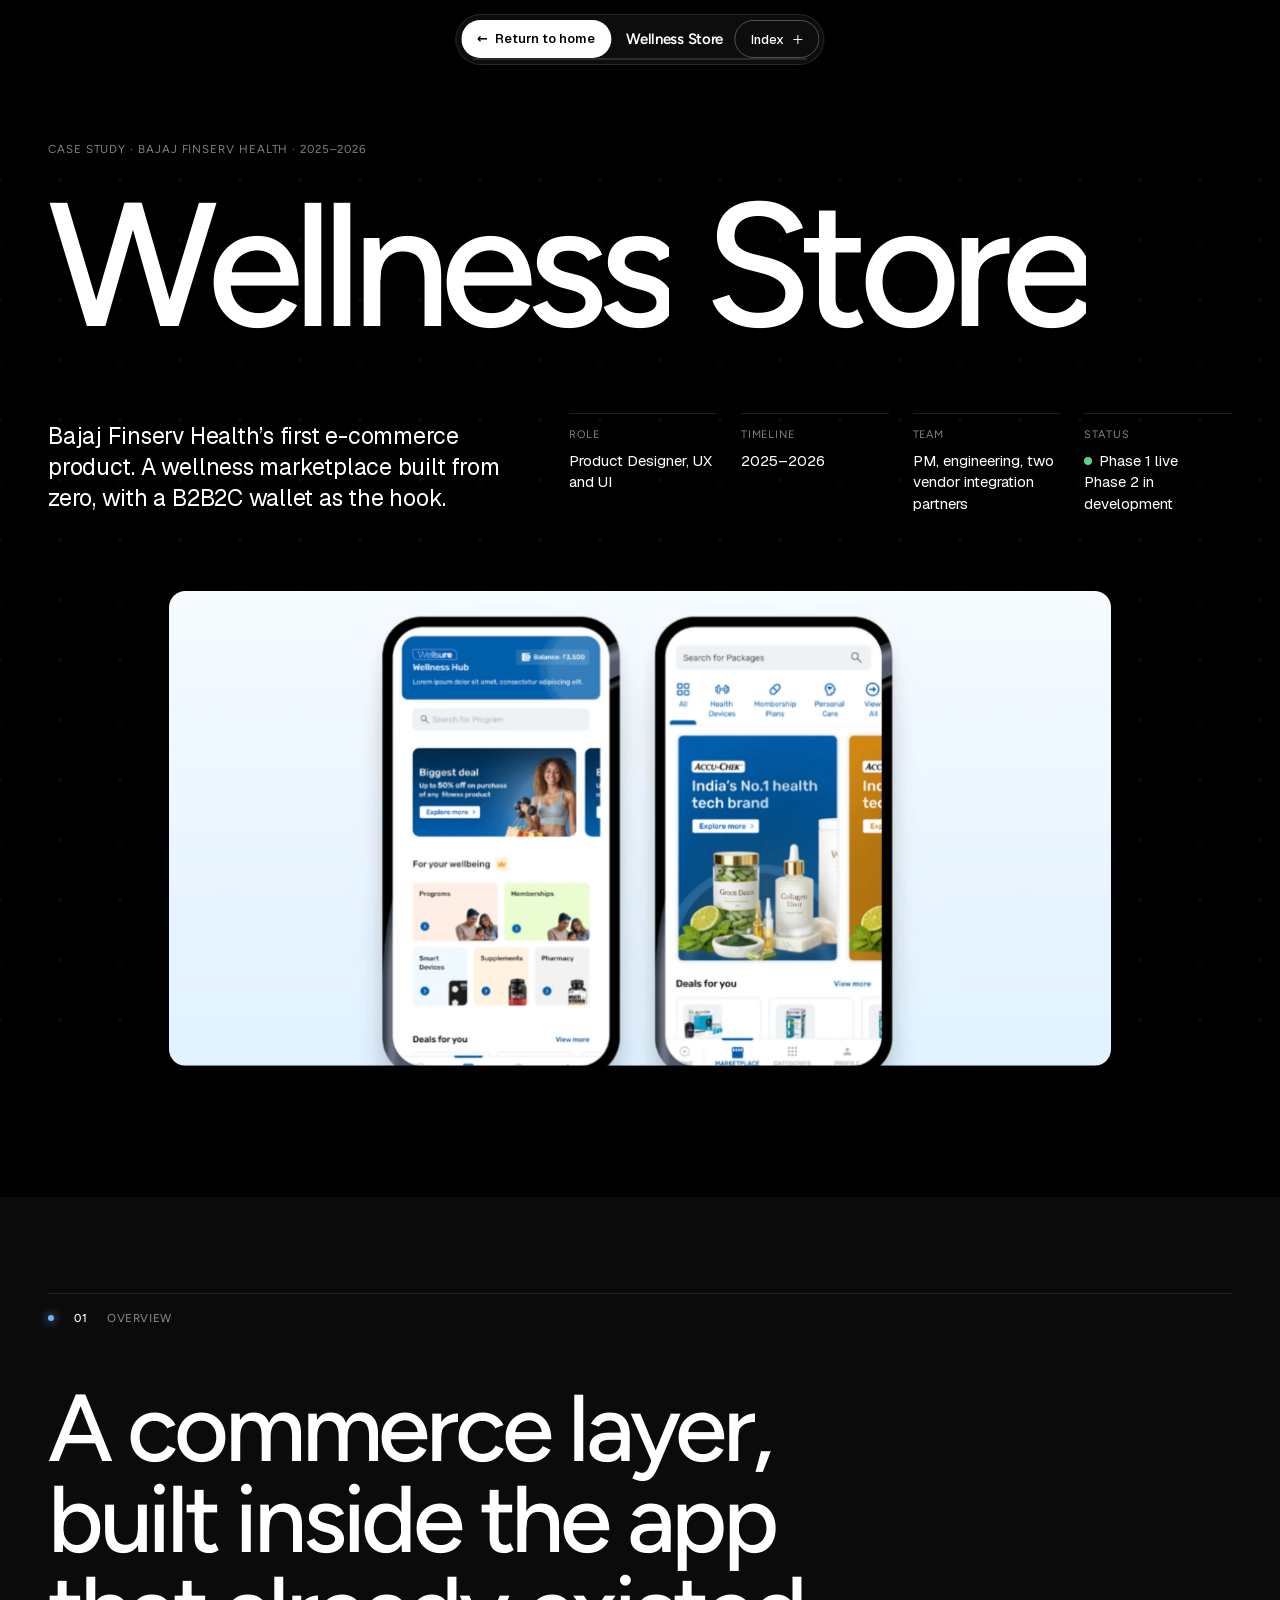
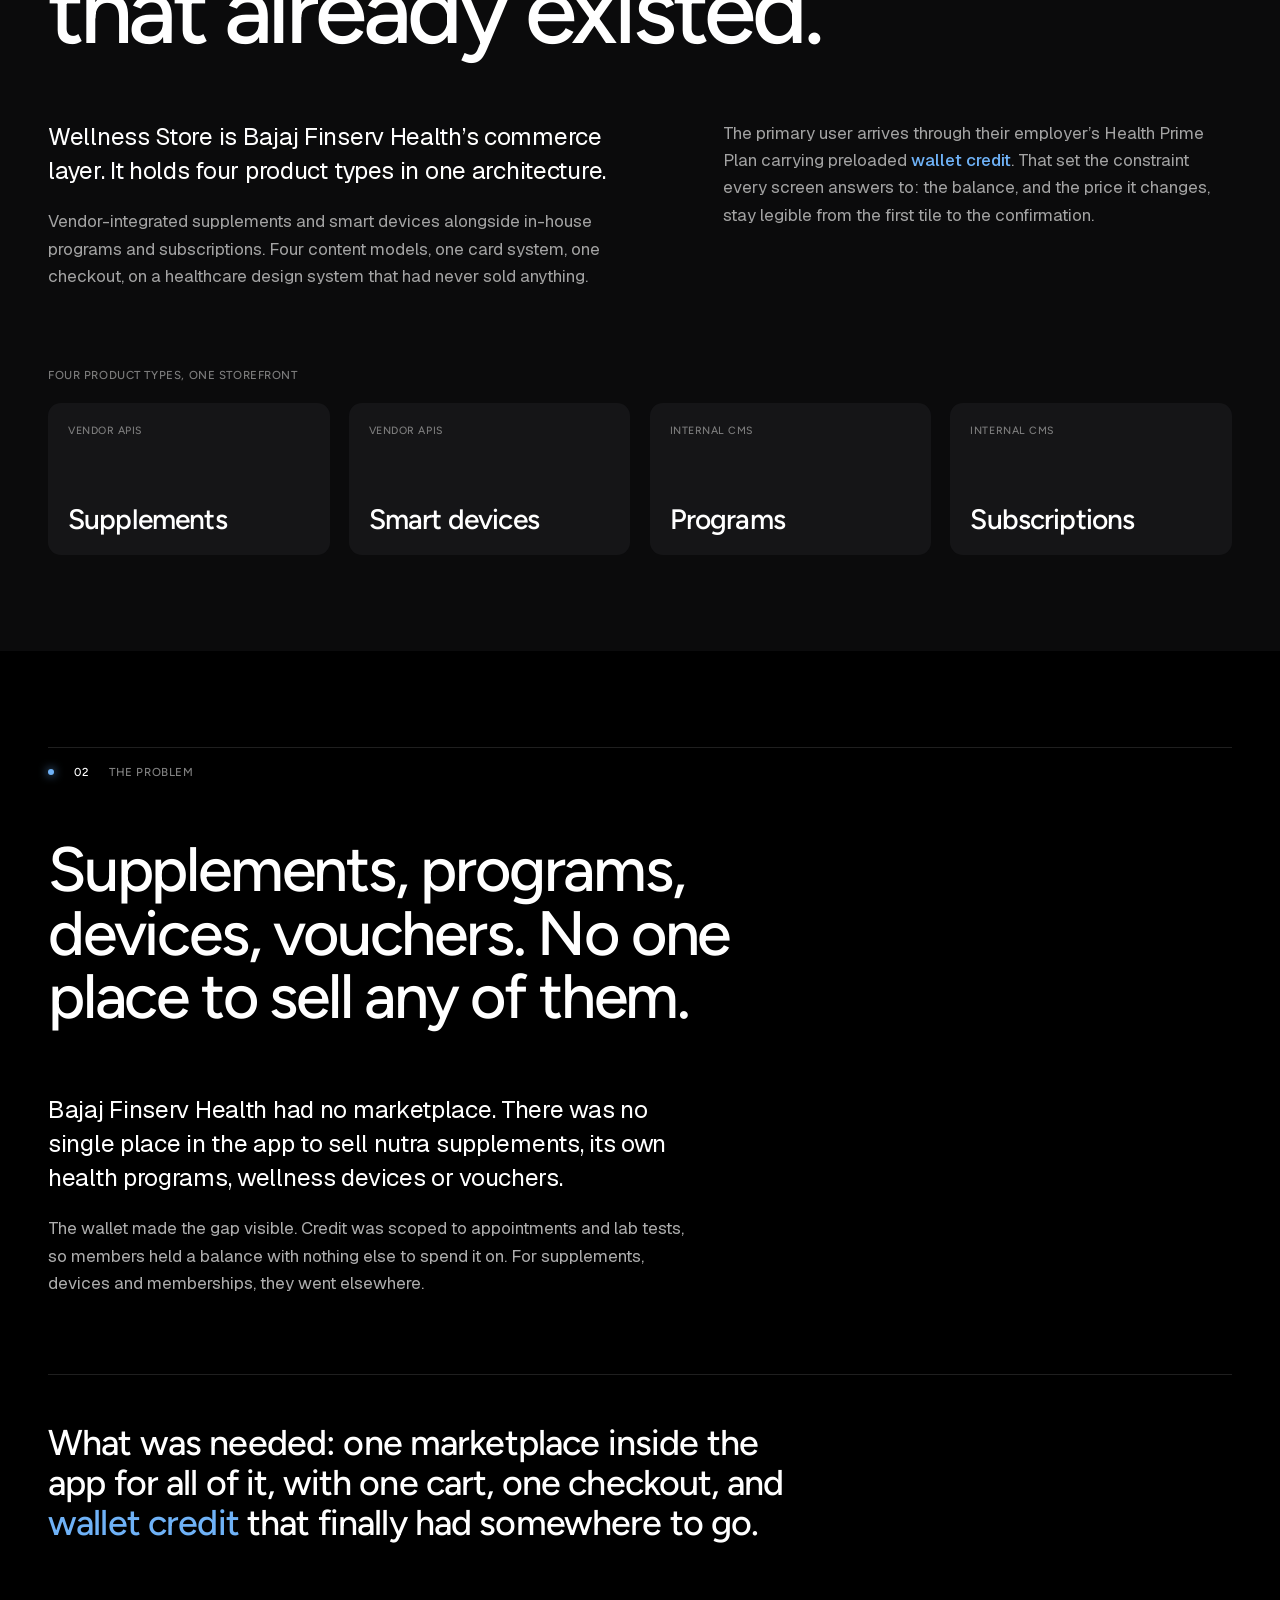
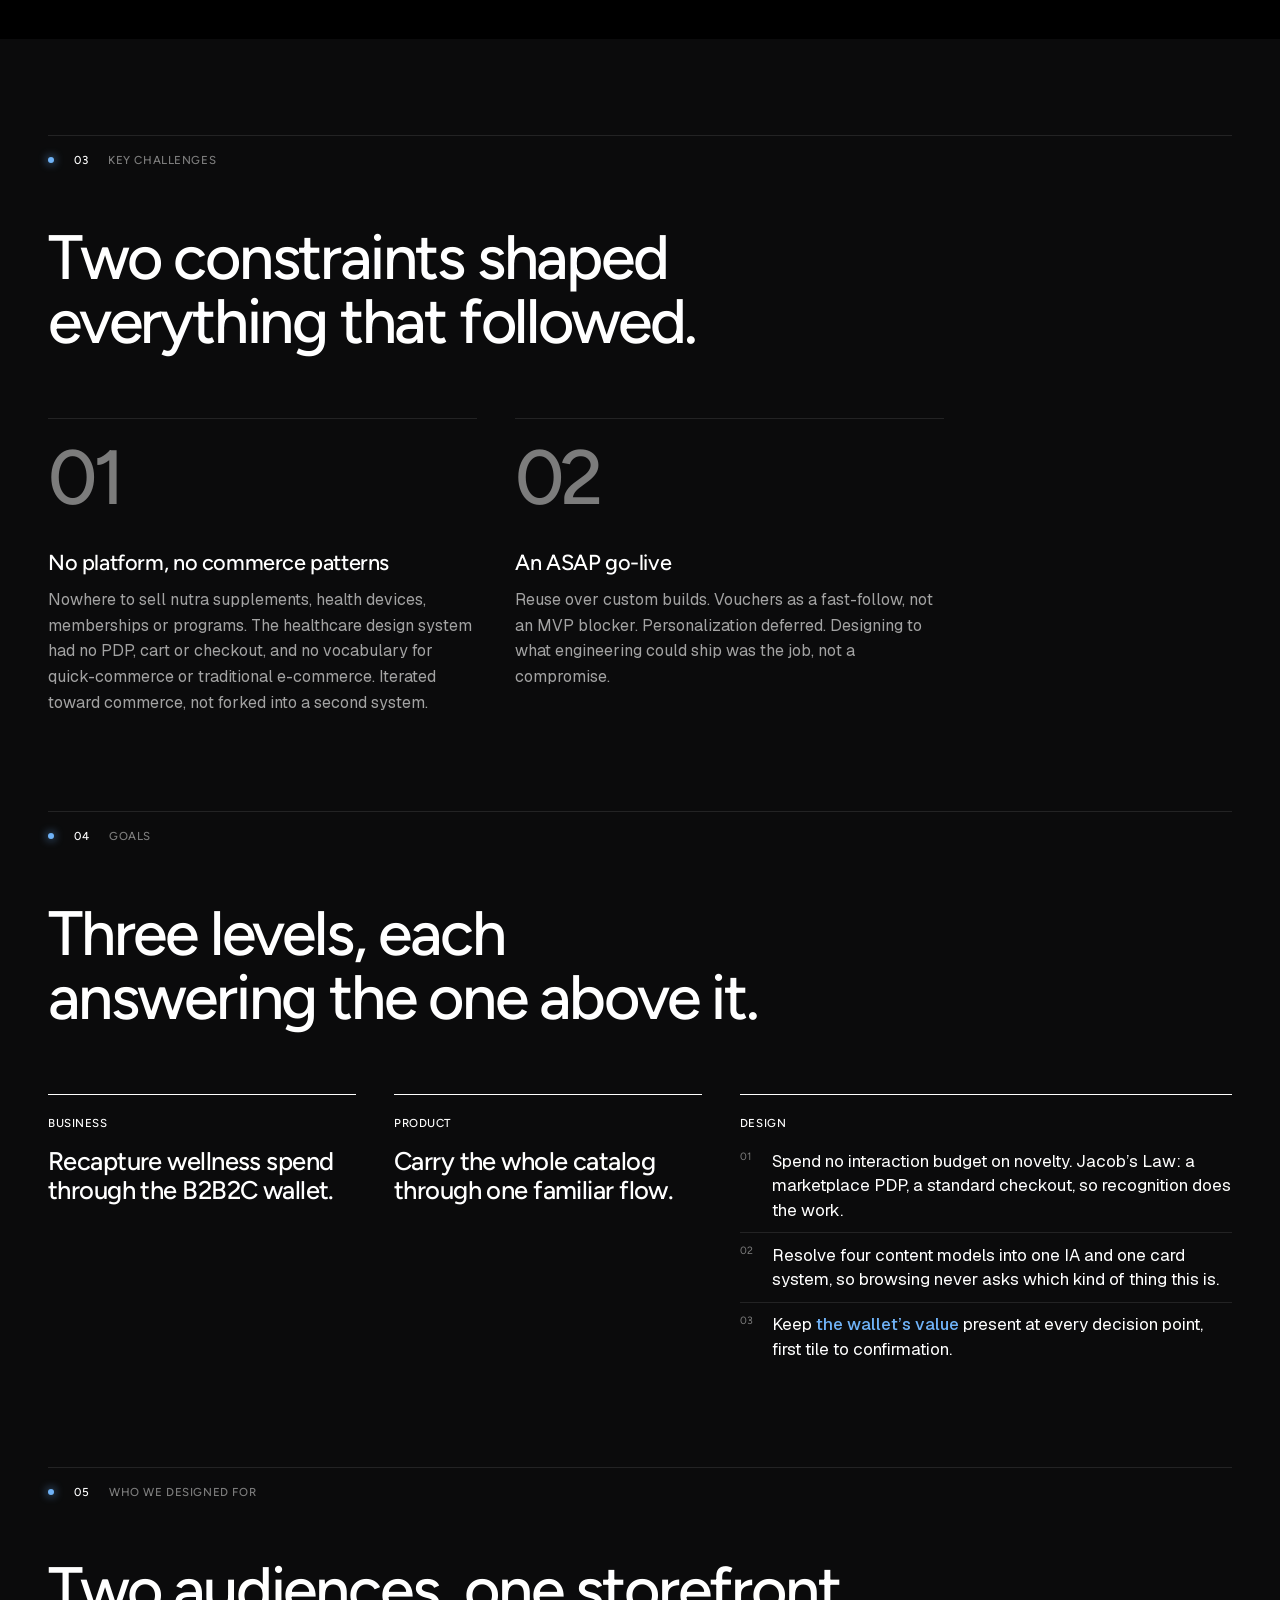
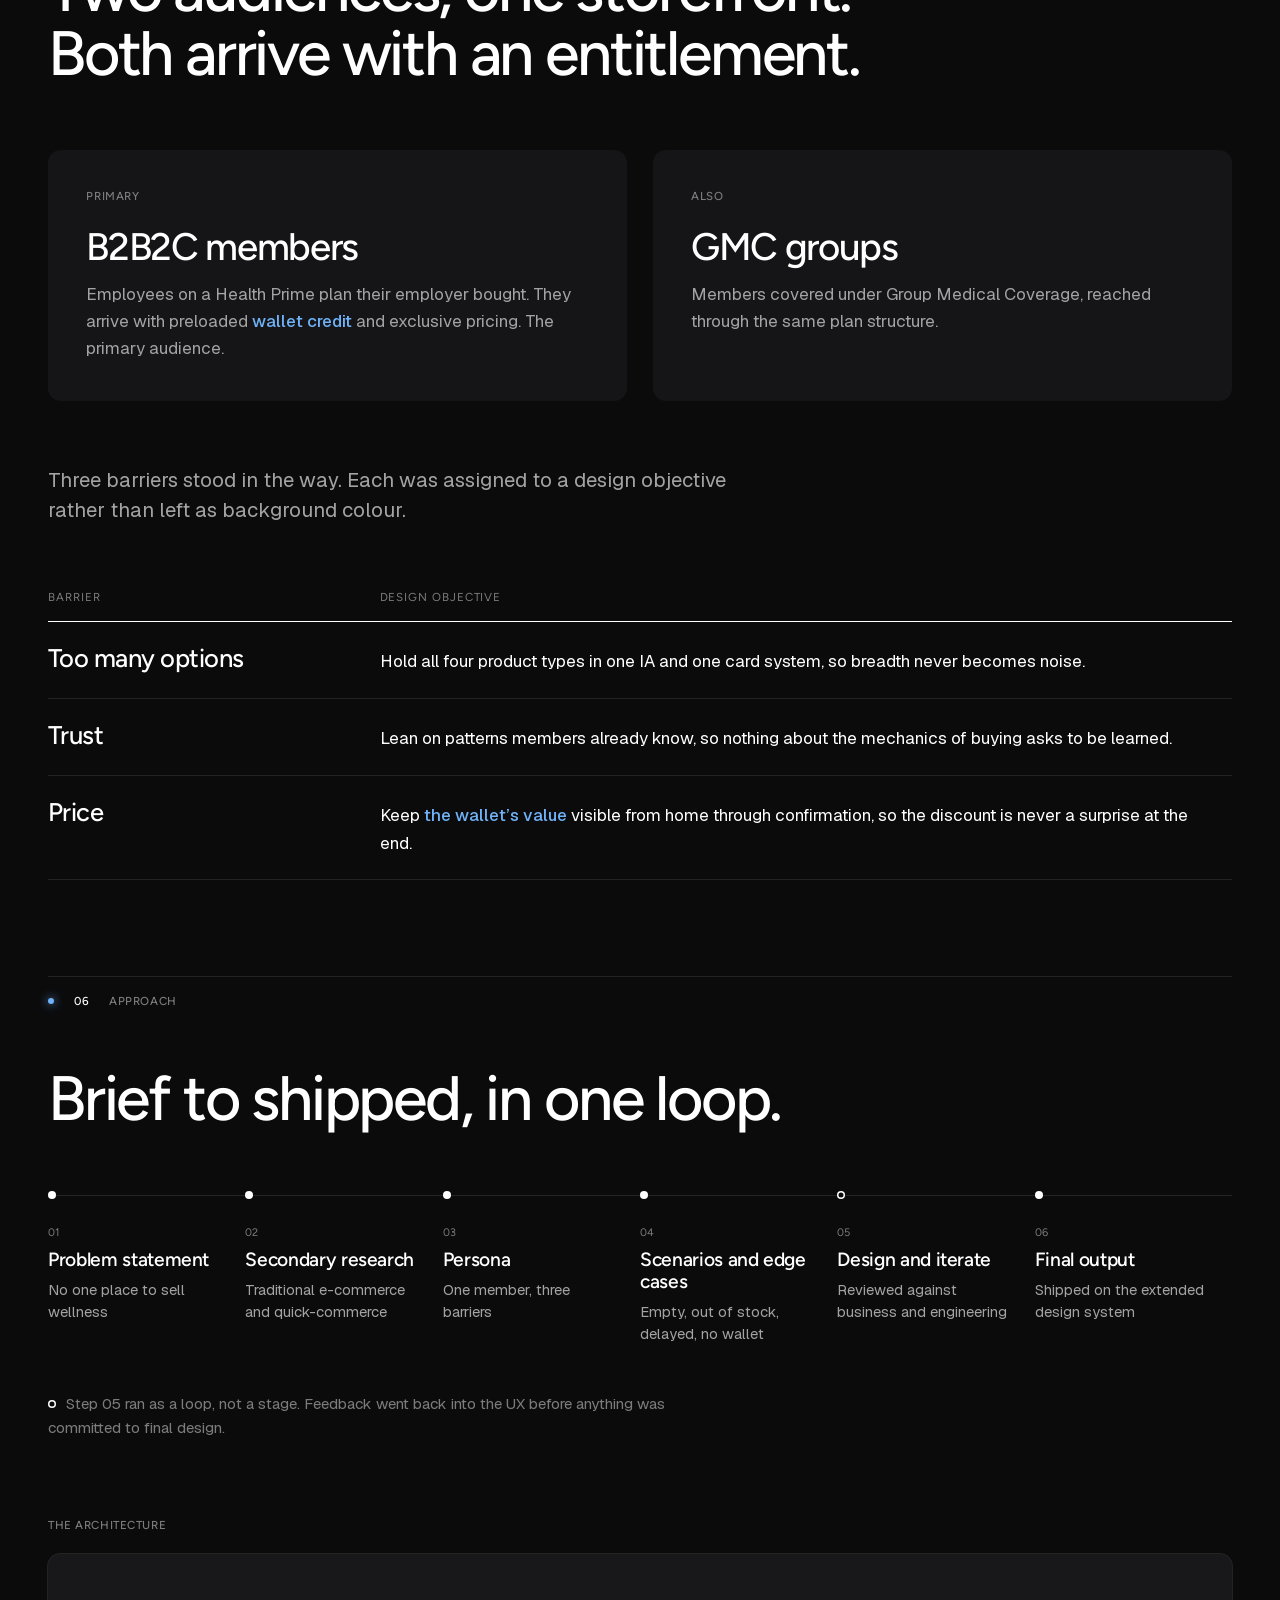
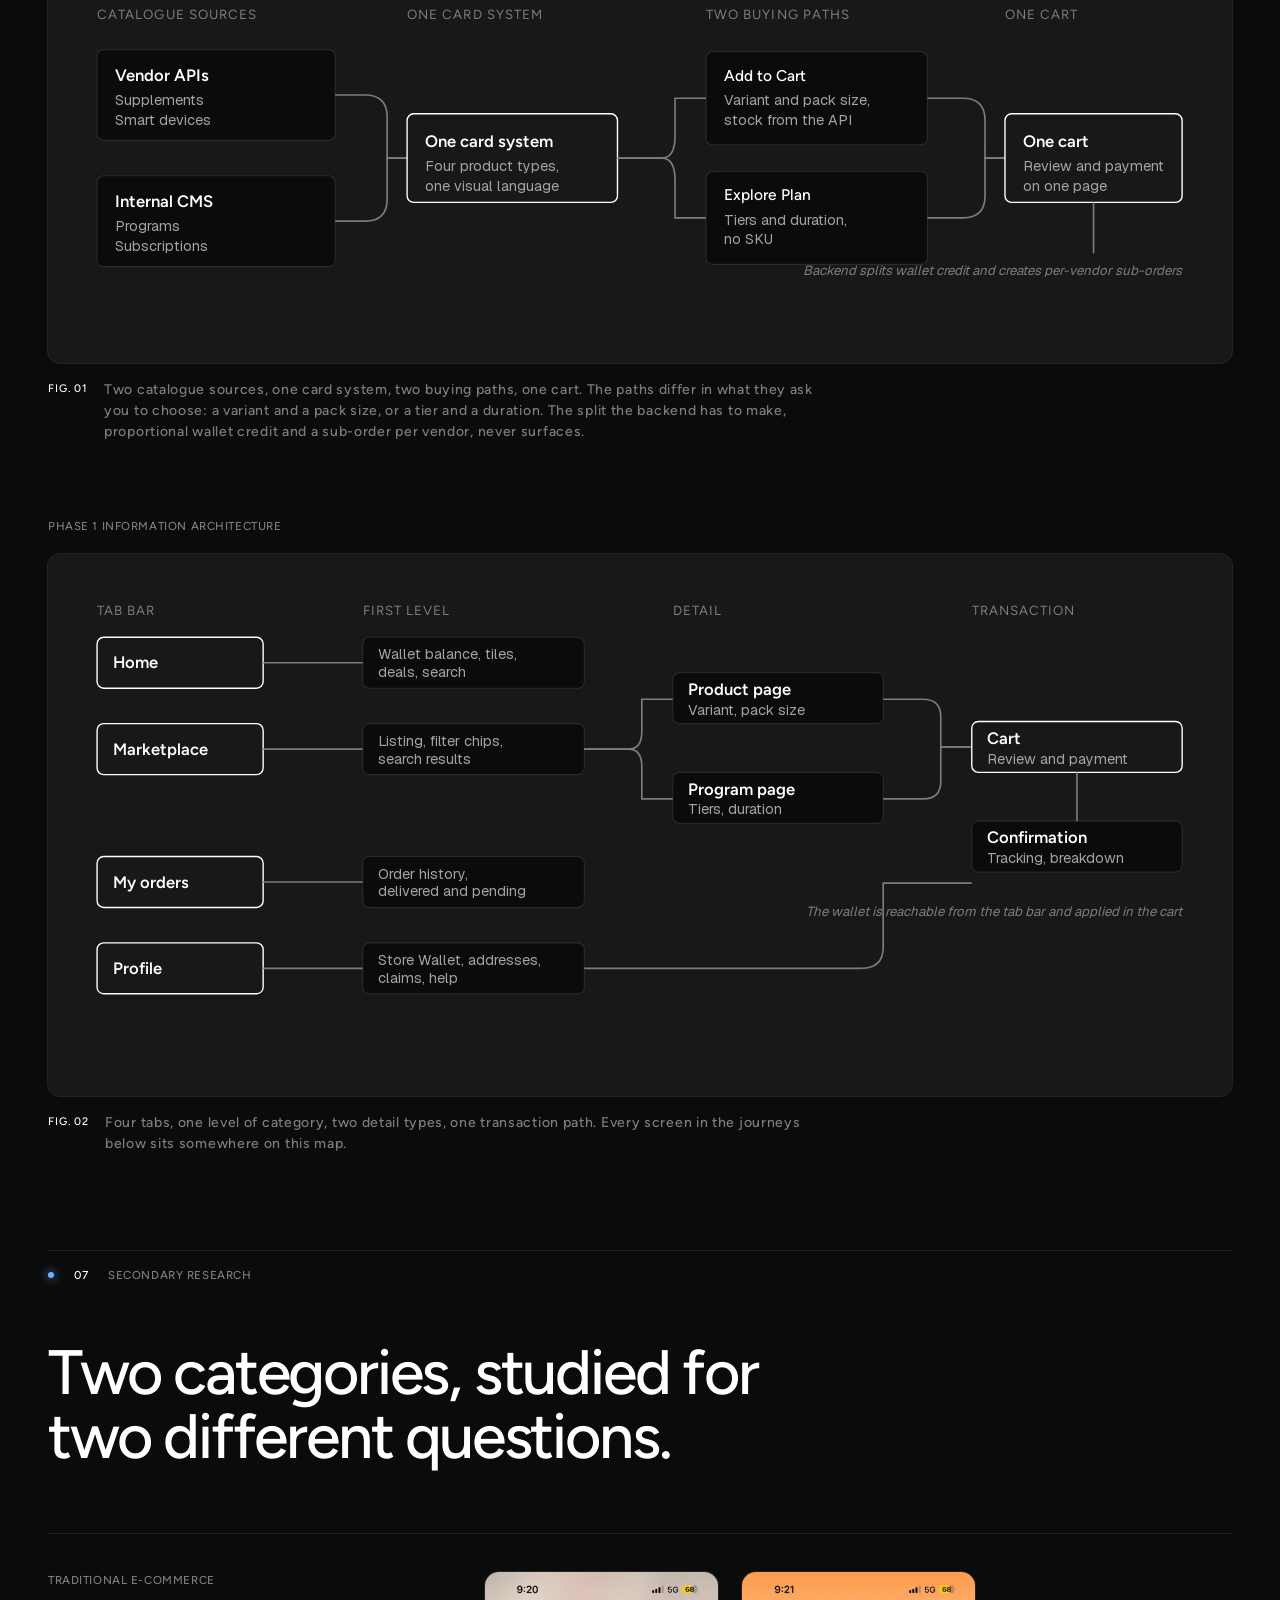
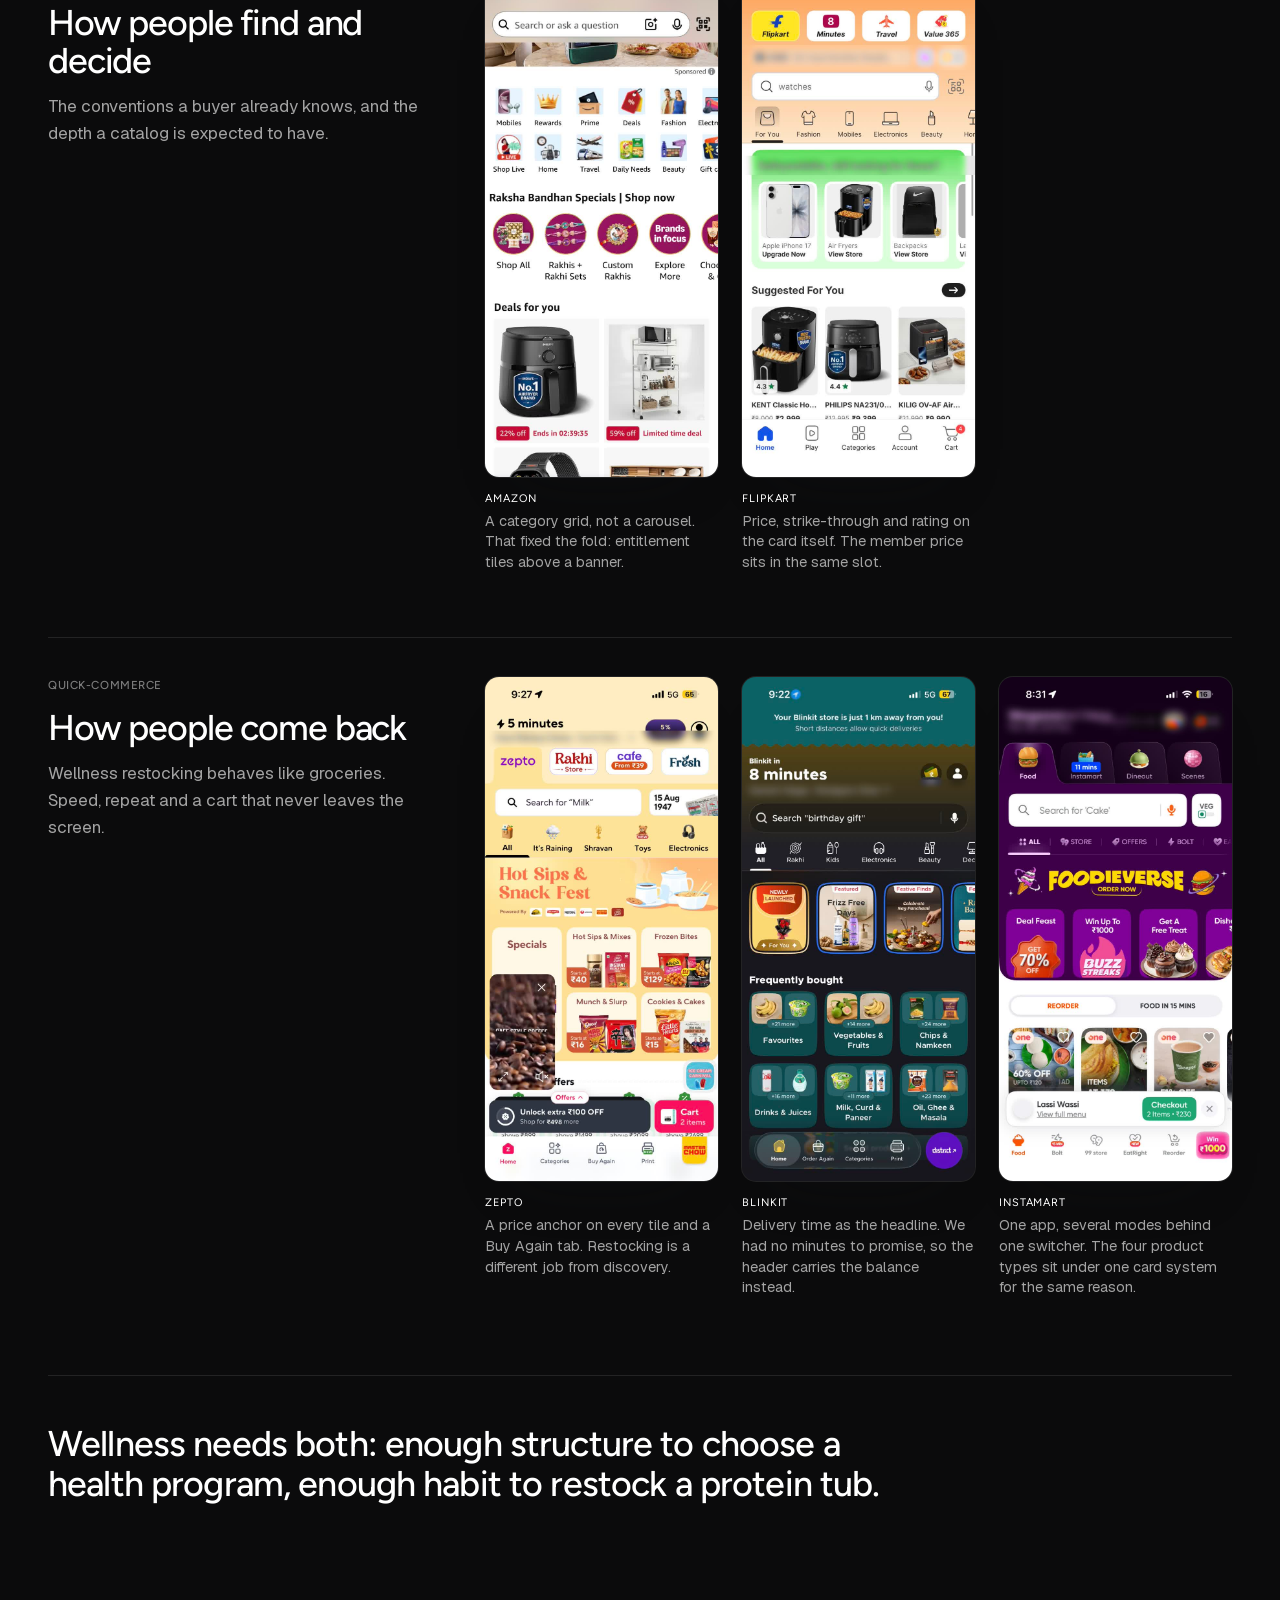
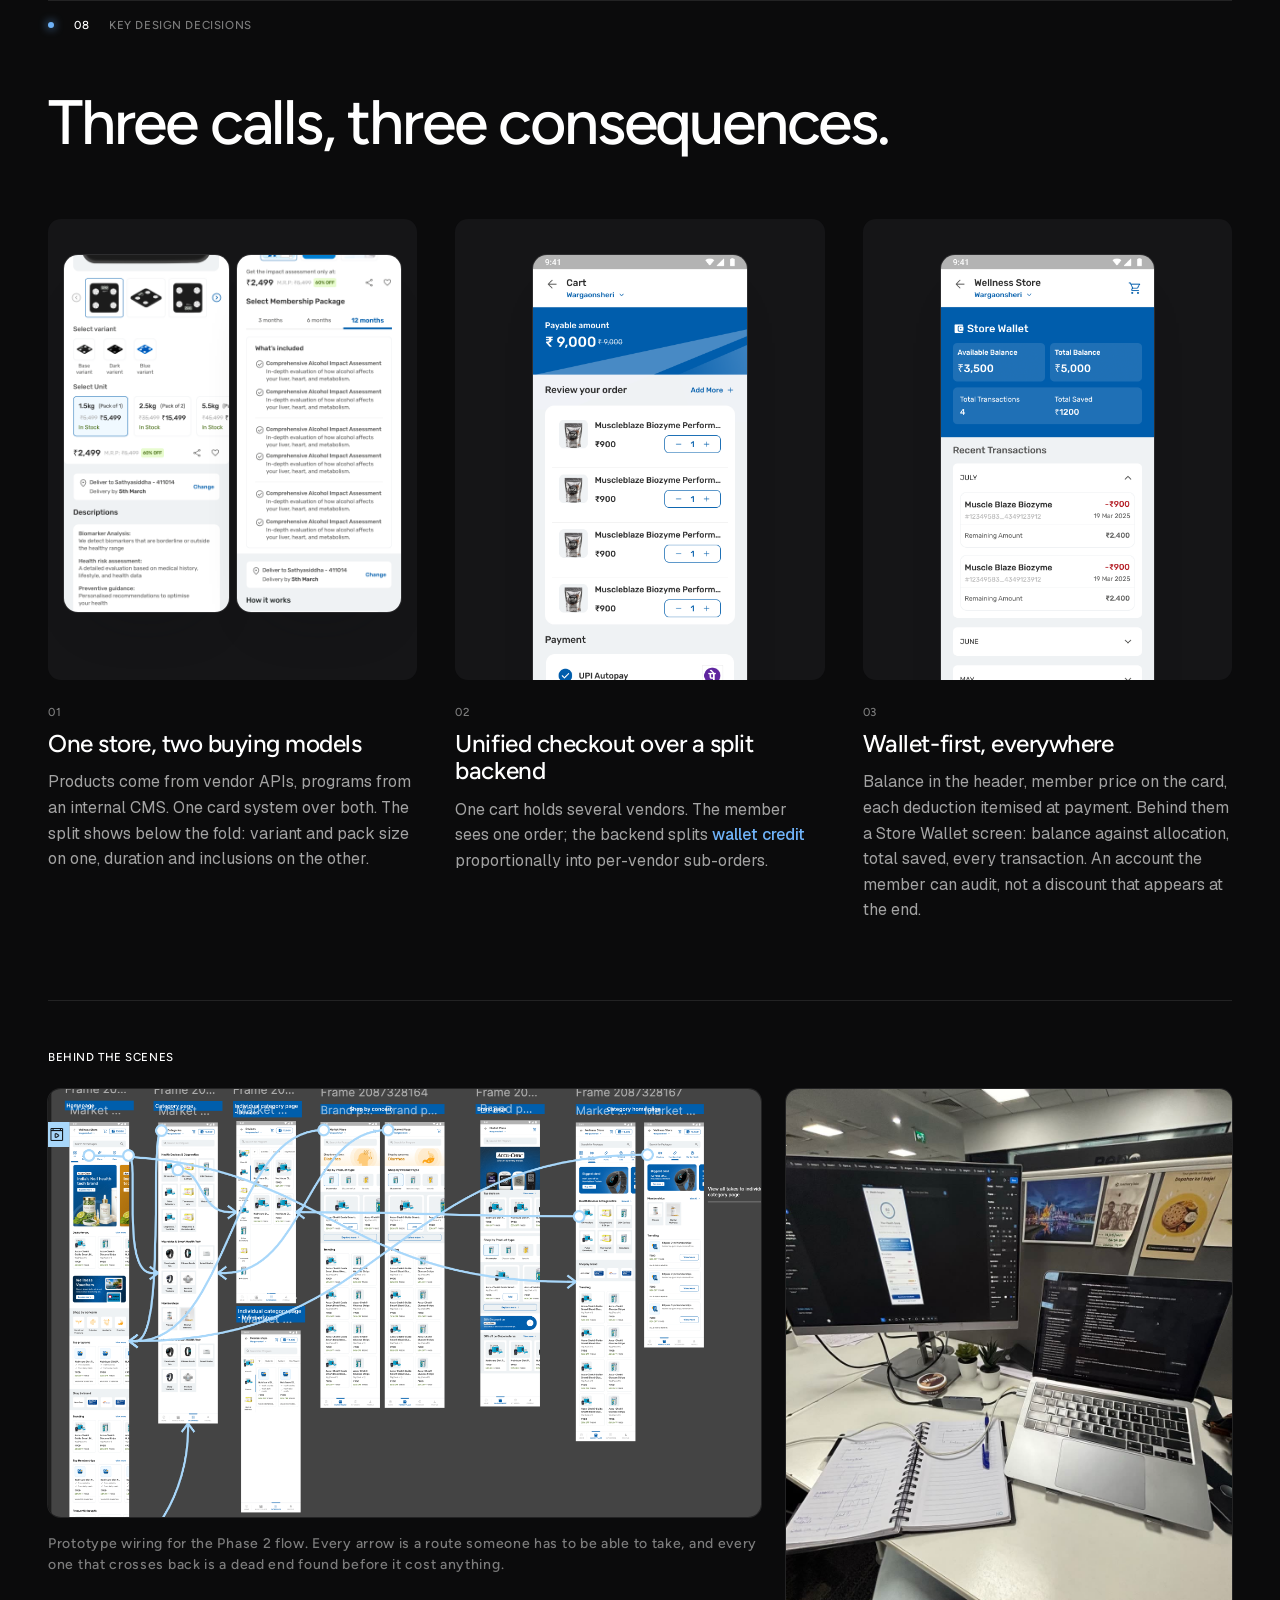
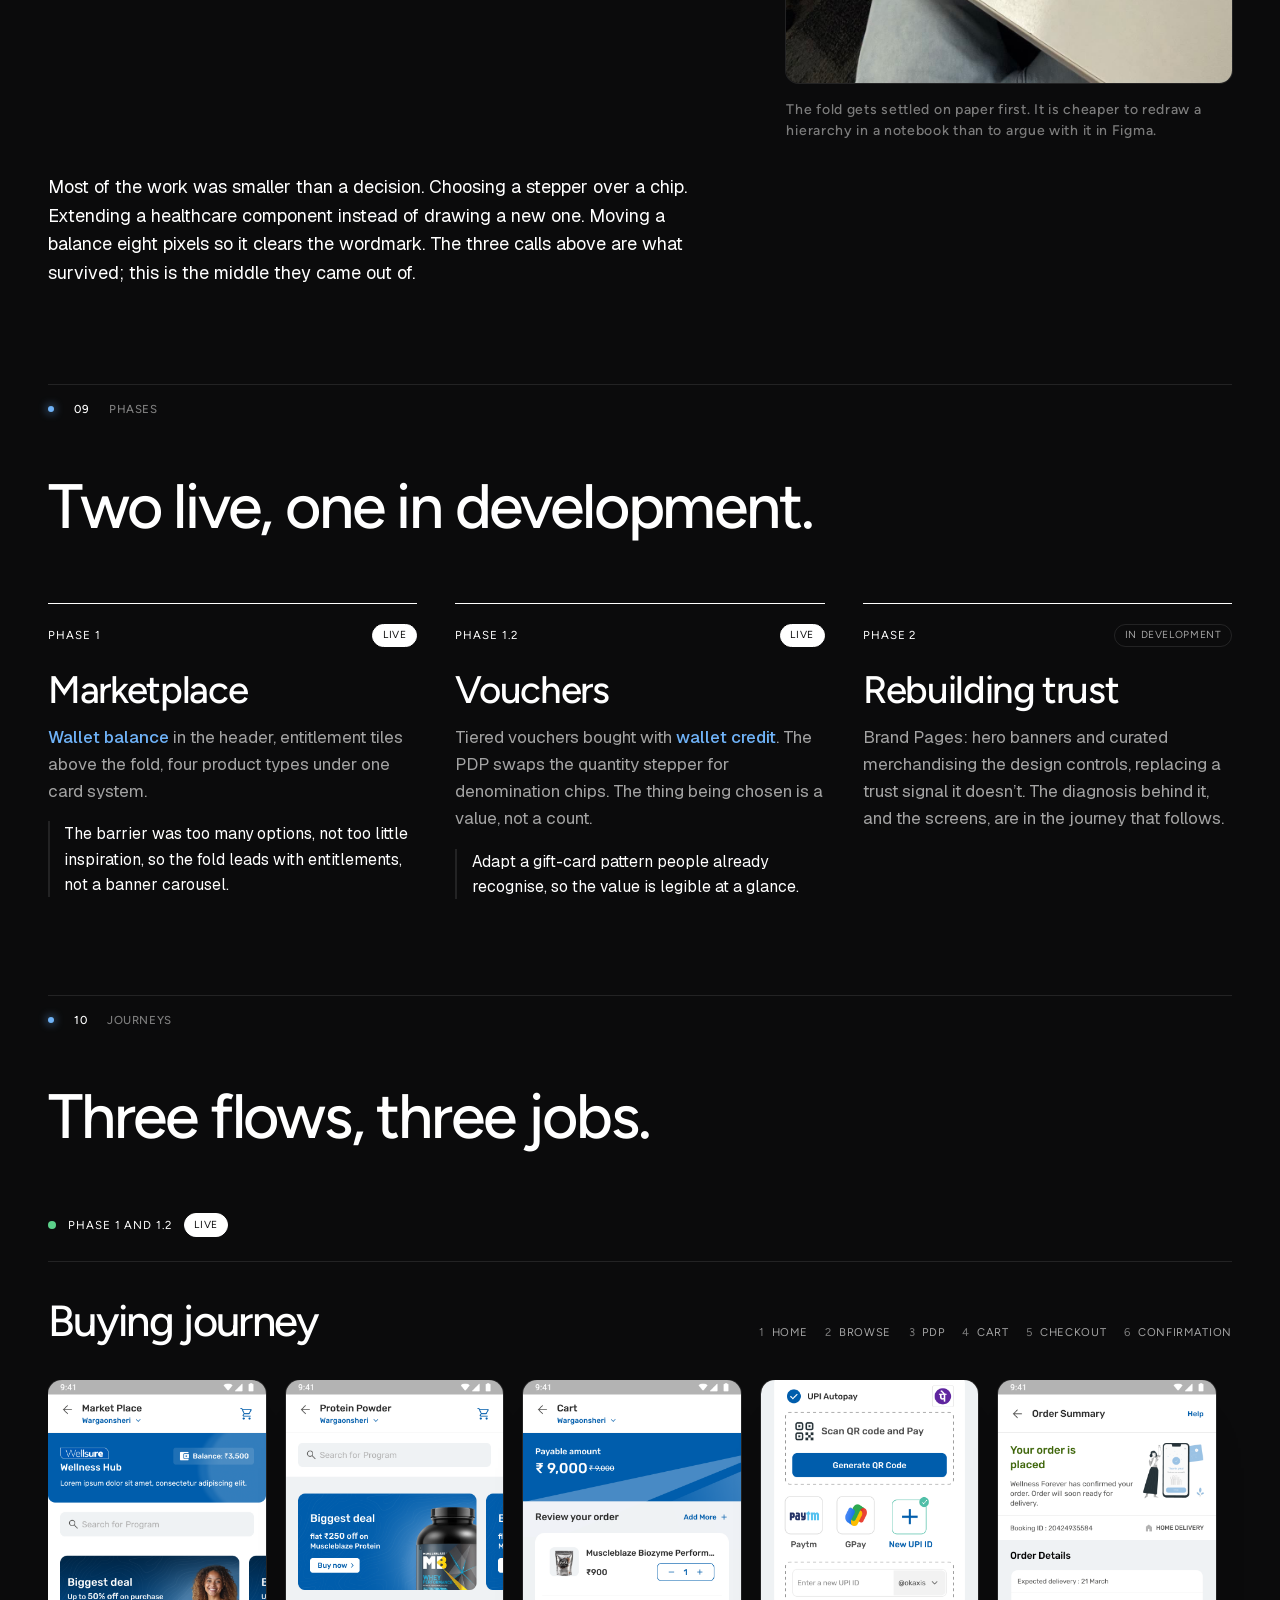
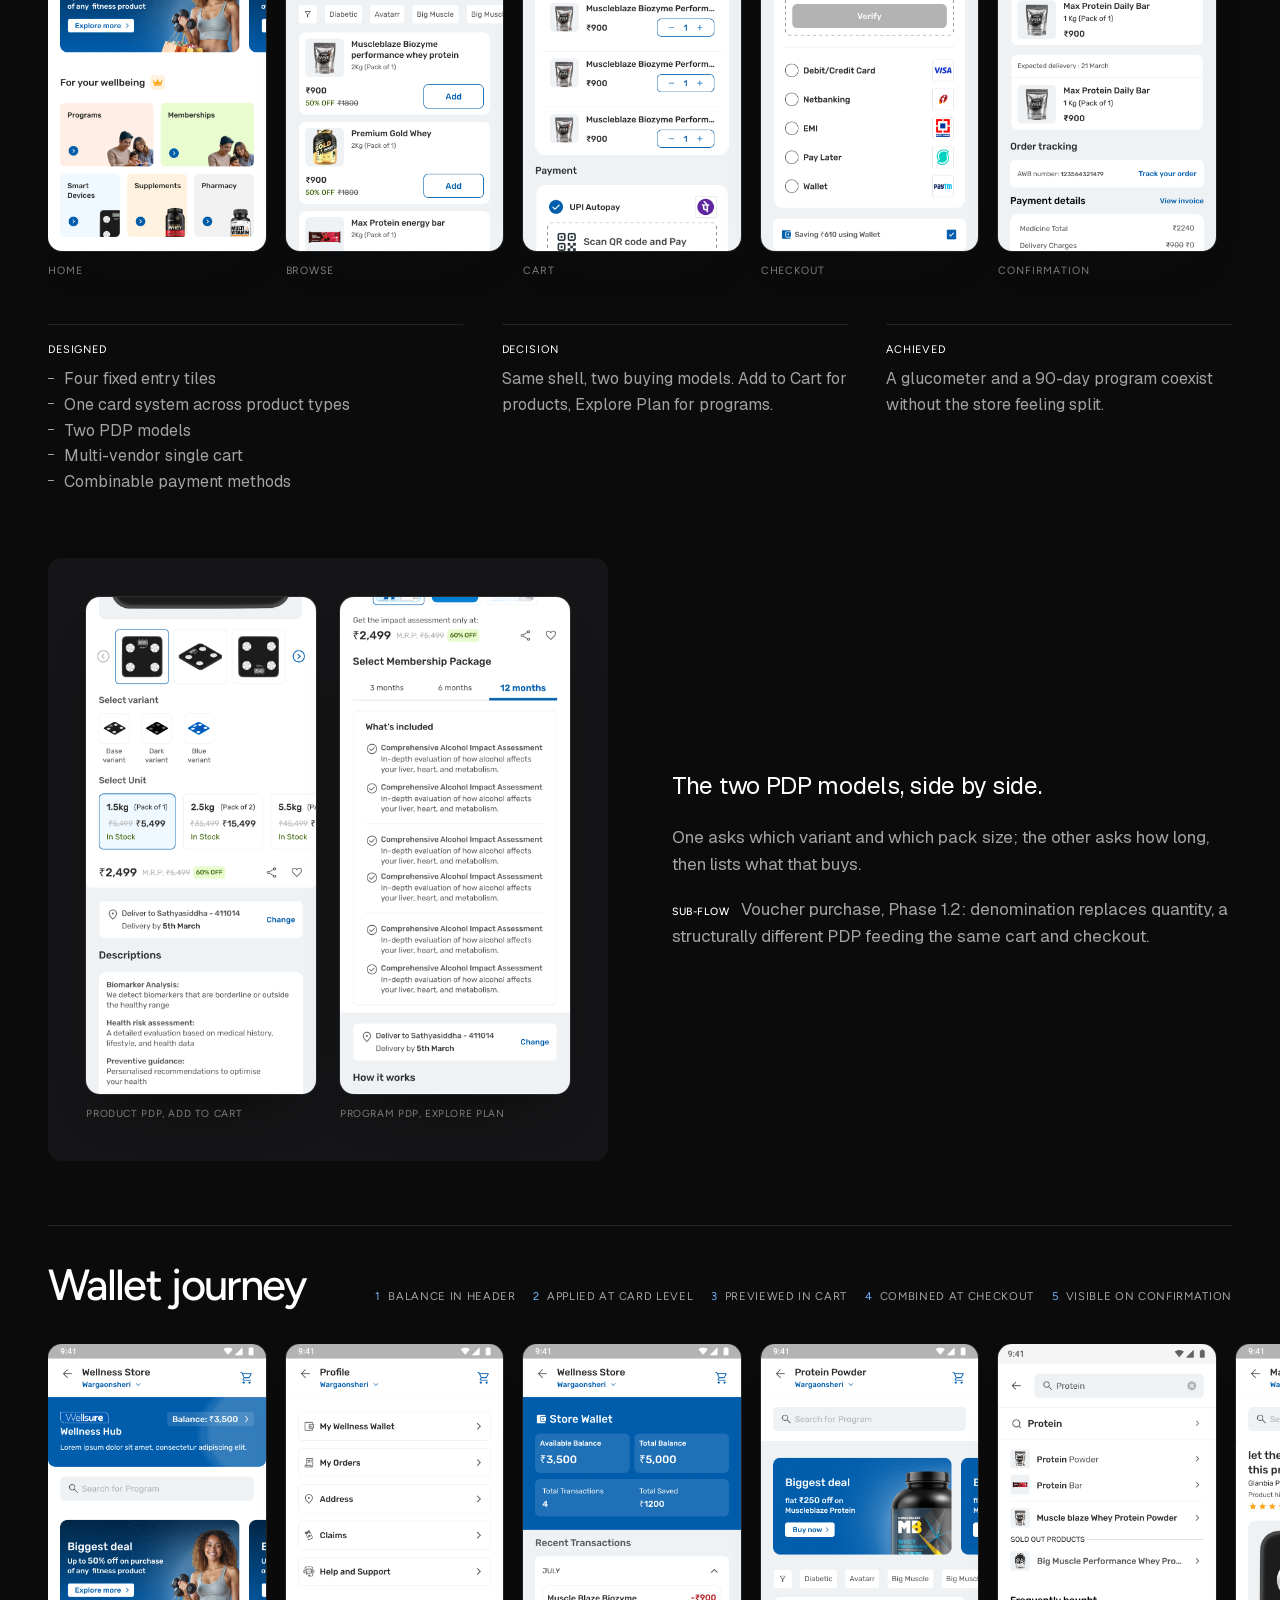
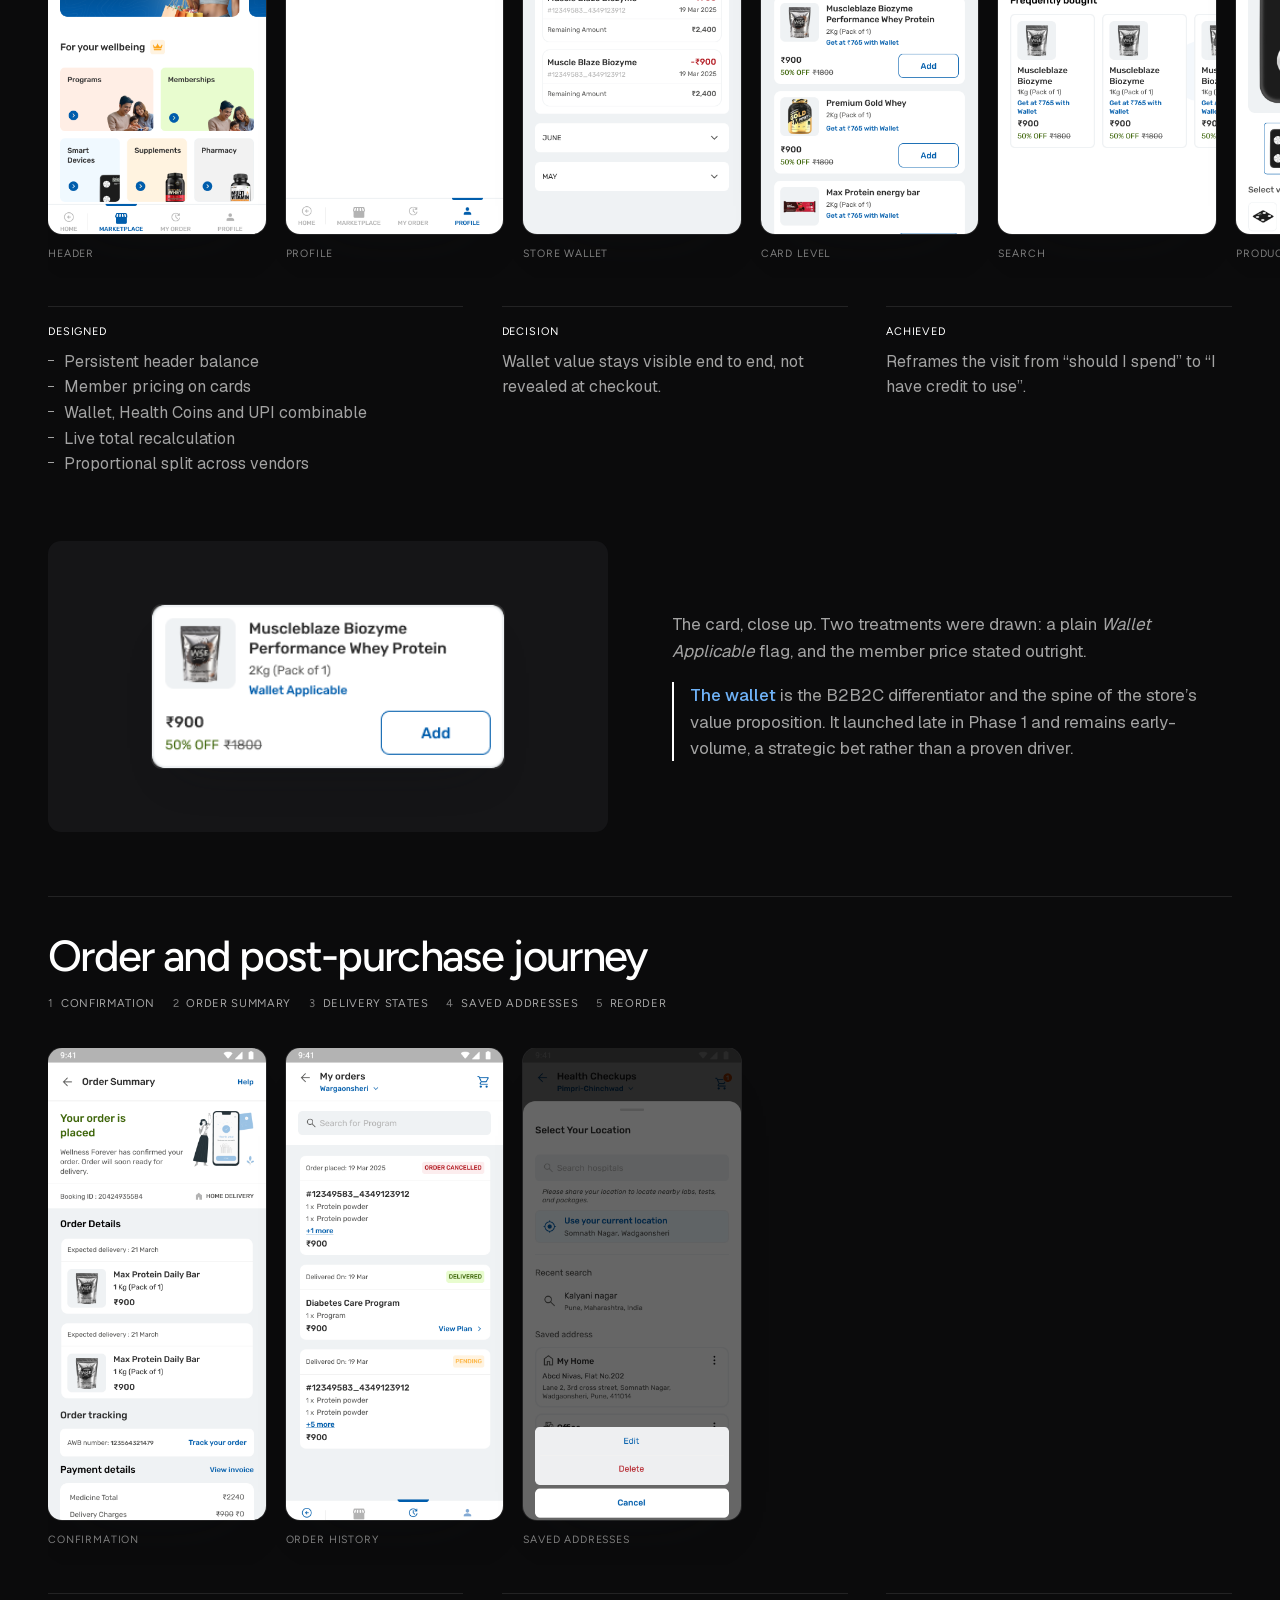
==== preview/index.html @ 04548fd0 "Preview: shared dark theme Same black system as the WorkPerks case study (theme.css, identical acros" ====
<!doctype html>
<html lang="en" data-theme="dark" data-project="wellness">
<head>
<meta charset="utf-8">
<meta name="robots" content="noindex">
<meta name="viewport" content="width=device-width, initial-scale=1">
<meta name="color-scheme" content="light">
<meta name="theme-color" content="#0B0E14">
<link rel="icon" href="data:image/svg+xml,%3Csvg xmlns='http://www.w3.org/2000/svg' viewBox='0 0 32 32'%3E%3Crect width='32' height='32' rx='7' fill='%230B0E14'/%3E%3Ccircle cx='16' cy='16' r='6' fill='%230A62C2'/%3E%3C/svg%3E">
<title>Wellness Store, Bajaj Finserv Health</title>
<meta name="description" content="Case study. Bajaj Finserv Health's first e-commerce product: a wellness marketplace built from zero, with a B2B2C wallet as the hook.">
<link rel="preload" href="public/fonts/figtree-var.woff2" as="font" type="font/woff2" crossorigin>
<link rel="preload" href="public/fonts/Geist-var-latin.woff2" as="font" type="font/woff2" crossorigin>
<link rel="preload" href="public/cover/wellness-store-hero.webp" as="image" fetchpriority="high">
<link rel="stylesheet" href="fonts.css">
<link rel="stylesheet" href="styles.css">
<link rel="stylesheet" href="theme.css">
</head>
<body>

<a class="skip" href="#overview">Skip to the case study</a>

<header class="topbar" data-tone="dark">
  <a class="tb-home" href="https://uxsiddha.github.io/home"><span aria-hidden="true">&larr;</span> Return to home</a>
  <a class="tb-mark" href="#top">Wellness Store</a>

  <nav class="rail" aria-label="Sections">
    <ol>
      <li><a href="#overview"><span class="r-num">01</span><span class="r-name">Overview</span></a></li>
      <li><a href="#problem"><span class="r-num">02</span><span class="r-name">The problem</span></a></li>
      <li><a href="#challenges"><span class="r-num">03</span><span class="r-name">Challenges</span></a></li>
      <li><a href="#goals"><span class="r-num">04</span><span class="r-name">Goals</span></a></li>
      <li><a href="#persona"><span class="r-num">05</span><span class="r-name">Audience</span></a></li>
      <li><a href="#approach"><span class="r-num">06</span><span class="r-name">Approach</span></a></li>
      <li><a href="#research"><span class="r-num">07</span><span class="r-name">Research</span></a></li>
      <li><a href="#decisions"><span class="r-num">08</span><span class="r-name">Decisions</span></a></li>
      <li><a href="#phases"><span class="r-num">09</span><span class="r-name">Phases</span></a></li>
      <li><a href="#journeys"><span class="r-num">10</span><span class="r-name">Journeys</span></a></li>
      <li><a href="#results"><span class="r-num">11</span><span class="r-name">Results</span></a></li>
      <li><a href="#phase2"><span class="r-num">12</span><span class="r-name">Phase 2</span></a></li>
      <li><a href="#learnings"><span class="r-num">13</span><span class="r-name">Key learnings</span></a></li>
      <li><a href="#next"><span class="r-num">14</span><span class="r-name">Next steps</span></a></li>
    </ol>
  </nav>
  <button class="tb-index" type="button" aria-expanded="false" aria-controls="index-panel">
    <span class="tb-num" aria-hidden="true"></span>
    <span class="tb-name">Index</span>
    <span class="tb-plus" aria-hidden="true"></span>
  </button>
  <span class="tb-progress" aria-hidden="true"><span></span></span>
</header>

<nav class="index-panel" id="index-panel" aria-label="Sections" hidden>
  <ol>
    <li><a href="#overview"><span>01</span>Overview</a></li>
    <li><a href="#problem"><span>02</span>The problem</a></li>
    <li><a href="#challenges"><span>03</span>Key challenges</a></li>
    <li><a href="#goals"><span>04</span>Goals</a></li>
    <li><a href="#persona"><span>05</span>Who we designed for</a></li>
    <li><a href="#approach"><span>06</span>Approach</a></li>
    <li><a href="#research"><span>07</span>Secondary research</a></li>
    <li><a href="#decisions"><span>08</span>Key design decisions</a></li>
    <li><a href="#phases"><span>09</span>Phases</a></li>
    <li><a href="#journeys"><span>10</span>Journeys</a></li>
    <li><a href="#results"><span>11</span>Results</a></li>
    <li><a href="#phase2"><span>12</span>Phase 2</a></li>
    <li><a href="#learnings"><span>13</span>Key learnings</a></li>
    <li><a href="#next"><span>14</span>Next steps</a></li>
  </ol>
</nav>



<!-- ================================================================ HERO -->
<section class="hero dark" id="top" aria-label="Introduction">
  <div class="wrap hero-head">
    <p class="kicker">Case study &middot; Bajaj Finserv Health &middot; 2025&ndash;2026</p>

    <h1 class="hero-title" aria-label="Wellness Store">
      <span class="word" aria-hidden="true"><span class="ch" style="--i:0">W</span><span class="ch" style="--i:1">e</span><span class="ch" style="--i:2">l</span><span class="ch" style="--i:3">l</span><span class="ch" style="--i:4">n</span><span class="ch" style="--i:5">e</span><span class="ch" style="--i:6">s</span><span class="ch" style="--i:7">s</span></span>
      <span class="word" aria-hidden="true"><span class="ch" style="--i:9">S</span><span class="ch" style="--i:10">t</span><span class="ch" style="--i:11">o</span><span class="ch" style="--i:12">r</span><span class="ch" style="--i:13">e</span></span>
    </h1>

    <div class="hero-foot">
      <p class="hero-line">Bajaj Finserv Health&rsquo;s first e-commerce product. A wellness marketplace built from zero, with a B2B2C wallet as the hook.</p>
      <dl class="meta">
        <div><dt>Role</dt><dd>Product Designer, UX and UI</dd></div>
        <div><dt>Timeline</dt><dd>2025&ndash;2026</dd></div>
        <div><dt>Team</dt><dd>PM, engineering, two vendor integration partners</dd></div>
        <div><dt>Status</dt><dd><span class="live-dot" aria-hidden="true"></span>Phase 1 live<br>Phase 2 in development</dd></div>
      </dl>
    </div>
  </div>

  <figure class="hero-visual">
    <div class="hv-scale">
      <img class="hv-card" src="public/cover/wellness-store-hero.webp" width="1908" height="962"
           alt="Two phone mockups: the Phase 1 home with its wallet balance and entitlement tiles, and the Phase 2 home with category tabs and a brand banner."
           fetchpriority="high" decoding="async">
    </div>
  </figure>
</section>


<main>

<!-- ============================================================ OVERVIEW -->
<section id="overview" data-title="Overview">
  <div class="wrap">
    <p class="sec-idx" data-reveal><span>01</span>Overview</p>
    <h2 class="sec-title xl" data-reveal>A commerce layer, built inside the app that already existed.</h2>

    <div class="split" data-reveal>
      <div class="prose">
        <p class="lead">
          Wellness Store is Bajaj Finserv Health&rsquo;s commerce layer. It holds four
          product types in one architecture.
        </p>
        <p>
          Vendor-integrated supplements and smart devices alongside in-house programs and
          subscriptions. Four content models, one card system, one checkout, on a
          healthcare design system that had never sold anything.
        </p>
      </div>
      <div class="prose">
        <p>
          The primary user arrives through their employer&rsquo;s Health Prime Plan carrying
          preloaded <span class="wallet">wallet credit</span>. That set the constraint every
          screen answers to: the balance, and the price it changes, stay legible from the
          first tile to the confirmation.
        </p>
      </div>
    </div>

    <div class="types" data-reveal>
      <p class="label">Four product types, one storefront</p>
      <ul>
        <li><span class="t-src">Vendor APIs</span><span class="t-name">Supplements</span></li>
        <li><span class="t-src">Vendor APIs</span><span class="t-name">Smart devices</span></li>
        <li><span class="t-src">Internal CMS</span><span class="t-name">Programs</span></li>
        <li><span class="t-src">Internal CMS</span><span class="t-name">Subscriptions</span></li>
      </ul>
    </div>
  </div>
</section>


<!-- ========================================================== THE PROBLEM -->
<section class="dark has-kgrid" id="problem" data-title="The problem">
  <canvas class="kgrid" aria-hidden="true"></canvas>
  <div class="wrap">
    <p class="sec-idx" data-reveal><span>02</span>The problem</p>
    <h2 class="sec-title" data-reveal>Supplements, programs, devices, vouchers. No one place to sell any of them.</h2>

    <div class="prose" data-reveal>
      <p class="lead">
        Bajaj Finserv Health had no marketplace. There was no single place in the app to
        sell nutra supplements, its own health programs, wellness devices or vouchers.
      </p>
      <p>
        The wallet made the gap visible. Credit was scoped to appointments and lab tests,
        so members held a balance with nothing else to spend it on. For supplements,
        devices and memberships, they went elsewhere.
      </p>
    </div>

    <div class="split closing" data-reveal>
      <p class="pull">What was needed: one marketplace inside the app for all of it, with one cart, one checkout, and <span class="wallet">wallet credit</span> that finally had somewhere to go.</p>
    </div>
  </div>
</section>


<!-- ====================================================== KEY CHALLENGES -->
<section id="challenges" data-title="Key challenges">
  <div class="wrap">
    <p class="sec-idx" data-reveal><span>03</span>Key challenges</p>
    <h2 class="sec-title" data-reveal>Two constraints shaped everything that followed.</h2>

    <ol class="blocks two" data-reveal>
      <li>
        <p class="b-num">01</p>
        <h3>No platform, no commerce patterns</h3>
        <p>Nowhere to sell nutra supplements, health devices, memberships or programs. The healthcare design system had no PDP, cart or checkout, and no vocabulary for quick-commerce or traditional e-commerce. Iterated toward commerce, not forked into a second system.</p>
      </li>
      <li>
        <p class="b-num">02</p>
        <h3>An ASAP go-live</h3>
        <p>Reuse over custom builds. Vouchers as a fast-follow, not an MVP blocker. Personalization deferred. Designing to what engineering could ship was the job, not a compromise.</p>
      </li>
    </ol>
  </div>
</section>


<!-- =============================================================== GOALS -->
<section id="goals" data-title="Goals">
  <div class="wrap">
    <p class="sec-idx" data-reveal><span>04</span>Goals</p>
    <h2 class="sec-title" data-reveal>Three levels, each answering the one above it.</h2>

    <ol class="levels" data-reveal>
      <li>
        <p class="label">Business</p>
        <p class="lv-text">Recapture wellness spend through the B2B2C wallet.</p>
      </li>
      <li>
        <p class="label">Product</p>
        <p class="lv-text">Carry the whole catalog through one familiar flow.</p>
      </li>
      <li>
        <p class="label">Design</p>
        <ol class="role-list">
          <li>Spend no interaction budget on novelty. Jacob&rsquo;s Law: a marketplace PDP, a standard checkout, so recognition does the work.</li>
          <li>Resolve four content models into one IA and one card system, so browsing never asks which kind of thing this is.</li>
          <li>Keep <span class="wallet">the wallet&rsquo;s value</span> present at every decision point, first tile to confirmation.</li>
        </ol>
      </li>
    </ol>
  </div>
</section>


<!-- ================================================= WHO WE DESIGNED FOR -->
<section id="persona" data-title="Who we designed for">
  <div class="wrap">
    <p class="sec-idx" data-reveal><span>05</span>Who we designed for</p>
    <h2 class="sec-title" data-reveal>Two audiences, one storefront. Both arrive with an entitlement.</h2>

    <div class="audience" data-reveal>
      <div class="aud">
        <p class="label">Primary</p>
        <h3>B2B2C members</h3>
        <p>Employees on a Health Prime plan their employer bought. They arrive with preloaded <span class="wallet">wallet credit</span> and exclusive pricing. The primary audience.</p>
      </div>
      <div class="aud">
        <p class="label">Also</p>
        <h3>GMC groups</h3>
        <p>Members covered under Group Medical Coverage, reached through the same plan structure.</p>
      </div>
    </div>

    <p class="sub" data-reveal>Three barriers stood in the way. Each was assigned to a design objective rather than left as background colour.</p>

    <div class="table-wrap" data-reveal>
      <table class="landscape barriers">
        <caption class="sr-only">Barriers mapped to design objectives</caption>
        <thead>
          <tr><th scope="col">Barrier</th><th scope="col">Design objective</th></tr>
        </thead>
        <tbody>
          <tr><th scope="row">Too many options</th><td data-label="Design objective">Hold all four product types in one IA and one card system, so breadth never becomes noise.</td></tr>
          <tr><th scope="row">Trust</th><td data-label="Design objective">Lean on patterns members already know, so nothing about the mechanics of buying asks to be learned.</td></tr>
          <tr><th scope="row">Price</th><td data-label="Design objective">Keep <span class="wallet">the wallet&rsquo;s value</span> visible from home through confirmation, so the discount is never a surprise at the end.</td></tr>
        </tbody>
      </table>
    </div>
  </div>
</section>


<!-- ============================================================ APPROACH -->
<section id="approach" data-title="Approach">
  <div class="wrap">
    <p class="sec-idx" data-reveal><span>06</span>Approach</p>
    <h2 class="sec-title" data-reveal>Brief to shipped, in one loop.</h2>

    <ol class="flow6" data-reveal>
      <li><span class="f6-n">01</span><span class="f6-name">Problem statement</span><span class="f6-note">No one place to sell wellness</span></li>
      <li><span class="f6-n">02</span><span class="f6-name">Secondary research</span><span class="f6-note">Traditional e-commerce and quick-commerce</span></li>
      <li><span class="f6-n">03</span><span class="f6-name">Persona</span><span class="f6-note">One member, three barriers</span></li>
      <li><span class="f6-n">04</span><span class="f6-name">Scenarios and edge cases</span><span class="f6-note">Empty, out of stock, delayed, no wallet</span></li>
      <li class="loop"><span class="f6-n">05</span><span class="f6-name">Design and iterate</span><span class="f6-note">Reviewed against business and engineering</span></li>
      <li><span class="f6-n">06</span><span class="f6-name">Final output</span><span class="f6-note">Shipped on the extended design system</span></li>
    </ol>
    <p class="aside" data-reveal><span class="loop-mark" aria-hidden="true"></span>Step 05 ran as a loop, not a stage. Feedback went back into the UX before anything was committed to final design.</p>

    <figure class="diagram" data-reveal>
      <p class="label">The architecture</p>
      <div class="diagram-scroll">
        <svg viewBox="0 0 1000 300" role="img" class="dia"
             aria-label="Information architecture: two catalogue sources feed one card system, which resolves into two buying paths. Add to Cart for vendor-API products sold by variant and pack size, Explore Plan for in-house programs sold by tier and duration. Both end in one cart that holds review and payment together. The backend splits wallet credit and creates a sub-order per vendor without surfacing either to the member.">
          <g aria-hidden="true">
            <text class="d-col" x="10" y="24">Catalogue sources</text>
            <text class="d-col" x="290" y="24">One card system</text>
            <text class="d-col" x="560" y="24">Two buying paths</text>
            <text class="d-col" x="830" y="24">One cart</text>

            <rect class="d-box" x="10" y="52" width="215" height="82" rx="6"></rect>
            <text class="d-t" x="26" y="80">Vendor APIs</text>
            <text class="d-s" x="26" y="102">Supplements</text>
            <text class="d-s" x="26" y="120">Smart devices</text>

            <rect class="d-box" x="10" y="166" width="215" height="82" rx="6"></rect>
            <text class="d-t" x="26" y="194">Internal CMS</text>
            <text class="d-s" x="26" y="216">Programs</text>
            <text class="d-s" x="26" y="234">Subscriptions</text>

            <path class="d-line" pathLength="1" d="M225,93 H252 Q272,93 272,113 V150 H290"></path>
            <path class="d-line" pathLength="1" d="M225,207 H252 Q272,207 272,187 V150 H290"></path>

            <rect class="d-box d-key" x="290" y="110" width="190" height="80" rx="6"></rect>
            <text class="d-t" x="306" y="140">One card system</text>
            <text class="d-s" x="306" y="162">Four product types,</text>
            <text class="d-s" x="306" y="180">one visual language</text>

            <path class="d-line" pathLength="1" d="M480,150 H520 Q532,150 532,130 V96 H560"></path>
            <path class="d-line" pathLength="1" d="M480,150 H520 Q532,150 532,170 V204 H560"></path>

            <rect class="d-box" x="560" y="54" width="200" height="84" rx="6"></rect>
            <text class="d-cta" x="576" y="80">Add to Cart</text>
            <text class="d-s" x="576" y="102">Variant and pack size,</text>
            <text class="d-s" x="576" y="120">stock from the API</text>

            <rect class="d-box" x="560" y="162" width="200" height="84" rx="6"></rect>
            <text class="d-cta" x="576" y="188">Explore Plan</text>
            <text class="d-s" x="576" y="210">Tiers and duration,</text>
            <text class="d-s" x="576" y="228">no SKU</text>

            <path class="d-line" pathLength="1" d="M760,96 H792 Q812,96 812,116 V150 H830"></path>
            <path class="d-line" pathLength="1" d="M760,204 H792 Q812,204 812,184 V150 H830"></path>

            <rect class="d-box d-key" x="830" y="110" width="160" height="80" rx="6"></rect>
            <text class="d-t" x="846" y="140">One cart</text>
            <text class="d-s" x="846" y="162">Review and payment</text>
            <text class="d-s" x="846" y="180">on one page</text>

            <path class="d-line d-dash" pathLength="1" d="M910,190 V236"></path>
            <text class="d-note" x="990" y="256" text-anchor="end">Backend splits wallet credit and creates per-vendor sub-orders</text>
          </g>
        </svg>
      </div>
      <figcaption class="cap"><span>Fig. 01</span>Two catalogue sources, one card system, two buying paths, one cart. The paths differ in what they ask you to choose: a variant and a pack size, or a tier and a duration. The split the backend has to make, proportional wallet credit and a sub-order per vendor, never surfaces.</figcaption>
    </figure>

    <figure class="diagram" data-reveal>
      <p class="label">Phase 1 information architecture</p>
      <div class="diagram-scroll">
        <svg viewBox="0 0 1000 420" role="img" class="dia ia"
             aria-label="Phase 1 information architecture. A four-tab bar carries Home, Marketplace, My orders and Profile. Home leads to category tiles, deals and a search field. Marketplace leads to a listing, which leads to either a product page or a program page; both lead to the cart, which leads to payment and then order confirmation. My orders leads to order history and tracking. Profile leads to the Store Wallet, saved addresses, claims and help.">
          <g aria-hidden="true">
            <text class="d-col" x="10" y="20">Tab bar</text>
            <text class="d-col" x="250" y="20">First level</text>
            <text class="d-col" x="530" y="20">Detail</text>
            <text class="d-col" x="800" y="20">Transaction</text>

            <rect class="d-box d-key" x="10" y="40" width="150" height="46" rx="6"></rect>
            <text class="d-t" x="24" y="68">Home</text>
            <rect class="d-box d-key" x="10" y="118" width="150" height="46" rx="6"></rect>
            <text class="d-t" x="24" y="146">Marketplace</text>
            <rect class="d-box d-key" x="10" y="238" width="150" height="46" rx="6"></rect>
            <text class="d-t" x="24" y="266">My orders</text>
            <rect class="d-box d-key" x="10" y="316" width="150" height="46" rx="6"></rect>
            <text class="d-t" x="24" y="344">Profile</text>

            <path class="d-line" pathLength="1" d="M160,63 H250"></path>
            <path class="d-line" pathLength="1" d="M160,141 H250"></path>
            <path class="d-line" pathLength="1" d="M160,261 H250"></path>
            <path class="d-line" pathLength="1" d="M160,339 H250"></path>

            <rect class="d-box" x="250" y="40" width="200" height="46" rx="6"></rect>
            <text class="d-s" x="264" y="60">Wallet balance, tiles,</text>
            <text class="d-s" x="264" y="76">deals, search</text>

            <rect class="d-box" x="250" y="118" width="200" height="46" rx="6"></rect>
            <text class="d-s" x="264" y="138">Listing, filter chips,</text>
            <text class="d-s" x="264" y="154">search results</text>

            <rect class="d-box" x="250" y="238" width="200" height="46" rx="6"></rect>
            <text class="d-s" x="264" y="258">Order history,</text>
            <text class="d-s" x="264" y="274">delivered and pending</text>

            <rect class="d-box" x="250" y="316" width="200" height="46" rx="6"></rect>
            <text class="d-s" x="264" y="336">Store Wallet, addresses,</text>
            <text class="d-s" x="264" y="352">claims, help</text>

            <path class="d-line" pathLength="1" d="M450,141 H490 Q502,141 502,125 V96 H530"></path>
            <path class="d-line" pathLength="1" d="M450,141 H490 Q502,141 502,157 V186 H530"></path>

            <rect class="d-box" x="530" y="72" width="190" height="46" rx="6"></rect>
            <text class="d-t" x="544" y="92">Product page</text>
            <text class="d-s" x="544" y="110">Variant, pack size</text>

            <rect class="d-box" x="530" y="162" width="190" height="46" rx="6"></rect>
            <text class="d-t" x="544" y="182">Program page</text>
            <text class="d-s" x="544" y="200">Tiers, duration</text>

            <path class="d-line" pathLength="1" d="M720,96 H756 Q772,96 772,112 V139 H800"></path>
            <path class="d-line" pathLength="1" d="M720,186 H756 Q772,186 772,170 V139 H800"></path>

            <rect class="d-box d-key" x="800" y="116" width="190" height="46" rx="6"></rect>
            <text class="d-t" x="814" y="136">Cart</text>
            <text class="d-s" x="814" y="154">Review and payment</text>

            <path class="d-line" pathLength="1" d="M895,162 V206"></path>
            <rect class="d-box" x="800" y="206" width="190" height="46" rx="6"></rect>
            <text class="d-t" x="814" y="226">Confirmation</text>
            <text class="d-s" x="814" y="244">Tracking, breakdown</text>

            <path class="d-line d-dash" pathLength="1" d="M450,339 H700 Q720,339 720,320 V262 H800"></path>
            <text class="d-note" x="990" y="292" text-anchor="end">The wallet is reachable from the tab bar and applied in the cart</text>
          </g>
        </svg>
      </div>
      <figcaption class="cap"><span>Fig. 02</span>Four tabs, one level of category, two detail types, one transaction path. Every screen in the journeys below sits somewhere on this map.</figcaption>
    </figure>
  </div>
</section>


<!-- ================================================== SECONDARY RESEARCH -->
<section id="research" data-title="Secondary research">
  <div class="wrap">
    <p class="sec-idx" data-reveal><span>07</span>Secondary research</p>
    <h2 class="sec-title" data-reveal>Two categories, studied for two different questions.</h2>

    <div class="ref" data-reveal>
      <div class="ref-head">
        <p class="label">Traditional e-commerce</p>
        <h3>How people find and decide</h3>
        <p>The conventions a buyer already knows, and the depth a catalog is expected to have.</p>
      </div>
      <div class="ref-shots">
        <figure><img src="public/research/amazon.jpg" alt="Amazon home: a search field with lens and voice input, a grid of category icons, a seasonal campaign row and a deals grid with discount and countdown labels." width="720" height="1561" loading="lazy" decoding="async"><figcaption><span class="ref-name">Amazon</span>A category grid, not a carousel. That fixed the fold: entitlement tiles above a banner.</figcaption></figure>
        <figure><img src="public/research/flipkart.jpg" alt="Flipkart home: service tabs across the top, a search field, a category tab row, a personalised continue-browsing shelf and a suggested-for-you grid with ratings and struck-through prices." width="720" height="1561" loading="lazy" decoding="async"><figcaption><span class="ref-name">Flipkart</span>Price, strike-through and rating on the card itself. The member price sits in the same slot.</figcaption></figure>
      </div>
    </div>

    <div class="ref" data-reveal>
      <div class="ref-head">
        <p class="label">Quick-commerce</p>
        <h3>How people come back</h3>
        <p>Wellness restocking behaves like groceries. Speed, repeat and a cart that never leaves the screen.</p>
      </div>
      <div class="ref-shots three">
        <figure><img src="public/research/zepto.jpg" alt="Zepto home: a delivery-time promise, store tabs, emoji category tabs, a campaign banner, category tiles each carrying a starting price, a persistent cart pill and a Buy Again tab." width="720" height="1561" loading="lazy" decoding="async"><figcaption><span class="ref-name">Zepto</span>A price anchor on every tile and a Buy Again tab. Restocking is a different job from discovery.</figcaption></figure>
        <figure><img src="public/research/blinkit.jpg" alt="Blinkit home: a store-proximity banner, a delivery time in minutes set as the largest thing on screen, a search field and a category tab row." width="720" height="1561" loading="lazy" decoding="async"><figcaption><span class="ref-name">Blinkit</span>Delivery time as the headline. We had no minutes to promise, so the header carries the balance instead.</figcaption></figure>
        <figure><img src="public/research/instamart.jpg" alt="Swiggy Instamart: a mode switcher across Food, Instamart, Dineout and Scenes, a search field, and filter chips for store, offers and speed." width="720" height="1561" loading="lazy" decoding="async"><figcaption><span class="ref-name">Instamart</span>One app, several modes behind one switcher. The four product types sit under one card system for the same reason.</figcaption></figure>
      </div>
    </div>

    <div class="split closing" data-reveal>
      <p class="pull">Wellness needs both: enough structure to choose a health program, enough habit to restock a protein tub.</p>
    </div>
  </div>
</section>


<!-- ================================================ KEY DESIGN DECISIONS -->
<section id="decisions" data-title="Key design decisions">
  <div class="wrap">
    <p class="sec-idx" data-reveal><span>08</span>Key design decisions</p>
    <h2 class="sec-title" data-reveal>Three calls, three consequences.</h2>

    <div class="decs" data-reveal>
      <article class="dec">
        <div class="dec-media pair">
          <img src="public/screens/pdp-product.png" alt="Product page: variant swatches above a unit selector giving each pack size its own price and stock state." width="720" height="1560" loading="lazy" decoding="async">
          <img src="public/screens/pdp-program.png" alt="Program page: a Select Membership Package tab row above a What&apos;s included checklist." width="720" height="1560" loading="lazy" decoding="async">
        </div>
        <p class="label">01</p>
        <h3>One store, two buying models</h3>
        <p>Products come from vendor APIs, programs from an internal CMS. One card system over both. The split shows below the fold: variant and pack size on one, duration and inclusions on the other.</p>
      </article>
      <article class="dec">
        <div class="dec-media">
          <img src="public/screens/journeys/cart.png" alt="Cart: one payable amount over vendor line items with quantity steppers." width="720" height="1560" loading="lazy" decoding="async">
        </div>
        <p class="label">02</p>
        <h3>Unified checkout over a split backend</h3>
        <p>One cart holds several vendors. The member sees one order; the backend splits <span class="wallet">wallet credit</span> proportionally into per-vendor sub-orders.</p>
      </article>
      <article class="dec">
        <div class="dec-media">
          <img src="public/screens/wallet-flow/3-store-wallet.png" alt="Store Wallet: available balance against total balance, total saved, and a dated transaction list." width="360" height="810" loading="lazy" decoding="async">
        </div>
        <p class="label">03</p>
        <h3>Wallet-first, everywhere</h3>
        <p>Balance in the header, member price on the card, each deduction itemised at payment. Behind them a Store Wallet screen: balance against allocation, total saved, every transaction. An account the member can audit, not a discount that appears at the end.</p>
      </article>
    </div>

    <div class="bts" data-reveal>
      <p class="label">Behind the scenes</p>
      <div class="bts-grid">
        <figure>
          <img src="public/bts/prototype-wiring.png" alt="A Figma prototype view of the Phase 2 flow: frames laid out in a row with connection arrows running between them, several crossing back on themselves." width="1350" height="810" loading="lazy" decoding="async">
          <figcaption class="cap">Prototype wiring for the Phase 2 flow. Every arrow is a route someone has to be able to take, and every one that crosses back is a dead end found before it cost anything.</figcaption>
        </figure>
        <figure>
          <img src="public/bts/desk.jpg" alt="A desk: a monitor running Figma, a laptop beside it, and an open notebook of hand-drawn wireframes with a pen across the page." width="1050" height="1400" loading="lazy" decoding="async">
          <figcaption class="cap">The fold gets settled on paper first. It is cheaper to redraw a hierarchy in a notebook than to argue with it in Figma.</figcaption>
        </figure>
      </div>
      <p class="note-line">Most of the work was smaller than a decision. Choosing a stepper over a chip. Extending a healthcare component instead of drawing a new one. Moving a balance eight pixels so it clears the wordmark. The three calls above are what survived; this is the middle they came out of.</p>
    </div>
  </div>
</section>


<!-- ============================================================== PHASES -->
<section id="phases" data-title="Phases">
  <div class="wrap">
    <p class="sec-idx" data-reveal><span>09</span>Phases</p>
    <h2 class="sec-title" data-reveal>Two live, one in development.</h2>

    <ol class="phases" data-reveal>
      <li>
        <p class="ph-head"><span class="ph-n">Phase 1</span><span class="chip is-live">Live</span></p>
        <h3>Marketplace</h3>
        <p><span class="wallet">Wallet balance</span> in the header, entitlement tiles above the fold, four product types under one card system.</p>
        <p class="ph-decision">The barrier was too many options, not too little inspiration, so the fold leads with entitlements, not a banner carousel.</p>
      </li>
      <li>
        <p class="ph-head"><span class="ph-n">Phase 1.2</span><span class="chip is-live">Live</span></p>
        <h3>Vouchers</h3>
        <p>Tiered vouchers bought with <span class="wallet">wallet credit</span>. The PDP swaps the quantity stepper for denomination chips. The thing being chosen is a value, not a count.</p>
        <p class="ph-decision">Adapt a gift-card pattern people already recognise, so the value is legible at a glance.</p>
      </li>
      <li>
        <p class="ph-head"><span class="ph-n">Phase 2</span><span class="chip">In development</span></p>
        <h3>Rebuilding trust</h3>
        <p>Brand Pages: hero banners and curated merchandising the design controls, replacing a trust signal it doesn&rsquo;t. The diagnosis behind it, and the screens, are in the journey that follows.</p>
      </li>
    </ol>
  </div>
</section>


<!-- ============================================================ JOURNEYS -->
<section class="has-kgrid" id="journeys" data-title="Journeys">
  <canvas class="kgrid" aria-hidden="true"></canvas>
  <div class="wrap">
    <p class="sec-idx" data-reveal><span>10</span>Journeys</p>
    <h2 class="sec-title" data-reveal>Three flows, three jobs.</h2>
    <p class="band" data-reveal><span class="live-dot" aria-hidden="true"></span>Phase 1 and 1.2 <span class="chip is-live">Live</span></p>

    <!-- Buying -->
    <article class="journey" data-reveal>
      <div class="j-top">
        <h3 class="j-name">Buying journey</h3>
        <ol class="spine"><li>Home</li><li>Browse</li><li>PDP</li><li>Cart</li><li>Checkout</li><li>Confirmation</li></ol>
      </div>
      <div class="strip" tabindex="0" aria-label="Buying journey screens, scrollable">
        <figure><img src="public/screens/journeys/home.png" alt="Home: wallet balance in the header above entitlement tiles." width="720" height="1560" loading="lazy" decoding="async"><figcaption>Home</figcaption></figure>
        <figure><img src="public/screens/journeys/listing.png" alt="Listing: filter chips above product cards." width="720" height="1560" loading="lazy" decoding="async"><figcaption>Browse</figcaption></figure>
        <figure><img src="public/screens/journeys/cart.png" alt="Cart: one payable amount over vendor line items." width="720" height="1560" loading="lazy" decoding="async"><figcaption>Cart</figcaption></figure>
        <figure><img src="public/screens/journeys/checkout.png" alt="Checkout: the combinable payment method list." width="720" height="1560" loading="lazy" decoding="async"><figcaption>Checkout</figcaption></figure>
        <figure><img src="public/screens/journeys/confirmation.png" alt="Confirmation: order placed, with tracking and a payment breakdown." width="720" height="1560" loading="lazy" decoding="async"><figcaption>Confirmation</figcaption></figure>
      </div>
      <dl class="fields">
        <div><dt>Designed</dt><dd><ul class="covered"><li>Four fixed entry tiles</li><li>One card system across product types</li><li>Two PDP models</li><li>Multi-vendor single cart</li><li>Combinable payment methods</li></ul></dd></div>
        <div><dt>Decision</dt><dd>Same shell, two buying models. Add to Cart for products, Explore Plan for programs.</dd></div>
        <div><dt>Achieved</dt><dd>A glucometer and a 90-day program coexist without the store feeling split.</dd></div>
      </dl>
      <div class="j-pair">
        <div class="j-pair-shots">
          <figure><img src="public/screens/pdp-product.png" alt="Product page: variant swatches above a unit selector giving each pack size its own price and stock state." width="720" height="1560" loading="lazy" decoding="async"><figcaption>Product PDP, Add to Cart</figcaption></figure>
          <figure><img src="public/screens/pdp-program.png" alt="Program page: a Select Membership Package tab row above a What&apos;s included checklist." width="720" height="1560" loading="lazy" decoding="async"><figcaption>Program PDP, Explore Plan</figcaption></figure>
        </div>
        <div class="prose">
          <p class="lead">The two PDP models, side by side.</p>
          <p>One asks which variant and which pack size; the other asks how long, then lists what that buys.</p>
          <p><span class="tag">Sub-flow</span> Voucher purchase, Phase 1.2: denomination replaces quantity, a structurally different PDP feeding the same cart and checkout.</p>
        </div>
      </div>
    </article>

    <!-- Wallet -->
    <article class="journey" data-reveal>
      <div class="j-top">
        <h3 class="j-name">Wallet journey</h3>
        <ol class="spine is-wallet"><li>Balance in header</li><li>Applied at card level</li><li>Previewed in cart</li><li>Combined at checkout</li><li>Visible on confirmation</li></ol>
      </div>
      <div class="strip" tabindex="0" aria-label="Wallet journey screens, scrollable">
        <figure><img src="public/screens/wallet-flow/1-home.png" alt="Home: balance in the header." width="360" height="810" loading="lazy" decoding="async"><figcaption>Header</figcaption></figure>
        <figure><img src="public/screens/wallet-flow/2-profile.png" alt="Profile: the My Wellness Wallet entry." width="360" height="810" loading="lazy" decoding="async"><figcaption>Profile</figcaption></figure>
        <figure><img src="public/screens/wallet-flow/3-store-wallet.png" alt="Store Wallet: balance against allocation, with a transaction list." width="360" height="810" loading="lazy" decoding="async"><figcaption>Store Wallet</figcaption></figure>
        <figure><img src="public/screens/wallet-flow/4-listing.png" alt="Listing: member pricing on the card." width="360" height="810" loading="lazy" decoding="async"><figcaption>Card level</figcaption></figure>
        <figure><img src="public/screens/wallet-flow/5-search.png" alt="Search: member pricing carried into frequently bought." width="360" height="810" loading="lazy" decoding="async"><figcaption>Search</figcaption></figure>
        <figure><img src="public/screens/wallet-flow/6-product.png" alt="Product page: member price beside the MRP." width="360" height="810" loading="lazy" decoding="async"><figcaption>Product page</figcaption></figure>
        <figure><img src="public/screens/wallet-flow/7-cart.png" alt="Cart: applied against the payable amount." width="360" height="810" loading="lazy" decoding="async"><figcaption>Cart</figcaption></figure>
      </div>
      <dl class="fields">
        <div><dt>Designed</dt><dd><ul class="covered"><li>Persistent header balance</li><li>Member pricing on cards</li><li>Wallet, Health Coins and UPI combinable</li><li>Live total recalculation</li><li>Proportional split across vendors</li></ul></dd></div>
        <div><dt>Decision</dt><dd>Wallet value stays visible end to end, not revealed at checkout.</dd></div>
        <div><dt>Achieved</dt><dd>Reframes the visit from &ldquo;should I spend&rdquo; to &ldquo;I have credit to use&rdquo;.</dd></div>
      </dl>
      <div class="j-card">
        <figure>
          <img src="public/screens/wallet-flow/card-detail.png" alt="A listing card carrying a Wallet Applicable label between the pack size and the price." width="320" height="148" loading="lazy" decoding="async">
        </figure>
        <div class="prose">
          <p>The card, close up. Two treatments were drawn: a plain <em>Wallet Applicable</em> flag, and the member price stated outright.</p>
          <p class="caveat"><span class="wallet">The wallet</span> is the B2B2C differentiator and the spine of the store&rsquo;s value proposition. It launched late in Phase 1 and remains early-volume, a strategic bet rather than a proven driver.</p>
        </div>
      </div>
    </article>

    <!-- Order -->
    <article class="journey" data-reveal>
      <div class="j-top">
        <h3 class="j-name">Order and post-purchase journey</h3>
        <ol class="spine"><li>Confirmation</li><li>Order summary</li><li>Delivery states</li><li>Saved addresses</li><li>Reorder</li></ol>
      </div>
      <div class="strip" tabindex="0" aria-label="Order and post-purchase journey screens, scrollable">
        <figure><img src="public/screens/journeys/confirmation.png" alt="Confirmation: order placed, tracking and a payment breakdown." width="720" height="1560" loading="lazy" decoding="async"><figcaption>Confirmation</figcaption></figure>
        <figure><img src="public/screens/journeys/orders.png" alt="My orders: history showing delivered, pending and cancelled states against unified order IDs." width="720" height="1560" loading="lazy" decoding="async"><figcaption>Order history</figcaption></figure>
        <figure><img src="public/screens/journeys/address.png" alt="Saved addresses with an edit and delete action sheet." width="720" height="1560" loading="lazy" decoding="async"><figcaption>Saved addresses</figcaption></figure>
      </div>
      <dl class="fields">
        <div><dt>Designed</dt><dd><ul class="covered"><li>Unified order ID over per-vendor sub-orders</li><li>Confirmed and delayed states</li><li>Saved address management</li><li>Order history</li></ul></dd></div>
        <div><dt>Decision</dt><dd>Designed the unhappy path, delayed and not just confirmed.</dd></div>
        <div><dt>Achieved</dt><dd>The vendor split stays invisible through the entire post-purchase experience.</dd></div>
      </dl>
    </article>
  </div>
</section>


<!-- ============================================================= RESULTS -->
<section class="dark" id="results" data-title="Results">
  <div class="wrap">
    <p class="sec-idx" data-reveal><span>11</span>Results</p>
    <h2 class="sec-title" data-reveal>What Phase 1 and 1.2 did, July 2025 to June 2026.</h2>

    <div class="stats three" data-reveal>
      <div class="stat">
        <p class="label">Revenue in year one</p>
        <p class="stat-num"><span class="tilde">~</span>&#8377;<span data-count="66">66</span><span class="unit">L</span></p>
        <p class="stat-cap">Phase 1 and 1.2.</p>
      </div>
      <div class="stat">
        <p class="label">Margin</p>
        <p class="stat-num"><span data-count="26">26</span><span class="unit">%</span></p>
        <p class="stat-cap">on ~&#8377;17L profit.</p>
      </div>
      <div class="stat">
        <p class="label">Orders</p>
        <p class="stat-num"><span class="tilde">~</span><span data-count="940">940</span></p>
        <p class="stat-cap">Spread across all four product types.</p>
      </div>
    </div>

    <figure class="chart-figure" data-reveal>
      <p class="label">Monthly revenue, &#8377; lakh</p>
      <div class="chart-scroll">
        <svg class="chart" viewBox="0 0 1200 470" role="img"
             aria-label="Line chart of monthly revenue for the Wellness Store, July 2025 to June 2026, in lakh rupees. It climbs from 0.4 in July 2025 to a peak of 11.6 in April 2026, then falls for three months to 4.2 in June 2026."
             preserveAspectRatio="xMidYMid meet">
          <g aria-hidden="true">
            <g class="grid">
              <line x1="70" y1="40"  x2="1150" y2="40"></line>
              <line x1="70" y1="120" x2="1150" y2="120"></line>
              <line x1="70" y1="200" x2="1150" y2="200"></line>
              <line x1="70" y1="280" x2="1150" y2="280"></line>
              <line x1="70" y1="360" x2="1150" y2="360" class="axis"></line>
            </g>
            <g class="tick y">
              <text x="58" y="22" class="unit">₹L</text>
              <text x="58" y="44">12</text>
              <text x="58" y="124">9</text>
              <text x="58" y="204">6</text>
              <text x="58" y="284">3</text>
              <text x="58" y="364">0</text>
            </g>
            <path class="area" d="M70,349.33 L168.18,301.33 L266.36,248 L364.55,253.33 L462.73,245.33 L560.91,269.33 L659.09,258.67 L757.27,192 L855.45,80 L953.64,50.67 L1051.82,109.33 L1150,248 L1150,360 L70,360 Z"></path>
            <path class="line" pathLength="1" d="M70,349.33 L168.18,301.33 L266.36,248 L364.55,253.33 L462.73,245.33 L560.91,269.33 L659.09,258.67 L757.27,192 L855.45,80 L953.64,50.67 L1051.82,109.33 L1150,248"></path>
            <g class="dots">
              <circle cx="70" cy="349.33" r="4"></circle>
              <circle cx="168.18" cy="301.33" r="4"></circle>
              <circle cx="266.36" cy="248" r="4"></circle>
              <circle cx="364.55" cy="253.33" r="4"></circle>
              <circle cx="462.73" cy="245.33" r="4"></circle>
              <circle cx="560.91" cy="269.33" r="4"></circle>
              <circle cx="659.09" cy="258.67" r="4"></circle>
              <circle cx="757.27" cy="192" r="4"></circle>
              <circle cx="855.45" cy="80" r="4"></circle>
              <circle cx="1051.82" cy="109.33" r="4"></circle>
              <circle cx="1150" cy="248" r="4"></circle>
            </g>
            <g class="peak">
              <line x1="953.64" y1="50.67" x2="953.64" y2="360"></line>
              <circle cx="953.64" cy="50.67" r="7.5"></circle>
              <text x="953.64" y="26">11.6</text>
            </g>
            <g class="tick x">
              <text x="70">Jul</text>
              <text x="168.18">Aug</text>
              <text x="266.36">Sep</text>
              <text x="364.55">Oct</text>
              <text x="462.73">Nov</text>
              <text x="560.91">Dec</text>
              <text x="659.09">Jan</text>
              <text x="757.27">Feb</text>
              <text x="855.45">Mar</text>
              <text x="953.64">Apr</text>
              <text x="1051.82">May</text>
              <text x="1150">Jun</text>
            </g>
            <g class="band">
              <line x1="70" y1="422" x2="855.45" y2="422"></line>
              <text x="70" y="443">Phase 1 live, catalog and vendors scaling</text>
              <line x1="953.64" y1="422" x2="1150" y2="422"></line>
              <text x="1150" y="443" text-anchor="end">Softening &#8594; Phase 2</text>
            </g>
          </g>
        </svg>
      </div>
      <figcaption class="cap"><span>Fig. 03</span>The store opened at roughly ₹44,000 in its first month and climbed slowly through autumn, flattening around ₹4L while the catalog and vendor integrations scaled. It accelerated sharply from February, more than doubling in two months to a peak of about ₹11.6L in April 2026, then softened for three consecutive months, falling back to ₹4.2L by June. That fall is what Phase 2 was designed to answer. July 2026 is a partial month and is not plotted.</figcaption>

      <div class="sr-only">
        <table>
        <caption>Wellness Store monthly revenue, in lakh rupees (₹L)</caption>
        <thead><tr><th scope="col">Month</th><th scope="col">Revenue (₹L)</th></tr></thead>
        <tbody>
          <tr><th scope="row">July 2025</th><td>0.4</td></tr>
          <tr><th scope="row">August 2025</th><td>2.2</td></tr>
          <tr><th scope="row">September 2025</th><td>4.2</td></tr>
          <tr><th scope="row">October 2025</th><td>4.0</td></tr>
          <tr><th scope="row">November 2025</th><td>4.3</td></tr>
          <tr><th scope="row">December 2025</th><td>3.4</td></tr>
          <tr><th scope="row">January 2026</th><td>3.8</td></tr>
          <tr><th scope="row">February 2026</th><td>6.3</td></tr>
          <tr><th scope="row">March 2026</th><td>10.5</td></tr>
          <tr><th scope="row">April 2026 (peak)</th><td>11.6</td></tr>
          <tr><th scope="row">May 2026</th><td>9.4</td></tr>
          <tr><th scope="row">June 2026</th><td>4.2</td></tr>
        </tbody>
        </table>
      </div>
    </figure>

    <div class="table-wrap" data-reveal>
      <table class="landscape figures">
        <caption class="sr-only">Year one, Phase 1 and 1.2</caption>
        <tbody>
          <tr><th scope="row">Revenue</th><td class="fig">~₹66L</td><td>Year one, Phase 1 and 1.2.</td></tr>
          <tr><th scope="row">Profit</th><td class="fig">~₹17L</td><td>A 26% margin.</td></tr>
          <tr><th scope="row">Orders</th><td class="fig">~940</td><td>Spread across all four product types, the one-IA objective holding in practice, not only in Figma.</td></tr>
          <tr><th scope="row">Growth</th><td class="fig">~₹44K &rarr; ~₹11.6L</td><td>Month one to the April 2026 monthly peak.</td></tr>
          <tr><th scope="row">Top lines</th><td class="fig">~₹37L / ~₹19L</td><td>A fitness membership tie-up, then Diabetes Care. Programs and memberships were the strongest earners.</td></tr>
          <tr><th scope="row">Current pace</th><td class="fig">~34% ahead</td><td>Early July tracking ahead on GMV. A partial month, so it is not plotted on the curve.</td></tr>
        </tbody>
      </table>
    </div>

    <div class="split closing" data-reveal>
      <div class="prose">
        <p class="label">On attribution</p>
        <p class="lead">Revenue reflects catalog, pricing and marketing alongside design. Design supported this outcome; it did not solely cause it.</p>
      </div>
      <div class="prose">
        <p>The wallet remains the strategic bet, still early-volume, with today&rsquo;s performance overwhelmingly direct sales.</p>
        <p>These say the store works as a business. They do not isolate design. No design objective was instrumented, which is what the last section asks for.</p>
      </div>
    </div>
  </div>
</section>


<!-- ============================================================= PHASE 2 -->
<section id="phase2" data-title="Phase 2">
  <div class="wrap">
    <p class="sec-idx" data-reveal><span>12</span>Phase 2</p>
    <h2 class="sec-title" data-reveal>When the input cannot be fixed, change what carries the trust.</h2>
    <p class="band" data-reveal>Trust and discovery journey <span class="chip">In development</span></p>

    <div class="split" data-reveal>
      <div class="prose">
        <p class="label">Why</p>
        <p class="lead">Revenue peaked in April, then softened for three straight months.</p>
      </div>
      <div class="prose">
        <p>The likeliest cause was specific: inconsistent, low-quality vendor photography eroding trust at the point of decision. The catalog arrived through vendor tie-ups, so the imagery was never the design team&rsquo;s to control, and chasing vendors for better images was neither fast nor reliable.</p>
      </div>
    </div>

    <article class="journey" data-reveal>
      <div class="j-top">
        <h3 class="j-name">Trust and discovery</h3>
        <ol class="spine"><li>Home</li><li>Category</li><li>Sub-category</li><li>Shop by concern</li></ol>
      </div>
      <div class="strip" tabindex="0" aria-label="Trust and discovery journey screens, scrollable">
        <figure><img src="public/screens/phase2/home.png" alt="Phase 2 home: category tabs across the top, a brand banner, and a deals row beneath." width="360" height="810" loading="lazy" decoding="async"><figcaption>Home</figcaption></figure>
        <figure><img src="public/screens/phase2/category.png" alt="Categories: Health Devices and Diagnostics as a tile grid of BP monitors, glucometers, CGM devices and test kits, with Wearables and Smart Health Tech below." width="360" height="810" loading="lazy" decoding="async"><figcaption>Category</figcaption></figure>
        <figure><img src="public/screens/phase2/devices.png" alt="Devices category: a left-hand category rail beside a filtered product grid." width="360" height="810" loading="lazy" decoding="async"><figcaption>Sub-category</figcaption></figure>
        <figure><img src="public/screens/phase2/concern.png" alt="Shop by concern: a Diabetes header over Shop by Product type filters, product cards and a trending row." width="360" height="810" loading="lazy" decoding="async"><figcaption>Shop by concern</figcaption></figure>
      </div>
    </article>

    <div class="sticky-split brand" data-reveal>
      <div class="ss-text">
        <p class="label">Brand page, in full</p>
        <p class="pull">The end of the journey and the whole point of it.</p>
        <div class="prose">
          <p>The banner, the product lineup and the discount bands are merchandising design controls, sitting where an unreliable vendor photograph used to carry the decision.</p>
          <p>It doubles as a browse surface: shop by product type, top deals, curated rows. One page answering both trust and discovery.</p>
        </div>
        <dl class="dda">
          <div><dt>Designed</dt><dd>Brand-owned hero banners, shop by concern, shop by product type, curated brand collections, and category and sub-category pages.</dd></div>
          <div><dt>Intent</dt><dd>Brand identity carries the trust an unreliable photo cannot; the same pages double as browse surfaces.</dd></div>
        </dl>
        <p class="caveat">Brand Pages add an IA layer, a real trade-off, in exchange for a fix that does not wait on vendors. The org prioritised it into development. It has not shipped, so there is nothing here to claim.</p>
      </div>
      <figure class="brand-page">
        <img src="public/screens/phase2/brand-full.png" alt="Brand page in full: an Accu-Chek hero banner with the product lineup, a Top deals row, Shop by Product type filters for glucometer, glucose strips and lancets, product cards with an Add action, an Explore more link, a 55% discount band and a 50% off row, above the bottom tab bar." width="360" height="1724" loading="lazy" decoding="async">
      </figure>
    </div>
  </div>
</section>


<!-- ======================================================= KEY LEARNINGS -->
<section id="learnings" data-title="Key learnings">
  <div class="wrap">
    <p class="sec-idx" data-reveal><span>13</span>Key learnings</p>
    <h2 class="sec-title" data-reveal>Three learnings, in my own words.</h2>

    <ol class="learnings">
      <li data-reveal>
        <p class="l-num">01</p>
        <h3>Deconstruct the design system before extending it</h3>
        <p>I had to take the DLS apart component by component to see what could carry commerce and what had to be rebuilt. Extending a system I had not pulled apart first would have been guesswork, and the guesses would have shipped.</p>
      </li>
      <li data-reveal>
        <p class="l-num">02</p>
        <h3>Annotate, and hand over the assets with it</h3>
        <p>Annotating every screen and shipping an asset file alongside it did more for delivery than any handover meeting. It made the work easier for me and for the dev team, and it took most of the back and forth out of the build.</p>
      </li>
      <li data-reveal>
        <p class="l-num">03</p>
        <h3>Iterate toward what people already know</h3>
        <p>User feedback kept pointing at familiarity rather than novelty. Each round told me where people expected something they had seen before, and the flow got simpler every time I listened to that.</p>
      </li>
    </ol>
  </div>
</section>


<!-- ========================================================== NEXT STEPS -->
<section id="next" data-title="Next steps">
  <div class="wrap">
    <p class="sec-idx" data-reveal><span>14</span>Next steps</p>
    <h2 class="sec-title" data-reveal>What would settle it.</h2>

    <ol class="measures wide" data-reveal>
      <li>Ship Phase 2 and measure whether the trust fix reverses the softening. That is the direct test of the diagnosis, and the only thing that will settle it.</li>
      <li>Grow wallet adoption, the clearest lever for the loyalty goal the store was built for, and still the early-volume part of the business.</li>
      <li>Instrument the design objectives, so future changes are validated rather than reasoned about.</li>
      <li>Extend into AI-driven personalization, building on the rule-based personalization already live.</li>
    </ol>
  </div>
</section>

</main>


<footer class="end dark">
  <div class="wrap">
    <nav class="more" aria-labelledby="more-h">
      <div class="more-head">
        <h2 class="more-label" id="more-h">More case studies</h2>
        <a class="home-link" href="https://uxsiddha.github.io/home"><span aria-hidden="true">&larr;</span> Return to home</a>
      </div>
      <div class="more-grid">
        <a class="more-card" href="https://uxsiddha.github.io/generative-emr-case-study/preview/">
          <span class="more-img"><img src="public/more/generative-emr.webp" width="960" height="621" alt="" loading="lazy" decoding="async"></span>
          <span class="more-meta">01 &middot; Bajaj Finserv Health &middot; 2025&ndash;2026</span>
          <span class="more-title">Generative EMR <span aria-hidden="true">&rarr;</span></span>
          <span class="more-sum">Doctors speak, and the form writes itself.</span>
        </a>
        <a class="more-card" href="https://uxsiddha.github.io/workperks-chatbot-case-study/preview/">
          <span class="more-img"><img src="public/more/workperks-chatbot.webp" width="960" height="621" alt="" loading="lazy" decoding="async"></span>
          <span class="more-meta">03 &middot; Personal build &middot; Aug&ndash;Sep 2026</span>
          <span class="more-title">WorkPerks Chatbot <span aria-hidden="true">&rarr;</span></span>
          <span class="more-sum">Thirteen tools over a benefits catalogue, specified and built end to end.</span>
        </a>
      </div>
    </nav>

    <p class="end-mark" aria-hidden="true">Wellness Store</p>
    <div class="end-row">
      <p>Bajaj Finserv Health &middot; 2025&ndash;2026 &middot; Phase 1 live</p>
      <p class="end-note">The <span class="wallet">blue</span> on this page marks one thing only: the wallet&rsquo;s value.</p>
      <a class="to-top" href="#top">Back to top &uarr;</a>
    </div>
    <div class="sign">
      <a class="sign-me" href="https://uxsiddha.github.io/home">
        <img class="sign-avatar" src="public/more/me.webp" width="160" height="160" alt="">
        <span><b>Sathyasiddha Pattanaik</b><small>Product Designer</small></span>
      </a>
      <p class="sign-links"><a href="https://uxsiddha.github.io/home">Portfolio</a><a href="mailto:sathyasiddhaux@gmail.com">Email</a><a href="https://www.linkedin.com/in/sathyasiddha-pattanaik/" target="_blank" rel="noopener noreferrer">LinkedIn</a></p>
      <p class="sign-copy">&copy; 2026 Sathyasiddha Pattanaik. All rights reserved.</p>
    </div>
  </div>
</footer>

<script src="script.js" defer></script>
<script src="kinetic-grid.js" defer></script>
</body>
</html>
---- preview/fonts.css ----
/* Self-hosted faces, shared with the Generative EMR case study.
   Bricolage Grotesque is one variable file, declared with a weight range. */
@font-face {
  font-family: 'Bricolage Grotesque';
  font-style: normal;
  font-weight: 200 800;
  font-display: swap;
  src: url('public/fonts/BricolageGrotesque-600-latin-ext.woff2') format('woff2');
  unicode-range: U+0100-02BA, U+02BD-02C5, U+02C7-02CC, U+02CE-02D7, U+02DD-02FF, U+0304, U+0308, U+0329, U+1D00-1DBF, U+1E00-1E9F, U+1EF2-1EFF, U+2020, U+20A0-20AB, U+20AD-20C0, U+2113, U+2C60-2C7F, U+A720-A7FF;
}
@font-face {
  font-family: 'Bricolage Grotesque';
  font-style: normal;
  font-weight: 200 800;
  font-display: swap;
  src: url('public/fonts/BricolageGrotesque-600-latin.woff2') format('woff2');
  unicode-range: U+0000-00FF, U+0131, U+0152-0153, U+02BB-02BC, U+02C6, U+02DA, U+02DC, U+0304, U+0308, U+0329, U+2000-206F, U+20AC, U+2122, U+2191, U+2193, U+2212, U+2215, U+FEFF, U+FFFD;
}
@font-face {
  font-family: 'Geist';
  font-style: normal;
  font-weight: 100 900;
  font-display: swap;
  src: url('public/fonts/Geist-var-latin.woff2') format('woff2');
  unicode-range: U+0000-00FF, U+0131, U+0152-0153, U+02BB-02BC, U+02C6, U+02DA, U+02DC, U+0304, U+0308, U+0329, U+2000-206F, U+20AC, U+2122, U+2191, U+2193, U+2212, U+2215, U+FEFF, U+FFFD;
}
@font-face {
  font-family: 'Geist Mono';
  font-style: normal;
  font-weight: 100 900;
  font-display: swap;
  src: url('public/fonts/GeistMono-var-latin.woff2') format('woff2');
  unicode-range: U+0000-00FF, U+0131, U+0152-0153, U+02BB-02BC, U+02C6, U+02DA, U+02DC, U+0304, U+0308, U+0329, U+2000-206F, U+20AC, U+2122, U+2191, U+2193, U+2212, U+2215, U+FEFF, U+FFFD;
}

/* Figtree (display and labels in the shared dark theme), SIL Open Font Licence */
@font-face {
  font-family: "Figtree";
  src: url("public/fonts/figtree-var.woff2") format("woff2");
  font-weight: 300 900; font-style: normal; font-display: swap;
}
---- preview/styles.css ----
/* =========================================================================
   Wellness Store, case study. Editorial redesign, 2026-09-11.
   The previous system is archived in _archive/2026-09-11-wellness-pre-redesign/.

   Built on the same system as the Generative EMR case study: paper for reading,
   night for the large visual moments, one accent. Here the accent is the
   product's own blue, and it marks one thing only: the wallet's value.
   ========================================================================= */

:root {
  color-scheme: light;

  --paper:    #F3F2EE;
  --paper-2:  #E8E6E0;
  --white:    #FFFFFF;
  --ink:      #101114;
  --ink-2:    #4A4B50;
  --ink-3:    #7F8086;
  --rule:     rgba(16, 17, 20, 0.13);

  --night:    #0B0E14;
  --n-ink:    #F3F2EE;
  --n-ink-2:  rgba(243, 242, 238, 0.70);
  --n-ink-3:  rgba(243, 242, 238, 0.46);
  --n-rule:   rgba(243, 242, 238, 0.15);

  --accent:        #0051A2;
  --accent-soft:   rgba(0, 81, 162, 0.07);
  --accent-edge:   rgba(0, 81, 162, 0.26);
  --accent-night:  #6FB2F7;

  --live: #5BD08A;

  --display: "Bricolage Grotesque", "Instrument Sans", ui-sans-serif, system-ui, sans-serif;
  --sans:    "Geist", "Instrument Sans", ui-sans-serif, system-ui, -apple-system, "Segoe UI", sans-serif;
  --mono:    "Geist Mono", "IBM Plex Mono", ui-monospace, SFMono-Regular, Menlo, monospace;

  --wrap:     1360px;
  --bleed:    1680px;
  --gutter:   clamp(1rem, 4vw, 3rem);
  --prose:    40rem;
  --section:  clamp(4rem, 7.5vw, 7rem);      /* was clamp(5.5rem, 11vw, 10.5rem): 317px between sections read as empty */
  --stack:    clamp(2.5rem, 5vw, 4.5rem);
  --stack-lg: clamp(3rem, 6vw, 5rem);        /* was clamp(3.5rem, 8vw, 7rem) */
  --topbar:   3.75rem;
  --rail:     0px;      /* the side rail's reserved margin; set from 1180px */
  --radius:   clamp(8px, 1vw, 14px);
  --ease:     cubic-bezier(0.2, 0.7, 0.1, 1);

  /* ground roles; .dark swaps them */
  --fg:   var(--ink);
  --fg-2: var(--ink-2);
  --fg-3: var(--ink-3);
  --line: var(--rule);
}

.dark {
  --fg:   var(--n-ink);
  --fg-2: var(--n-ink-2);
  --fg-3: var(--n-ink-3);
  --line: var(--n-rule);
  background: var(--night);
  color: var(--fg-2);
}


/* ------------------------------------------------------------------ base */

*, *::before, *::after { box-sizing: border-box; }

html {
  -webkit-text-size-adjust: 100%;
  overflow-x: clip;
  scroll-padding-top: calc(var(--topbar) + 1rem);
}

@media (prefers-reduced-motion: no-preference) {
  html { scroll-behavior: smooth; }
}

body {
  margin: 0;
  background: var(--paper);
  color: var(--ink-2);
  font-family: var(--sans);
  font-size: 1.0625rem;
  line-height: 1.6;
  font-synthesis-weight: none;
  -webkit-font-smoothing: antialiased;
  -moz-osx-font-smoothing: grayscale;
}

h1, h2, h3, p, dl, dd, ol, ul, figure, blockquote { margin: 0; }
ol, ul { padding: 0; list-style: none; }
img { display: block; max-width: 100%; height: auto; }
[hidden] { display: none !important; }

::selection { background: var(--accent); color: var(--white); }

:focus-visible {
  outline: 2px solid currentColor;
  outline-offset: 3px;
  border-radius: 2px;
}

.sr-only {
  position: absolute;
  width: 1px; height: 1px;
  padding: 0; margin: -1px;
  overflow: hidden;
  clip-path: inset(50%);
  white-space: nowrap;
  border: 0;
}

.skip {
  position: absolute;
  left: -9999px;
  top: 0;
  z-index: 100;
  background: var(--ink);
  color: var(--paper);
  padding: 0.75rem 1rem;
  font-family: var(--mono);
  font-size: 0.8125rem;
  text-decoration: none;
}
.skip:focus { left: 0.5rem; top: 0.5rem; }

/* ---------------------------------------------------------------- layout */

.wrap {
  max-width: var(--wrap);
  margin-inline: auto;
  padding-inline: var(--gutter);
  /* clear the side rail by only as much as the centred margin cannot */
  padding-left: max(var(--gutter), calc(var(--rail) + var(--gutter) - max(0px, (100vw - var(--wrap)) / 2)));
}

.bleed,
.hero-visual {
  max-width: var(--bleed);
  margin-inline: auto;
  padding-inline: var(--gutter);
  padding-left: max(var(--gutter), calc(var(--rail) + var(--gutter) - max(0px, (100vw - var(--bleed)) / 2)));
}

main > section { padding-block: var(--section); }

/* two reading sections in a row share one gap, split by the index rule */
main > section:not(.dark) + section:not(.dark) { padding-top: 0; }

/* ------------------------------------------------------------ typography */

.kicker,
.label,
.sec-idx {
  font-family: var(--mono);
  font-size: 0.72rem;
  font-weight: 400;
  letter-spacing: 0.08em;
  line-height: 1.4;
  text-transform: uppercase;
  color: var(--fg-3);
}

.sec-idx {
  display: flex;
  align-items: baseline;
  gap: 1.25rem;
  padding-top: 1rem;
  border-top: 1px solid var(--line);
}
.sec-idx span { color: var(--fg); }

.sec-title {
  margin-top: clamp(2rem, 4.5vw, 4rem);
  max-width: 15.5em;
  font-family: var(--display);
  font-size: clamp(2.1rem, 4.9vw, 4.6rem);
  font-weight: 560;
  line-height: 1.02;
  letter-spacing: -0.035em;
  color: var(--fg);
  text-wrap: balance;
}

.sec-title.xl {
  max-width: 12em;
  font-size: clamp(2.6rem, 7.4vw, 7rem);
  line-height: 0.96;
  letter-spacing: -0.045em;
}

.sub {
  margin-top: clamp(1rem, 2vw, 1.5rem);
  max-width: 34em;
  font-size: clamp(1.125rem, 1.6vw, 1.375rem);
  line-height: 1.45;
  color: var(--fg-2);
  text-wrap: pretty;
}

.prose { max-width: var(--prose); }
.prose p { color: var(--fg-2); text-wrap: pretty; }
.prose p + p { margin-top: 1em; }

.lead {
  font-size: clamp(1.25rem, 1.9vw, 1.6rem);
  line-height: 1.38;
  letter-spacing: -0.012em;
}
.prose .lead { color: var(--fg); }
.prose .lead + p { margin-top: 1.25em; }

.pull {
  font-family: var(--display);
  font-size: clamp(1.6rem, 2.8vw, 2.5rem);
  font-weight: 500;
  line-height: 1.12;
  letter-spacing: -0.024em;
  color: var(--fg);
  text-wrap: balance;
}

.aside {
  margin-top: clamp(2rem, 4vw, 3rem);
  max-width: var(--prose);
  font-size: 0.95rem;
  color: var(--fg-3);
}

.wallet { color: var(--accent); font-weight: 500; }
.dark .wallet { color: var(--accent-night); }

/* spacing after a section title */
.wrap > .prose,
.wrap > .label,
.split,
.blocks,
.steps,
.table-wrap { margin-top: var(--stack); }

.split {
  display: grid;
  grid-template-columns: minmax(0, 1.15fr) minmax(0, 1fr);
  gap: clamp(2.5rem, 7vw, 7rem);
  align-items: start;
}

.split.closing {
  margin-top: var(--stack-lg);
  padding-top: clamp(2rem, 4vw, 3rem);
  border-top: 1px solid var(--line);
}

.note { margin-top: var(--stack); }
.note p { font-size: 1.125rem; color: var(--fg); }

/* ---------------------------------------------------------------- topbar */

.topbar {
  position: fixed;
  inset: 0 0 auto 0;
  z-index: 50;
  height: var(--topbar);
  display: flex;
  align-items: center;
  justify-content: space-between;
  gap: 1rem;
  padding-inline: var(--gutter);
  color: var(--ink);
  transition: color 0.35s ease;
}

.topbar::before {
  content: "";
  position: absolute;
  inset: 0;
  z-index: -1;
  background: rgba(243, 242, 238, 0.82);
  -webkit-backdrop-filter: saturate(1.4) blur(14px);
  backdrop-filter: saturate(1.4) blur(14px);
  transition: opacity 0.35s ease, background-color 0.35s ease;
}

.topbar[data-tone="dark"] { color: var(--n-ink); }
.topbar[data-tone="dark"]::before { background: rgba(11, 14, 20, 0.72); }
.topbar.at-top::before { opacity: 0; }

.tb-mark {
  font-family: var(--display);
  font-size: 1rem;
  font-weight: 600;
  letter-spacing: -0.02em;
  color: inherit;
  text-decoration: none;
}

.tb-index {
  display: inline-flex;
  align-items: center;
  gap: 0.6rem;
  min-height: 2.25rem;
  padding: 0.45rem 0.9rem;
  border: 1px solid currentColor;
  border-color: color-mix(in srgb, currentColor 28%, transparent);
  border-radius: 999px;
  background: transparent;
  color: inherit;
  font-family: var(--mono);
  font-size: 0.7rem;
  letter-spacing: 0.08em;
  text-transform: uppercase;
  cursor: pointer;
  transition: border-color 0.2s ease;
}
.tb-index:hover { border-color: currentColor; }
.tb-num { opacity: 0.55; }
.tb-num:empty { display: none; }

.tb-plus {
  position: relative;
  width: 9px;
  height: 9px;
}
.tb-plus::before,
.tb-plus::after {
  content: "";
  position: absolute;
  left: 0; top: 4px;
  width: 9px; height: 1px;
  background: currentColor;
  transition: transform 0.3s var(--ease);
}
.tb-plus::after { transform: rotate(90deg); }
.tb-index[aria-expanded="true"] .tb-plus::before { transform: rotate(45deg); }
.tb-index[aria-expanded="true"] .tb-plus::after  { transform: rotate(-45deg); }

.tb-progress {
  position: absolute;
  left: 0; right: 0; bottom: 0;
  height: 1px;
  background: color-mix(in srgb, currentColor 12%, transparent);
}
.tb-progress span {
  display: block;
  height: 100%;
  background: currentColor;
  transform-origin: 0 50%;
  transform: scaleX(var(--p, 0));
}

.index-panel {
  position: fixed;
  z-index: 49;
  top: calc(var(--topbar) + 0.5rem);
  right: var(--gutter);
  width: min(22rem, calc(100vw - 2 * var(--gutter)));
  max-height: calc(100vh - var(--topbar) - 2rem);
  overflow: auto;
  padding: 0.5rem;
  border: 1px solid var(--rule);
  border-radius: 14px;
  background: var(--paper);
  box-shadow: 0 30px 60px -24px rgba(11, 14, 20, 0.4);
}

.index-panel a {
  display: flex;
  gap: 1rem;
  padding: 0.6rem 0.75rem;
  border-radius: 8px;
  color: var(--ink);
  font-size: 0.95rem;
  line-height: 1.35;
  text-decoration: none;
}
.index-panel a span {
  font-family: var(--mono);
  font-size: 0.7rem;
  color: var(--ink-3);
  padding-top: 0.2em;
}
.index-panel a:hover,
.index-panel a[aria-current="true"] { background: var(--paper-2); }

@media (prefers-reduced-motion: no-preference) {
  .index-panel:not([hidden]) { animation: panel-in 0.35s var(--ease); }
}
@keyframes panel-in {
  from { opacity: 0; transform: translateY(-6px) scale(0.98); }
  to   { opacity: 1; transform: none; }
}

/* ------------------------------------------------------------------ hero */

.hero {
  padding-top: calc(var(--topbar) + clamp(2.5rem, 9vh, 6.5rem));
  padding-bottom: clamp(3rem, 7vw, 6rem);
  overflow: hidden;
}

.hero-title {
  display: flex;
  flex-wrap: wrap;
  column-gap: 0.2em;
  margin-top: clamp(1.25rem, 3vw, 2rem);
  font-family: var(--display);
  /* sized to the content column: the set line measures ~6.25em */
  font-size: min(11rem, calc((min(100vw, var(--wrap)) - 2 * var(--gutter) - var(--rail)) / 6.4));
  font-weight: 640;
  line-height: 0.86;
  letter-spacing: -0.055em;
  color: var(--fg);
}

.hero-title .word {
  display: inline-flex;
  overflow: hidden;
  padding-bottom: 0.05em;
}

.hero-title .ch { display: inline-block; }

.hero-foot {
  display: grid;
  grid-template-columns: minmax(0, 1fr) minmax(0, 1.45fr);
  gap: clamp(2rem, 5vw, 5rem);
  align-items: end;
  margin-top: clamp(2rem, 5vw, 4rem);
}

.hero-line {
  max-width: 22em;
  font-size: clamp(1.2rem, 1.8vw, 1.5rem);
  line-height: 1.35;
  letter-spacing: -0.01em;
  color: var(--fg);
  text-wrap: balance;
}

.meta {
  display: grid;
  grid-template-columns: repeat(4, minmax(0, 1fr));
  gap: 1.5rem;
}
.meta > div {
  padding-top: 0.75rem;
  border-top: 1px solid var(--line);
}
.meta dt {
  font-family: var(--mono);
  font-size: 0.68rem;
  letter-spacing: 0.08em;
  text-transform: uppercase;
  color: var(--fg-3);
}
.meta dd {
  margin: 0.4rem 0 0;
  font-size: 0.95rem;
  line-height: 1.4;
  color: var(--fg);
}

.live-dot {
  display: inline-block;
  width: 0.5rem;
  height: 0.5rem;
  margin-right: 0.45rem;
  border-radius: 50%;
  background: var(--live);
  vertical-align: 0.08em;
}

.hero-visual { margin-top: clamp(2.5rem, 6vw, 5rem); }
.hv-scale {
  transform-origin: 50% 0;
  transform: scale(var(--hv, 1));
}
.hero-visual img { width: 100%; }

/* entrance: title letters rise, the rest settles after them */
@media (prefers-reduced-motion: no-preference) {
  .hero-title .ch {
    animation: ch-rise 1.1s var(--ease) both;
    animation-delay: calc(var(--i) * 38ms + 120ms);
  }
  .hero .kicker { animation: fade-up 0.9s var(--ease) 0.05s both; }
  .hero-foot    { animation: fade-up 1s var(--ease) 0.6s both; }
  .hero-visual  { animation: fade-up 1.2s var(--ease) 0.8s both; }
  .live-dot     { animation: live 2.4s ease-out infinite; }
}

@keyframes ch-rise {
  from { transform: translateY(105%); }
  to   { transform: none; }
}
@keyframes fade-up {
  from { opacity: 0; transform: translateY(24px); }
  to   { opacity: 1; transform: none; }
}
@keyframes live {
  0%   { box-shadow: 0 0 0 0 rgba(91, 208, 138, 0.55); }
  70%  { box-shadow: 0 0 0 8px rgba(91, 208, 138, 0); }
  100% { box-shadow: 0 0 0 0 rgba(91, 208, 138, 0); }
}

/* --------------------------------------------------------------- figures */

.bleed.shot { margin-top: var(--stack-lg); }

.shot img {
  width: 100%;
  border-radius: var(--radius);
  box-shadow: 0 0 0 1px var(--line), 0 40px 80px -44px rgba(16, 17, 20, 0.38);
}
.dark .shot img {
  box-shadow: 0 0 0 1px var(--n-rule), 0 40px 90px -40px rgba(0, 0, 0, 0.85);
}

.cap {
  display: flex;
  gap: 1rem;
  margin-top: 1rem;
  font-size: 0.875rem;
  line-height: 1.5;
  color: var(--fg-3);
}
.cap span {
  flex: none;
  padding-top: 0.2em;
  font-family: var(--mono);
  font-size: 0.68rem;
  letter-spacing: 0.08em;
  text-transform: uppercase;
  color: var(--fg);
}
.bleed > .cap { max-width: none; padding-inline: 0; }

/* -------------------------------------------------------------- 02 stats */

.wrap > .label + .stats { margin-top: 1.5rem; }

.stats {
  display: grid;
  gap: clamp(2rem, 4vw, 3.5rem);
}
.stats.three { grid-template-columns: repeat(3, minmax(0, 1fr)); }
.stats.two {
  grid-template-columns: repeat(2, minmax(0, 1fr));
  margin-top: var(--stack-lg);
}

.stat {
  padding-top: 1.25rem;
  border-top: 1px solid var(--line);
}

.stat-num {
  font-family: var(--display);
  font-size: clamp(4rem, 8.6vw, 8.5rem);
  font-weight: 500;
  line-height: 0.9;
  letter-spacing: -0.055em;
  color: var(--fg);
  white-space: nowrap;
  font-variant-numeric: tabular-nums;
}
.stats.two .stat-num { font-size: clamp(3.4rem, 7.4vw, 7.5rem); }
.stats.two .label { margin-bottom: 1.25rem; }

.stat-num .unit {
  margin-left: 0.14em;
  font-size: 0.3em;
  letter-spacing: -0.01em;
  color: var(--fg-2);
}
.stat-num .tilde {
  display: inline-block;
  margin-top: 0.3em;
  margin-right: 0.18em;
  vertical-align: top;
  font-family: var(--mono);
  font-size: 0.2em;
  letter-spacing: 0.04em;
  line-height: 1;
  text-transform: uppercase;
  color: var(--fg-3);
}

.stat-cap {
  margin-top: 1rem;
  max-width: 19em;
  font-size: 1.0625rem;
  color: var(--fg-2);
}

.delta {
  margin-top: 0.6rem;
  font-family: var(--mono);
  font-size: 0.8rem;
  color: var(--fg);
}

/* -------------------------------------------------------- 04 challenges */

.blocks {
  display: grid;
  grid-template-columns: repeat(3, minmax(0, 1fr));
  gap: clamp(1.5rem, 3vw, 2.5rem);
}
.blocks li {
  padding-top: 1.5rem;
  border-top: 1px solid var(--line);
}
.b-num {
  font-family: var(--display);
  font-size: clamp(3.25rem, 6vw, 5.5rem);
  font-weight: 500;
  line-height: 0.9;
  letter-spacing: -0.05em;
  color: var(--fg-3);
}
.blocks h3 {
  margin-top: clamp(1.5rem, 3vw, 2.5rem);
  font-family: var(--display);
  font-size: clamp(1.3rem, 1.7vw, 1.6rem);
  font-weight: 560;
  line-height: 1.15;
  letter-spacing: -0.018em;
  color: var(--fg);
}
.blocks.two { grid-template-columns: repeat(2, minmax(0, 1fr)); max-width: 56rem; }
.blocks h3 + p {
  margin-top: 0.75rem;
  font-size: 1rem;
  color: var(--fg-2);
}

/* -------------------------------------------------------- 06 landscape */

.landscape {
  width: 100%;
  border-collapse: collapse;
  text-align: left;
}
.landscape th,
.landscape td {
  padding: 1.4rem 1.5rem 1.4rem 0;
  border-bottom: 1px solid var(--line);
  vertical-align: baseline;
  font-weight: 400;
}
.landscape thead th {
  padding-block: 0 0.9rem;
  border-bottom-color: var(--fg);
  font-family: var(--mono);
  font-size: 0.72rem;
  letter-spacing: 0.08em;
  text-transform: uppercase;
  color: var(--fg-3);
}
.landscape tbody th {
  width: 30%;
  font-family: var(--display);
  font-size: clamp(1.25rem, 2vw, 1.75rem);
  font-weight: 500;
  letter-spacing: -0.02em;
  line-height: 1.15;
  color: var(--fg);
}
.landscape td { color: var(--fg-2); }
.landscape td:last-child { color: var(--fg); }

/* ---------------------------------------------------- 12 final product */

.sticky-split {
  display: grid;
  grid-template-columns: minmax(0, 0.9fr) minmax(0, 1.1fr);
  gap: clamp(2.5rem, 6vw, 6rem);
  margin-top: clamp(2rem, 4.5vw, 4rem);
}
.ss-text {
  position: sticky;
  top: calc(var(--topbar) + 2.5rem);
  align-self: start;
}
.ss-text .sec-title { margin-top: 0; }

.dda { margin-top: var(--stack); }
.dda > div {
  padding-block: 1.1rem;
  border-top: 1px solid var(--line);
}
.dda dt {
  font-family: var(--mono);
  font-size: 0.68rem;
  letter-spacing: 0.08em;
  text-transform: uppercase;
  color: var(--fg);
}
.dda dd {
  margin: 0.4rem 0 0;
  font-size: 1rem;
  color: var(--fg-2);
}

/* ----------------------------------------------------- 13 where it stands */

.measures { margin-top: 1rem; counter-reset: m; }
.measures li {
  display: grid;
  grid-template-columns: 2.5rem minmax(0, 1fr);
  padding-block: 1.1rem;
  border-top: 1px solid var(--line);
  font-size: 1.125rem;
  line-height: 1.4;
  color: var(--fg);
}
.measures li:last-child { border-bottom: 1px solid var(--line); }
.measures li::before {
  counter-increment: m;
  content: "0" counter(m);
  padding-top: 0.25em;
  font-family: var(--mono);
  font-size: 0.7rem;
  color: var(--fg-3);
}

/* ------------------------------------------------------- 14 learnings */

.learnings { margin-top: var(--stack); }
.learnings li {
  display: grid;
  grid-template-columns: 6rem minmax(0, 1fr) minmax(0, 1fr);
  gap: clamp(1rem, 3vw, 2.5rem);
  align-items: baseline;
  padding-block: clamp(1.75rem, 3.5vw, 3rem);
  border-top: 1px solid var(--line);
}
.learnings li:last-child { border-bottom: 1px solid var(--line); }
.l-num {
  font-family: var(--mono);
  font-size: 0.72rem;
  color: var(--fg-3);
}
.learnings h3 {
  font-family: var(--display);
  font-size: clamp(1.5rem, 2.8vw, 2.5rem);
  font-weight: 540;
  line-height: 1.08;
  letter-spacing: -0.028em;
  color: var(--fg);
  text-wrap: balance;
}
.learnings h3 + p { max-width: 32em; color: var(--fg-2); }

/* ------------------------------------------------------------------ end */

.end {
  padding-block: clamp(5rem, 10vw, 9rem) clamp(2rem, 4vw, 3rem);
  overflow: hidden;
}
.end-mark {
  font-family: var(--display);
  font-size: min(11rem, calc((min(100vw, var(--wrap)) - 2 * var(--gutter) - var(--rail)) / 6.4));
  font-weight: 640;
  line-height: 0.86;
  letter-spacing: -0.055em;
  color: var(--fg);
}
.end-row {
  display: grid;
  grid-template-columns: minmax(0, 1fr) minmax(0, 1.4fr) auto;
  gap: 2rem;
  align-items: baseline;
  margin-top: clamp(3rem, 6vw, 5rem);
  padding-top: 1.25rem;
  border-top: 1px solid var(--line);
  font-size: 0.9rem;
  color: var(--fg-3);
}
.to-top {
  font-family: var(--mono);
  font-size: 0.72rem;
  letter-spacing: 0.08em;
  text-transform: uppercase;
  color: var(--fg);
  text-decoration: none;
}
.to-top:hover { text-decoration: underline; text-underline-offset: 4px; }

/* ------------------------------------------------------------ my role */

.role-grid {
  display: grid;
  grid-template-columns: minmax(0, 1fr) minmax(0, 1.5fr) minmax(0, 0.8fr) minmax(0, 1fr);
  gap: clamp(1.5rem, 3vw, 2.5rem);
  margin-top: var(--stack);
}
.role-card {
  padding-top: 1.25rem;
  border-top: 1px solid var(--fg);
}
.role-card .label { color: var(--fg); }
.role-text {
  margin-top: 1rem;
  font-size: 1.0625rem;
  line-height: 1.5;
  color: var(--fg-2);
}
.role-list { margin-top: 0.5rem; counter-reset: r; }
/* block, not grid: an inline span inside the item would become its own cell */
.role-list li {
  position: relative;
  padding-block: 0.6rem;
  padding-left: 2rem;
  border-bottom: 1px solid var(--line);
  font-size: 1.0625rem;
  line-height: 1.45;
  color: var(--fg);
}
.role-list li:last-child { border-bottom: 0; }
.role-list li::before {
  counter-increment: r;
  content: "0" counter(r);
  position: absolute;
  left: 0;
  top: 0.95em;
  font-family: var(--mono);
  font-size: 0.66rem;
  color: var(--fg-3);
}
.team {
  display: flex;
  align-items: baseline;
  gap: 0.6rem;
  margin-top: 0.75rem;
  color: var(--fg-2);
}
.team .tn {
  font-family: var(--display);
  font-size: clamp(2.75rem, 4.5vw, 4rem);
  font-weight: 500;
  line-height: 0.9;
  letter-spacing: -0.05em;
  color: var(--fg);
}

/* ---------------------------------------------------------------------------
   Side rail. The section index, fixed in a left margin the layout reserves
   for it (--rail), so it can never touch the content. Numerals plus names,
   the way the Wellness Store rail reads. Difference blending keeps it legible
   on both grounds without tracking which one it is over. It appears once the
   hero has scrolled away; below 1180px the top bar's index takes over.
   --------------------------------------------------------------------------- */

.rail { display: none; }

@media (min-width: 1180px) {
  :root { --rail: 11.5rem; }

  .rail {
    display: block;
    position: fixed;
    z-index: 40;
    top: 50%;
    left: var(--gutter);
    width: calc(var(--rail) - var(--gutter) - 0.5rem);
    color: #FFFFFF;
    mix-blend-mode: difference;
    opacity: 0;
    visibility: hidden;
    transform: translate(-0.5rem, -50%);
    transition: opacity 0.45s ease, transform 0.45s var(--ease), visibility 0.45s;
  }
  .rail.on {
    opacity: 1;
    visibility: visible;
    transform: translate(0, -50%);
  }

  .rail a {
    display: flex;
    align-items: baseline;
    gap: 0.7rem;
    padding-block: 0.3rem;
    color: inherit;
    text-decoration: none;
    opacity: 0.45;
    transition: opacity 0.2s ease;
  }
  .rail a:hover,
  .rail a:focus-visible,
  .rail a[aria-current="true"] { opacity: 1; }

  .r-num {
    flex: none;
    font-family: var(--mono);
    font-size: 0.64rem;
    letter-spacing: 0.06em;
    font-variant-numeric: tabular-nums;
  }
  .r-name {
    font-size: 0.78rem;
    line-height: 1.25;
  }
  .rail a::after {
    content: "";
    flex: none;
    align-self: center;
    width: 0;
    height: 1px;
    background: currentColor;
    transition: width 0.35s var(--ease);
  }
  .rail a[aria-current="true"]::after { width: 0.9rem; }

  /* the rail is the index at this width */
  .tb-index { display: none; }
}

@media (min-width: 1180px) and (max-height: 640px) {
  .rail a { padding-block: 0.15rem; }
}

/* ---------------------------------------------------------------------------
   Scroll reveals. Applied only when the script has run and motion is allowed
   (it sets .js-motion on the root). The script keeps two fallbacks, a scroll
   sweep and a timeout, so a reveal can never strand content invisible.
   --------------------------------------------------------------------------- */

.js-motion [data-reveal] {
  opacity: 0;
  transform: translateY(28px);
  transition: opacity 0.9s var(--ease), transform 1.1s var(--ease);
}
.js-motion [data-reveal].shown { opacity: 1; transform: none; }


/* diagram connectors trace once on entry; the chart line draws on */
.js-motion [data-reveal] .dia .d-line {
  stroke-dasharray: 1;
  stroke-dashoffset: 1;
}
.js-motion [data-reveal].shown .dia .d-line {
  animation: trace 0.9s cubic-bezier(0.4, 0.8, 0.35, 1) 0.35s forwards;
}
.js-motion [data-reveal] .chart .line {
  stroke-dasharray: 1;
  stroke-dashoffset: 1;
}
.js-motion [data-reveal].shown .chart .line {
  animation: trace 1.6s cubic-bezier(0.33, 0.9, 0.35, 1) 0.2s forwards;
}
.js-motion [data-reveal] .chart .dots,
.js-motion [data-reveal] .chart .peak { opacity: 0; }
.js-motion [data-reveal].shown .chart .dots,
.js-motion [data-reveal].shown .chart .peak {
  animation: fade 0.5s ease-out 1.4s forwards;
}
@keyframes trace { to { stroke-dashoffset: 0; } }
@keyframes fade  { to { opacity: 1; } }


/* =========================================================================
   Wellness Store components. Built from the shared tokens; nothing here
   introduces a colour or a scale of its own.
   ========================================================================= */

.split.closing > :only-child { grid-column: 1 / -1; max-width: 30em; }

.chip {
  display: inline-block;
  padding: 0.22rem 0.6rem;
  border: 1px solid var(--line);
  border-radius: 999px;
  font-family: var(--mono);
  font-size: 0.64rem;
  letter-spacing: 0.06em;
  text-transform: uppercase;
  line-height: 1.4;
  color: var(--fg-2);
  vertical-align: 0.15em;
}
.chip.is-live {
  border-color: var(--fg);
  background: var(--fg);
  color: var(--paper);
}
.dark .chip.is-live { color: var(--night); }

.tag {
  margin-right: 0.5rem;
  font-family: var(--mono);
  font-size: 0.66rem;
  letter-spacing: 0.08em;
  text-transform: uppercase;
  color: var(--fg);
}

.caveat {
  margin-top: 1.25rem;
  padding-left: 1rem;
  border-left: 2px solid var(--fg);
  font-size: 1.0625rem;
  line-height: 1.55;
  color: var(--fg);
}

.band {
  display: flex;
  align-items: center;
  gap: 0.75rem;
  margin-top: var(--stack);
  font-family: var(--mono);
  font-size: 0.72rem;
  letter-spacing: 0.08em;
  text-transform: uppercase;
  color: var(--fg);
}
.band .live-dot { margin-right: 0; }

/* ------------------------------------------------------------ overview */

.types { margin-top: var(--stack-lg); }
.types ul {
  display: grid;
  grid-template-columns: repeat(4, minmax(0, 1fr));
  gap: clamp(0.75rem, 1.5vw, 1.25rem);
  margin-top: 1.25rem;
}
.types li {
  display: flex;
  flex-direction: column;
  justify-content: space-between;
  gap: 2.5rem;
  min-height: 9.5rem;
  padding: 1.25rem;
  border-radius: var(--radius);
  background: var(--paper-2);
}
.t-src {
  font-family: var(--mono);
  font-size: 0.66rem;
  letter-spacing: 0.08em;
  text-transform: uppercase;
  color: var(--fg-3);
}
.t-name {
  font-family: var(--display);
  font-size: clamp(1.4rem, 2.2vw, 2rem);
  font-weight: 540;
  line-height: 1.05;
  letter-spacing: -0.03em;
  color: var(--fg);
}

/* -------------------------------------------------------------- goals */

.levels {
  display: grid;
  grid-template-columns: minmax(0, 1fr) minmax(0, 1fr) minmax(0, 1.6fr);
  gap: clamp(1.5rem, 3vw, 2.5rem);
  margin-top: var(--stack);
}
.levels > li {
  padding-top: 1.25rem;
  border-top: 1px solid var(--fg);
}
.levels .label { color: var(--fg); }
.lv-text {
  margin-top: 1rem;
  font-family: var(--display);
  font-size: clamp(1.35rem, 2vw, 1.75rem);
  font-weight: 500;
  line-height: 1.15;
  letter-spacing: -0.022em;
  color: var(--fg);
}

/* ----------------------------------------------------------- audience */

.audience {
  display: grid;
  grid-template-columns: repeat(2, minmax(0, 1fr));
  gap: clamp(1rem, 2vw, 1.75rem);
  margin-top: var(--stack);
}
.aud {
  padding: clamp(1.5rem, 3vw, 2.5rem);
  border-radius: var(--radius);
  background: var(--paper-2);
}
.aud h3 {
  margin-top: 1.5rem;
  font-family: var(--display);
  font-size: clamp(1.75rem, 3vw, 2.6rem);
  font-weight: 540;
  line-height: 1.02;
  letter-spacing: -0.035em;
  color: var(--fg);
}
.aud h3 + p { margin-top: 0.85rem; max-width: 30em; color: var(--fg-2); }

.wrap > .sub { margin-top: var(--stack); }
.landscape.barriers tbody th { width: 28%; }
.landscape.barriers td { color: var(--fg); }

/* ----------------------------------------------------------- approach */

.flow6 {
  display: grid;
  grid-template-columns: repeat(6, minmax(0, 1fr));
  margin-top: var(--stack);
  border-top: 1px solid var(--line);
}
.flow6 li {
  position: relative;
  display: flex;
  flex-direction: column;
  gap: 0.5rem;
  padding: 1.75rem 1.25rem 0 0;
}
.flow6 li::before {
  content: "";
  position: absolute;
  top: -4.5px;
  left: 0;
  width: 8px;
  height: 8px;
  border-radius: 50%;
  background: var(--fg);
}
.flow6 li.loop::before {
  background: var(--paper);
  box-shadow: inset 0 0 0 1.5px var(--fg);
}
.f6-n {
  font-family: var(--mono);
  font-size: 0.68rem;
  color: var(--fg-3);
}
.f6-name {
  font-family: var(--display);
  font-size: clamp(1.1rem, 1.5vw, 1.35rem);
  font-weight: 540;
  line-height: 1.15;
  letter-spacing: -0.018em;
  color: var(--fg);
}
.f6-note { font-size: 0.92rem; line-height: 1.45; color: var(--fg-2); }

.loop-mark {
  display: inline-block;
  width: 8px;
  height: 8px;
  margin-right: 0.6rem;
  border-radius: 50%;
  box-shadow: inset 0 0 0 1.5px var(--fg);
  vertical-align: 0.05em;
}

/* diagrams: hand-positioned SVG, styled entirely from here */
.diagram { margin-top: var(--stack-lg); }
.diagram > .label { margin-bottom: 1.25rem; }
.diagram-scroll {
  overflow-x: auto;
  -webkit-overflow-scrolling: touch;
  padding: clamp(1rem, 3vw, 2.5rem);
  border-radius: var(--radius);
  background: var(--white);
  box-shadow: 0 0 0 1px var(--line);
}
.dia {
  display: block;
  width: 100%;
  min-width: 720px;
  height: auto;
}
.dia .d-box { fill: var(--paper); stroke: var(--rule); stroke-width: 1; }
.dia .d-key { fill: var(--white); stroke: var(--ink); stroke-width: 1.25; }
.dia .d-col {
  font-family: var(--mono);
  font-size: 12px;
  letter-spacing: 0.08em;
  text-transform: uppercase;
  fill: var(--ink-3);
}
.dia .d-t {
  font-family: var(--display);
  font-size: 15px;
  font-weight: 600;
  fill: var(--ink);
}
.dia .d-s { font-family: var(--sans); font-size: 13px; fill: var(--ink-2); }
.dia .d-cta {
  font-family: var(--mono);
  font-size: 14px;
  font-weight: 500;
  fill: var(--ink);
}
.dia .d-note {
  font-family: var(--sans);
  font-size: 12px;
  font-style: italic;
  fill: var(--ink-3);
}
.dia .d-line { fill: none; stroke: var(--ink-3); stroke-width: 1.5; }
.dia .d-dash { stroke-dasharray: 3 4; }
.diagram .cap { max-width: 48rem; }

/* ----------------------------------------------------------- research */

.ref {
  display: grid;
  grid-template-columns: minmax(0, 0.8fr) minmax(0, 1.6fr);
  gap: clamp(2rem, 5vw, 5rem);
  margin-top: var(--stack);
  padding-top: clamp(1.5rem, 3vw, 2.5rem);
  border-top: 1px solid var(--line);
}
.ref-head h3 {
  margin-top: 1rem;
  font-family: var(--display);
  font-size: clamp(1.6rem, 2.8vw, 2.4rem);
  font-weight: 540;
  line-height: 1.05;
  letter-spacing: -0.032em;
  color: var(--fg);
}
.ref-head h3 + p { margin-top: 0.85rem; max-width: 24em; color: var(--fg-2); }
.ref-shots {
  display: grid;
  grid-template-columns: repeat(3, minmax(0, 1fr));
  gap: clamp(0.75rem, 2vw, 1.5rem);
  align-items: start;
}
.ref-shots img,
.strip img,
.dec-media img,
.j-pair-shots img,
.brand-page img {
  width: 100%;
  border-radius: 14px;
  background: var(--white);
  box-shadow: 0 0 0 1px var(--line), 0 30px 60px -38px rgba(16, 17, 20, 0.45);
}
.ref-shots figcaption {
  margin-top: 0.85rem;
  font-size: 0.9rem;
  line-height: 1.45;
  color: var(--fg-2);
}
.ref-name {
  display: block;
  margin-bottom: 0.25rem;
  font-family: var(--mono);
  font-size: 0.68rem;
  letter-spacing: 0.08em;
  text-transform: uppercase;
  color: var(--fg);
}

/* ---------------------------------------------------------- decisions */

.decs {
  display: grid;
  grid-template-columns: repeat(3, minmax(0, 1fr));
  gap: clamp(1.5rem, 3vw, 2.5rem);
  margin-top: var(--stack);
}
.dec-media {
  display: flex;
  justify-content: center;
  gap: 0.75rem;
  aspect-ratio: 4 / 5;
  margin-bottom: 1.5rem;
  padding: clamp(1.25rem, 3vw, 2.25rem) clamp(1.25rem, 3vw, 2.25rem) 0;
  overflow: hidden;
  border-radius: var(--radius);
  background: var(--paper-2);
}
.dec-media img { width: 72%; height: auto; align-self: flex-start; }
.dec-media.pair img { width: 48%; }
.dec h3 {
  margin-top: 0.6rem;
  font-family: var(--display);
  font-size: clamp(1.3rem, 1.9vw, 1.65rem);
  font-weight: 540;
  line-height: 1.12;
  letter-spacing: -0.02em;
  color: var(--fg);
}
.dec h3 + p { margin-top: 0.75rem; font-size: 1rem; color: var(--fg-2); }

.bts {
  margin-top: var(--stack-lg);
  padding-top: clamp(2rem, 4vw, 3rem);
  border-top: 1px solid var(--line);
}
.bts > .label { color: var(--fg); }
.bts-grid {
  display: grid;
  grid-template-columns: minmax(0, 1.6fr) minmax(0, 1fr);
  gap: clamp(1rem, 2vw, 1.75rem);
  align-items: start;
  margin-top: 1.5rem;
}
.bts-grid img {
  width: 100%;
  border-radius: var(--radius);
  box-shadow: 0 0 0 1px var(--line);
}
.note-line {
  margin-top: 2rem;
  max-width: var(--prose);
  font-size: 1.125rem;
  color: var(--fg);
}

/* -------------------------------------------------------------- phases */

.phases {
  display: grid;
  grid-template-columns: repeat(3, minmax(0, 1fr));
  gap: clamp(1.5rem, 3vw, 2.5rem);
  margin-top: var(--stack);
}
.phases > li {
  padding-top: 1.25rem;
  border-top: 1px solid var(--fg);
}
.ph-head {
  display: flex;
  align-items: center;
  justify-content: space-between;
  gap: 1rem;
}
.ph-n {
  font-family: var(--mono);
  font-size: 0.72rem;
  letter-spacing: 0.08em;
  text-transform: uppercase;
  color: var(--fg);
}
.phases h3 {
  margin-top: 1.5rem;
  font-family: var(--display);
  font-size: clamp(1.75rem, 3vw, 2.6rem);
  font-weight: 540;
  line-height: 1.02;
  letter-spacing: -0.035em;
  color: var(--fg);
}
.phases h3 + p { margin-top: 0.85rem; color: var(--fg-2); }
.ph-decision {
  margin-top: 1rem;
  padding-left: 0.9rem;
  border-left: 2px solid var(--line);
  font-size: 0.98rem;
  color: var(--fg);
}

/* ------------------------------------------------------------ journeys */

.journey {
  margin-top: var(--stack);
  padding-top: clamp(1.5rem, 3vw, 2.5rem);
  border-top: 1px solid var(--line);
}
.band + .journey { margin-top: 1.5rem; }
.j-top {
  display: flex;
  flex-wrap: wrap;
  align-items: baseline;
  justify-content: space-between;
  gap: 1rem 2rem;
}
.j-name {
  font-family: var(--display);
  font-size: clamp(1.75rem, 3.4vw, 3rem);
  font-weight: 540;
  line-height: 1;
  letter-spacing: -0.038em;
  color: var(--fg);
}
.spine {
  display: flex;
  flex-wrap: wrap;
  gap: 0.35rem 1.1rem;
  counter-reset: sp;
  font-family: var(--mono);
  font-size: 0.7rem;
  letter-spacing: 0.06em;
  text-transform: uppercase;
  color: var(--fg-2);
}
.spine li::before {
  counter-increment: sp;
  content: counter(sp);
  margin-right: 0.45rem;
  color: var(--fg-3);
}
.spine.is-wallet li::before { color: var(--accent); }

.strip {
  display: grid;
  grid-auto-flow: column;
  grid-auto-columns: clamp(9.5rem, 17vw, 14.5rem);
  gap: clamp(0.75rem, 1.6vw, 1.25rem);
  margin-top: clamp(1.5rem, 3vw, 2.25rem);
  padding-bottom: 1rem;
  overflow-x: auto;
  overscroll-behavior-x: contain;
  scroll-snap-type: x mandatory;
  scrollbar-width: thin;
}
.strip figure { scroll-snap-align: start; }
.strip figcaption {
  margin-top: 0.75rem;
  font-family: var(--mono);
  font-size: 0.66rem;
  letter-spacing: 0.08em;
  text-transform: uppercase;
  color: var(--fg-3);
}

.fields {
  display: grid;
  grid-template-columns: minmax(0, 1.2fr) minmax(0, 1fr) minmax(0, 1fr);
  gap: clamp(1.25rem, 3vw, 2.5rem);
  margin-top: 1.75rem;
}
.fields > div {
  padding-top: 1rem;
  border-top: 1px solid var(--line);
}
.fields dt,
.dda dt {
  font-family: var(--mono);
  font-size: 0.68rem;
  letter-spacing: 0.08em;
  text-transform: uppercase;
  color: var(--fg);
}
.fields dd { margin: 0.5rem 0 0; font-size: 1rem; color: var(--fg-2); }
.covered li { position: relative; padding-left: 1rem; }
.covered li::before {
  content: "";
  position: absolute;
  top: 0.7em;
  left: 0;
  width: 0.4rem;
  height: 1px;
  background: currentColor;
}

.j-pair,
.j-card {
  display: grid;
  grid-template-columns: minmax(0, 1fr) minmax(0, 1fr);
  gap: clamp(2rem, 5vw, 5rem);
  align-items: center;
  margin-top: var(--stack);
}
.j-pair-shots {
  display: grid;
  grid-template-columns: 1fr 1fr;
  gap: clamp(0.75rem, 2vw, 1.5rem);
  padding: clamp(1.25rem, 3vw, 2.5rem);
  border-radius: var(--radius);
  background: var(--paper-2);
}
.j-pair-shots figcaption {
  margin-top: 0.75rem;
  font-family: var(--mono);
  font-size: 0.64rem;
  letter-spacing: 0.06em;
  text-transform: uppercase;
  color: var(--fg-3);
}
.j-card figure {
  display: grid;
  place-items: center;
  padding: clamp(2rem, 5vw, 4rem);
  border-radius: var(--radius);
  background: var(--paper-2);
}
.j-card img {
  width: min(100%, 22rem);
  border-radius: 10px;
  box-shadow: 0 0 0 1px var(--line), 0 24px 48px -28px rgba(16, 17, 20, 0.4);
}

/* ------------------------------------------------------------- results */

.stats.three { margin-top: var(--stack); }
.stats .label { margin-bottom: 1.25rem; }
#results .stat-num { font-size: clamp(3.5rem, 7.6vw, 7.5rem); }

.chart-figure { margin-top: var(--stack-lg); }
.chart-figure > .label { margin-bottom: 1.25rem; }
.chart-scroll {
  overflow-x: auto;
  -webkit-overflow-scrolling: touch;
}
.chart {
  display: block;
  width: 100%;
  min-width: 660px;
  height: auto;
}
.chart .grid line { stroke: var(--n-rule); stroke-width: 1; }
.chart .grid line.axis { stroke: var(--n-ink-3); }
.chart .tick text {
  font-family: var(--mono);
  font-size: 15px;
  fill: var(--n-ink-3);
}
.chart .tick.y text { text-anchor: end; }
.chart .tick.y .unit { font-size: 13px; }
.chart .tick.x text { text-anchor: middle; }
.chart .tick.x text:first-child { text-anchor: start; }
.chart .tick.x text:last-child { text-anchor: end; }
.chart .tick.x { transform: translateY(388px); }
.chart .area { fill: rgba(243, 242, 238, 0.06); }
.chart .line {
  fill: none;
  stroke: var(--n-ink);
  stroke-width: 2.5;
  stroke-linejoin: round;
  stroke-linecap: round;
}
.chart .dots circle { fill: var(--night); stroke: var(--n-ink); stroke-width: 2; }
.chart .peak circle { fill: var(--n-ink); stroke: var(--night); stroke-width: 3; }
.chart .peak line {
  stroke: var(--n-ink);
  stroke-width: 1;
  stroke-dasharray: 2 4;
  opacity: 0.5;
}
.chart .peak text {
  font-family: var(--mono);
  font-size: 17px;
  font-weight: 500;
  fill: var(--n-ink);
  text-anchor: middle;
}
.chart .band line { stroke: var(--n-ink-3); stroke-width: 2; }
.chart .band text {
  font-family: var(--mono);
  font-size: 13px;
  fill: var(--n-ink-3);
}
.chart-figure .cap { max-width: 52rem; }

.landscape.figures tbody th { width: 18%; }
.landscape.figures td.fig {
  width: 24%;
  font-family: var(--display);
  font-size: clamp(1.25rem, 2vw, 1.6rem);
  font-weight: 500;
  letter-spacing: -0.02em;
  color: var(--fg);
  white-space: nowrap;
}
.landscape.figures td:last-child { color: var(--fg-2); }
#results .table-wrap { margin-top: var(--stack-lg); }
#results .split.closing .lead { color: var(--fg); }

/* ------------------------------------------------------------- phase 2 */

.sticky-split.brand {
  grid-template-columns: minmax(0, 1.1fr) minmax(0, 0.9fr);
  margin-top: var(--stack-lg);
}
.brand .ss-text .pull { margin-top: 1rem; }
.brand .ss-text .prose { margin-top: 1.5rem; }
.brand-page {
  justify-self: center;
  width: min(100%, 24rem);
}

.measures.wide { max-width: 52rem; margin-top: var(--stack); }

/* -------------------------------------------------------------- responsive */

@media (min-width: 1181px) {
  .strip { margin-right: calc(-1 * var(--gutter)); padding-right: var(--gutter); }
}

@media (max-width: 1100px) {
  .role-grid { grid-template-columns: repeat(2, minmax(0, 1fr)); }
  .flow6 { grid-template-columns: repeat(3, minmax(0, 1fr)); row-gap: 2rem; }
  .levels { grid-template-columns: 1fr 1fr; }
  .levels > li:last-child { grid-column: 1 / -1; }
}

@media (max-width: 1080px) {
  .hero-foot { grid-template-columns: 1fr; align-items: start; }
}

@media (max-width: 900px) {
  .split,
  .sticky-split,
  .sticky-split.brand,
  .ref,
  .j-pair,
  .j-card { grid-template-columns: 1fr; }
  .split { gap: 2.5rem; }
  .ss-text { position: static; }
  .brand-page { margin-top: 2.5rem; }
  .decs,
  .phases { grid-template-columns: 1fr; }
  .dec-media { aspect-ratio: auto; max-height: 30rem; }
  .fields { grid-template-columns: 1fr; gap: 0; }
  .fields > div { padding-block: 1rem; }
  .types ul { grid-template-columns: 1fr 1fr; }
  .bts-grid { grid-template-columns: 1fr; }
}

@media (max-width: 860px) {
  .stats.three,
  .blocks,
  .blocks.two { grid-template-columns: 1fr; }
  .blocks h3 { margin-top: 1rem; }
  .learnings li { grid-template-columns: 1fr; gap: 0.75rem; }
  .audience { grid-template-columns: 1fr; }
}

@media (max-width: 760px) {
  .landscape thead {
    position: absolute;
    width: 1px;
    height: 1px;
    overflow: hidden;
    clip-path: inset(50%);
  }
  .landscape,
  .landscape tbody { display: block; }
  .landscape tr {
    display: grid;
    grid-template-columns: 1fr;
    gap: 0.4rem;
    padding-block: 1.25rem;
    border-bottom: 1px solid var(--line);
  }
  .landscape tbody tr:first-child { border-top: 1px solid var(--fg); }
  .landscape th,
  .landscape td { width: auto !important; padding: 0; border: 0; }
  .landscape td { font-size: 0.98rem; }
  .landscape.figures td.fig { white-space: normal; }

  .flow6 { grid-template-columns: 1fr; border-top: 0; border-left: 1px solid var(--line); row-gap: 0; }
  .flow6 li { padding: 0 0 1.75rem 1.5rem; }
  .flow6 li:last-child { padding-bottom: 0; }
  .flow6 li::before { top: 0.3rem; left: -4.5px; }

  .end-row { grid-template-columns: 1fr; gap: 1rem; }
}

@media (max-width: 700px) {
  .hero-title,
  .end-mark { font-size: clamp(3.4rem, 18vw, 6rem); }
  .meta { grid-template-columns: 1fr 1fr; row-gap: 1.25rem; }
  .levels { grid-template-columns: 1fr; }
  .ref-shots { grid-template-columns: repeat(2, minmax(0, 1fr)); }
  .strip { grid-auto-columns: 42%; }
  .brand-page { width: 72%; }
}

@media (max-width: 560px) {
  .role-grid { grid-template-columns: 1fr; }
  .types ul { grid-template-columns: 1fr 1fr; }
  .types li { min-height: 7rem; gap: 1.5rem; }
}

/* the cover is a light card on the night ground */
.hv-card { border-radius: clamp(10px, 1.4vw, 20px); }

/* ------------------------------------------------------------ phone pass */

/* the bar never wraps: the name holds, the section label gives way */
.tb-mark { flex-shrink: 0; white-space: nowrap; padding-block: 0.5rem; }
.tb-index { min-width: 0; }
.tb-name { min-width: 0; overflow: hidden; white-space: nowrap; text-overflow: ellipsis; }

/* thumb-sized targets, on every width: tablets are touch too */
.tb-index { min-height: 44px; }
.to-top { display: inline-block; padding-block: 0.8rem; margin-block: -0.8rem; }

@media (max-width: 640px) {
  /* mono labels stay legible at arm's length */
  .kicker, .label, .sec-idx, .tb-index, .index-panel a span,
  .meta dt, .role dt, .dda dt, .cap span, .chip, .tag, .band, .t-src,
  .f6-n, .ref-name, .ph-n, .spine, .strip figcaption, .j-pair-shots figcaption,
  .measures li::before, .l-num, .to-top, .role-list li::before { font-size: 0.8rem; }
}

@media (max-width: 560px) {
  /* four types as a list: a one-word name like "Subscriptions" outgrows a half-width tile */
  .types ul { grid-template-columns: minmax(0, 1fr); gap: 0.5rem; }
  .types li {
    min-height: 0;
    flex-direction: row-reverse;
    align-items: baseline;
    gap: 1rem;
    padding: 1.1rem 1.25rem;
  }

  /* the whole year fits the width, so the peak is never off-screen */
  .chart-scroll { overflow: visible; }
  .chart { min-width: 0; overflow: visible; }
  .chart .tick text { font-size: 34px; }
  .chart .tick.y .unit { font-size: 28px; }
  .chart .peak text { font-size: 40px; }
  .chart .line { stroke-width: 6; }
  .chart .grid line { stroke-width: 2.5; }
  .chart .dots circle { r: 9px; stroke-width: 5; }
  .chart .peak circle { r: 15px; stroke-width: 6; }
  .chart .band { display: none; }
  .chart .tick.x text:first-child,
  .chart .tick.x text:last-child { text-anchor: middle; }
}

/* =========================================================================
   Navigation, as a floating overlay.

   This page takes the section index off the left margin and puts it in the
   top bar, which becomes a glass pill centred at the top. Everything here is
   an OVERRIDE of the shared block above, which stays byte-identical so the
   Wellness Store and Generative EMR pages keep the side rail they have.
   ========================================================================= */

.topbar {
  inset: 0.85rem auto auto 50%;
  transform: translateX(-50%);
  width: min(max-content, calc(100vw - 1.5rem));
  min-width: 0;
  height: auto;
  gap: 0.6rem;
  padding: 0.35rem 0.35rem 0.35rem 1.05rem;
  border-radius: 999px;
}

/* the pill's own glass, on at the top of the page as well */
.topbar::before {
  border-radius: inherit;
  background: rgba(243, 242, 238, 0.58);
  -webkit-backdrop-filter: saturate(1.7) blur(20px);
  backdrop-filter: saturate(1.7) blur(20px);
  box-shadow:
    inset 0 0 0 1px rgba(16, 17, 20, 0.10),
    0 16px 40px -30px rgba(11, 14, 20, 0.45);
}
/* lifted off the night ground rather than matched to it, or the pill reads as
   a hole in the page instead of a surface over it */
.topbar[data-tone="dark"]::before {
  background: rgba(26, 32, 42, 0.62);
  box-shadow:
    inset 0 0 0 1px rgba(243, 242, 238, 0.16),
    0 16px 40px -30px rgba(0, 0, 0, 0.6);
}
.topbar.at-top::before { opacity: 1; }

.tb-mark { font-size: 0.9375rem; white-space: nowrap; }

/* the progress hairline follows the pill's shape rather than the viewport */
.tb-progress {
  left: 1.05rem;
  right: 1.05rem;
  bottom: 0.28rem;
  height: 2px;
  border-radius: 2px;
  overflow: hidden;
}

/* ---- the section index, now a row inside the pill ---- */

/* script.js adds .on to the rail once the hero is mostly out of view. That was
   the cue for the old side rail to slide in from the left margin, and it
   carries transform: translate(0, -50%). In the pill the rail is an ordinary
   flex item, so that transform yanked the whole row up by half its height the
   moment you scrolled past the hero — the nav looked correct at the top of the
   page and broken everywhere else. .rail.on is specificity 0,2,0, so the plain
   .rail override below could never win; this has to match it. */
.rail.on {
  position: static;
  transform: none;
  opacity: 1;
  visibility: visible;
  mix-blend-mode: normal;
}

.rail {
  display: none;              /* the Index button carries it on narrow screens */
  position: static;
  width: auto;
  color: inherit;
  mix-blend-mode: normal;
  opacity: 1;
  visibility: visible;
  transform: none;
  transition: none;
}

@media (min-width: 1180px) {
  :root { --rail: 0px; }      /* the left margin the old rail reserved comes back */

  .rail { display: flex; align-items: center; min-width: 0; }
  /* the shared rail is a vertical list, so its own list metrics come off */
  .rail ol {
    display: flex;
    align-items: center;
    gap: 0.1rem;
    margin: 0;
    padding: 0;
    list-style: none;
    /* a long index scrolls inside the pill rather than widening the page */
    overflow-x: auto;
    scrollbar-width: none;
  }
  .rail ol::-webkit-scrollbar { display: none; }
  .rail li { flex: none; }
  .rail li { margin: 0; padding: 0; flex: none; }

  /* A number is always shown; the name unfurls for the section you are in,
     and for whichever one you point at. Ten names at once would not fit a
     pill, and ten bare numbers would be a riddle. */
  .rail a {
    display: inline-flex;
    align-items: center;
    gap: 0.4rem;
    padding: 0.42rem 0.6rem;
    border-radius: 999px;
    opacity: 0.5;
    text-decoration: none;
    transition: opacity 0.2s ease, background-color 0.2s ease;
  }
  .rail a::after { display: none; }
  .rail a:hover, .rail a:focus-visible { opacity: 1; }
  .rail a[aria-current="true"] {
    opacity: 1;
    background: color-mix(in srgb, currentColor 12%, transparent);
  }

  .r-num { font-size: 0.66rem; opacity: 0.85; }
  .r-name {
    max-width: 0;
    overflow: hidden;
    white-space: nowrap;
    opacity: 0;
    font-size: 0.76rem;
    letter-spacing: -0.005em;
    transition: max-width 0.4s var(--ease), opacity 0.25s ease;
  }
  .rail a[aria-current="true"] .r-name,
  .rail a:hover .r-name,
  .rail a:focus-visible .r-name { max-width: 9rem; opacity: 1; }

  /* the row is the index at this width */
  .tb-index { display: none; }
}

/* the shared block hands the rail over at 1180px; this page does it at 1180 */
@media (min-width: 1180px) and (max-width: 1179.98px) {
  .tb-index { display: none; }
}

/* ---- the index panel, as the overlay it now visually belongs to ---- */

.index-panel {
  top: calc(var(--topbar) + 0.9rem);
  left: 50%;
  right: auto;
  transform: translateX(-50%);
  width: min(24rem, calc(100vw - 1.5rem));
  padding: 0.45rem;
  border: 0;
  border-radius: 20px;
  background: rgba(11, 14, 20, 0.6);
  -webkit-backdrop-filter: saturate(1.7) blur(24px);
  backdrop-filter: saturate(1.7) blur(24px);
  box-shadow:
    inset 0 0 0 1px rgba(243, 242, 238, 0.14),
    0 30px 60px -24px rgba(0, 0, 0, 0.75);
}
.index-panel a { color: var(--n-ink); border-radius: 12px; }
.index-panel a span { color: var(--n-ink-3); }
.index-panel a:hover,
.index-panel a[aria-current="true"] { background: rgba(243, 242, 238, 0.1); }

@media (prefers-reduced-motion: no-preference) {
  .index-panel:not([hidden]) { animation: panel-in 0.3s var(--ease); }
}
@keyframes panel-in {
  from { opacity: 0; transform: translate(-50%, -6px) scale(0.98); }
  to   { opacity: 1; transform: translateX(-50%); }
}

@media (prefers-reduced-motion: reduce) {
  .rail a, .r-name { transition: none; }
}

/* the pill is a fixed object now, so the hero starts below it */
.hero { padding-top: calc(var(--topbar) + clamp(3rem, 9vh, 7rem)); }

/* ------------------------------------------------ more, and the sign-off
   Shared by every case study: the other case studies, the way back to the
   portfolio, and a sign-off that matches the portfolio's own footer. */

.more { margin-bottom: clamp(4rem, 8vw, 7rem); }
.more-head {
  display: flex;
  flex-wrap: wrap;
  align-items: baseline;
  justify-content: space-between;
  gap: 0.75rem 2rem;
  padding-bottom: 1.25rem;
  border-bottom: 1px solid var(--line);
}
.more-label {
  font-family: var(--display);
  font-size: clamp(1.6rem, 3.2vw, 2.4rem);
  font-weight: 600;
  letter-spacing: -0.035em;
  line-height: 1;
  color: var(--fg);
}
.home-link, .sign-links a {
  font-family: var(--mono);
  font-size: 0.72rem;
  letter-spacing: 0.08em;
  text-transform: uppercase;
  color: var(--fg);
  text-decoration: none;
}
.home-link:hover, .sign-links a:hover { text-decoration: underline; text-underline-offset: 4px; }
.more-grid {
  display: grid;
  grid-template-columns: repeat(2, minmax(0, 1fr));
  gap: clamp(1.25rem, 3vw, 2.5rem);
  margin-top: clamp(1.5rem, 3vw, 2.25rem);
}
.more-card { display: grid; gap: 0.5rem; color: inherit; text-decoration: none; }
.more-img {
  display: block;
  overflow: hidden;
  margin-bottom: 0.6rem;
  border-radius: var(--radius);
  box-shadow: 0 0 0 1px var(--line);
}
.more-img img { display: block; width: 100%; height: auto; transition: transform 0.7s var(--ease); }
.more-card:hover .more-img img { transform: scale(1.03); }
.more-meta { font-family: var(--mono); font-size: 0.7rem; letter-spacing: 0.06em; text-transform: uppercase; color: var(--fg-3); }
.more-title {
  font-family: var(--display);
  font-size: clamp(1.4rem, 2.4vw, 1.9rem);
  font-weight: 600;
  letter-spacing: -0.03em;
  line-height: 1.05;
  color: var(--fg);
}
.more-title span { display: inline-block; transition: transform 0.3s var(--ease); }
.more-card:hover .more-title span { transform: translateX(4px); }
.more-sum { max-width: 30em; font-size: 0.95rem; color: var(--fg-2); }

.sign {
  display: grid;
  grid-template-columns: auto 1fr auto;
  gap: 1rem 2rem;
  align-items: center;
  margin-top: clamp(2rem, 4vw, 3rem);
  padding-top: 1.25rem;
  border-top: 1px solid var(--line);
}
.sign-me { display: inline-flex; align-items: center; gap: 0.85rem; color: inherit; text-decoration: none; }
.sign-avatar { width: 2.75rem; height: 2.75rem; border-radius: 50%; object-fit: cover; box-shadow: 0 0 0 1px var(--line); }
.sign-me b { display: block; font-weight: 560; font-size: 0.98rem; color: var(--fg); }
.sign-me small { display: block; margin-top: 0.1rem; font-size: 0.82rem; color: var(--fg-3); }
.sign-links { display: flex; flex-wrap: wrap; gap: 0.5rem 1.5rem; justify-self: center; }
.sign-copy { font-size: 0.8rem; color: var(--fg-3); }

@media (max-width: 760px) {
  .more-grid { grid-template-columns: 1fr; }
  .sign { grid-template-columns: 1fr; }
  .sign-links { justify-self: start; }
  .home-link, .sign-links a { display: inline-block; padding-block: 0.6rem; margin-block: -0.6rem; }
}

/* ------------------------------------ return to home, and every section named
   The way back to the portfolio is the one solid object in the top pill, and
   the footer's link matches it. The row names every section rather than
   numbering them; when the names outgrow the pill the row scrolls, fading at
   its edges, and the script keeps the current section in view. */
.tb-home,
.home-link {
  flex: none;
  display: inline-flex;
  align-items: center;
  gap: 0.45rem;
  padding: 0.55rem 1rem;
  border-radius: 999px;
  background: var(--ink);
  color: var(--paper);
  font-family: var(--sans);
  font-size: 0.8125rem;
  font-weight: 560;
  letter-spacing: 0;
  text-transform: none;
  text-decoration: none;
  white-space: nowrap;
  transition: transform 0.2s var(--ease), opacity 0.2s ease;
}
.topbar[data-tone="dark"] .tb-home,
.dark .home-link,
.end.dark .home-link { background: var(--paper); color: var(--ink); }
.tb-home:hover, .home-link:hover { text-decoration: none; transform: translateX(-2px); }
.tb-home span, .home-link span { transition: transform 0.2s var(--ease); }
.topbar { padding-left: 0.35rem; }

.rail .r-num { display: none; }
.rail .r-name { max-width: none !important; opacity: 1 !important; }
.rail ol {
  position: relative;
  scroll-behavior: smooth;
  -webkit-mask-image: linear-gradient(90deg, transparent, #000 1.25rem, #000 calc(100% - 1.25rem), transparent);
  mask-image: linear-gradient(90deg, transparent, #000 1.25rem, #000 calc(100% - 1.25rem), transparent);
  padding-inline: 0.5rem !important;
}
@media (prefers-reduced-motion: reduce) { .rail ol { scroll-behavior: auto; } }

/* phones: the way home and the index are what fit */
@media (max-width: 560px) {
  .topbar .tb-mark { display: none; }
  .tb-home { padding: 0.5rem 0.85rem; }
}
.home-link { margin-block: 0 !important; }
/* min(max-content, ...) is not valid CSS, so the pill never capped; cap it properly */
.topbar { width: max-content; max-width: calc(100vw - 1.5rem); }
.topbar .tb-mark { flex: none; }
.topbar .rail .r-num { display: none !important; }

/* ------------------------------------------- the compact pill, everywhere
   Every section named in one strip was too much: crowded, and cut off at the
   edges. The pill is now three things on every screen: the way home, the
   case study's name, and the section you are in, which opens the full index
   of sections as the glass panel below it. */
.topbar .rail { display: none !important; }
.topbar .tb-index { display: inline-flex !important; }
.topbar { gap: 0.6rem; padding: 0.35rem; }
.topbar .tb-mark { padding-inline: 0.35rem 0.1rem; }
.tb-home,
.tb-index { min-height: 2.35rem; padding: 0.45rem 1rem; }
.tb-index {
  gap: 0.55rem;
  font-family: var(--sans);
  font-size: 0.8125rem;
  font-weight: 500;
  letter-spacing: 0;
  text-transform: none;
}
.tb-num { font-family: var(--mono); font-size: 0.7rem; letter-spacing: 0.04em; }

/* ============================================================
   The hover grid from the Framer splash, behind the before and
   after sections only. Drawn by kinetic-grid.js; the canvas sits
   under the section's content and never takes pointer input.
   ============================================================ */
.has-kgrid { position: relative; isolation: isolate; }
/* every section: a screen-tall canvas that sticks while its section scrolls
   past (kinetic-grid.js adds the wrapper). overflow: clip, not hidden, so the
   wrapper does not become the sticky element's scroll container. */
.kgrid-wrap {
  position: absolute;
  inset: 0;
  z-index: -1;
  overflow: clip;
  pointer-events: none;
}
.kgrid {
  position: sticky;
  top: 0;
  display: block;
  width: 100%;
  height: 100vh;
  max-height: 100%;
  pointer-events: none;
  opacity: 0.6;
}

/* ------------------------------------------ screen sizing (2026-09-30)
   Full-width screens and the hero ran the whole 1344px bleed and up to 880px
   tall. They now share one 1120px frame (about 1024px of image at 1440 wide),
   width-based so lazy images keep their size before they load. */
.bleed.shot,
.hero-visual { max-width: min(var(--bleed), 1120px); }
.bleed.shot img,
.hero-visual img { display: block; width: 100%; height: auto; margin-inline: auto; }
/* the paired product pages in Decisions were 155px, next to a 232px cart */
.dec-media.pair { gap: 0.5rem; padding-inline: clamp(0.75rem, 1.5vw, 1rem); }
.dec-media.pair img { width: calc(50% - 0.25rem); }
/* the long brand page, and journey strips on phones (they scroll sideways) */
.brand-page { width: min(100%, 20rem); }
@media (max-width: 640px) { .strip { grid-auto-columns: 12rem; } }
---- preview/theme.css ----
/* =========================================================================
   theme.css: the portfolio's shared dark system, 2026-10-11.
   One file, byte-identical in every case-study folder, loaded after the
   page's own styles.css. It does not restyle components one by one: it
   remaps the tokens the pages already share (paper, ink, night, rule) onto
   the black edition first built for the WorkPerks case study, then sets a
   few shared standards (type, labels, numbers, focus, navigation).

   Each page names itself on <html data-theme="dark" data-project="…">.
   The project block below is the only place a page's colour is decided:

     wellness  product blue, Bajaj Finserv Health's own; marks wallet value
     emr       indigo, the EMR app's own; marks what the machine wrote
     workperks orange, the WorkPerks app's own (its story page carries the
               same palette in story.css; the deep dive uses this file)

   Real product chrome (the EMR prescription replica) keeps its own light
   colours, the way the WorkPerks phone keeps its warm ones.
   ========================================================================= */

/* ------------------------------------------------------------ foundation */
:root[data-theme="dark"] {
  color-scheme: dark;

  /* reading ground: charcoal; feature ground (.dark): true black */
  --paper:   #0B0B0C;
  --paper-2: #151517;
  --white:   #18181B;            /* raised surfaces: cards, diagram plates */
  --ink:     #FFFFFF;
  --ink-2:   #A3A3A3;
  --ink-3:   #7C7C7C;
  --rule:    rgba(255, 255, 255, 0.10);

  --night:   #000000;
  --n-ink:   #FFFFFF;
  --n-ink-2: rgba(255, 255, 255, 0.68);
  --n-ink-3: rgba(255, 255, 255, 0.50);
  --n-rule:  rgba(255, 255, 255, 0.12);

  --display: "Figtree", "Geist", ui-sans-serif, system-ui, sans-serif;
  --label:   "Figtree", "Geist", ui-sans-serif, system-ui, sans-serif;
  /* the pages set metadata in --mono; the house label is Figtree capitals */
  --mono:    "Figtree", "Geist", ui-sans-serif, system-ui, sans-serif;
  --radius:  clamp(8px, 1vw, 14px);
  --ease:    cubic-bezier(0.22, 1, 0.36, 1);
}

/* ------------------------------------------------------- project accents
   --tint is the accent as read on black; --tint-ink the deep original, kept
   for light product chrome. Every shared rule below uses --tint. */
:root[data-project="wellness"] {
  --tint:      #6FB2F7;
  --tint-soft: rgba(111, 178, 247, 0.10);
  --tint-edge: rgba(111, 178, 247, 0.34);
  --tint-ink:  #0051A2;
  --accent:       var(--tint);
  --accent-soft:  var(--tint-soft);
  --accent-edge:  var(--tint-edge);
  --accent-night: var(--tint);
}
:root[data-project="emr"] {
  --tint:      #A6B0F8;
  --tint-soft: rgba(166, 176, 248, 0.10);
  --tint-edge: rgba(166, 176, 248, 0.34);
  --tint-ink:  #3D4DB0;
  --machine:       var(--tint);
  --machine-soft:  var(--tint-soft);
  --machine-edge:  var(--tint-edge);
  --machine-night: var(--tint);
}
:root[data-project="workperks"] {
  --tint:      #FF8A3D;
  --tint-soft: rgba(255, 138, 61, 0.10);
  --tint-edge: rgba(255, 138, 61, 0.34);
  --tint-ink:  #CC6500;
  --accent:       var(--tint);
  --accent-soft:  var(--tint-soft);
  --accent-edge:  var(--tint-edge);
  --accent-night: var(--tint);
}
/* the EMR replica is the real app: its light ground and deep indigo stay */
:root[data-theme="dark"] .emr {
  --paper: #F3F2EE; --paper-2: #E8E6E0; --white: #FFFFFF;
  --ink: #101114; --ink-2: #4A4B50; --ink-3: #7F8086; --rule: rgba(16, 17, 20, 0.13);
  --fg: var(--ink); --fg-2: var(--ink-2); --fg-3: var(--ink-3); --line: var(--rule);
  --machine: var(--tint-ink); --machine-soft: rgba(61, 77, 176, 0.07); --machine-edge: rgba(61, 77, 176, 0.28);
  --mono: "Geist Mono", "IBM Plex Mono", ui-monospace, SFMono-Regular, Menlo, monospace;
  color-scheme: light;
}

/* ------------------------------------------------------------------ base */
:root[data-theme="dark"] body { background: var(--paper); color: var(--ink-2); }
:root[data-theme="dark"] ::selection { background: var(--tint); color: #000; }
:root[data-theme="dark"] :focus-visible { outline-color: var(--tint); }

/* ------------------------------------------------------------------ type
   Figtree carries every headline at a medium weight with tight tracking;
   Geist stays the reading face. */
:root[data-theme="dark"] .hero-title { font-weight: 600; letter-spacing: -0.06em; }
:root[data-theme="dark"] :is(h1, h2, h3, .pull, .sec-title) { font-weight: 500; }

/* labels and metadata: Figtree capitals rather than mono, the house label */
:root[data-theme="dark"] :is(.sec-idx, .label, .cap, .tag, .more-label, .more-meta, .t-src, .tb-num) {
  font-family: var(--label);
  font-weight: 500;
  letter-spacing: 0.05em;
}
/* the section number carries the project's colour, as on WorkPerks */
:root[data-theme="dark"] .sec-idx { border-top-color: var(--line); }
:root[data-theme="dark"] .sec-idx > :first-child:not(span) { color: var(--fg); }
:root[data-theme="dark"] .sec-idx::before {
  content: '';
  flex: none;
  align-self: center;
  width: 6px; height: 6px;
  border-radius: 50%;
  background: var(--tint);
  box-shadow: 0 0 10px var(--tint);
}

/* big numbers: light weight, the unit in the project colour */
:root[data-theme="dark"] .stat-num { font-weight: 400; letter-spacing: -0.06em; }
:root[data-theme="dark"] .stat-num .unit { color: var(--tint); }

/* ------------------------------------------------------------ navigation
   The compact glass pill stays; it is dark over every ground now. */
:root[data-theme="dark"] .topbar,
:root[data-theme="dark"] .topbar[data-tone="dark"] { color: var(--ink); }
:root[data-theme="dark"] .topbar::before,
:root[data-theme="dark"] .topbar[data-tone="dark"]::before {
  background: rgba(20, 20, 22, 0.66);
  box-shadow: inset 0 0 0 1px rgba(255, 255, 255, 0.12), 0 16px 40px -24px rgba(0, 0, 0, 0.8);
}
:root[data-theme="dark"] :is(.tb-home, .home-link),
:root[data-theme="dark"] .topbar[data-tone="dark"] .tb-home,
:root[data-theme="dark"] :is(.dark, .end.dark) .home-link { background: #FFFFFF; color: #000; }
:root[data-theme="dark"] .tb-progress > span:not(:has(svg)) { background: var(--tint); }
:root[data-theme="dark"] .tb-progress .tb-arc { stroke: var(--tint); }
:root[data-theme="dark"] .index-panel a[aria-current="true"] { background: var(--tint-soft); color: var(--ink); box-shadow: inset 2px 0 0 var(--tint); }
:root[data-theme="dark"] .index-panel a:hover { color: var(--tint); }

/* ---------------------------------------------------------------- surfaces
   Raised plates read as one step up from the ground, never as white. */
:root[data-theme="dark"] :is(.diagram-scroll, .chart-figure) { box-shadow: 0 0 0 1px var(--line); }
:root[data-theme="dark"] :is(.j-pair-shots, .brand-page) img { box-shadow: 0 0 0 1px var(--line), 0 30px 60px -38px rgba(0, 0, 0, 0.9); }

/* ------------------------------------------------------------ links, more */
:root[data-theme="dark"] .more-card:hover .more-title { color: var(--tint); }
:root[data-theme="dark"] .sign-links a:hover { color: var(--tint); }
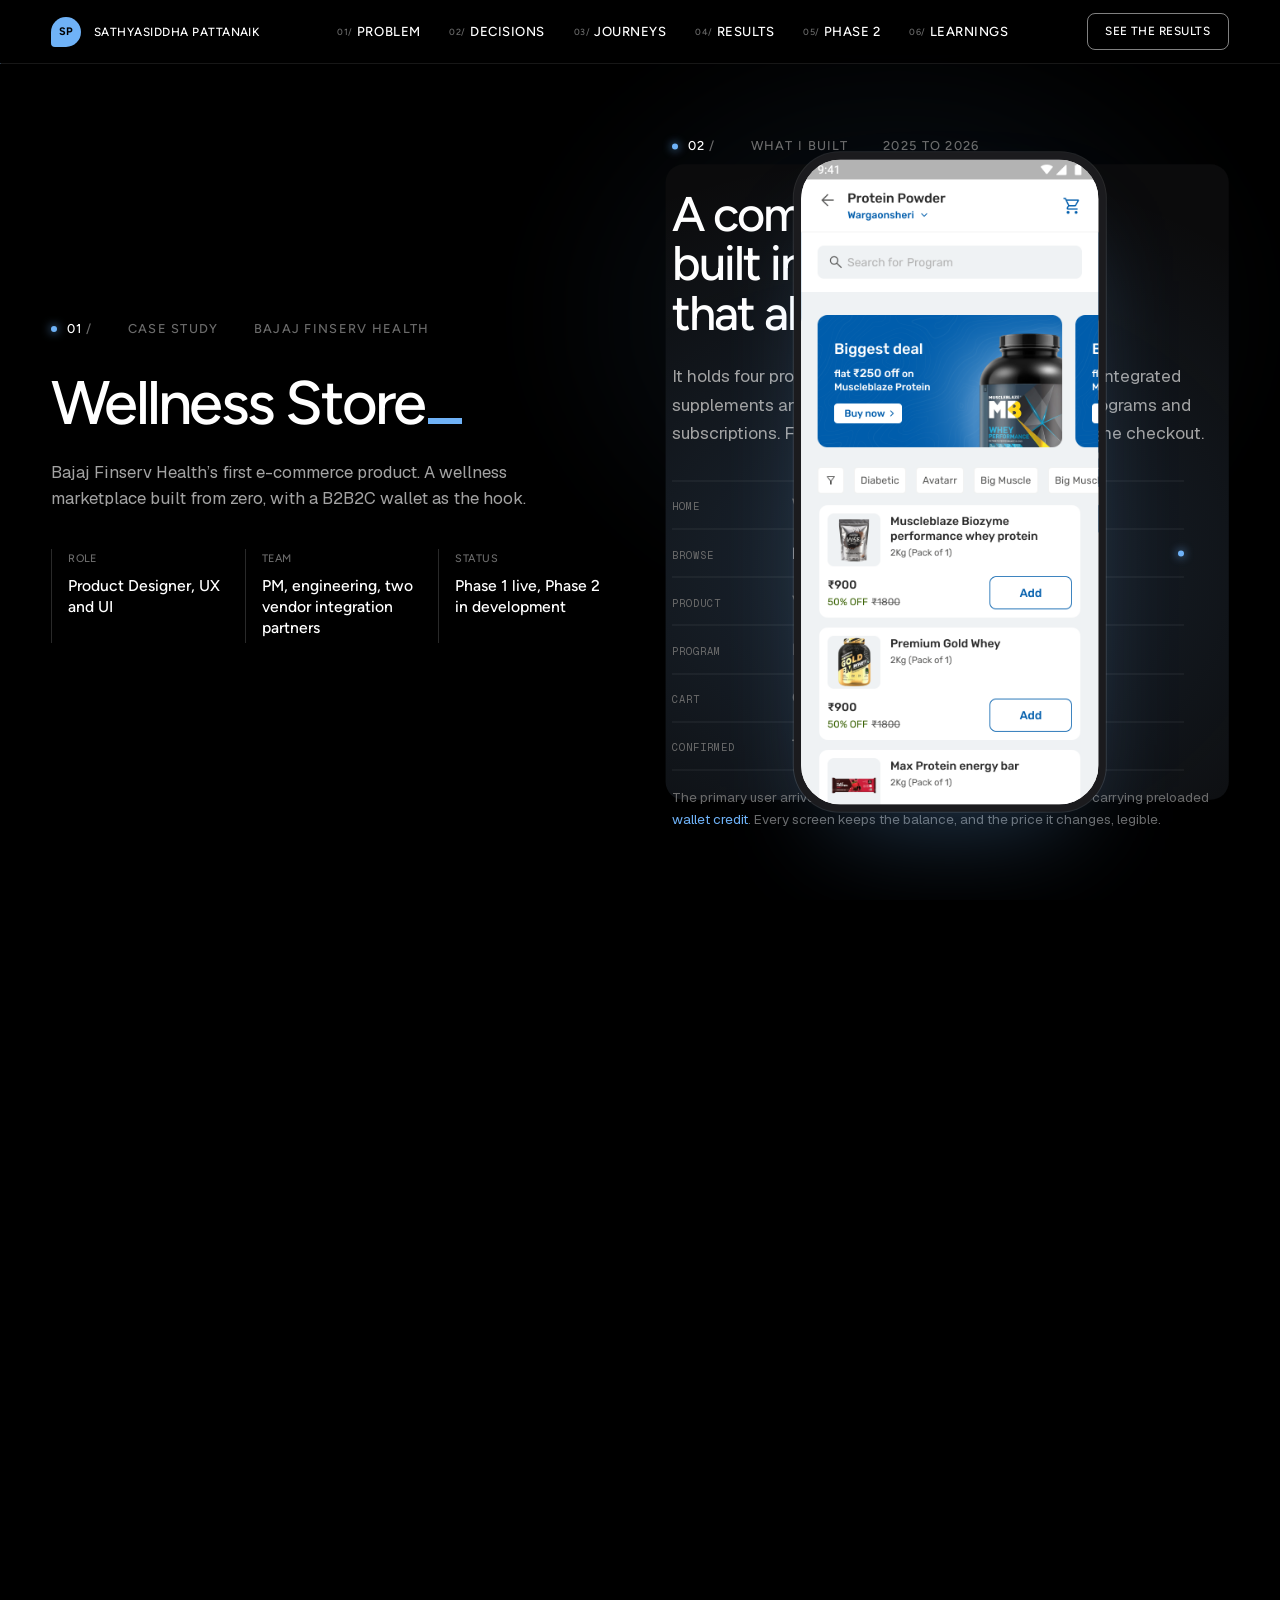
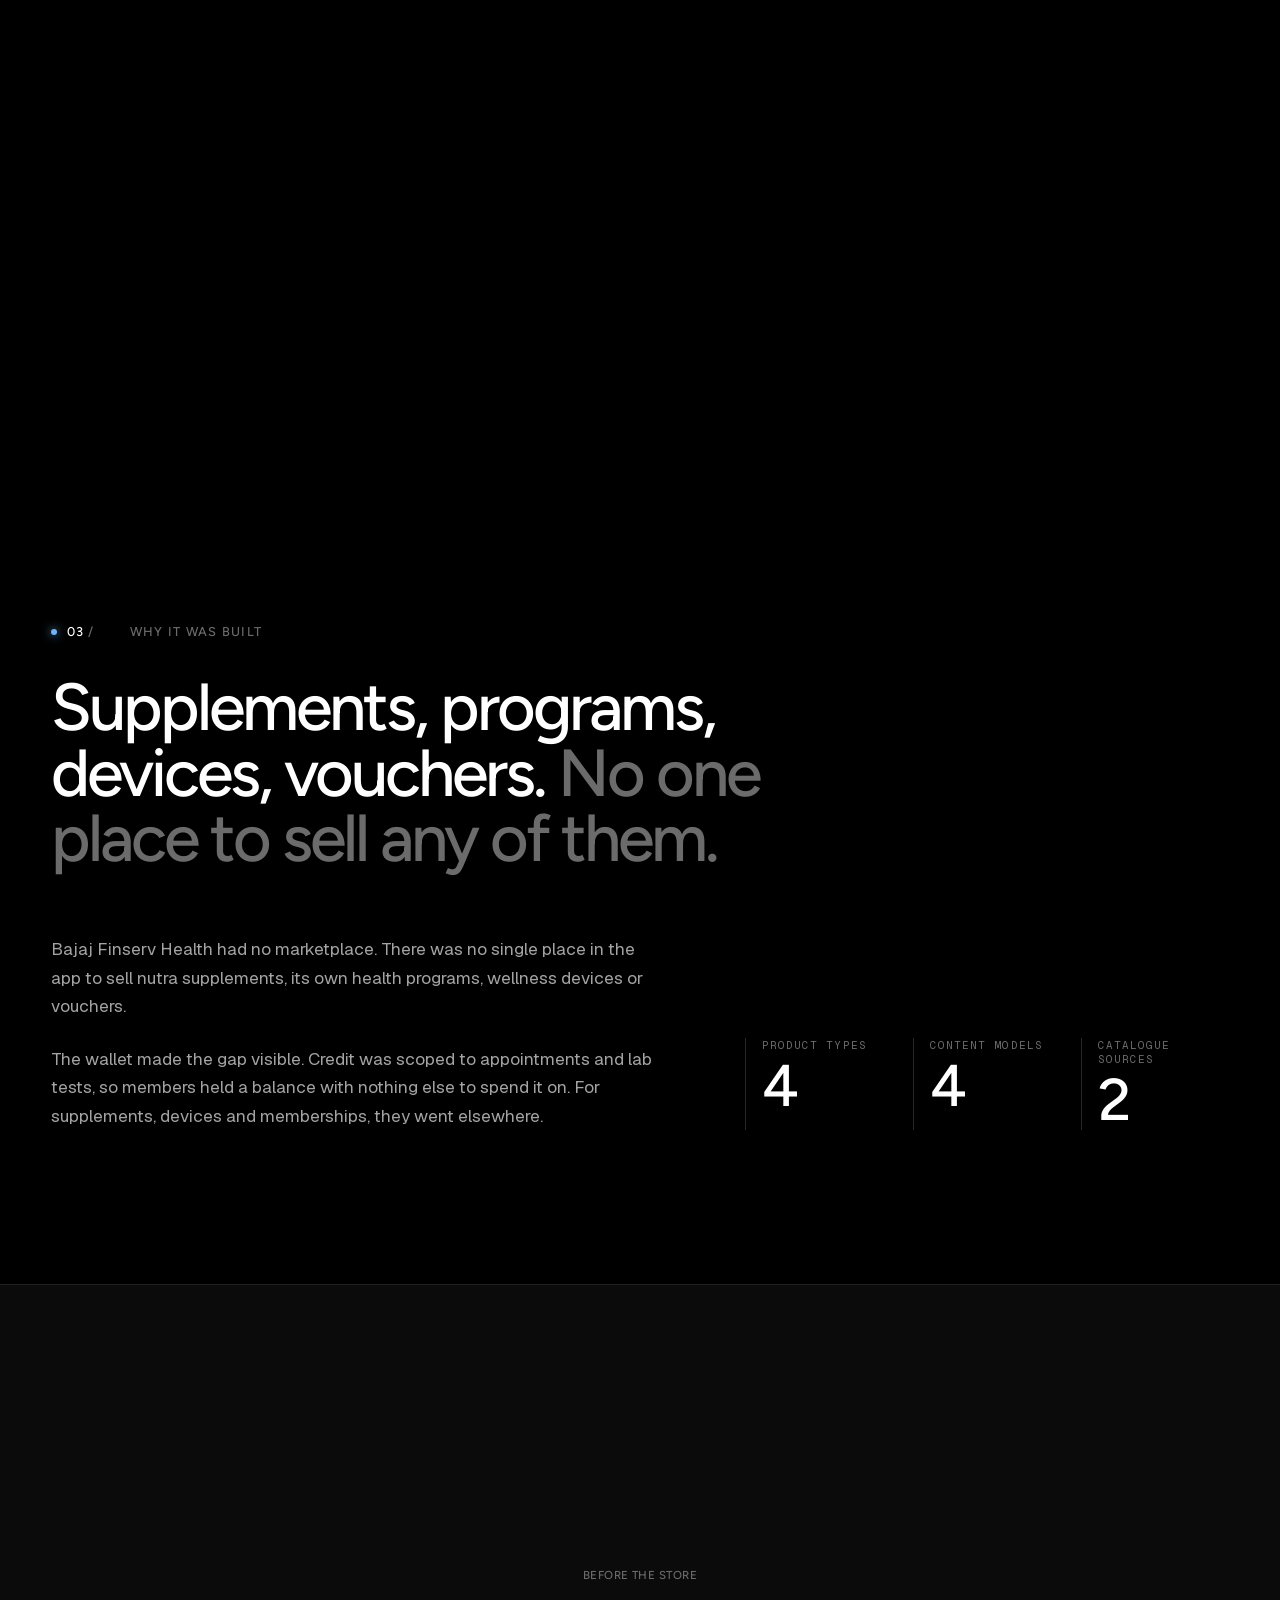
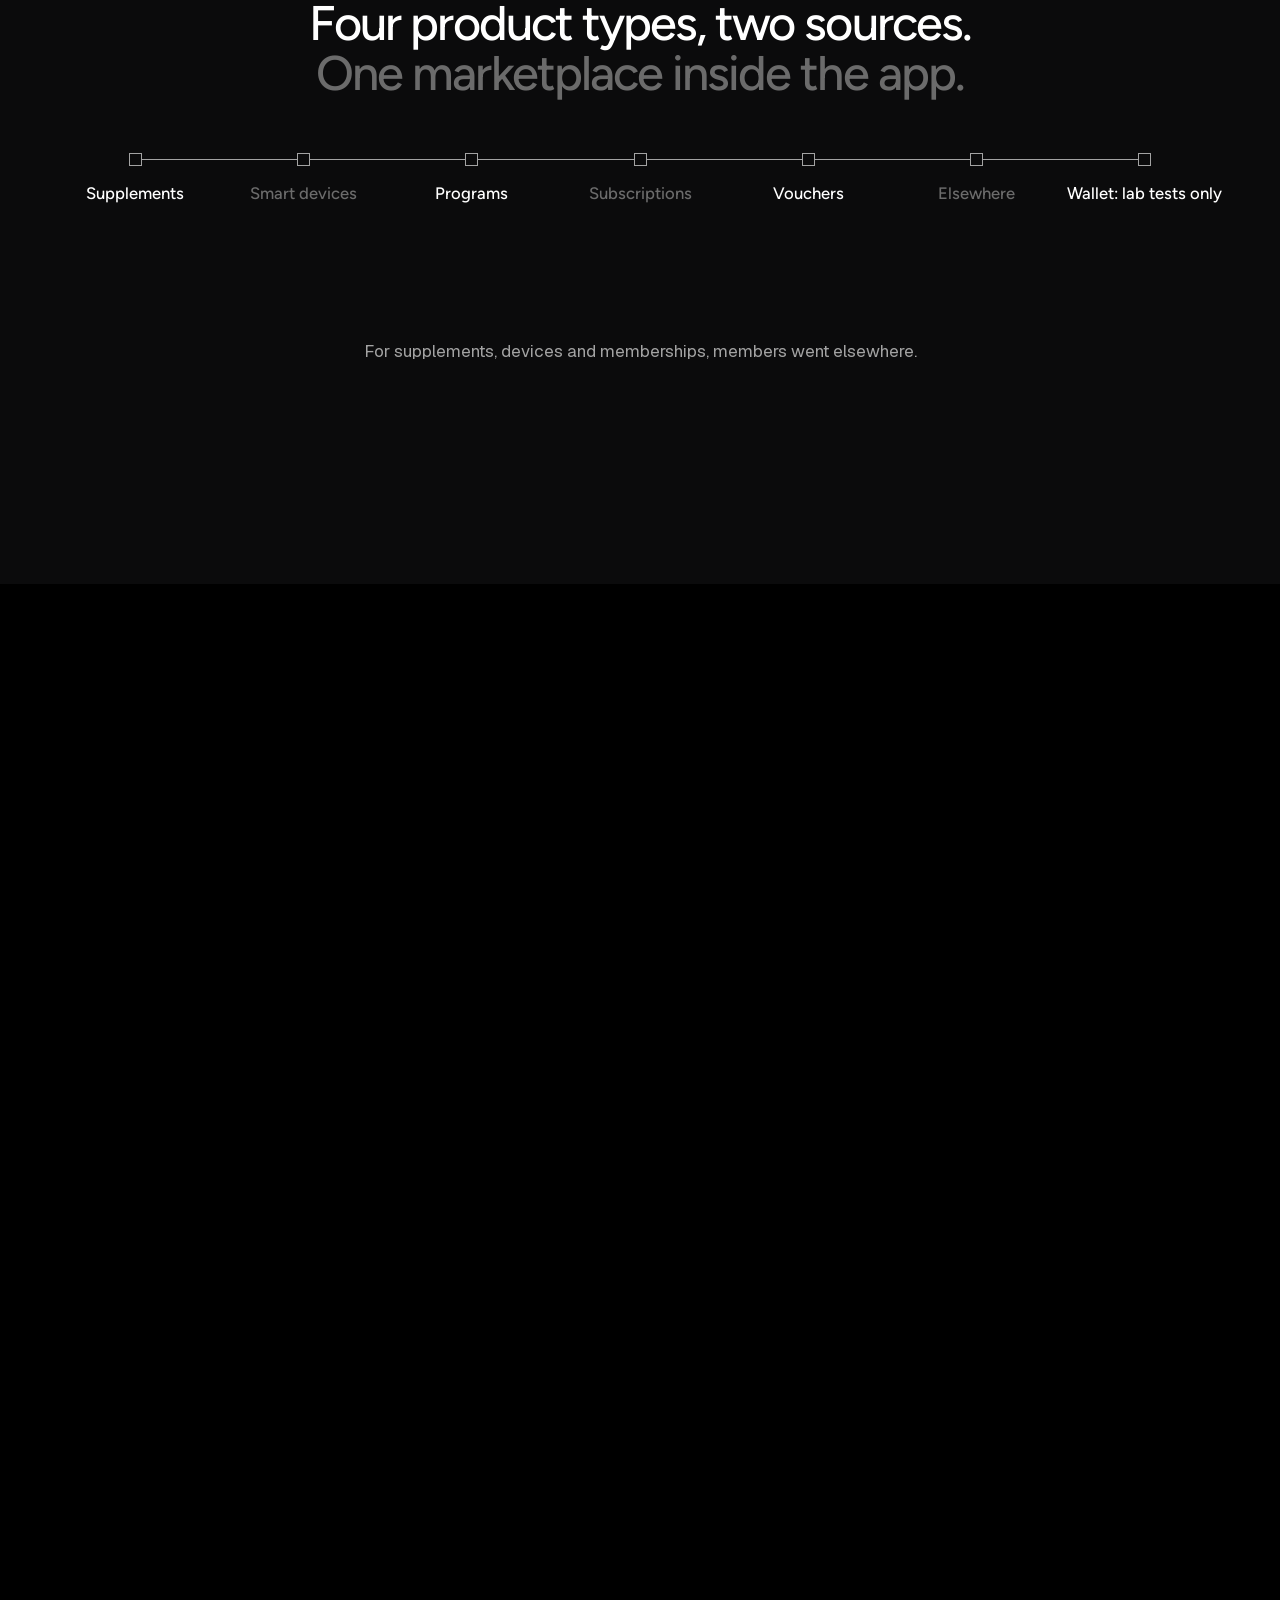
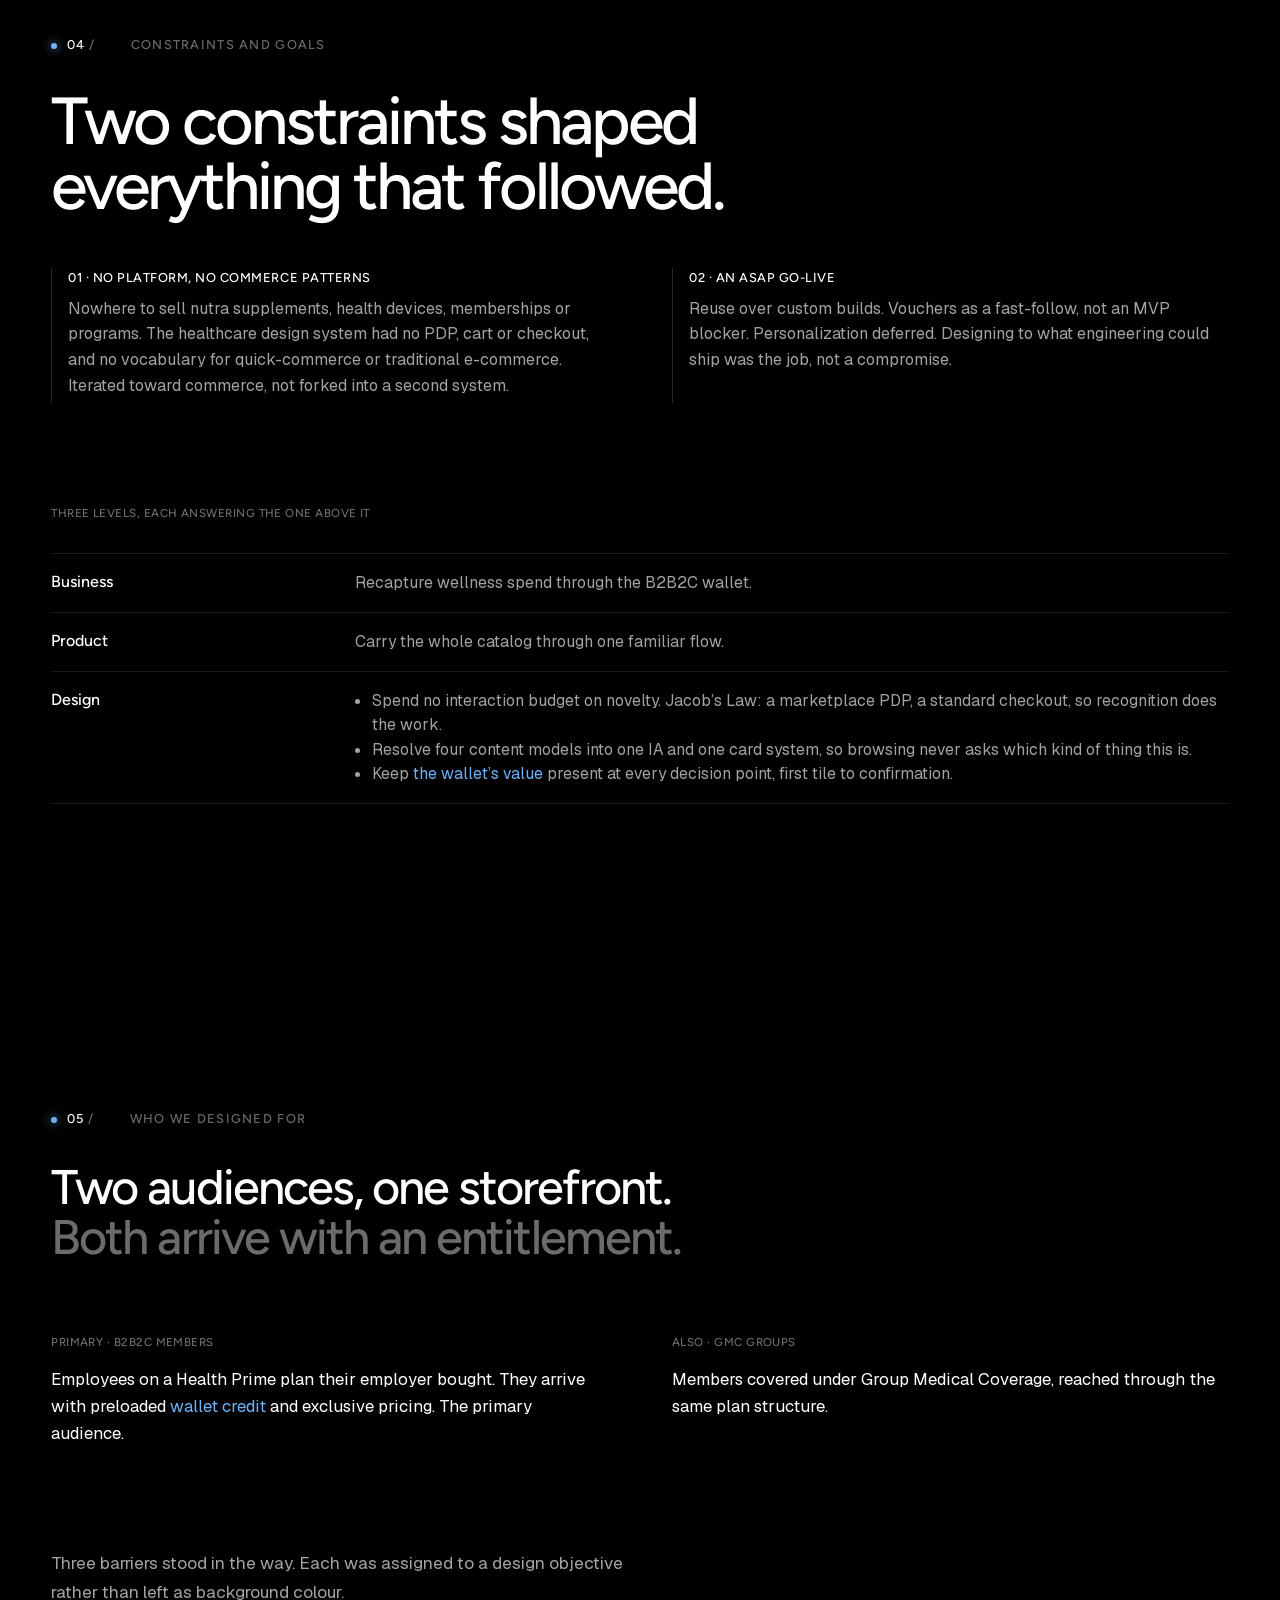
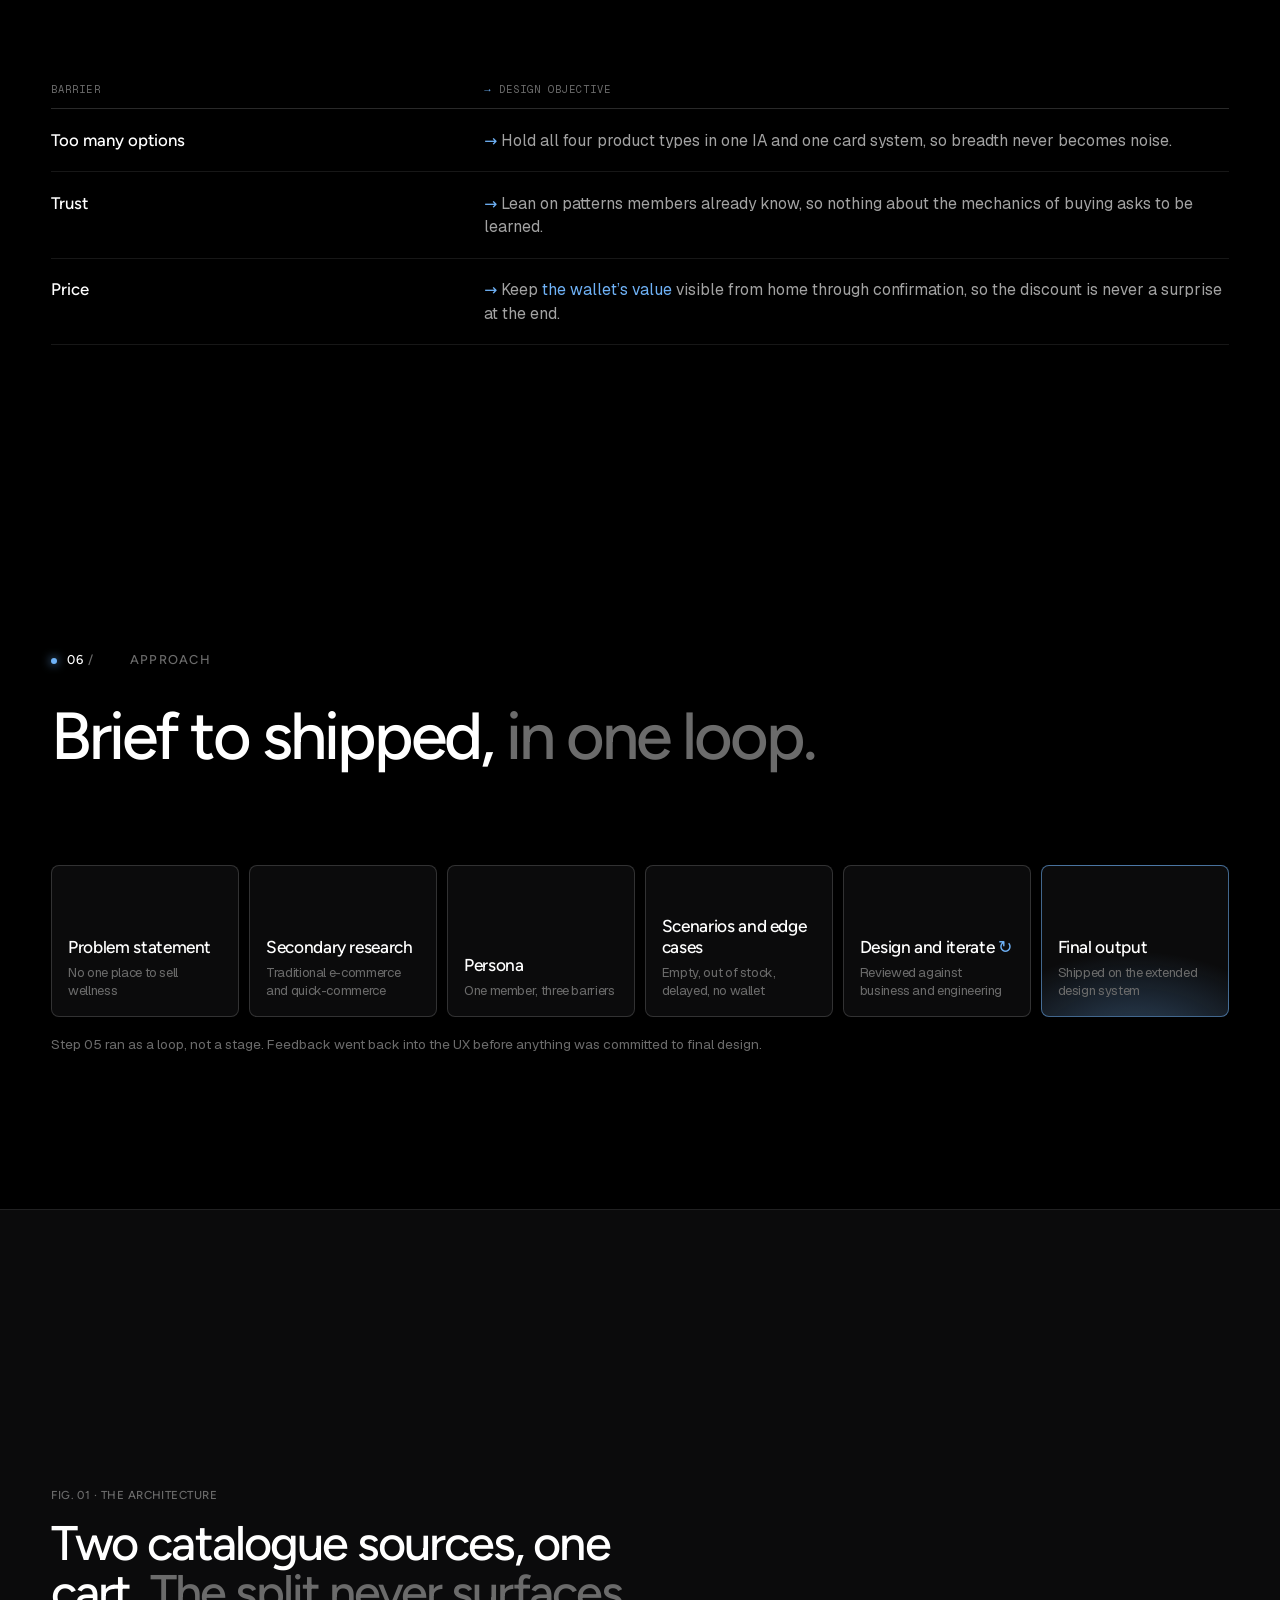
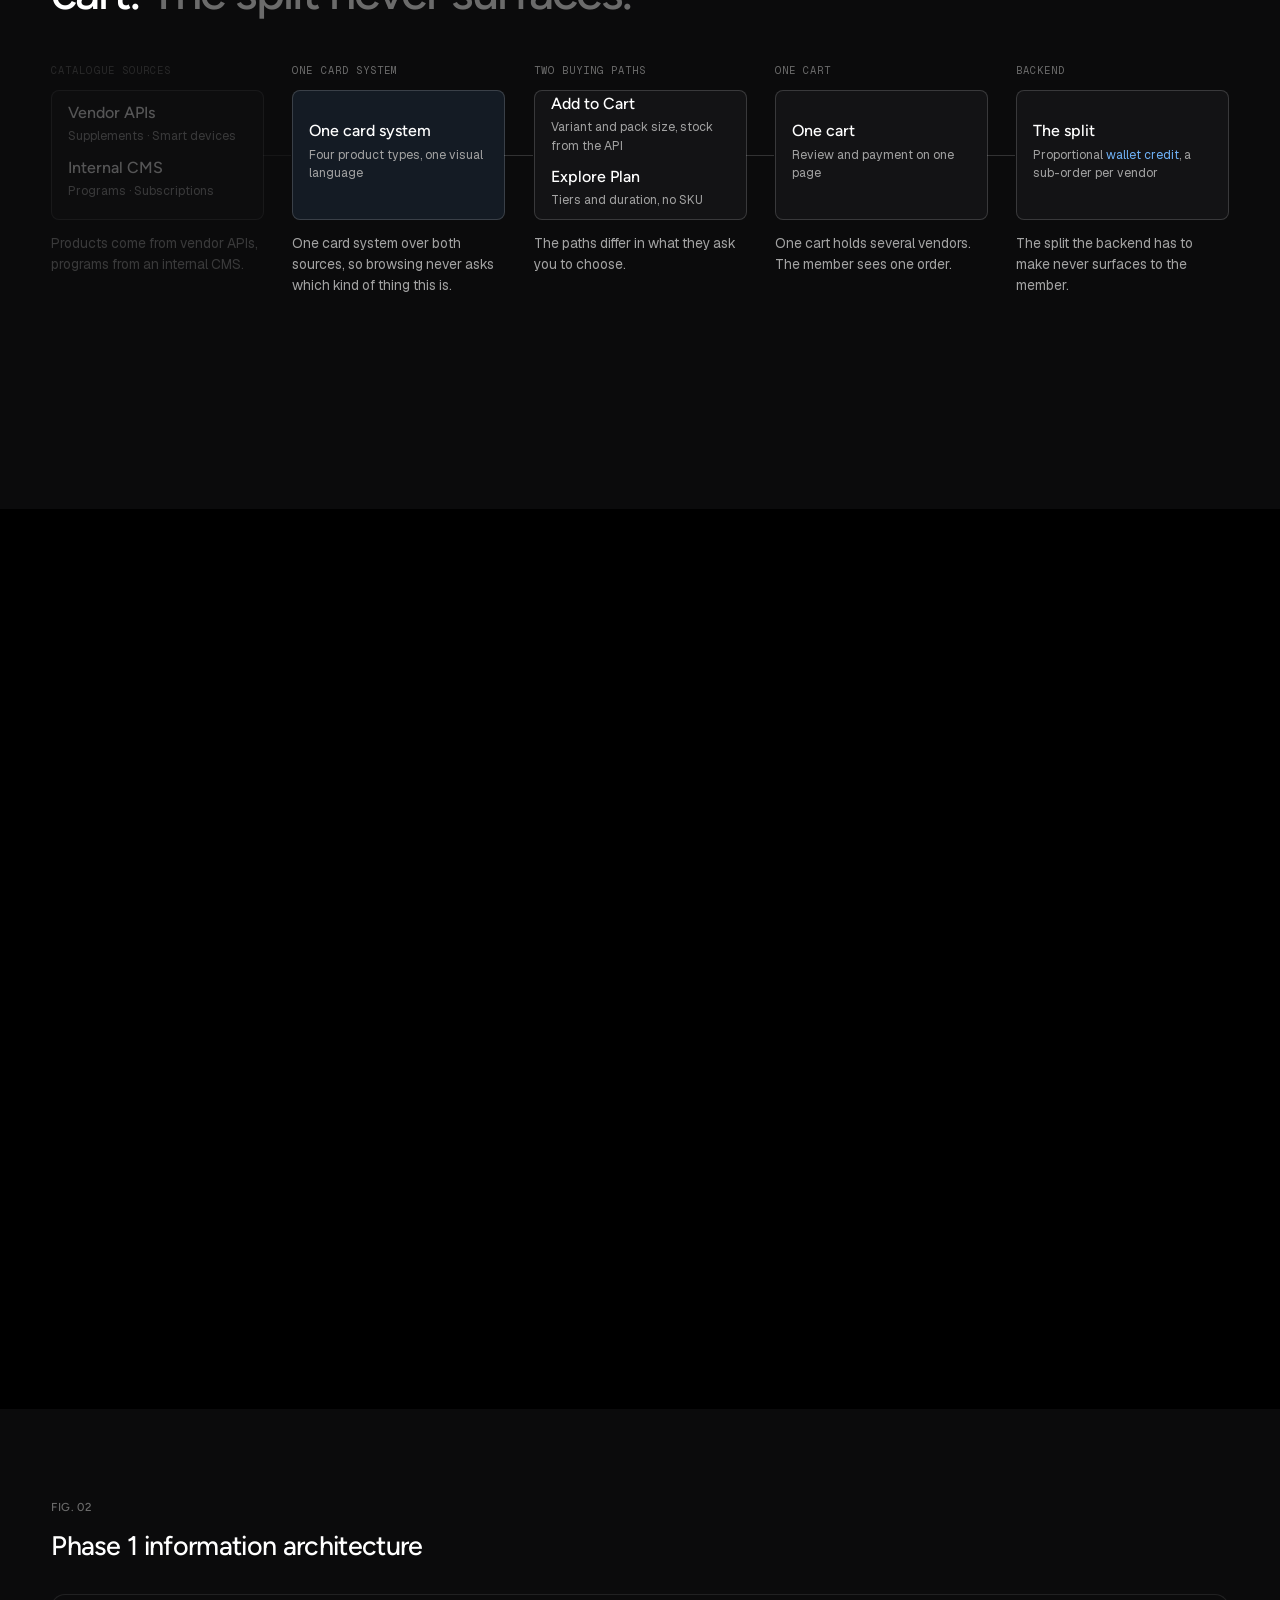
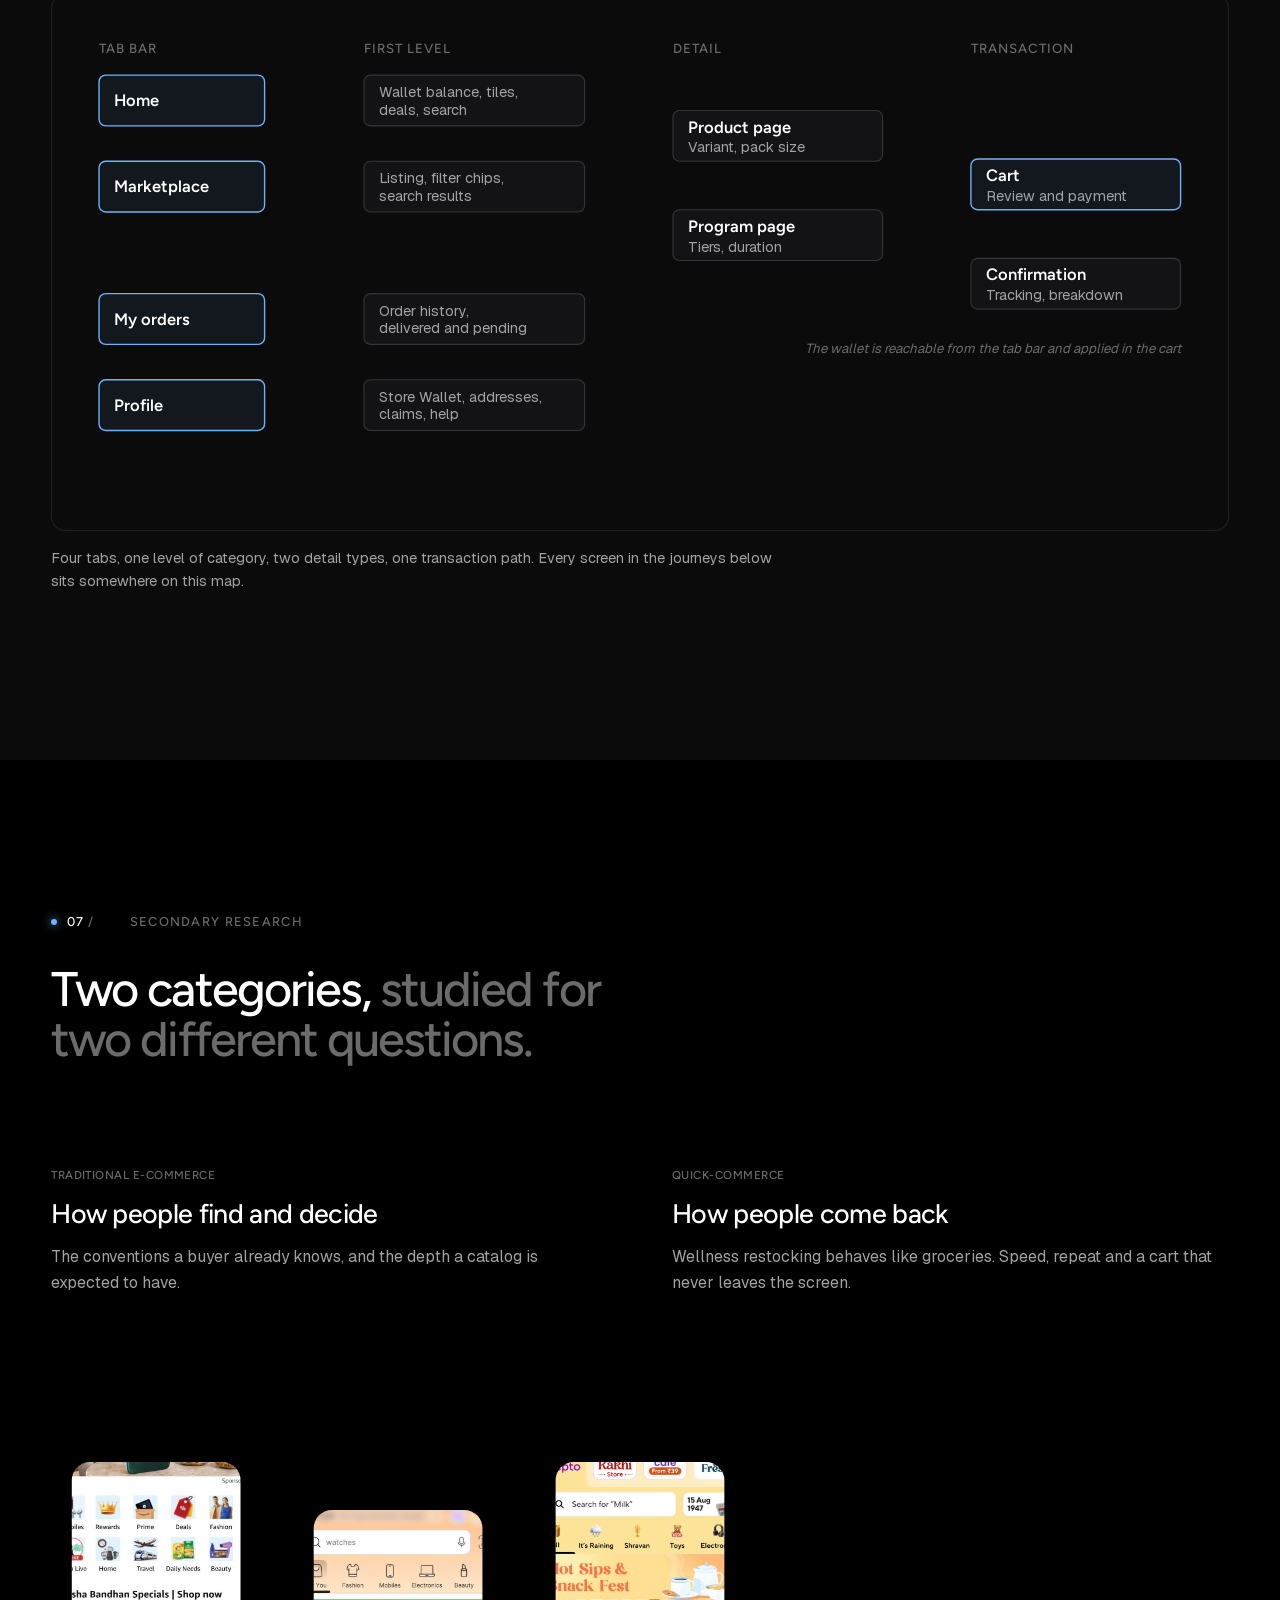
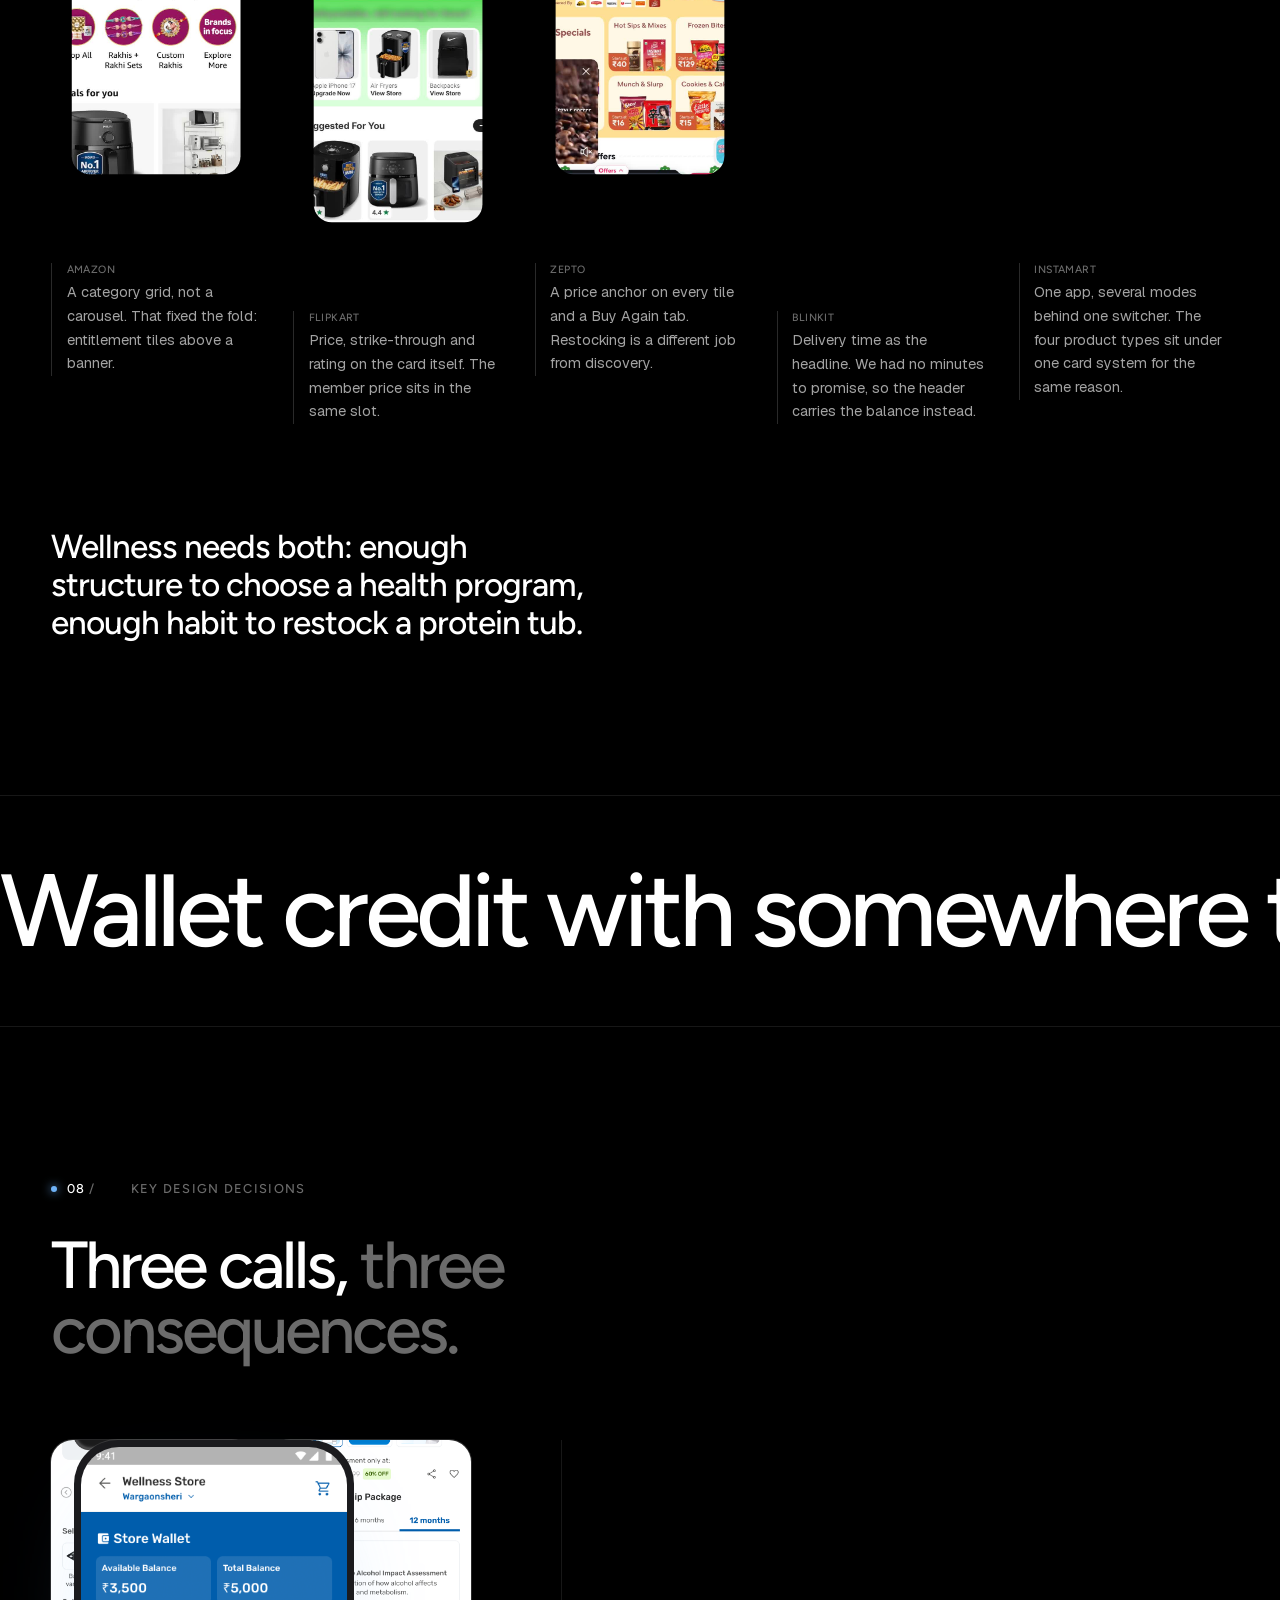
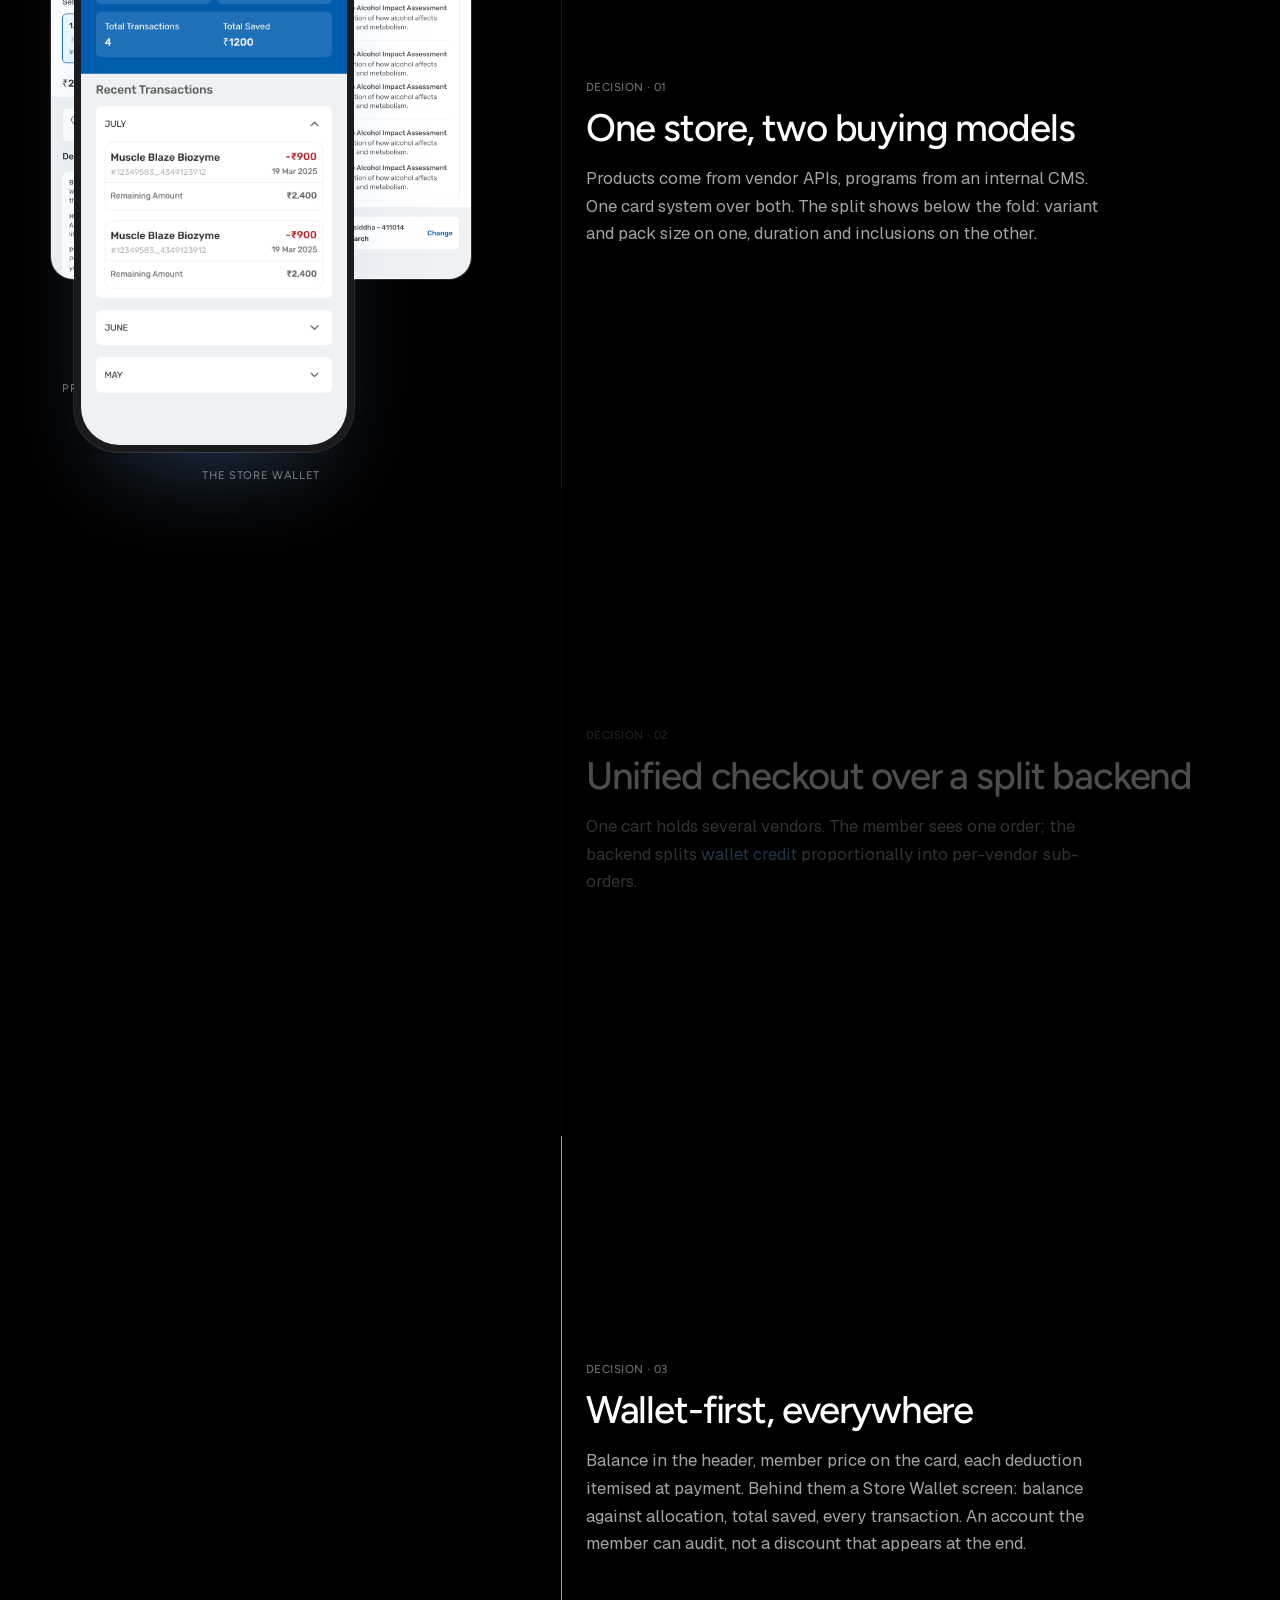
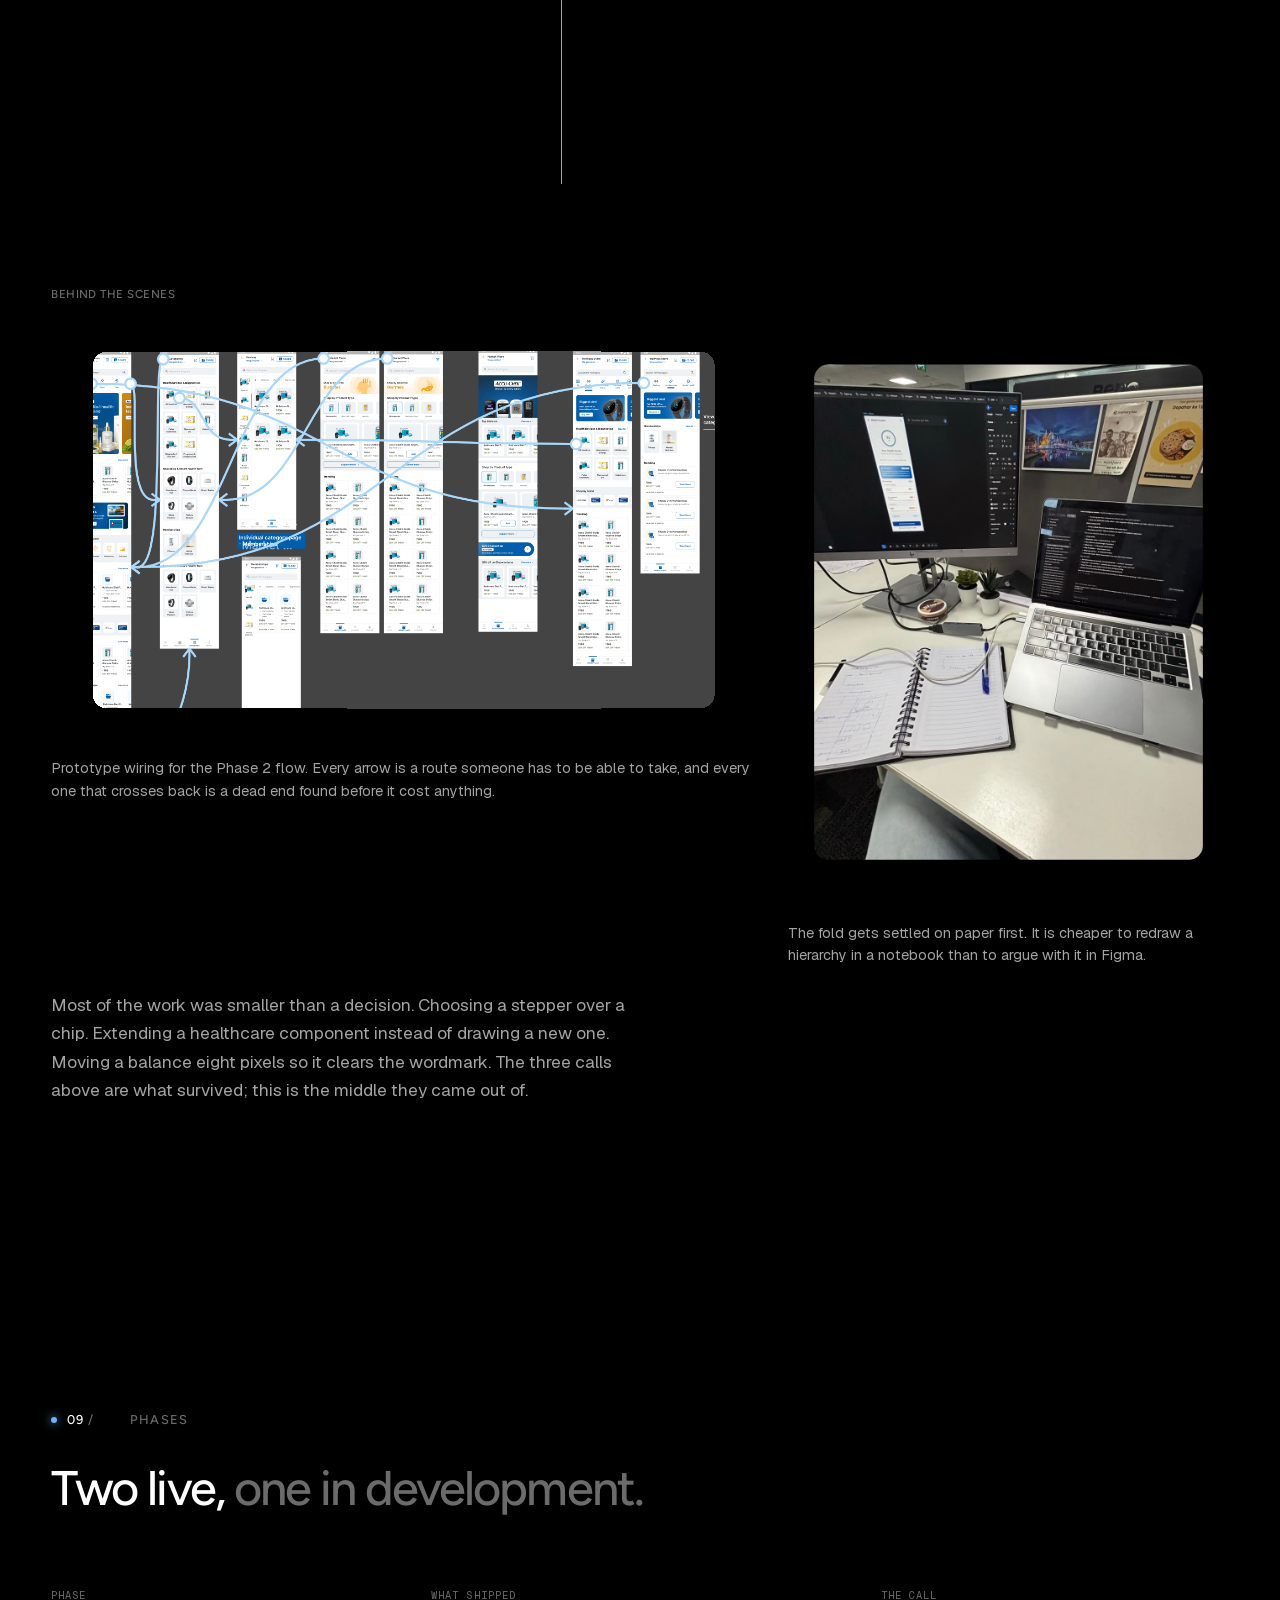
==== commit a3b43c54: "Preview: rebuilt in the chatbot case study format Same system as the WorkPerks chatbot page (kit.css" ====
--- a/preview/index.html
+++ b/preview/index.html
@@ -1,342 +1,211 @@
 <!doctype html>
-<html lang="en" data-theme="dark" data-project="wellness">
+<html lang="en">
 <head>
 <meta charset="utf-8">
 <meta name="robots" content="noindex">
 <meta name="viewport" content="width=device-width, initial-scale=1">
-<meta name="color-scheme" content="light">
-<meta name="theme-color" content="#0B0E14">
-<link rel="icon" href="data:image/svg+xml,%3Csvg xmlns='http://www.w3.org/2000/svg' viewBox='0 0 32 32'%3E%3Crect width='32' height='32' rx='7' fill='%230B0E14'/%3E%3Ccircle cx='16' cy='16' r='6' fill='%230A62C2'/%3E%3C/svg%3E">
-<title>Wellness Store, Bajaj Finserv Health</title>
-<meta name="description" content="Case study. Bajaj Finserv Health's first e-commerce product: a wellness marketplace built from zero, with a B2B2C wallet as the hook.">
+<meta name="color-scheme" content="dark">
+<meta name="theme-color" content="#000000">
+<link rel="icon" href="data:image/svg+xml,%3Csvg xmlns='http://www.w3.org/2000/svg' viewBox='0 0 32 32'%3E%3Crect width='32' height='32' rx='4' fill='%23000'/%3E%3Ccircle cx='16' cy='16' r='6' fill='%236FB2F7'/%3E%3C/svg%3E">
+<title>Wellness Store, a product design case study</title>
+<meta name="description" content="Bajaj Finserv Health's first e-commerce product. A wellness marketplace built from zero, with a B2B2C wallet as the hook.">
 <link rel="preload" href="public/fonts/figtree-var.woff2" as="font" type="font/woff2" crossorigin>
 <link rel="preload" href="public/fonts/Geist-var-latin.woff2" as="font" type="font/woff2" crossorigin>
-<link rel="preload" href="public/cover/wellness-store-hero.webp" as="image" fetchpriority="high">
 <link rel="stylesheet" href="fonts.css">
-<link rel="stylesheet" href="styles.css">
-<link rel="stylesheet" href="theme.css">
+<link rel="stylesheet" href="kit.css">
+<link rel="stylesheet" href="page.css">
+<script>document.documentElement.classList.add('js');</script>
 </head>
 <body>
-
-<a class="skip" href="#overview">Skip to the case study</a>
-
-<header class="topbar" data-tone="dark">
-  <a class="tb-home" href="https://uxsiddha.github.io/home"><span aria-hidden="true">&larr;</span> Return to home</a>
-  <a class="tb-mark" href="#top">Wellness Store</a>
-
-  <nav class="rail" aria-label="Sections">
-    <ol>
-      <li><a href="#overview"><span class="r-num">01</span><span class="r-name">Overview</span></a></li>
-      <li><a href="#problem"><span class="r-num">02</span><span class="r-name">The problem</span></a></li>
-      <li><a href="#challenges"><span class="r-num">03</span><span class="r-name">Challenges</span></a></li>
-      <li><a href="#goals"><span class="r-num">04</span><span class="r-name">Goals</span></a></li>
-      <li><a href="#persona"><span class="r-num">05</span><span class="r-name">Audience</span></a></li>
-      <li><a href="#approach"><span class="r-num">06</span><span class="r-name">Approach</span></a></li>
-      <li><a href="#research"><span class="r-num">07</span><span class="r-name">Research</span></a></li>
-      <li><a href="#decisions"><span class="r-num">08</span><span class="r-name">Decisions</span></a></li>
-      <li><a href="#phases"><span class="r-num">09</span><span class="r-name">Phases</span></a></li>
-      <li><a href="#journeys"><span class="r-num">10</span><span class="r-name">Journeys</span></a></li>
-      <li><a href="#results"><span class="r-num">11</span><span class="r-name">Results</span></a></li>
-      <li><a href="#phase2"><span class="r-num">12</span><span class="r-name">Phase 2</span></a></li>
-      <li><a href="#learnings"><span class="r-num">13</span><span class="r-name">Key learnings</span></a></li>
-      <li><a href="#next"><span class="r-num">14</span><span class="r-name">Next steps</span></a></li>
-    </ol>
+<a class="skip" href="#built">Skip to the case study</a>
+
+<header class="bar" aria-label="Case study">
+  <a class="bar-id" href="https://uxsiddha.github.io/home"><b>SP</b><span>Sathyasiddha Pattanaik</span></a>
+  <nav class="bar-nav" aria-label="Chapters">
+    <a class="slink" href="#problem"><sup>01/</sup>Problem</a><a class="slink" href="#decisions"><sup>02/</sup>Decisions</a><a class="slink" href="#journeys"><sup>03/</sup>Journeys</a><a class="slink" href="#results"><sup>04/</sup>Results</a><a class="slink" href="#phase2"><sup>05/</sup>Phase 2</a><a class="slink" href="#learnings"><sup>06/</sup>Learnings</a>
   </nav>
-  <button class="tb-index" type="button" aria-expanded="false" aria-controls="index-panel">
-    <span class="tb-num" aria-hidden="true"></span>
-    <span class="tb-name">Index</span>
-    <span class="tb-plus" aria-hidden="true"></span>
-  </button>
-  <span class="tb-progress" aria-hidden="true"><span></span></span>
+  <a class="btn btn-solid" href="#results">See the results</a>
+  <span class="bar-progress" aria-hidden="true"><i></i></span>
 </header>
 
-<nav class="index-panel" id="index-panel" aria-label="Sections" hidden>
-  <ol>
-    <li><a href="#overview"><span>01</span>Overview</a></li>
-    <li><a href="#problem"><span>02</span>The problem</a></li>
-    <li><a href="#challenges"><span>03</span>Key challenges</a></li>
-    <li><a href="#goals"><span>04</span>Goals</a></li>
-    <li><a href="#persona"><span>05</span>Who we designed for</a></li>
-    <li><a href="#approach"><span>06</span>Approach</a></li>
-    <li><a href="#research"><span>07</span>Secondary research</a></li>
-    <li><a href="#decisions"><span>08</span>Key design decisions</a></li>
-    <li><a href="#phases"><span>09</span>Phases</a></li>
-    <li><a href="#journeys"><span>10</span>Journeys</a></li>
-    <li><a href="#results"><span>11</span>Results</a></li>
-    <li><a href="#phase2"><span>12</span>Phase 2</a></li>
-    <li><a href="#learnings"><span>13</span>Key learnings</a></li>
-    <li><a href="#next"><span>14</span>Next steps</a></li>
-  </ol>
-</nav>
-
-
-
-<!-- ================================================================ HERO -->
-<section class="hero dark" id="top" aria-label="Introduction">
-  <div class="wrap hero-head">
-    <p class="kicker">Case study &middot; Bajaj Finserv Health &middot; 2025&ndash;2026</p>
-
-    <h1 class="hero-title" aria-label="Wellness Store">
-      <span class="word" aria-hidden="true"><span class="ch" style="--i:0">W</span><span class="ch" style="--i:1">e</span><span class="ch" style="--i:2">l</span><span class="ch" style="--i:3">l</span><span class="ch" style="--i:4">n</span><span class="ch" style="--i:5">e</span><span class="ch" style="--i:6">s</span><span class="ch" style="--i:7">s</span></span>
-      <span class="word" aria-hidden="true"><span class="ch" style="--i:9">S</span><span class="ch" style="--i:10">t</span><span class="ch" style="--i:11">o</span><span class="ch" style="--i:12">r</span><span class="ch" style="--i:13">e</span></span>
-    </h1>
-
-    <div class="hero-foot">
-      <p class="hero-line">Bajaj Finserv Health&rsquo;s first e-commerce product. A wellness marketplace built from zero, with a B2B2C wallet as the hook.</p>
-      <dl class="meta">
-        <div><dt>Role</dt><dd>Product Designer, UX and UI</dd></div>
-        <div><dt>Timeline</dt><dd>2025&ndash;2026</dd></div>
-        <div><dt>Team</dt><dd>PM, engineering, two vendor integration partners</dd></div>
-        <div><dt>Status</dt><dd><span class="live-dot" aria-hidden="true"></span>Phase 1 live<br>Phase 2 in development</dd></div>
+<main id="main">
+
+<!-- ================================================= 01 HERO -> 02 WHAT I BUILT
+     One pinned stage, one phone. The headline gives way to the store as the
+     phone crosses the stage; the screens step through the buying journey. -->
+<section class="act-a pin" id="top" data-pin data-span="0.7" aria-labelledby="hero-h">
+  <div class="pin-stage">
+    <div class="a-surface" aria-hidden="true"></div>
+    <div class="wrap a-grid">
+      <div class="a-hero">
+        <div class="mark"><span>01</span><span>Case study</span><span>Bajaj Finserv Health</span></div>
+        <h1 id="hero-h" class="h-hero">Wellness Store<span class="cur" aria-hidden="true"></span></h1>
+        <p class="lede">Bajaj Finserv Health&rsquo;s first e-commerce product. A wellness marketplace built from zero, with a B2B2C wallet as the hook.</p>
+        <dl class="cols">
+          <div><dt>Role</dt><dd>Product Designer, UX and UI</dd></div>
+          <div><dt>Team</dt><dd>PM, engineering, two vendor integration partners</dd></div>
+          <div><dt>Status</dt><dd>Phase 1 live, Phase 2 in development</dd></div>
+        </dl>
+      </div>
+      <div class="a-phone">
+        <figure class="device" id="hero-device">
+          <div class="swap">
+            <img class="is-on" src="public/screens/journeys/home.png" width="720" height="1560" alt="Home: wallet balance in the header above entitlement tiles." fetchpriority="high" decoding="async">
+            <img src="public/screens/journeys/listing.png" width="720" height="1560" alt="Listing: filter chips above product cards." loading="lazy" decoding="async">
+            <img src="public/screens/pdp-product.png" width="720" height="1560" alt="Product page: variant swatches above a unit selector giving each pack size its own price and stock state." loading="lazy" decoding="async">
+            <img src="public/screens/pdp-program.png" width="720" height="1560" alt="Program page: a Select Membership Package tab row above a What&apos;s included checklist." loading="lazy" decoding="async">
+            <img src="public/screens/journeys/cart.png" width="720" height="1560" alt="Cart: one payable amount over vendor line items with quantity steppers." loading="lazy" decoding="async">
+            <img src="public/screens/journeys/confirmation.png" width="720" height="1560" alt="Confirmation: order placed, with tracking and a payment breakdown." loading="lazy" decoding="async">
+          </div>
+        </figure>
+      </div>
+      <div class="a-built" id="built">
+        <div class="mark"><span>02</span><span>What I built</span><span>2025 to 2026</span></div>
+        <h2 class="h-sec" id="built-h" tabindex="-1">A commerce layer, built inside the app that already existed.</h2>
+        <p class="body">It holds four product types in one architecture: vendor-integrated supplements and smart devices alongside in-house programs and subscriptions. Four content models, one card system, one checkout.</p>
+        <ol class="asks is-auto" id="built-asks" aria-label="The Phase 1 screens the phone is showing">
+          <li><span>Home</span>Wallet balance above entitlement tiles</li>
+          <li><span>Browse</span>Filter chips above product cards</li>
+          <li><span>Product</span>Variant and pack size</li>
+          <li><span>Program</span>Membership package and what&rsquo;s included</li>
+          <li><span>Cart</span>One payable amount over vendor lines</li>
+          <li><span>Confirmed</span>Tracking and a payment breakdown</li>
+        </ol>
+        <p class="fine">The primary user arrives through their employer&rsquo;s Health Prime Plan carrying preloaded <span class="wallet">wallet credit</span>. Every screen keeps the balance, and the price it changes, legible.</p>
+      </div>
+    </div>
+  </div>
+</section>
+
+<!-- ================================================= 03 WHY IT WAS BUILT -->
+<section class="sec problem" id="problem" aria-labelledby="problem-h">
+  <div class="wrap">
+    <div class="mark"><span>03</span><span>Why it was built</span></div>
+    <h2 id="problem-h" class="h-statement rv">Supplements, programs, devices, vouchers. <em>No one place to sell any of them.</em></h2>
+    <div class="pb-row">
+      <div>
+        <p class="body">Bajaj Finserv Health had no marketplace. There was no single place in the app to sell nutra supplements, its own health programs, wellness devices or vouchers.</p>
+        <p class="body">The wallet made the gap visible. Credit was scoped to appointments and lab tests, so members held a balance with nothing else to spend it on. For supplements, devices and memberships, they went elsewhere.</p>
+      </div>
+      <dl class="figs">
+        <div><dt>Product types</dt><dd><span data-count="4">4</span></dd></div>
+        <div><dt>Content models</dt><dd><span data-count="4">4</span></dd></div>
+        <div><dt>Catalogue sources</dt><dd><span data-count="2">2</span></dd></div>
       </dl>
     </div>
   </div>
-
-  <figure class="hero-visual">
-    <div class="hv-scale">
-      <img class="hv-card" src="public/cover/wellness-store-hero.webp" width="1908" height="962"
-           alt="Two phone mockups: the Phase 1 home with its wallet balance and entitlement tiles, and the Phase 2 home with category tabs and a brand banner."
-           fetchpriority="high" decoding="async">
-    </div>
-  </figure>
-</section>
-
-
-<main>
-
-<!-- ============================================================ OVERVIEW -->
-<section id="overview" data-title="Overview">
-  <div class="wrap">
-    <p class="sec-idx" data-reveal><span>01</span>Overview</p>
-    <h2 class="sec-title xl" data-reveal>A commerce layer, built inside the app that already existed.</h2>
-
-    <div class="split" data-reveal>
-      <div class="prose">
-        <p class="lead">
-          Wellness Store is Bajaj Finserv Health&rsquo;s commerce layer. It holds four
-          product types in one architecture.
-        </p>
-        <p>
-          Vendor-integrated supplements and smart devices alongside in-house programs and
-          subscriptions. Four content models, one card system, one checkout, on a
-          healthcare design system that had never sold anything.
-        </p>
-      </div>
-      <div class="prose">
-        <p>
-          The primary user arrives through their employer&rsquo;s Health Prime Plan carrying
-          preloaded <span class="wallet">wallet credit</span>. That set the constraint every
-          screen answers to: the balance, and the price it changes, stay legible from the
-          first tile to the confirmation.
-        </p>
-      </div>
-    </div>
-
-    <div class="types" data-reveal>
-      <p class="label">Four product types, one storefront</p>
-      <ul>
-        <li><span class="t-src">Vendor APIs</span><span class="t-name">Supplements</span></li>
-        <li><span class="t-src">Vendor APIs</span><span class="t-name">Smart devices</span></li>
-        <li><span class="t-src">Internal CMS</span><span class="t-name">Programs</span></li>
-        <li><span class="t-src">Internal CMS</span><span class="t-name">Subscriptions</span></li>
-      </ul>
-    </div>
-  </div>
-</section>
-
-
-<!-- ========================================================== THE PROBLEM -->
-<section class="dark has-kgrid" id="problem" data-title="The problem">
-  <canvas class="kgrid" aria-hidden="true"></canvas>
-  <div class="wrap">
-    <p class="sec-idx" data-reveal><span>02</span>The problem</p>
-    <h2 class="sec-title" data-reveal>Supplements, programs, devices, vouchers. No one place to sell any of them.</h2>
-
-    <div class="prose" data-reveal>
-      <p class="lead">
-        Bajaj Finserv Health had no marketplace. There was no single place in the app to
-        sell nutra supplements, its own health programs, wellness devices or vouchers.
-      </p>
-      <p>
-        The wallet made the gap visible. Credit was scoped to appointments and lab tests,
-        so members held a balance with nothing else to spend it on. For supplements,
-        devices and memberships, they went elsewhere.
-      </p>
-    </div>
-
-    <div class="split closing" data-reveal>
-      <p class="pull">What was needed: one marketplace inside the app for all of it, with one cart, one checkout, and <span class="wallet">wallet credit</span> that finally had somewhere to go.</p>
-    </div>
-  </div>
-</section>
-
-
-<!-- ====================================================== KEY CHALLENGES -->
-<section id="challenges" data-title="Key challenges">
-  <div class="wrap">
-    <p class="sec-idx" data-reveal><span>03</span>Key challenges</p>
-    <h2 class="sec-title" data-reveal>Two constraints shaped everything that followed.</h2>
-
-    <ol class="blocks two" data-reveal>
-      <li>
-        <p class="b-num">01</p>
-        <h3>No platform, no commerce patterns</h3>
-        <p>Nowhere to sell nutra supplements, health devices, memberships or programs. The healthcare design system had no PDP, cart or checkout, and no vocabulary for quick-commerce or traditional e-commerce. Iterated toward commerce, not forked into a second system.</p>
-      </li>
-      <li>
-        <p class="b-num">02</p>
-        <h3>An ASAP go-live</h3>
-        <p>Reuse over custom builds. Vouchers as a fast-follow, not an MVP blocker. Personalization deferred. Designing to what engineering could ship was the job, not a compromise.</p>
-      </li>
-    </ol>
-  </div>
-</section>
-
-
-<!-- =============================================================== GOALS -->
-<section id="goals" data-title="Goals">
-  <div class="wrap">
-    <p class="sec-idx" data-reveal><span>04</span>Goals</p>
-    <h2 class="sec-title" data-reveal>Three levels, each answering the one above it.</h2>
-
-    <ol class="levels" data-reveal>
-      <li>
-        <p class="label">Business</p>
-        <p class="lv-text">Recapture wellness spend through the B2B2C wallet.</p>
-      </li>
-      <li>
-        <p class="label">Product</p>
-        <p class="lv-text">Carry the whole catalog through one familiar flow.</p>
-      </li>
-      <li>
-        <p class="label">Design</p>
-        <ol class="role-list">
+</section>
+
+<!-- four product types, scattered, collapse into one storefront -->
+<section class="act-c pin" id="collapse" data-pin data-span="0.75" aria-labelledby="collapse-h">
+  <div class="pin-stage">
+    <div class="wrap c-wrap">
+      <div class="c-head">
+        <p class="kicker"><span class="c-l0">Before the store</span><span class="c-l1">What was needed</span></p>
+        <h2 id="collapse-h" class="h-sec">Four product types, two sources. <em>One marketplace inside the app.</em></h2>
+      </div>
+      <div class="c-flow">
+        <p class="c-old">Supplements &middot; Smart devices &middot; Programs &middot; Subscriptions &middot; Vouchers &middot; Wallet for appointments and lab tests only</p>
+        <ol class="c-steps" aria-label="The catalogue, before and after">
+          <li class="swap"><i></i><span class="a">Supplements</span><span class="b">One IA</span></li>
+          <li class="drop"><i></i><span>Smart devices</span></li>
+          <li class="swap"><i></i><span class="a">Programs</span><span class="b">One card system</span></li>
+          <li class="drop"><i></i><span>Subscriptions</span></li>
+          <li class="swap"><i></i><span class="a">Vouchers</span><span class="b">One cart</span></li>
+          <li class="drop"><i></i><span>Elsewhere</span></li>
+          <li class="swap"><i></i><span class="a">Wallet: lab tests only</span><span class="b">Wallet credit</span></li>
+        </ol>
+        <div class="c-cart" aria-hidden="true"><span>One cart</span><span>One checkout</span><span class="wallet">Wallet credit applied</span></div>
+      </div>
+      <p class="c-note"><span class="c-n0">For supplements, devices and memberships, members went elsewhere.</span><span class="c-n1">One cart, one checkout, and wallet credit that finally had somewhere to go.</span></p>
+    </div>
+  </div>
+</section>
+
+<!-- ================================================= 04 CONSTRAINTS AND GOALS -->
+<section class="sec" id="goals" aria-labelledby="goals-h">
+  <div class="wrap">
+    <div class="mark"><span>04</span><span>Constraints and goals</span></div>
+    <h2 id="goals-h" class="h-statement rv">Two constraints shaped everything that followed.</h2>
+    <dl class="cols facts two-up">
+      <div><dt>01 &middot; No platform, no commerce patterns</dt><dd>Nowhere to sell nutra supplements, health devices, memberships or programs. The healthcare design system had no PDP, cart or checkout, and no vocabulary for quick-commerce or traditional e-commerce. Iterated toward commerce, not forked into a second system.</dd></div>
+      <div><dt>02 &middot; An ASAP go-live</dt><dd>Reuse over custom builds. Vouchers as a fast-follow, not an MVP blocker. Personalization deferred. Designing to what engineering could ship was the job, not a compromise.</dd></div>
+    </dl>
+    <div class="sec-gap">
+      <p class="kicker">Three levels, each answering the one above it</p>
+      <dl class="rows">
+        <div><dt>Business</dt><dd>Recapture wellness spend through the B2B2C wallet.</dd></div>
+        <div><dt>Product</dt><dd>Carry the whole catalog through one familiar flow.</dd></div>
+        <div><dt>Design</dt><dd><ul>
           <li>Spend no interaction budget on novelty. Jacob&rsquo;s Law: a marketplace PDP, a standard checkout, so recognition does the work.</li>
           <li>Resolve four content models into one IA and one card system, so browsing never asks which kind of thing this is.</li>
           <li>Keep <span class="wallet">the wallet&rsquo;s value</span> present at every decision point, first tile to confirmation.</li>
-        </ol>
-      </li>
+        </ul></dd></div>
+      </dl>
+    </div>
+  </div>
+</section>
+
+<!-- ================================================= 05 WHO WE DESIGNED FOR -->
+<section class="sec" id="persona" aria-labelledby="persona-h">
+  <div class="wrap">
+    <div class="mark"><span>05</span><span>Who we designed for</span></div>
+    <h2 id="persona-h" class="h-sec rv">Two audiences, one storefront. <em>Both arrive with an entitlement.</em></h2>
+    <div class="who">
+      <div><p class="kicker">Primary &middot; B2B2C members</p><p>Employees on a Health Prime plan their employer bought. They arrive with preloaded <span class="wallet">wallet credit</span> and exclusive pricing. The primary audience.</p></div>
+      <div><p class="kicker">Also &middot; GMC groups</p><p>Members covered under Group Medical Coverage, reached through the same plan structure.</p></div>
+    </div>
+    <p class="body sec-gap">Three barriers stood in the way. Each was assigned to a design objective rather than left as background colour.</p>
+    <ol class="disc two">
+      <li class="disc-h" aria-hidden="true"><span>Barrier</span><span>Design objective</span></li>
+      <li><span>Too many options</span><span>Hold all four product types in one IA and one card system, so breadth never becomes noise.</span></li>
+      <li><span>Trust</span><span>Lean on patterns members already know, so nothing about the mechanics of buying asks to be learned.</span></li>
+      <li><span>Price</span><span>Keep <span class="wallet">the wallet&rsquo;s value</span> visible from home through confirmation, so the discount is never a surprise at the end.</span></li>
     </ol>
   </div>
 </section>
 
-
-<!-- ================================================= WHO WE DESIGNED FOR -->
-<section id="persona" data-title="Who we designed for">
-  <div class="wrap">
-    <p class="sec-idx" data-reveal><span>05</span>Who we designed for</p>
-    <h2 class="sec-title" data-reveal>Two audiences, one storefront. Both arrive with an entitlement.</h2>
-
-    <div class="audience" data-reveal>
-      <div class="aud">
-        <p class="label">Primary</p>
-        <h3>B2B2C members</h3>
-        <p>Employees on a Health Prime plan their employer bought. They arrive with preloaded <span class="wallet">wallet credit</span> and exclusive pricing. The primary audience.</p>
-      </div>
-      <div class="aud">
-        <p class="label">Also</p>
-        <h3>GMC groups</h3>
-        <p>Members covered under Group Medical Coverage, reached through the same plan structure.</p>
-      </div>
-    </div>
-
-    <p class="sub" data-reveal>Three barriers stood in the way. Each was assigned to a design objective rather than left as background colour.</p>
-
-    <div class="table-wrap" data-reveal>
-      <table class="landscape barriers">
-        <caption class="sr-only">Barriers mapped to design objectives</caption>
-        <thead>
-          <tr><th scope="col">Barrier</th><th scope="col">Design objective</th></tr>
-        </thead>
-        <tbody>
-          <tr><th scope="row">Too many options</th><td data-label="Design objective">Hold all four product types in one IA and one card system, so breadth never becomes noise.</td></tr>
-          <tr><th scope="row">Trust</th><td data-label="Design objective">Lean on patterns members already know, so nothing about the mechanics of buying asks to be learned.</td></tr>
-          <tr><th scope="row">Price</th><td data-label="Design objective">Keep <span class="wallet">the wallet&rsquo;s value</span> visible from home through confirmation, so the discount is never a surprise at the end.</td></tr>
-        </tbody>
-      </table>
-    </div>
-  </div>
-</section>
-
-
-<!-- ============================================================ APPROACH -->
-<section id="approach" data-title="Approach">
-  <div class="wrap">
-    <p class="sec-idx" data-reveal><span>06</span>Approach</p>
-    <h2 class="sec-title" data-reveal>Brief to shipped, in one loop.</h2>
-
-    <ol class="flow6" data-reveal>
-      <li><span class="f6-n">01</span><span class="f6-name">Problem statement</span><span class="f6-note">No one place to sell wellness</span></li>
-      <li><span class="f6-n">02</span><span class="f6-name">Secondary research</span><span class="f6-note">Traditional e-commerce and quick-commerce</span></li>
-      <li><span class="f6-n">03</span><span class="f6-name">Persona</span><span class="f6-note">One member, three barriers</span></li>
-      <li><span class="f6-n">04</span><span class="f6-name">Scenarios and edge cases</span><span class="f6-note">Empty, out of stock, delayed, no wallet</span></li>
-      <li class="loop"><span class="f6-n">05</span><span class="f6-name">Design and iterate</span><span class="f6-note">Reviewed against business and engineering</span></li>
-      <li><span class="f6-n">06</span><span class="f6-name">Final output</span><span class="f6-note">Shipped on the extended design system</span></li>
+<!-- ================================================= 06 APPROACH -->
+<section class="sec building" id="approach" aria-labelledby="approach-h">
+  <div class="wrap">
+    <div class="mark"><span>06</span><span>Approach</span></div>
+    <h2 id="approach-h" class="h-statement rv">Brief to shipped, <em>in one loop.</em></h2>
+    <ol class="loop loop-notes" aria-label="The approach">
+      <li><b>Problem statement</b><small>No one place to sell wellness</small></li>
+      <li><b>Secondary research</b><small>Traditional e-commerce and quick-commerce</small></li>
+      <li><b>Persona</b><small>One member, three barriers</small></li>
+      <li><b>Scenarios and edge cases</b><small>Empty, out of stock, delayed, no wallet</small></li>
+      <li class="is-loop"><b>Design and iterate</b><small>Reviewed against business and engineering</small></li>
+      <li><b>Final output</b><small>Shipped on the extended design system</small></li>
     </ol>
-    <p class="aside" data-reveal><span class="loop-mark" aria-hidden="true"></span>Step 05 ran as a loop, not a stage. Feedback went back into the UX before anything was committed to final design.</p>
-
-    <figure class="diagram" data-reveal>
-      <p class="label">The architecture</p>
-      <div class="diagram-scroll">
-        <svg viewBox="0 0 1000 300" role="img" class="dia"
-             aria-label="Information architecture: two catalogue sources feed one card system, which resolves into two buying paths. Add to Cart for vendor-API products sold by variant and pack size, Explore Plan for in-house programs sold by tier and duration. Both end in one cart that holds review and payment together. The backend splits wallet credit and creates a sub-order per vendor without surfacing either to the member.">
-          <g aria-hidden="true">
-            <text class="d-col" x="10" y="24">Catalogue sources</text>
-            <text class="d-col" x="290" y="24">One card system</text>
-            <text class="d-col" x="560" y="24">Two buying paths</text>
-            <text class="d-col" x="830" y="24">One cart</text>
-
-            <rect class="d-box" x="10" y="52" width="215" height="82" rx="6"></rect>
-            <text class="d-t" x="26" y="80">Vendor APIs</text>
-            <text class="d-s" x="26" y="102">Supplements</text>
-            <text class="d-s" x="26" y="120">Smart devices</text>
-
-            <rect class="d-box" x="10" y="166" width="215" height="82" rx="6"></rect>
-            <text class="d-t" x="26" y="194">Internal CMS</text>
-            <text class="d-s" x="26" y="216">Programs</text>
-            <text class="d-s" x="26" y="234">Subscriptions</text>
-
-            <path class="d-line" pathLength="1" d="M225,93 H252 Q272,93 272,113 V150 H290"></path>
-            <path class="d-line" pathLength="1" d="M225,207 H252 Q272,207 272,187 V150 H290"></path>
-
-            <rect class="d-box d-key" x="290" y="110" width="190" height="80" rx="6"></rect>
-            <text class="d-t" x="306" y="140">One card system</text>
-            <text class="d-s" x="306" y="162">Four product types,</text>
-            <text class="d-s" x="306" y="180">one visual language</text>
-
-            <path class="d-line" pathLength="1" d="M480,150 H520 Q532,150 532,130 V96 H560"></path>
-            <path class="d-line" pathLength="1" d="M480,150 H520 Q532,150 532,170 V204 H560"></path>
-
-            <rect class="d-box" x="560" y="54" width="200" height="84" rx="6"></rect>
-            <text class="d-cta" x="576" y="80">Add to Cart</text>
-            <text class="d-s" x="576" y="102">Variant and pack size,</text>
-            <text class="d-s" x="576" y="120">stock from the API</text>
-
-            <rect class="d-box" x="560" y="162" width="200" height="84" rx="6"></rect>
-            <text class="d-cta" x="576" y="188">Explore Plan</text>
-            <text class="d-s" x="576" y="210">Tiers and duration,</text>
-            <text class="d-s" x="576" y="228">no SKU</text>
-
-            <path class="d-line" pathLength="1" d="M760,96 H792 Q812,96 812,116 V150 H830"></path>
-            <path class="d-line" pathLength="1" d="M760,204 H792 Q812,204 812,184 V150 H830"></path>
-
-            <rect class="d-box d-key" x="830" y="110" width="160" height="80" rx="6"></rect>
-            <text class="d-t" x="846" y="140">One cart</text>
-            <text class="d-s" x="846" y="162">Review and payment</text>
-            <text class="d-s" x="846" y="180">on one page</text>
-
-            <path class="d-line d-dash" pathLength="1" d="M910,190 V236"></path>
-            <text class="d-note" x="990" y="256" text-anchor="end">Backend splits wallet credit and creates per-vendor sub-orders</text>
-          </g>
-        </svg>
-      </div>
-      <figcaption class="cap"><span>Fig. 01</span>Two catalogue sources, one card system, two buying paths, one cart. The paths differ in what they ask you to choose: a variant and a pack size, or a tier and a duration. The split the backend has to make, proportional wallet credit and a sub-order per vendor, never surfaces.</figcaption>
-    </figure>
-
-    <figure class="diagram" data-reveal>
-      <p class="label">Phase 1 information architecture</p>
-      <div class="diagram-scroll">
-        <svg viewBox="0 0 1000 420" role="img" class="dia ia"
+    <p class="fine">Step 05 ran as a loop, not a stage. Feedback went back into the UX before anything was committed to final design.</p>
+  </div>
+</section>
+
+<!-- the architecture, lit layer by layer -->
+<section class="act-e pin" id="architecture" data-pin data-span="0.75" aria-labelledby="arch-h">
+  <div class="pin-stage">
+    <div class="wrap e-wrap">
+      <div class="e-head">
+        <p class="kicker">Fig. 01 &middot; The architecture</p>
+        <h2 id="arch-h" class="h-sec">Two catalogue sources, one cart. <em>The split never surfaces.</em></h2>
+      </div>
+      <ol class="sys" id="sys" aria-label="The architecture, from catalogue to cart">
+        <li><span class="sys-k">Catalogue sources</span><div class="sys-node"><b>Vendor APIs</b><small>Supplements &middot; Smart devices</small><b>Internal CMS</b><small>Programs &middot; Subscriptions</small></div><p class="sys-p">Products come from vendor APIs, programs from an internal CMS.</p></li>
+        <li><span class="sys-k">One card system</span><div class="sys-node is-ai"><b>One card system</b><small>Four product types, one visual language</small></div><p class="sys-p">One card system over both sources, so browsing never asks which kind of thing this is.</p></li>
+        <li><span class="sys-k">Two buying paths</span><div class="sys-node"><b>Add to Cart</b><small>Variant and pack size, stock from the API</small><b>Explore Plan</b><small>Tiers and duration, no SKU</small></div><p class="sys-p">The paths differ in what they ask you to choose.</p></li>
+        <li><span class="sys-k">One cart</span><div class="sys-node"><b>One cart</b><small>Review and payment on one page</small></div><p class="sys-p">One cart holds several vendors. The member sees one order.</p></li>
+        <li><span class="sys-k">Backend</span><div class="sys-node"><b>The split</b><small>Proportional <span class="wallet">wallet credit</span>, a sub-order per vendor</small></div><p class="sys-p">The split the backend has to make never surfaces to the member.</p></li>
+      </ol>
+    </div>
+  </div>
+</section>
+
+<section class="sec sys-more" aria-labelledby="ia-h">
+  <div class="wrap">
+    <p class="kicker">Fig. 02</p>
+    <h3 id="ia-h" class="h-sub">Phase 1 information architecture</h3>
+    <div class="plate" data-trace tabindex="0" aria-label="Information architecture diagram, scrolls sideways on small screens"><svg viewBox="0 0 1000 420" role="img" class="dia ia"
              aria-label="Phase 1 information architecture. A four-tab bar carries Home, Marketplace, My orders and Profile. Home leads to category tiles, deals and a search field. Marketplace leads to a listing, which leads to either a product page or a program page; both lead to the cart, which leads to payment and then order confirmation. My orders leads to order history and tracking. Profile leads to the Store Wallet, saved addresses, claims and help.">
           <g aria-hidden="true">
             <text class="d-col" x="10" y="20">Tab bar</text>
@@ -400,216 +269,136 @@
             <path class="d-line d-dash" pathLength="1" d="M450,339 H700 Q720,339 720,320 V262 H800"></path>
             <text class="d-note" x="990" y="292" text-anchor="end">The wallet is reachable from the tab bar and applied in the cart</text>
           </g>
-        </svg>
-      </div>
-      <figcaption class="cap"><span>Fig. 02</span>Four tabs, one level of category, two detail types, one transaction path. Every screen in the journeys below sits somewhere on this map.</figcaption>
-    </figure>
-  </div>
-</section>
-
-
-<!-- ================================================== SECONDARY RESEARCH -->
-<section id="research" data-title="Secondary research">
-  <div class="wrap">
-    <p class="sec-idx" data-reveal><span>07</span>Secondary research</p>
-    <h2 class="sec-title" data-reveal>Two categories, studied for two different questions.</h2>
-
-    <div class="ref" data-reveal>
-      <div class="ref-head">
-        <p class="label">Traditional e-commerce</p>
-        <h3>How people find and decide</h3>
-        <p>The conventions a buyer already knows, and the depth a catalog is expected to have.</p>
-      </div>
-      <div class="ref-shots">
-        <figure><img src="public/research/amazon.jpg" alt="Amazon home: a search field with lens and voice input, a grid of category icons, a seasonal campaign row and a deals grid with discount and countdown labels." width="720" height="1561" loading="lazy" decoding="async"><figcaption><span class="ref-name">Amazon</span>A category grid, not a carousel. That fixed the fold: entitlement tiles above a banner.</figcaption></figure>
-        <figure><img src="public/research/flipkart.jpg" alt="Flipkart home: service tabs across the top, a search field, a category tab row, a personalised continue-browsing shelf and a suggested-for-you grid with ratings and struck-through prices." width="720" height="1561" loading="lazy" decoding="async"><figcaption><span class="ref-name">Flipkart</span>Price, strike-through and rating on the card itself. The member price sits in the same slot.</figcaption></figure>
-      </div>
-    </div>
-
-    <div class="ref" data-reveal>
-      <div class="ref-head">
-        <p class="label">Quick-commerce</p>
-        <h3>How people come back</h3>
-        <p>Wellness restocking behaves like groceries. Speed, repeat and a cart that never leaves the screen.</p>
-      </div>
-      <div class="ref-shots three">
-        <figure><img src="public/research/zepto.jpg" alt="Zepto home: a delivery-time promise, store tabs, emoji category tabs, a campaign banner, category tiles each carrying a starting price, a persistent cart pill and a Buy Again tab." width="720" height="1561" loading="lazy" decoding="async"><figcaption><span class="ref-name">Zepto</span>A price anchor on every tile and a Buy Again tab. Restocking is a different job from discovery.</figcaption></figure>
-        <figure><img src="public/research/blinkit.jpg" alt="Blinkit home: a store-proximity banner, a delivery time in minutes set as the largest thing on screen, a search field and a category tab row." width="720" height="1561" loading="lazy" decoding="async"><figcaption><span class="ref-name">Blinkit</span>Delivery time as the headline. We had no minutes to promise, so the header carries the balance instead.</figcaption></figure>
-        <figure><img src="public/research/instamart.jpg" alt="Swiggy Instamart: a mode switcher across Food, Instamart, Dineout and Scenes, a search field, and filter chips for store, offers and speed." width="720" height="1561" loading="lazy" decoding="async"><figcaption><span class="ref-name">Instamart</span>One app, several modes behind one switcher. The four product types sit under one card system for the same reason.</figcaption></figure>
-      </div>
-    </div>
-
-    <div class="split closing" data-reveal>
-      <p class="pull">Wellness needs both: enough structure to choose a health program, enough habit to restock a protein tub.</p>
-    </div>
-  </div>
-</section>
-
-
-<!-- ================================================ KEY DESIGN DECISIONS -->
-<section id="decisions" data-title="Key design decisions">
-  <div class="wrap">
-    <p class="sec-idx" data-reveal><span>08</span>Key design decisions</p>
-    <h2 class="sec-title" data-reveal>Three calls, three consequences.</h2>
-
-    <div class="decs" data-reveal>
-      <article class="dec">
-        <div class="dec-media pair">
-          <img src="public/screens/pdp-product.png" alt="Product page: variant swatches above a unit selector giving each pack size its own price and stock state." width="720" height="1560" loading="lazy" decoding="async">
-          <img src="public/screens/pdp-program.png" alt="Program page: a Select Membership Package tab row above a What&apos;s included checklist." width="720" height="1560" loading="lazy" decoding="async">
-        </div>
-        <p class="label">01</p>
-        <h3>One store, two buying models</h3>
-        <p>Products come from vendor APIs, programs from an internal CMS. One card system over both. The split shows below the fold: variant and pack size on one, duration and inclusions on the other.</p>
-      </article>
-      <article class="dec">
-        <div class="dec-media">
-          <img src="public/screens/journeys/cart.png" alt="Cart: one payable amount over vendor line items with quantity steppers." width="720" height="1560" loading="lazy" decoding="async">
-        </div>
-        <p class="label">02</p>
-        <h3>Unified checkout over a split backend</h3>
-        <p>One cart holds several vendors. The member sees one order; the backend splits <span class="wallet">wallet credit</span> proportionally into per-vendor sub-orders.</p>
-      </article>
-      <article class="dec">
-        <div class="dec-media">
-          <img src="public/screens/wallet-flow/3-store-wallet.png" alt="Store Wallet: available balance against total balance, total saved, and a dated transaction list." width="360" height="810" loading="lazy" decoding="async">
-        </div>
-        <p class="label">03</p>
-        <h3>Wallet-first, everywhere</h3>
-        <p>Balance in the header, member price on the card, each deduction itemised at payment. Behind them a Store Wallet screen: balance against allocation, total saved, every transaction. An account the member can audit, not a discount that appears at the end.</p>
-      </article>
-    </div>
-
-    <div class="bts" data-reveal>
-      <p class="label">Behind the scenes</p>
-      <div class="bts-grid">
-        <figure>
-          <img src="public/bts/prototype-wiring.png" alt="A Figma prototype view of the Phase 2 flow: frames laid out in a row with connection arrows running between them, several crossing back on themselves." width="1350" height="810" loading="lazy" decoding="async">
-          <figcaption class="cap">Prototype wiring for the Phase 2 flow. Every arrow is a route someone has to be able to take, and every one that crosses back is a dead end found before it cost anything.</figcaption>
-        </figure>
-        <figure>
-          <img src="public/bts/desk.jpg" alt="A desk: a monitor running Figma, a laptop beside it, and an open notebook of hand-drawn wireframes with a pen across the page." width="1050" height="1400" loading="lazy" decoding="async">
-          <figcaption class="cap">The fold gets settled on paper first. It is cheaper to redraw a hierarchy in a notebook than to argue with it in Figma.</figcaption>
-        </figure>
-      </div>
-      <p class="note-line">Most of the work was smaller than a decision. Choosing a stepper over a chip. Extending a healthcare component instead of drawing a new one. Moving a balance eight pixels so it clears the wordmark. The three calls above are what survived; this is the middle they came out of.</p>
-    </div>
-  </div>
-</section>
-
-
-<!-- ============================================================== PHASES -->
-<section id="phases" data-title="Phases">
-  <div class="wrap">
-    <p class="sec-idx" data-reveal><span>09</span>Phases</p>
-    <h2 class="sec-title" data-reveal>Two live, one in development.</h2>
-
-    <ol class="phases" data-reveal>
-      <li>
-        <p class="ph-head"><span class="ph-n">Phase 1</span><span class="chip is-live">Live</span></p>
-        <h3>Marketplace</h3>
-        <p><span class="wallet">Wallet balance</span> in the header, entitlement tiles above the fold, four product types under one card system.</p>
-        <p class="ph-decision">The barrier was too many options, not too little inspiration, so the fold leads with entitlements, not a banner carousel.</p>
-      </li>
-      <li>
-        <p class="ph-head"><span class="ph-n">Phase 1.2</span><span class="chip is-live">Live</span></p>
-        <h3>Vouchers</h3>
-        <p>Tiered vouchers bought with <span class="wallet">wallet credit</span>. The PDP swaps the quantity stepper for denomination chips. The thing being chosen is a value, not a count.</p>
-        <p class="ph-decision">Adapt a gift-card pattern people already recognise, so the value is legible at a glance.</p>
-      </li>
-      <li>
-        <p class="ph-head"><span class="ph-n">Phase 2</span><span class="chip">In development</span></p>
-        <h3>Rebuilding trust</h3>
-        <p>Brand Pages: hero banners and curated merchandising the design controls, replacing a trust signal it doesn&rsquo;t. The diagnosis behind it, and the screens, are in the journey that follows.</p>
-      </li>
+        </svg></div>
+    <p class="cap">Four tabs, one level of category, two detail types, one transaction path. Every screen in the journeys below sits somewhere on this map.</p>
+  </div>
+</section>
+
+<!-- ================================================= 07 SECONDARY RESEARCH -->
+<section class="sec" id="research" aria-labelledby="research-h">
+  <div class="wrap">
+    <div class="mark"><span>07</span><span>Secondary research</span></div>
+    <h2 id="research-h" class="h-sec rv">Two categories, <em>studied for two different questions.</em></h2>
+    <div class="split2 sec-gap">
+      <div><p class="kicker">Traditional e-commerce</p><h3 class="h-sub">How people find and decide</h3><p class="body-sm">The conventions a buyer already knows, and the depth a catalog is expected to have.</p></div>
+      <div><p class="kicker">Quick-commerce</p><h3 class="h-sub">How people come back</h3><p class="body-sm">Wellness restocking behaves like groceries. Speed, repeat and a cart that never leaves the screen.</p></div>
+    </div>
+  </div>
+  <div class="screens screens-5">
+    <figure class="scr"><img src="public/research/amazon.jpg" width="720" height="1561" alt="Amazon home: a search field with lens and voice input, a grid of category icons, a seasonal campaign row and a deals grid with discount and countdown labels." loading="lazy" decoding="async"><figcaption><span>Amazon</span>A category grid, not a carousel. That fixed the fold: entitlement tiles above a banner.</figcaption></figure>
+    <figure class="scr"><img src="public/research/flipkart.jpg" width="720" height="1561" alt="Flipkart home: service tabs across the top, a search field, a category tab row, a personalised continue-browsing shelf and a suggested-for-you grid with ratings and struck-through prices." loading="lazy" decoding="async"><figcaption><span>Flipkart</span>Price, strike-through and rating on the card itself. The member price sits in the same slot.</figcaption></figure>
+    <figure class="scr"><img src="public/research/zepto.jpg" width="720" height="1561" alt="Zepto home: a delivery-time promise, store tabs, emoji category tabs, a campaign banner, category tiles each carrying a starting price, a persistent cart pill and a Buy Again tab." loading="lazy" decoding="async"><figcaption><span>Zepto</span>A price anchor on every tile and a Buy Again tab. Restocking is a different job from discovery.</figcaption></figure>
+    <figure class="scr"><img src="public/research/blinkit.jpg" width="720" height="1561" alt="Blinkit home: a store-proximity banner, a delivery time in minutes set as the largest thing on screen, a search field and a category tab row." loading="lazy" decoding="async"><figcaption><span>Blinkit</span>Delivery time as the headline. We had no minutes to promise, so the header carries the balance instead.</figcaption></figure>
+    <figure class="scr"><img src="public/research/instamart.jpg" width="720" height="1561" alt="Swiggy Instamart: a mode switcher across Food, Instamart, Dineout and Scenes, a search field, and filter chips for store, offers and speed." loading="lazy" decoding="async"><figcaption><span>Instamart</span>One app, several modes behind one switcher. The four product types sit under one card system for the same reason.</figcaption></figure>
+  </div>
+  <div class="wrap sec-gap">
+    <p class="pull">Wellness needs both: enough structure to choose a health program, enough habit to restock a protein tub.</p>
+  </div>
+</section>
+
+<div class="band" aria-hidden="true"><div class="band-track"><span>Wallet credit with somewhere to go</span><i></i><span>Wallet credit with somewhere to go</span><i></i><span>Wallet credit with somewhere to go</span><i></i><span>Wallet credit with somewhere to go</span><i></i></div></div>
+
+<!-- ================================================= 08 KEY DESIGN DECISIONS: the sticky story -->
+<section class="sec" id="decisions" aria-labelledby="dec-h">
+  <div class="wrap">
+    <div class="mark"><span>08</span><span>Key design decisions</span></div>
+    <h2 id="dec-h" class="h-statement rv">Three calls, <em>three consequences.</em></h2>
+  </div>
+  <div class="wrap story" id="dec-story">
+    <div class="story-side">
+      <div class="story-media">
+        <figure class="pair"><img src="public/screens/pdp-product.png" width="720" height="1560" alt="Product page: variant swatches above a unit selector giving each pack size its own price and stock state." loading="lazy" decoding="async"><img src="public/screens/pdp-program.png" width="720" height="1560" alt="Program page: a Select Membership Package tab row above a What&apos;s included checklist." loading="lazy" decoding="async"><figcaption>Product PDP and program PDP</figcaption></figure>
+        <figure><div class="device"><img src="public/screens/journeys/cart.png" width="720" height="1560" alt="Cart: one payable amount over vendor line items with quantity steppers." loading="lazy" decoding="async"></div><figcaption>One cart, several vendors</figcaption></figure>
+        <figure><div class="device"><img src="public/screens/wallet-flow/3-store-wallet.png" width="360" height="810" alt="Store Wallet: available balance against total balance, total saved, and a dated transaction list." loading="lazy" decoding="async"></div><figcaption>The Store Wallet</figcaption></figure>
+      </div>
+    </div>
+    <ol class="story-steps">
+      <li><p class="st-k">Decision &middot; 01</p><h3>One store, two buying models</h3><p>Products come from vendor APIs, programs from an internal CMS. One card system over both. The split shows below the fold: variant and pack size on one, duration and inclusions on the other.</p></li>
+      <li><p class="st-k">Decision &middot; 02</p><h3>Unified checkout over a split backend</h3><p>One cart holds several vendors. The member sees one order; the backend splits <span class="wallet">wallet credit</span> proportionally into per-vendor sub-orders.</p></li>
+      <li><p class="st-k">Decision &middot; 03</p><h3>Wallet-first, everywhere</h3><p>Balance in the header, member price on the card, each deduction itemised at payment. Behind them a Store Wallet screen: balance against allocation, total saved, every transaction. An account the member can audit, not a discount that appears at the end.</p></li>
     </ol>
   </div>
-</section>
-
-
-<!-- ============================================================ JOURNEYS -->
-<section class="has-kgrid" id="journeys" data-title="Journeys">
-  <canvas class="kgrid" aria-hidden="true"></canvas>
-  <div class="wrap">
-    <p class="sec-idx" data-reveal><span>10</span>Journeys</p>
-    <h2 class="sec-title" data-reveal>Three flows, three jobs.</h2>
-    <p class="band" data-reveal><span class="live-dot" aria-hidden="true"></span>Phase 1 and 1.2 <span class="chip is-live">Live</span></p>
-
-    <!-- Buying -->
-    <article class="journey" data-reveal>
-      <div class="j-top">
-        <h3 class="j-name">Buying journey</h3>
-        <ol class="spine"><li>Home</li><li>Browse</li><li>PDP</li><li>Cart</li><li>Checkout</li><li>Confirmation</li></ol>
-      </div>
+  <div class="wrap sec-gap">
+    <p class="kicker">Behind the scenes</p>
+    <div class="bts">
+      <figure class="open"><img src="public/bts/prototype-wiring.png" width="1350" height="810" alt="A Figma prototype view of the Phase 2 flow: frames laid out in a row with connection arrows running between them, several crossing back on themselves." loading="lazy" decoding="async"><figcaption class="cap">Prototype wiring for the Phase 2 flow. Every arrow is a route someone has to be able to take, and every one that crosses back is a dead end found before it cost anything.</figcaption></figure>
+      <figure class="open"><img src="public/bts/desk.jpg" width="1050" height="1400" alt="A desk: a monitor running Figma, a laptop beside it, and an open notebook of hand-drawn wireframes with a pen across the page." loading="lazy" decoding="async"><figcaption class="cap">The fold gets settled on paper first. It is cheaper to redraw a hierarchy in a notebook than to argue with it in Figma.</figcaption></figure>
+    </div>
+    <p class="body">Most of the work was smaller than a decision. Choosing a stepper over a chip. Extending a healthcare component instead of drawing a new one. Moving a balance eight pixels so it clears the wordmark. The three calls above are what survived; this is the middle they came out of.</p>
+  </div>
+</section>
+
+<!-- ================================================= 09 PHASES -->
+<section class="sec" id="phases" aria-labelledby="phases-h">
+  <div class="wrap">
+    <div class="mark"><span>09</span><span>Phases</span></div>
+    <h2 id="phases-h" class="h-sec rv">Two live, <em>one in development.</em></h2>
+    <ol class="disc phases">
+      <li class="disc-h" aria-hidden="true"><span>Phase</span><span>What shipped</span><span>The call</span></li>
+      <li><span><b>Phase 1</b> Marketplace <i class="chip is-live">Live</i></span><span><span class="wallet">Wallet balance</span> in the header, entitlement tiles above the fold, four product types under one card system.</span><span>The barrier was too many options, not too little inspiration, so the fold leads with entitlements, not a banner carousel.</span></li>
+      <li><span><b>Phase 1.2</b> Vouchers <i class="chip is-live">Live</i></span><span>Tiered vouchers bought with <span class="wallet">wallet credit</span>. The PDP swaps the quantity stepper for denomination chips. The thing being chosen is a value, not a count.</span><span>Adapt a gift-card pattern people already recognise, so the value is legible at a glance.</span></li>
+      <li><span><b>Phase 2</b> Rebuilding trust <i class="chip">In development</i></span><span>Brand Pages: hero banners and curated merchandising the design controls, replacing a trust signal it doesn&rsquo;t.</span><span>The diagnosis behind it, and the screens, are in Phase 2 below.</span></li>
+    </ol>
+  </div>
+</section>
+
+<!-- ================================================= 10 JOURNEYS -->
+<section class="sec journeys" id="journeys" aria-labelledby="jr-h">
+  <div class="wrap">
+    <div class="mark"><span>10</span><span>Journeys</span><span>Phase 1 and 1.2, live</span></div>
+    <h2 id="jr-h" class="h-statement rv">Three flows, <em>three jobs.</em></h2>
+
+    <article class="journey">
+      <div class="j-top"><h3 class="h-sub">Buying journey</h3><ol class="loop spine" aria-label="Buying journey steps"><li>Home</li><li>Browse</li><li>PDP</li><li>Cart</li><li>Checkout</li><li>Confirmation</li></ol></div>
       <div class="strip" tabindex="0" aria-label="Buying journey screens, scrollable">
-        <figure><img src="public/screens/journeys/home.png" alt="Home: wallet balance in the header above entitlement tiles." width="720" height="1560" loading="lazy" decoding="async"><figcaption>Home</figcaption></figure>
-        <figure><img src="public/screens/journeys/listing.png" alt="Listing: filter chips above product cards." width="720" height="1560" loading="lazy" decoding="async"><figcaption>Browse</figcaption></figure>
-        <figure><img src="public/screens/journeys/cart.png" alt="Cart: one payable amount over vendor line items." width="720" height="1560" loading="lazy" decoding="async"><figcaption>Cart</figcaption></figure>
-        <figure><img src="public/screens/journeys/checkout.png" alt="Checkout: the combinable payment method list." width="720" height="1560" loading="lazy" decoding="async"><figcaption>Checkout</figcaption></figure>
-        <figure><img src="public/screens/journeys/confirmation.png" alt="Confirmation: order placed, with tracking and a payment breakdown." width="720" height="1560" loading="lazy" decoding="async"><figcaption>Confirmation</figcaption></figure>
-      </div>
-      <dl class="fields">
-        <div><dt>Designed</dt><dd><ul class="covered"><li>Four fixed entry tiles</li><li>One card system across product types</li><li>Two PDP models</li><li>Multi-vendor single cart</li><li>Combinable payment methods</li></ul></dd></div>
+        <figure><img src="public/screens/journeys/home.png" width="720" height="1560" alt="Home: wallet balance in the header above entitlement tiles." loading="lazy" decoding="async"><figcaption>Home</figcaption></figure>
+        <figure><img src="public/screens/journeys/listing.png" width="720" height="1560" alt="Listing: filter chips above product cards." loading="lazy" decoding="async"><figcaption>Browse</figcaption></figure>
+        <figure><img src="public/screens/journeys/cart.png" width="720" height="1560" alt="Cart: one payable amount over vendor line items." loading="lazy" decoding="async"><figcaption>Cart</figcaption></figure>
+        <figure><img src="public/screens/journeys/checkout.png" width="720" height="1560" alt="Checkout: the combinable payment method list." loading="lazy" decoding="async"><figcaption>Checkout</figcaption></figure>
+        <figure><img src="public/screens/journeys/confirmation.png" width="720" height="1560" alt="Confirmation: order placed, with tracking and a payment breakdown." loading="lazy" decoding="async"><figcaption>Confirmation</figcaption></figure>
+      </div>
+      <dl class="rows">
+        <div><dt>Designed</dt><dd>Four fixed entry tiles. One card system across product types. Two PDP models. Multi-vendor single cart. Combinable payment methods.</dd></div>
         <div><dt>Decision</dt><dd>Same shell, two buying models. Add to Cart for products, Explore Plan for programs.</dd></div>
         <div><dt>Achieved</dt><dd>A glucometer and a 90-day program coexist without the store feeling split.</dd></div>
       </dl>
-      <div class="j-pair">
-        <div class="j-pair-shots">
-          <figure><img src="public/screens/pdp-product.png" alt="Product page: variant swatches above a unit selector giving each pack size its own price and stock state." width="720" height="1560" loading="lazy" decoding="async"><figcaption>Product PDP, Add to Cart</figcaption></figure>
-          <figure><img src="public/screens/pdp-program.png" alt="Program page: a Select Membership Package tab row above a What&apos;s included checklist." width="720" height="1560" loading="lazy" decoding="async"><figcaption>Program PDP, Explore Plan</figcaption></figure>
-        </div>
-        <div class="prose">
-          <p class="lead">The two PDP models, side by side.</p>
-          <p>One asks which variant and which pack size; the other asks how long, then lists what that buys.</p>
-          <p><span class="tag">Sub-flow</span> Voucher purchase, Phase 1.2: denomination replaces quantity, a structurally different PDP feeding the same cart and checkout.</p>
-        </div>
+      <div class="split2 j-pair">
+        <div class="pair2"><figure><img src="public/screens/pdp-product.png" width="720" height="1560" alt="Product page: variant swatches above a unit selector giving each pack size its own price and stock state." loading="lazy" decoding="async"><figcaption class="cap">Product PDP, Add to Cart</figcaption></figure><figure><img src="public/screens/pdp-program.png" width="720" height="1560" alt="Program page: a Select Membership Package tab row above a What&apos;s included checklist." loading="lazy" decoding="async"><figcaption class="cap">Program PDP, Explore Plan</figcaption></figure></div>
+        <div><p class="pull">The two PDP models, side by side.</p><p class="body">One asks which variant and which pack size; the other asks how long, then lists what that buys.</p><p class="body-sm"><i class="chip">Sub-flow</i> Voucher purchase, Phase 1.2: denomination replaces quantity, a structurally different PDP feeding the same cart and checkout.</p></div>
       </div>
     </article>
 
-    <!-- Wallet -->
-    <article class="journey" data-reveal>
-      <div class="j-top">
-        <h3 class="j-name">Wallet journey</h3>
-        <ol class="spine is-wallet"><li>Balance in header</li><li>Applied at card level</li><li>Previewed in cart</li><li>Combined at checkout</li><li>Visible on confirmation</li></ol>
-      </div>
-      <div class="strip" tabindex="0" aria-label="Wallet journey screens, scrollable">
-        <figure><img src="public/screens/wallet-flow/1-home.png" alt="Home: balance in the header." width="360" height="810" loading="lazy" decoding="async"><figcaption>Header</figcaption></figure>
-        <figure><img src="public/screens/wallet-flow/2-profile.png" alt="Profile: the My Wellness Wallet entry." width="360" height="810" loading="lazy" decoding="async"><figcaption>Profile</figcaption></figure>
-        <figure><img src="public/screens/wallet-flow/3-store-wallet.png" alt="Store Wallet: balance against allocation, with a transaction list." width="360" height="810" loading="lazy" decoding="async"><figcaption>Store Wallet</figcaption></figure>
-        <figure><img src="public/screens/wallet-flow/4-listing.png" alt="Listing: member pricing on the card." width="360" height="810" loading="lazy" decoding="async"><figcaption>Card level</figcaption></figure>
-        <figure><img src="public/screens/wallet-flow/5-search.png" alt="Search: member pricing carried into frequently bought." width="360" height="810" loading="lazy" decoding="async"><figcaption>Search</figcaption></figure>
-        <figure><img src="public/screens/wallet-flow/6-product.png" alt="Product page: member price beside the MRP." width="360" height="810" loading="lazy" decoding="async"><figcaption>Product page</figcaption></figure>
-        <figure><img src="public/screens/wallet-flow/7-cart.png" alt="Cart: applied against the payable amount." width="360" height="810" loading="lazy" decoding="async"><figcaption>Cart</figcaption></figure>
-      </div>
-      <dl class="fields">
-        <div><dt>Designed</dt><dd><ul class="covered"><li>Persistent header balance</li><li>Member pricing on cards</li><li>Wallet, Health Coins and UPI combinable</li><li>Live total recalculation</li><li>Proportional split across vendors</li></ul></dd></div>
+    <article class="journey">
+      <div class="j-top"><h3 class="h-sub">Wallet journey</h3><ol class="loop spine is-wallet" aria-label="Wallet journey steps"><li>Balance in header</li><li>Applied at card level</li><li>Previewed in cart</li><li>Combined at checkout</li><li>Visible on confirmation</li></ol></div>
+      <div class="strip strip-7" tabindex="0" aria-label="Wallet journey screens, scrollable">
+        <figure><img src="public/screens/wallet-flow/1-home.png" width="360" height="810" alt="Home: balance in the header." loading="lazy" decoding="async"><figcaption>Header</figcaption></figure>
+        <figure><img src="public/screens/wallet-flow/2-profile.png" width="360" height="810" alt="Profile: the My Wellness Wallet entry." loading="lazy" decoding="async"><figcaption>Profile</figcaption></figure>
+        <figure><img src="public/screens/wallet-flow/3-store-wallet.png" width="360" height="810" alt="Store Wallet: balance against allocation, with a transaction list." loading="lazy" decoding="async"><figcaption>Store Wallet</figcaption></figure>
+        <figure><img src="public/screens/wallet-flow/4-listing.png" width="360" height="810" alt="Listing: member pricing on the card." loading="lazy" decoding="async"><figcaption>Card level</figcaption></figure>
+        <figure><img src="public/screens/wallet-flow/5-search.png" width="360" height="810" alt="Search: member pricing carried into frequently bought." loading="lazy" decoding="async"><figcaption>Search</figcaption></figure>
+        <figure><img src="public/screens/wallet-flow/6-product.png" width="360" height="810" alt="Product page: member price beside the MRP." loading="lazy" decoding="async"><figcaption>Product page</figcaption></figure>
+        <figure><img src="public/screens/wallet-flow/7-cart.png" width="360" height="810" alt="Cart: applied against the payable amount." loading="lazy" decoding="async"><figcaption>Cart</figcaption></figure>
+      </div>
+      <dl class="rows">
+        <div><dt>Designed</dt><dd>Persistent header balance. Member pricing on cards. Wallet, Health Coins and UPI combinable. Live total recalculation. Proportional split across vendors.</dd></div>
         <div><dt>Decision</dt><dd>Wallet value stays visible end to end, not revealed at checkout.</dd></div>
         <div><dt>Achieved</dt><dd>Reframes the visit from &ldquo;should I spend&rdquo; to &ldquo;I have credit to use&rdquo;.</dd></div>
       </dl>
-      <div class="j-card">
-        <figure>
-          <img src="public/screens/wallet-flow/card-detail.png" alt="A listing card carrying a Wallet Applicable label between the pack size and the price." width="320" height="148" loading="lazy" decoding="async">
-        </figure>
-        <div class="prose">
-          <p>The card, close up. Two treatments were drawn: a plain <em>Wallet Applicable</em> flag, and the member price stated outright.</p>
-          <p class="caveat"><span class="wallet">The wallet</span> is the B2B2C differentiator and the spine of the store&rsquo;s value proposition. It launched late in Phase 1 and remains early-volume, a strategic bet rather than a proven driver.</p>
-        </div>
+      <div class="split2 j-card">
+        <figure class="card-close"><img src="public/screens/wallet-flow/card-detail.png" width="320" height="148" alt="A listing card carrying a Wallet Applicable label between the pack size and the price." loading="lazy" decoding="async"></figure>
+        <div><p class="body">The card, close up. Two treatments were drawn: a plain <em>Wallet Applicable</em> flag, and the member price stated outright.</p><p class="caveat"><span class="wallet">The wallet</span> is the B2B2C differentiator and the spine of the store&rsquo;s value proposition. It launched late in Phase 1 and remains early-volume, a strategic bet rather than a proven driver.</p></div>
       </div>
     </article>
 
-    <!-- Order -->
-    <article class="journey" data-reveal>
-      <div class="j-top">
-        <h3 class="j-name">Order and post-purchase journey</h3>
-        <ol class="spine"><li>Confirmation</li><li>Order summary</li><li>Delivery states</li><li>Saved addresses</li><li>Reorder</li></ol>
-      </div>
-      <div class="strip" tabindex="0" aria-label="Order and post-purchase journey screens, scrollable">
-        <figure><img src="public/screens/journeys/confirmation.png" alt="Confirmation: order placed, tracking and a payment breakdown." width="720" height="1560" loading="lazy" decoding="async"><figcaption>Confirmation</figcaption></figure>
-        <figure><img src="public/screens/journeys/orders.png" alt="My orders: history showing delivered, pending and cancelled states against unified order IDs." width="720" height="1560" loading="lazy" decoding="async"><figcaption>Order history</figcaption></figure>
-        <figure><img src="public/screens/journeys/address.png" alt="Saved addresses with an edit and delete action sheet." width="720" height="1560" loading="lazy" decoding="async"><figcaption>Saved addresses</figcaption></figure>
-      </div>
-      <dl class="fields">
-        <div><dt>Designed</dt><dd><ul class="covered"><li>Unified order ID over per-vendor sub-orders</li><li>Confirmed and delayed states</li><li>Saved address management</li><li>Order history</li></ul></dd></div>
+    <article class="journey">
+      <div class="j-top"><h3 class="h-sub">Order and post-purchase journey</h3><ol class="loop spine" aria-label="Order journey steps"><li>Confirmation</li><li>Order summary</li><li>Delivery states</li><li>Saved addresses</li><li>Reorder</li></ol></div>
+      <div class="strip strip-3" tabindex="0" aria-label="Order and post-purchase journey screens, scrollable">
+        <figure><img src="public/screens/journeys/confirmation.png" width="720" height="1560" alt="Confirmation: order placed, tracking and a payment breakdown." loading="lazy" decoding="async"><figcaption>Confirmation</figcaption></figure>
+        <figure><img src="public/screens/journeys/orders.png" width="720" height="1560" alt="My orders: history showing delivered, pending and cancelled states against unified order IDs." loading="lazy" decoding="async"><figcaption>Order history</figcaption></figure>
+        <figure><img src="public/screens/journeys/address.png" width="720" height="1560" alt="Saved addresses with an edit and delete action sheet." loading="lazy" decoding="async"><figcaption>Saved addresses</figcaption></figure>
+      </div>
+      <dl class="rows">
+        <div><dt>Designed</dt><dd>Unified order ID over per-vendor sub-orders. Confirmed and delayed states. Saved address management. Order history.</dd></div>
         <div><dt>Decision</dt><dd>Designed the unhappy path, delayed and not just confirmed.</dd></div>
         <div><dt>Achieved</dt><dd>The vendor split stays invisible through the entire post-purchase experience.</dd></div>
       </dl>
@@ -617,35 +406,19 @@
   </div>
 </section>
 
-
-<!-- ============================================================= RESULTS -->
-<section class="dark" id="results" data-title="Results">
-  <div class="wrap">
-    <p class="sec-idx" data-reveal><span>11</span>Results</p>
-    <h2 class="sec-title" data-reveal>What Phase 1 and 1.2 did, July 2025 to June 2026.</h2>
-
-    <div class="stats three" data-reveal>
-      <div class="stat">
-        <p class="label">Revenue in year one</p>
-        <p class="stat-num"><span class="tilde">~</span>&#8377;<span data-count="66">66</span><span class="unit">L</span></p>
-        <p class="stat-cap">Phase 1 and 1.2.</p>
-      </div>
-      <div class="stat">
-        <p class="label">Margin</p>
-        <p class="stat-num"><span data-count="26">26</span><span class="unit">%</span></p>
-        <p class="stat-cap">on ~&#8377;17L profit.</p>
-      </div>
-      <div class="stat">
-        <p class="label">Orders</p>
-        <p class="stat-num"><span class="tilde">~</span><span data-count="940">940</span></p>
-        <p class="stat-cap">Spread across all four product types.</p>
-      </div>
-    </div>
-
-    <figure class="chart-figure" data-reveal>
-      <p class="label">Monthly revenue, &#8377; lakh</p>
-      <div class="chart-scroll">
-        <svg class="chart" viewBox="0 0 1200 470" role="img"
+<!-- ================================================= 11 RESULTS -->
+<section class="sec testing" id="results" aria-labelledby="res-h">
+  <div class="wrap">
+    <div class="mark"><span>11</span><span>Results</span><span>July 2025 to June 2026</span></div>
+    <h2 id="res-h" class="h-statement rv">What Phase 1 and 1.2 did, <em>July 2025 to June 2026.</em></h2>
+    <div class="metrics">
+      <div class="m-row"><p class="m-num"><small class="pre">~&#8377;</small><span data-count="66">66</span><small>L</small></p><div class="m-txt"><p class="m-k">Revenue in year one</p><p>Phase 1 and 1.2.</p></div></div>
+      <div class="m-row"><p class="m-num"><span data-count="26">26</span><small>%</small></p><div class="m-txt"><p class="m-k">Margin</p><p>On ~&#8377;17L profit.</p></div></div>
+      <div class="m-row"><p class="m-num"><small class="pre">~</small><span data-count="940">940</span></p><div class="m-txt"><p class="m-k">Orders</p><p>Spread across all four product types, the one-IA objective holding in practice, not only in Figma.</p></div></div>
+    </div>
+    <figure class="chart-figure sec-gap">
+      <p class="kicker">Fig. 03 &middot; Monthly revenue, &#8377; lakh</p>
+      <div class="plate chart-scroll" data-trace><svg class="chart" viewBox="0 0 1200 470" role="img"
              aria-label="Line chart of monthly revenue for the Wellness Store, July 2025 to June 2026, in lakh rupees. It climbs from 0.4 in July 2025 to a peak of 11.6 in April 2026, then falls for three months to 4.2 in June 2026."
              preserveAspectRatio="xMidYMid meet">
           <g aria-hidden="true">
@@ -705,198 +478,114 @@
               <text x="1150" y="443" text-anchor="end">Softening &#8594; Phase 2</text>
             </g>
           </g>
-        </svg>
-      </div>
-      <figcaption class="cap"><span>Fig. 03</span>The store opened at roughly ₹44,000 in its first month and climbed slowly through autumn, flattening around ₹4L while the catalog and vendor integrations scaled. It accelerated sharply from February, more than doubling in two months to a peak of about ₹11.6L in April 2026, then softened for three consecutive months, falling back to ₹4.2L by June. That fall is what Phase 2 was designed to answer. July 2026 is a partial month and is not plotted.</figcaption>
-
-      <div class="sr-only">
-        <table>
-        <caption>Wellness Store monthly revenue, in lakh rupees (₹L)</caption>
-        <thead><tr><th scope="col">Month</th><th scope="col">Revenue (₹L)</th></tr></thead>
-        <tbody>
-          <tr><th scope="row">July 2025</th><td>0.4</td></tr>
-          <tr><th scope="row">August 2025</th><td>2.2</td></tr>
-          <tr><th scope="row">September 2025</th><td>4.2</td></tr>
-          <tr><th scope="row">October 2025</th><td>4.0</td></tr>
-          <tr><th scope="row">November 2025</th><td>4.3</td></tr>
-          <tr><th scope="row">December 2025</th><td>3.4</td></tr>
-          <tr><th scope="row">January 2026</th><td>3.8</td></tr>
-          <tr><th scope="row">February 2026</th><td>6.3</td></tr>
-          <tr><th scope="row">March 2026</th><td>10.5</td></tr>
-          <tr><th scope="row">April 2026 (peak)</th><td>11.6</td></tr>
-          <tr><th scope="row">May 2026</th><td>9.4</td></tr>
-          <tr><th scope="row">June 2026</th><td>4.2</td></tr>
-        </tbody>
-        </table>
-      </div>
+        </svg></div>
+      <figcaption class="cap">The store opened at roughly &#8377;44,000 in its first month and climbed slowly through autumn, flattening around &#8377;4L while the catalog and vendor integrations scaled. It accelerated sharply from February, more than doubling in two months to a peak of about &#8377;11.6L in April 2026, then softened for three consecutive months, falling back to &#8377;4.2L by June. That fall is what Phase 2 was designed to answer. July 2026 is a partial month and is not plotted.</figcaption>
+      <div class="visually-hidden"><table><caption>Wellness Store monthly revenue, in lakh rupees (&#8377;L)</caption><thead><tr><th scope="col">Month</th><th scope="col">Revenue (&#8377;L)</th></tr></thead><tbody>
+        <tr><th scope="row">July 2025</th><td>0.4</td></tr><tr><th scope="row">August 2025</th><td>2.2</td></tr><tr><th scope="row">September 2025</th><td>4.2</td></tr><tr><th scope="row">October 2025</th><td>4.0</td></tr><tr><th scope="row">November 2025</th><td>4.3</td></tr><tr><th scope="row">December 2025</th><td>3.4</td></tr><tr><th scope="row">January 2026</th><td>3.8</td></tr><tr><th scope="row">February 2026</th><td>6.3</td></tr><tr><th scope="row">March 2026</th><td>10.5</td></tr><tr><th scope="row">April 2026 (peak)</th><td>11.6</td></tr><tr><th scope="row">May 2026</th><td>9.4</td></tr><tr><th scope="row">June 2026</th><td>4.2</td></tr>
+      </tbody></table></div>
     </figure>
-
-    <div class="table-wrap" data-reveal>
-      <table class="landscape figures">
-        <caption class="sr-only">Year one, Phase 1 and 1.2</caption>
-        <tbody>
-          <tr><th scope="row">Revenue</th><td class="fig">~₹66L</td><td>Year one, Phase 1 and 1.2.</td></tr>
-          <tr><th scope="row">Profit</th><td class="fig">~₹17L</td><td>A 26% margin.</td></tr>
-          <tr><th scope="row">Orders</th><td class="fig">~940</td><td>Spread across all four product types, the one-IA objective holding in practice, not only in Figma.</td></tr>
-          <tr><th scope="row">Growth</th><td class="fig">~₹44K &rarr; ~₹11.6L</td><td>Month one to the April 2026 monthly peak.</td></tr>
-          <tr><th scope="row">Top lines</th><td class="fig">~₹37L / ~₹19L</td><td>A fitness membership tie-up, then Diabetes Care. Programs and memberships were the strongest earners.</td></tr>
-          <tr><th scope="row">Current pace</th><td class="fig">~34% ahead</td><td>Early July tracking ahead on GMV. A partial month, so it is not plotted on the curve.</td></tr>
-        </tbody>
-      </table>
-    </div>
-
-    <div class="split closing" data-reveal>
-      <div class="prose">
-        <p class="label">On attribution</p>
-        <p class="lead">Revenue reflects catalog, pricing and marketing alongside design. Design supported this outcome; it did not solely cause it.</p>
-      </div>
-      <div class="prose">
-        <p>The wallet remains the strategic bet, still early-volume, with today&rsquo;s performance overwhelmingly direct sales.</p>
-        <p>These say the store works as a business. They do not isolate design. No design objective was instrumented, which is what the last section asks for.</p>
-      </div>
-    </div>
-  </div>
-</section>
-
-
-<!-- ============================================================= PHASE 2 -->
-<section id="phase2" data-title="Phase 2">
-  <div class="wrap">
-    <p class="sec-idx" data-reveal><span>12</span>Phase 2</p>
-    <h2 class="sec-title" data-reveal>When the input cannot be fixed, change what carries the trust.</h2>
-    <p class="band" data-reveal>Trust and discovery journey <span class="chip">In development</span></p>
-
-    <div class="split" data-reveal>
-      <div class="prose">
-        <p class="label">Why</p>
-        <p class="lead">Revenue peaked in April, then softened for three straight months.</p>
-      </div>
-      <div class="prose">
-        <p>The likeliest cause was specific: inconsistent, low-quality vendor photography eroding trust at the point of decision. The catalog arrived through vendor tie-ups, so the imagery was never the design team&rsquo;s to control, and chasing vendors for better images was neither fast nor reliable.</p>
-      </div>
-    </div>
-
-    <article class="journey" data-reveal>
-      <div class="j-top">
-        <h3 class="j-name">Trust and discovery</h3>
-        <ol class="spine"><li>Home</li><li>Category</li><li>Sub-category</li><li>Shop by concern</li></ol>
-      </div>
-      <div class="strip" tabindex="0" aria-label="Trust and discovery journey screens, scrollable">
-        <figure><img src="public/screens/phase2/home.png" alt="Phase 2 home: category tabs across the top, a brand banner, and a deals row beneath." width="360" height="810" loading="lazy" decoding="async"><figcaption>Home</figcaption></figure>
-        <figure><img src="public/screens/phase2/category.png" alt="Categories: Health Devices and Diagnostics as a tile grid of BP monitors, glucometers, CGM devices and test kits, with Wearables and Smart Health Tech below." width="360" height="810" loading="lazy" decoding="async"><figcaption>Category</figcaption></figure>
-        <figure><img src="public/screens/phase2/devices.png" alt="Devices category: a left-hand category rail beside a filtered product grid." width="360" height="810" loading="lazy" decoding="async"><figcaption>Sub-category</figcaption></figure>
-        <figure><img src="public/screens/phase2/concern.png" alt="Shop by concern: a Diabetes header over Shop by Product type filters, product cards and a trending row." width="360" height="810" loading="lazy" decoding="async"><figcaption>Shop by concern</figcaption></figure>
+    <dl class="rows sec-gap figures">
+      <div><dt>Revenue <b>~&#8377;66L</b></dt><dd>Year one, Phase 1 and 1.2.</dd></div>
+      <div><dt>Profit <b>~&#8377;17L</b></dt><dd>A 26% margin.</dd></div>
+      <div><dt>Orders <b>~940</b></dt><dd>Spread across all four product types, the one-IA objective holding in practice, not only in Figma.</dd></div>
+      <div><dt>Growth <b>~&#8377;44K &rarr; ~&#8377;11.6L</b></dt><dd>Month one to the April 2026 monthly peak.</dd></div>
+      <div><dt>Top lines <b>~&#8377;37L / ~&#8377;19L</b></dt><dd>A fitness membership tie-up, then Diabetes Care. Programs and memberships were the strongest earners.</dd></div>
+      <div><dt>Current pace <b>~34% ahead</b></dt><dd>Early July tracking ahead on GMV. A partial month, so it is not plotted on the curve.</dd></div>
+    </dl>
+    <div class="split2 sec-gap">
+      <div><p class="kicker">On attribution</p><p class="pull">Revenue reflects catalog, pricing and marketing alongside design. Design supported this outcome; it did not solely cause it.</p></div>
+      <div><p class="body">The wallet remains the strategic bet, still early-volume, with today&rsquo;s performance overwhelmingly direct sales.</p><p class="body">These say the store works as a business. They do not isolate design. No design objective was instrumented, which is what the last section asks for.</p></div>
+    </div>
+  </div>
+</section>
+
+<!-- ================================================= 12 PHASE 2 -->
+<section class="sec" id="phase2" aria-labelledby="p2-h">
+  <div class="wrap">
+    <div class="mark"><span>12</span><span>Phase 2</span><span>In development</span></div>
+    <h2 id="p2-h" class="h-statement rv">When the input cannot be fixed, <em>change what carries the trust.</em></h2>
+    <div class="split2 sec-gap">
+      <div><p class="kicker">Why</p><p class="pull">Revenue peaked in April, then softened for three straight months.</p></div>
+      <p class="body">The likeliest cause was specific: inconsistent, low-quality vendor photography eroding trust at the point of decision. The catalog arrived through vendor tie-ups, so the imagery was never the design team&rsquo;s to control, and chasing vendors for better images was neither fast nor reliable.</p>
+    </div>
+    <article class="journey">
+      <div class="j-top"><h3 class="h-sub">Trust and discovery <i class="chip">In development</i></h3><ol class="loop spine" aria-label="Trust and discovery steps"><li>Home</li><li>Category</li><li>Sub-category</li><li>Shop by concern</li></ol></div>
+      <div class="strip strip-4" tabindex="0" aria-label="Trust and discovery journey screens, scrollable">
+        <figure><img src="public/screens/phase2/home.png" width="360" height="810" alt="Phase 2 home: category tabs across the top, a brand banner, and a deals row beneath." loading="lazy" decoding="async"><figcaption>Home</figcaption></figure>
+        <figure><img src="public/screens/phase2/category.png" width="360" height="810" alt="Categories: Health Devices and Diagnostics as a tile grid of BP monitors, glucometers, CGM devices and test kits, with Wearables and Smart Health Tech below." loading="lazy" decoding="async"><figcaption>Category</figcaption></figure>
+        <figure><img src="public/screens/phase2/devices.png" width="360" height="810" alt="Devices category: a left-hand category rail beside a filtered product grid." loading="lazy" decoding="async"><figcaption>Sub-category</figcaption></figure>
+        <figure><img src="public/screens/phase2/concern.png" width="360" height="810" alt="Shop by concern: a Diabetes header over Shop by Product type filters, product cards and a trending row." loading="lazy" decoding="async"><figcaption>Shop by concern</figcaption></figure>
       </div>
     </article>
-
-    <div class="sticky-split brand" data-reveal>
-      <div class="ss-text">
-        <p class="label">Brand page, in full</p>
+    <div class="brand sec-gap">
+      <div class="brand-text">
+        <p class="kicker">Brand page, in full</p>
         <p class="pull">The end of the journey and the whole point of it.</p>
-        <div class="prose">
-          <p>The banner, the product lineup and the discount bands are merchandising design controls, sitting where an unreliable vendor photograph used to carry the decision.</p>
-          <p>It doubles as a browse surface: shop by product type, top deals, curated rows. One page answering both trust and discovery.</p>
-        </div>
-        <dl class="dda">
+        <p class="body">The banner, the product lineup and the discount bands are merchandising design controls, sitting where an unreliable vendor photograph used to carry the decision.</p>
+        <p class="body">It doubles as a browse surface: shop by product type, top deals, curated rows. One page answering both trust and discovery.</p>
+        <dl class="rows">
           <div><dt>Designed</dt><dd>Brand-owned hero banners, shop by concern, shop by product type, curated brand collections, and category and sub-category pages.</dd></div>
           <div><dt>Intent</dt><dd>Brand identity carries the trust an unreliable photo cannot; the same pages double as browse surfaces.</dd></div>
         </dl>
         <p class="caveat">Brand Pages add an IA layer, a real trade-off, in exchange for a fix that does not wait on vendors. The org prioritised it into development. It has not shipped, so there is nothing here to claim.</p>
       </div>
-      <figure class="brand-page">
-        <img src="public/screens/phase2/brand-full.png" alt="Brand page in full: an Accu-Chek hero banner with the product lineup, a Top deals row, Shop by Product type filters for glucometer, glucose strips and lancets, product cards with an Add action, an Explore more link, a 55% discount band and a 50% off row, above the bottom tab bar." width="360" height="1724" loading="lazy" decoding="async">
-      </figure>
-    </div>
-  </div>
-</section>
-
-
-<!-- ======================================================= KEY LEARNINGS -->
-<section id="learnings" data-title="Key learnings">
-  <div class="wrap">
-    <p class="sec-idx" data-reveal><span>13</span>Key learnings</p>
-    <h2 class="sec-title" data-reveal>Three learnings, in my own words.</h2>
-
-    <ol class="learnings">
-      <li data-reveal>
-        <p class="l-num">01</p>
-        <h3>Deconstruct the design system before extending it</h3>
-        <p>I had to take the DLS apart component by component to see what could carry commerce and what had to be rebuilt. Extending a system I had not pulled apart first would have been guesswork, and the guesses would have shipped.</p>
-      </li>
-      <li data-reveal>
-        <p class="l-num">02</p>
-        <h3>Annotate, and hand over the assets with it</h3>
-        <p>Annotating every screen and shipping an asset file alongside it did more for delivery than any handover meeting. It made the work easier for me and for the dev team, and it took most of the back and forth out of the build.</p>
-      </li>
-      <li data-reveal>
-        <p class="l-num">03</p>
-        <h3>Iterate toward what people already know</h3>
-        <p>User feedback kept pointing at familiarity rather than novelty. Each round told me where people expected something they had seen before, and the flow got simpler every time I listened to that.</p>
-      </li>
+      <figure class="brand-page"><img src="public/screens/phase2/brand-full.png" width="360" height="1724" alt="Brand page in full: an Accu-Chek hero banner with the product lineup, a Top deals row, Shop by Product type filters for glucometer, glucose strips and lancets, product cards with an Add action, an Explore more link, a 55% discount band and a 50% off row, above the bottom tab bar." loading="lazy" decoding="async"></figure>
+    </div>
+  </div>
+</section>
+
+<!-- ================================================= 13 WHAT I LEARNED -->
+<section class="sec learnings" id="learnings" aria-labelledby="learn-h">
+  <div class="wrap">
+    <div class="mark"><span>13</span><span>What I learned</span></div>
+    <h2 id="learn-h" class="visually-hidden">What I learned</h2>
+    <ol class="learn">
+      <li><h3 class="rv">Deconstruct the design system before extending it.</h3><p>I had to take the DLS apart component by component to see what could carry commerce and what had to be rebuilt. Extending a system I had not pulled apart first would have been guesswork, and the guesses would have shipped.</p></li>
+      <li><h3 class="rv">Annotate, and hand over the assets with it.</h3><p>Annotating every screen and shipping an asset file alongside it did more for delivery than any handover meeting. It took most of the back and forth out of the build.</p></li>
+      <li><h3 class="rv">Iterate toward what people already know.</h3><p>User feedback kept pointing at familiarity rather than novelty, and the flow got simpler every time I listened to that.</p></li>
     </ol>
   </div>
 </section>
 
-
-<!-- ========================================================== NEXT STEPS -->
-<section id="next" data-title="Next steps">
-  <div class="wrap">
-    <p class="sec-idx" data-reveal><span>14</span>Next steps</p>
-    <h2 class="sec-title" data-reveal>What would settle it.</h2>
-
-    <ol class="measures wide" data-reveal>
-      <li>Ship Phase 2 and measure whether the trust fix reverses the softening. That is the direct test of the diagnosis, and the only thing that will settle it.</li>
-      <li>Grow wallet adoption, the clearest lever for the loyalty goal the store was built for, and still the early-volume part of the business.</li>
-      <li>Instrument the design objectives, so future changes are validated rather than reasoned about.</li>
-      <li>Extend into AI-driven personalization, building on the rule-based personalization already live.</li>
-    </ol>
+<!-- ================================================= 14 NEXT STEPS: back to the opening's stage -->
+<section class="sec try" id="next" aria-labelledby="next-h">
+  <div class="try-stage">
+    <div class="wrap a-grid try-grid">
+      <div class="try-copy">
+        <div class="mark"><span>14</span><span>Next steps</span></div>
+        <h2 id="next-h" class="h-sec">What would settle it.</h2>
+        <ol class="rows next-list">
+          <li><span class="k">01</span><span class="v">Ship Phase 2 and measure whether the trust fix reverses the softening. That is the direct test of the diagnosis, and the only thing that will settle it.</span></li>
+          <li><span class="k">02</span><span class="v">Grow wallet adoption, the clearest lever for the loyalty goal the store was built for, and still the early-volume part of the business.</span></li>
+          <li><span class="k">03</span><span class="v">Instrument the design objectives, so future changes are validated rather than reasoned about.</span></li>
+          <li><span class="k">04</span><span class="v">Extend into AI-driven personalization, building on the rule-based personalization already live.</span></li>
+        </ol>
+      </div>
+      <div class="a-phone"><figure class="device"><img src="public/screens/phase2/home.png" width="360" height="810" alt="Phase 2 home: category tabs across the top, a brand banner, and a deals row beneath." loading="lazy" decoding="async"></figure><p class="dev-cap">Phase 2 home &middot; in development</p></div>
+    </div>
+  </div>
+  <div class="wrap end">
+    <nav class="end-nav" aria-label="Where next">
+      <a class="slink sl-lg" href="https://uxsiddha.github.io/generative-emr-case-study/preview/">Next project: Generative EMR<svg class="sl-arr" viewBox="0 0 10 10" aria-hidden="true"><path d="M1.004 9.166 9.337.833m0 0v8.333m0-8.333H1.004"/></svg></a>
+      <a class="slink sl-lg" href="https://uxsiddha.github.io/workperks-chatbot-case-study/preview/">WorkPerks Chatbot<svg class="sl-arr" viewBox="0 0 10 10" aria-hidden="true"><path d="M1.004 9.166 9.337.833m0 0v8.333m0-8.333H1.004"/></svg></a>
+    </nav>
   </div>
 </section>
 
 </main>
 
-
-<footer class="end dark">
-  <div class="wrap">
-    <nav class="more" aria-labelledby="more-h">
-      <div class="more-head">
-        <h2 class="more-label" id="more-h">More case studies</h2>
-        <a class="home-link" href="https://uxsiddha.github.io/home"><span aria-hidden="true">&larr;</span> Return to home</a>
-      </div>
-      <div class="more-grid">
-        <a class="more-card" href="https://uxsiddha.github.io/generative-emr-case-study/preview/">
-          <span class="more-img"><img src="public/more/generative-emr.webp" width="960" height="621" alt="" loading="lazy" decoding="async"></span>
-          <span class="more-meta">01 &middot; Bajaj Finserv Health &middot; 2025&ndash;2026</span>
-          <span class="more-title">Generative EMR <span aria-hidden="true">&rarr;</span></span>
-          <span class="more-sum">Doctors speak, and the form writes itself.</span>
-        </a>
-        <a class="more-card" href="https://uxsiddha.github.io/workperks-chatbot-case-study/preview/">
-          <span class="more-img"><img src="public/more/workperks-chatbot.webp" width="960" height="621" alt="" loading="lazy" decoding="async"></span>
-          <span class="more-meta">03 &middot; Personal build &middot; Aug&ndash;Sep 2026</span>
-          <span class="more-title">WorkPerks Chatbot <span aria-hidden="true">&rarr;</span></span>
-          <span class="more-sum">Thirteen tools over a benefits catalogue, specified and built end to end.</span>
-        </a>
-      </div>
+<footer class="foot">
+  <div class="wrap foot-in">
+    <nav class="foot-links" aria-label="Elsewhere">
+      <a class="slink" href="https://uxsiddha.github.io/home">Portfolio</a><a class="slink" href="mailto:sathyasiddhaux@gmail.com">Email</a><a class="slink" href="https://www.linkedin.com/in/sathyasiddha-pattanaik/">LinkedIn</a>
     </nav>
-
-    <p class="end-mark" aria-hidden="true">Wellness Store</p>
-    <div class="end-row">
-      <p>Bajaj Finserv Health &middot; 2025&ndash;2026 &middot; Phase 1 live</p>
-      <p class="end-note">The <span class="wallet">blue</span> on this page marks one thing only: the wallet&rsquo;s value.</p>
-      <a class="to-top" href="#top">Back to top &uarr;</a>
-    </div>
-    <div class="sign">
-      <a class="sign-me" href="https://uxsiddha.github.io/home">
-        <img class="sign-avatar" src="public/more/me.webp" width="160" height="160" alt="">
-        <span><b>Sathyasiddha Pattanaik</b><small>Product Designer</small></span>
-      </a>
-      <p class="sign-links"><a href="https://uxsiddha.github.io/home">Portfolio</a><a href="mailto:sathyasiddhaux@gmail.com">Email</a><a href="https://www.linkedin.com/in/sathyasiddha-pattanaik/" target="_blank" rel="noopener noreferrer">LinkedIn</a></p>
-      <p class="sign-copy">&copy; 2026 Sathyasiddha Pattanaik. All rights reserved.</p>
-    </div>
+    <p>Sathyasiddha Pattanaik &middot; Product Designer &middot; The blue marks the wallet&rsquo;s value</p>
   </div>
 </footer>
 
-<script src="script.js" defer></script>
-<script src="kinetic-grid.js" defer></script>
+<script src="public/vendor/gsap.min.js"></script>
+<script src="public/vendor/ScrollTrigger.min.js"></script>
+<script src="kit.js"></script>
+<script src="page.js"></script>
 </body>
 </html>
--- a/preview/kit.css
+++ b/preview/kit.css
@@ -0,0 +1,441 @@
+/* =========================================================================
+   kit.css: the case-study system, taken from the WorkPerks chatbot case
+   study (its story.css, black edition) and kept identical in every project
+   folder. True black, soft white, one accent per project, set in the page's
+   own page.css through --accent-rgb, used for what is live: the section
+   dot, the lit step, the suffix on a number. Figtree carries display,
+   labels and navigation; Geist the reading text.
+   ========================================================================= */
+:root {
+  --bg: #000000; --bg-2: #0B0B0C; --bg-3: #131315; --bg-4: #1B1B1E;
+  --fg: #FFFFFF; --fg-2: #A3A3A3; --fg-3: #6B6B6B;
+  --line: rgba(255, 255, 255, 0.09); --line-2: rgba(255, 255, 255, 0.16);
+  --accent-rgb: 255, 122, 26;
+  --accent: rgb(var(--accent-rgb)); --accent-2: #FFA866; --accent-soft: rgba(var(--accent-rgb), 0.10);
+  --signal: var(--accent);
+  --ok: #8FD3A7;
+  --display: 'Figtree', 'Geist', ui-sans-serif, system-ui, sans-serif;
+  --sans: 'Geist', ui-sans-serif, system-ui, -apple-system, 'Segoe UI', sans-serif;
+  --mono: 'Space Mono', 'Geist Mono', ui-monospace, SFMono-Regular, Menlo, monospace;
+  --r: 8px; --r-lg: 14px;
+  --ease: cubic-bezier(0.22, 1, 0.36, 1);
+  --wrap: 1280px; --gutter: clamp(1.25rem, 4vw, 3.5rem); --bar: 64px; --gap: clamp(2rem, 5vw, 5rem);
+}
+
+*, *::before, *::after { box-sizing: border-box; }
+[hidden] { display: none !important; }
+html { -webkit-text-size-adjust: 100%; scroll-behavior: smooth; scroll-padding-top: calc(var(--bar) + 1rem); overflow-x: clip; background: var(--bg); }
+body { margin: 0; background: var(--bg); color: var(--fg-2); font: 400 1.0625rem/1.65 var(--sans); -webkit-font-smoothing: antialiased; }
+img { display: block; max-width: 100%; height: auto; }
+a { color: inherit; }
+button { font: inherit; color: inherit; }
+::selection { background: var(--accent); color: #000; }
+:focus-visible { outline: 2px solid var(--accent); outline-offset: 3px; border-radius: 2px; }
+.vh, .visually-hidden { position: absolute !important; width: 1px; height: 1px; overflow: hidden; clip: rect(0 0 0 0); white-space: nowrap; }
+.skip { position: absolute; left: 1rem; top: -4rem; z-index: 100; padding: 0.6rem 1rem; background: var(--accent); color: #111214; }
+.skip:focus { top: 1rem; }
+.wrap { width: 100%; max-width: var(--wrap); margin: 0 auto; padding-inline: var(--gutter); }
+
+/* ------------------------------------------------------------- type */
+.h-hero, .h-statement, .h-sec, .h-sub { margin: 0; font-family: var(--display); font-weight: 500; color: var(--fg); text-wrap: balance; }
+.h-hero { font-size: clamp(2.6rem, 4.8vw, 4.8rem); line-height: 0.98; letter-spacing: -0.045em; }
+.h-statement { font-size: clamp(2.3rem, 5.2vw, 5.4rem); line-height: 0.98; letter-spacing: -0.045em; max-width: 20ch; }
+.h-sec { font-size: clamp(2rem, 3.8vw, 3.8rem); line-height: 1.02; letter-spacing: -0.04em; max-width: 22ch; }
+.h-sub { font-size: clamp(1.4rem, 2.1vw, 1.9rem); line-height: 1.15; letter-spacing: -0.025em; }
+.h-statement em, .h-sec em, .h-hero em { font-style: normal; color: var(--fg-3); }
+.lede { max-width: 34rem; margin: 1.6rem 0 0; font-size: clamp(1.05rem, 1.3vw, 1.2rem); line-height: 1.55; color: var(--fg-2); }
+.body { max-width: 38rem; margin: 1.5rem 0 0; font-size: 1.08rem; line-height: 1.65; color: var(--fg-2); }
+.body-sm { max-width: 34rem; margin: 0.9rem 0 0; font-size: 0.98rem; line-height: 1.6; color: var(--fg-2); }
+.fine { margin: 1rem 0 0; font-size: 0.84rem; color: var(--fg-3); }
+.label { margin: 0; font: 400 0.7rem/1.4 var(--mono); letter-spacing: 0.08em; text-transform: uppercase; color: var(--fg-3); }
+.kicker { margin: 0 0 1rem; font: 400 0.72rem/1.4 var(--mono); letter-spacing: 0.1em; text-transform: uppercase; color: var(--fg-3); }
+
+/* the chapter marker: a thin rule, a number, a name, sometimes a date */
+.mark { display: flex; gap: 2.2rem; margin: 0 0 2.2rem; padding: 0; font: 500 0.8rem/1.3 var(--display); letter-spacing: 0.1em; text-transform: uppercase; color: var(--fg-3); }
+.mark span:first-child { display: inline-flex; align-items: center; gap: 0.6rem; color: var(--fg); }
+.mark span:first-child::before { content: ''; width: 6px; height: 6px; border-radius: 50%; background: var(--signal); box-shadow: 0 0 10px var(--signal); }
+.mark span:first-child::after { content: '/'; margin-left: -0.35rem; color: var(--fg-3); }
+
+/* label / value columns, each on its own rule */
+.cols { display: grid; grid-template-columns: repeat(3, minmax(0, 1fr)); gap: 1.5rem; margin: 2.4rem 0 0; }
+.cols div { padding: 0.1rem 0 0.3rem 1rem; border-left: 1px solid var(--line-2); }
+.cols dt { font: 400 0.68rem/1.4 var(--mono); letter-spacing: 0.1em; text-transform: uppercase; color: var(--fg-3); }
+.cols dd { margin: 0.55rem 0 0; font: 500 0.98rem/1.35 var(--display); color: var(--fg); }
+
+/* ------------------------------------------------------------- bar */
+.bar { position: fixed; z-index: 50; top: 0; left: 0; right: 0; height: var(--bar); display: flex; align-items: center; gap: 2rem; padding-inline: var(--gutter); background: rgba(17, 18, 20, 0.94); border-bottom: 1px solid var(--line); }
+.bar-id { display: flex; align-items: center; gap: 0.8rem; text-decoration: none; font: 400 0.74rem var(--mono); letter-spacing: 0.08em; text-transform: uppercase; color: var(--fg); }
+.bar-id b { display: grid; place-items: center; width: 30px; height: 30px; background: var(--fg); color: var(--bg); font-weight: 700; font-size: 0.68rem; }
+.bar-nav { display: flex; gap: 1.8rem; margin: 0 auto; }
+.bar-nav a { font: 400 0.72rem var(--mono); letter-spacing: 0.1em; text-transform: uppercase; color: var(--fg-2); }
+.bar-nav a:hover { color: var(--fg); }
+.btn { display: inline-flex; align-items: center; gap: 0.5rem; padding: 0.7rem 1.1rem; border: 1px solid var(--line-2); border-radius: 2px; text-decoration: none; font: 400 0.72rem/1 var(--mono); letter-spacing: 0.1em; text-transform: uppercase; color: var(--fg); transition: background 0.25s, color 0.25s, border-color 0.25s; }
+.btn-solid { background: var(--fg); border-color: var(--fg); color: var(--bg); }
+.btn-solid:hover { background: var(--accent); border-color: var(--accent); color: #000; }
+.bar-progress { position: absolute; left: 0; right: 0; bottom: -1px; height: 1px; }
+.bar-progress i { display: block; height: 100%; background: var(--signal); transform-origin: left; transform: scaleX(0); }
+@media (max-width: 1080px) { .bar-nav { display: none; } .bar .btn { margin-left: auto; } .bar-id span { display: none; } }
+
+.sec { padding-block: clamp(6rem, 12vw, 11rem); }
+
+/* animated links (adapted from Skiper UI's skiper40, credited in the footer) */
+.slink { position: relative; display: inline-flex; align-items: center; text-decoration: none; color: inherit; }
+.slink::before { content: ''; position: absolute; left: 0; bottom: -0.15em; width: 100%; height: 1px; background: currentColor; pointer-events: none; transform: scaleX(0); transform-origin: right; transition: transform 0.3s cubic-bezier(0.4, 0, 0.2, 1); }
+.slink:hover::before, .slink:focus-visible::before { transform: scaleX(1); transform-origin: left; }
+.sl-arr { flex: none; width: 0.55em; height: 0.55em; margin-left: 0.4em; fill: none; stroke: currentColor; stroke-width: 1.25; stroke-linecap: round; stroke-linejoin: round; opacity: 0; transform: translateY(0.25em); transition: opacity 0.3s, transform 0.3s cubic-bezier(0.4, 0, 0.2, 1); }
+.slink:hover .sl-arr, .slink:focus-visible .sl-arr { opacity: 1; transform: none; }
+.sl-lg { font: 500 clamp(1.2rem, 1.9vw, 1.7rem)/1.3 var(--display); letter-spacing: -0.02em; color: var(--fg); }
+@media (hover: none) { .sl-lg .sl-arr { opacity: 1; transform: none; } }
+
+/* ============================================================= 01 -> 02 */
+.pin { --p: 0; position: relative; }
+.pin-stage { position: sticky; top: 0; height: 100svh; overflow: hidden; }
+.act-a { height: 230svh; }
+.act-a .pin-stage { padding-top: var(--bar); }
+.a-surface { position: absolute; inset: var(--bar) 0 0 0; background: var(--bg-2); border: 1px solid var(--line);
+  clip-path: inset(calc(12% - 10% * var(--p)) calc(4% - 2.5% * var(--p)) calc(12% - 10% * var(--p)) calc(52% - 50.5% * var(--p)) round 18px); }
+.a-grid { position: relative; height: 100%; display: grid; grid-template-columns: minmax(0, 1fr) minmax(0, 1fr); gap: var(--gap); align-items: center; }
+.a-hero, .a-phone { grid-column: 1; grid-row: 1; }
+.a-built { grid-column: 2; grid-row: 1; }
+.a-hero { position: relative; z-index: 1; opacity: calc(1 - var(--p) * 2.2); transform: translateY(calc(var(--p) * -40px)); }
+.a-phone { position: relative; z-index: 2; display: grid; justify-items: center;
+  transform: translateX(calc((1 - var(--p)) * (100% + var(--gap)))) scale(calc(1.04 - var(--p) * 0.04)); }
+.a-phone .phone { height: min(660px, calc(100svh - var(--bar) - 6rem)); }
+.a-built { position: relative; z-index: 1; opacity: calc((var(--p) - 0.45) * 2.4); transform: translateY(calc((1 - var(--p)) * 40px)); }
+.asks { list-style: none; margin: 2rem 0 0; padding: 0; border-top: 1px solid var(--line); max-width: 32rem; }
+.asks li, .asks button { display: flex; align-items: baseline; gap: 1rem; width: 100%; padding: 0.85rem 0; border: 0; border-bottom: 1px solid var(--line); background: none; text-align: left; font: 500 1.02rem var(--display); color: var(--fg-3); transition: color 0.35s; }
+.asks span { flex: none; width: 6.5rem; font: 400 0.66rem var(--mono); letter-spacing: 0.1em; text-transform: uppercase; color: var(--fg-3); }
+
+/* ============================================================= 03 problem */
+.pb-row { display: grid; grid-template-columns: minmax(0, 1.3fr) minmax(0, 1fr); gap: var(--gap); align-items: end; margin-top: 2.5rem; }
+.figs { display: grid; grid-template-columns: repeat(3, minmax(0, 1fr)); gap: 1.25rem; margin: 0; }
+.figs div { padding-left: 1rem; border-left: 1px solid var(--line-2); }
+.figs dt { font: 400 0.68rem var(--mono); letter-spacing: 0.1em; text-transform: uppercase; color: var(--fg-3); }
+.figs dd { margin: 0.3rem 0 0; font: 500 clamp(2.6rem, 4.6vw, 4.4rem)/1 var(--display); letter-spacing: -0.04em; color: var(--fg); }
+
+/* the journey, pinned */
+.act-c { height: 200svh; }
+.act-c .pin-stage { display: grid; align-items: center; padding-top: var(--bar); border-top: 1px solid var(--line); background: var(--bg-2); }
+.c-wrap { display: grid; gap: clamp(2.5rem, 6vh, 4.5rem); }
+.c-head { position: relative; display: grid; justify-items: center; text-align: center; }
+.c-head .kicker { position: relative; min-width: 14rem; }
+.c-l0, .c-n0 { opacity: clamp(0, calc((0.55 - var(--p)) * 6), 1); }
+.c-l1, .c-n1 { position: absolute; left: 0; right: 0; top: 0; text-align: center; opacity: clamp(0, calc((var(--p) - 0.5) * 6), 1); }
+.c-l1 { color: var(--accent); }
+.c-flow { display: grid; gap: 2.5rem; min-width: 0; }
+.c-steps { --k: clamp(0, calc(var(--p) * 1.5), 1); position: relative; list-style: none; margin: 0 auto; padding: 0; display: flex; width: calc(100% - (100% - min(100%, 760px)) * var(--k)); }
+.c-steps::before { content: ''; position: absolute; top: 6px; left: var(--ll, 7%); right: var(--lr, 7%); height: 1px; background: var(--fg-2); }
+.c-steps li { position: relative; flex: 1 1 0; min-width: 0; padding-top: 30px; text-align: center; font: 500 clamp(0.95rem, 1.3vw, 1.15rem) var(--display); color: var(--fg); white-space: nowrap; }
+.c-steps li i { position: absolute; top: 0; left: 50%; width: 13px; height: 13px; margin-left: -6.5px; border: 1px solid var(--fg-2); background: var(--bg-2); transition: background 0.4s, border-color 0.4s; }
+.c-steps .drop { flex-grow: max(0, calc(1 - var(--k) * 1.05)); opacity: max(0, calc(1 - var(--p) * 2.6)); overflow: hidden; }
+.c-steps .drop span { display: inline-block; color: var(--fg-3); }
+.c-steps .swap span { display: block; }
+.c-steps .swap .b { position: absolute; left: 0; right: 0; top: 30px; }
+.c-steps .swap .a { opacity: clamp(0, calc((0.62 - var(--p)) * 6), 1); }
+.c-steps .swap .b { opacity: clamp(0, calc((var(--p) - 0.55) * 6), 1); }
+.act-c.is-after .c-steps .swap:nth-child(4) i { background: var(--signal); border-color: var(--signal); }
+.act-c.is-after .c-steps .swap:nth-child(4) .b { color: var(--accent); }
+@keyframes caret { 50% { opacity: 0; } }
+.c-note { position: relative; margin: 0; text-align: center; color: var(--fg-2); }
+.c-old { display: none; }
+
+/* ============================================================= 04 conversational design */
+.story { display: grid; grid-template-columns: 420px minmax(0, 1fr); gap: clamp(3rem, 7vw, 7rem); margin-top: clamp(3rem, 6vw, 5rem); }
+.story-phone { position: relative; }
+.story-stick { position: sticky; top: calc(var(--bar) + 2rem); display: grid; justify-items: center; }
+.story-stick .phone { z-index: 2; transition: transform 0.7s var(--ease), opacity 0.6s var(--ease); }
+.story-src { max-width: 22rem; margin: 1.2rem 0 0; font: 400 0.68rem/1.5 var(--mono); letter-spacing: 0.04em; text-align: center; color: var(--fg-3); }
+.story-steps { list-style: none; margin: 0; padding: 0; }
+.story-steps li { display: flex; flex-direction: column; justify-content: center; min-height: 72svh; padding-left: 1.5rem; border-left: 1px solid var(--line); opacity: 0.3; transition: opacity 0.6s var(--ease), border-color 0.6s var(--ease); }
+.story-steps li.is-on { opacity: 1; border-left-color: var(--accent); }
+.st-k { margin: 0 0 0.9rem; font: 400 0.72rem var(--mono); letter-spacing: 0.1em; text-transform: uppercase; color: var(--fg-3); }
+.story-steps h3 { margin: 0; font: 500 clamp(1.8rem, 3vw, 2.7rem)/1.06 var(--display); letter-spacing: -0.03em; color: var(--fg); }
+.story-steps p:not(.st-k) { max-width: 32rem; margin: 1rem 0 0; font-size: 1.05rem; line-height: 1.65; color: var(--fg-2); }
+.st-route { align-self: flex-start; margin-top: 1.2rem; padding: 0.35rem 0.6rem; border: 1px solid var(--line-2); border-radius: 3px; font: 400 0.76rem/1.4 var(--mono); color: var(--accent-2); }
+.st-route:empty { display: none; }
+
+@keyframes cvFlow { to { stroke-dashoffset: -9; } }
+.ba:not(.is-after) .ba-b.is-before { animation: arrive 0.5s var(--ease) both; }
+
+/* ============================================================= 05 how the AI works */
+.act-e { height: 200svh; }
+.act-e .pin-stage { display: grid; align-items: center; padding-top: var(--bar); background: var(--bg-2); border-top: 1px solid var(--line); }
+.e-wrap { display: grid; gap: clamp(2rem, 5vh, 3.5rem); }
+.e-head .mark { margin-bottom: 1.5rem; }
+.sys { list-style: none; margin: 0; padding: 0; display: grid; grid-template-columns: repeat(5, minmax(0, 1fr)); gap: clamp(1rem, 2.2vw, 2rem); }
+.sys li { --f: 0; position: relative; display: grid; grid-template-rows: auto 130px auto; align-content: start; gap: 0.8rem; opacity: 0.3; transition: opacity 0.5s var(--ease); }
+.sys li.is-on { opacity: 1; }
+.sys-k { font: 400 0.66rem var(--mono); letter-spacing: 0.1em; text-transform: uppercase; color: var(--fg-3); }
+.sys li.is-on .sys-k { color: var(--fg); }
+.sys-node { position: relative; display: grid; align-content: center; gap: 0.35rem; padding: 0.9rem 1rem; border: 1px solid var(--line-2); border-radius: var(--r); background: var(--bg-3); transition: border-color 0.4s; }
+.sys li.is-on .sys-node { border-color: var(--fg-2); }
+.sys-node::after { content: ''; position: absolute; top: 50%; left: 100%; width: clamp(1rem, 2.2vw, 2rem); height: 1px; background: linear-gradient(90deg, var(--accent) calc(var(--f) * 100%), var(--line-2) calc(var(--f) * 100%)); }
+.sys li:last-child .sys-node::after { display: none; }
+.sys-node.is-ai { background: var(--accent-soft); }
+.sys li.is-on .sys-node.is-ai { border-color: var(--accent); }
+.sys-node code { font: 700 0.85rem/1.3 var(--mono); color: var(--accent-2); }
+.sys-node small { font: 400 0.68rem/1.5 var(--mono); color: var(--fg-2); }
+.sys-node b { font: 500 1rem var(--display); color: var(--fg); }
+.sys-p { margin: 0; font-size: 0.86rem; line-height: 1.55; color: var(--fg-2); }
+.sys-note { margin: 0; font: 400 0.68rem/1.5 var(--mono); letter-spacing: 0.04em; color: var(--fg-3); }
+.sys-more { padding-top: clamp(4rem, 7vw, 6rem); background: var(--bg-2); }
+.sm-grid { display: grid; grid-template-columns: minmax(0, 1.6fr) minmax(0, 1fr); gap: var(--gap); align-items: start; }
+.sm-grid > * { min-width: 0; }
+.df-scroll { overflow-x: auto; -webkit-overflow-scrolling: touch; margin-top: 2rem; }
+.dataflow { width: 100%; height: auto; overflow: visible; }
+.df-box { fill: var(--bg-3); stroke: var(--line-2); }
+.df-box.df-dark { fill: var(--fg); stroke: var(--fg); }
+.df-box.df-ai { fill: var(--accent-soft); stroke: var(--accent); }
+.df-t { font: 500 17px var(--display); fill: var(--fg); text-anchor: middle; }
+.df-s { font: 400 12.5px var(--sans); fill: var(--fg-2); text-anchor: middle; }
+.df-inv { fill: var(--bg); } .df-inv2 { fill: rgba(17,18,20,0.7); } .df-acc { fill: var(--accent-2); }
+.df-line { fill: none; stroke: var(--fg-3); stroke-width: 1; stroke-dasharray: 3 5; }
+.df-line.df-acc { stroke: var(--accent); fill: none; }
+.df-dot { fill: var(--fg); } .df-dot.df-acc { fill: var(--accent); }
+.df-k { font: 400 11px var(--mono); fill: var(--fg-3); text-anchor: middle; }
+.df-hint { display: none; margin: 10px 0 0; font: 400 11px var(--mono); color: var(--fg-3); }
+.tools { margin: 0; border-top: 1px solid var(--line); }
+.tools div { display: grid; grid-template-columns: 6.5rem 1fr; gap: 0.75rem; padding: 0.7rem 0; border-bottom: 1px solid var(--line); }
+.tools dt { font: 400 0.66rem/1.9 var(--mono); letter-spacing: 0.1em; text-transform: uppercase; color: var(--fg-3); }
+.tools dd { margin: 0; line-height: 1.9; }
+.tools code { font: 400 0.8rem var(--mono); color: var(--fg); }
+.k-gap { margin-top: 2.5rem; }
+.ladder { list-style: none; margin: 0; padding: 0; counter-reset: r; border-top: 1px solid var(--line); }
+.ladder li { counter-increment: r; display: grid; grid-template-columns: 2rem 1fr; gap: 0.15rem 0.75rem; padding: 0.75rem 0; border-bottom: 1px solid var(--line); }
+.ladder li::before { content: '0' counter(r); grid-row: span 2; font: 400 0.72rem/1.6 var(--mono); color: var(--fg-3); }
+.ladder b { font: 500 0.98rem var(--display); color: var(--fg); }
+.ladder span { font-size: 0.88rem; line-height: 1.5; color: var(--fg-2); }
+
+/* ============================================================= 06 building */
+.screens { display: grid; grid-template-columns: repeat(3, minmax(0, 1fr)); gap: clamp(1rem, 2.5vw, 2rem); max-width: 1180px; margin: clamp(4rem, 8vw, 6rem) auto 0; padding-inline: var(--gutter); }
+.scr { margin: 0; }
+.scr img { width: 100%; border-radius: 28px; }
+.scr-2 { margin-top: 4rem; }
+.scr figcaption { margin-top: 1.1rem; padding-left: 0.9rem; border-left: 1px solid var(--line-2); font-size: 0.9rem; color: var(--fg-2); }
+.scr figcaption span { display: block; margin-bottom: 0.3rem; font: 400 0.66rem var(--mono); letter-spacing: 0.1em; text-transform: uppercase; color: var(--fg-3); }
+.loop { list-style: none; margin: clamp(4rem, 8vw, 6rem) 0 0; padding: 1.4rem 0; display: flex; flex-wrap: wrap; gap: 0.5rem 0; border-block: 1px solid var(--line); }
+.loop li { font: 500 clamp(1.1rem, 1.9vw, 1.7rem)/1.2 var(--display); letter-spacing: -0.02em; color: var(--fg-3); transition: color 0.4s; }
+.loop li + li::before { content: '\2192'; margin: 0 0.75rem; color: var(--fg-3); }
+.loop li.is-lit { color: var(--fg); }
+.facts { margin-top: 3rem; }
+.facts dd { font: 400 0.98rem/1.55 var(--sans); color: var(--fg-2); }
+.facts .big { display: block; margin-bottom: 0.6rem; font: 400 clamp(3rem, 5.5vw, 5rem)/1 var(--display); letter-spacing: -0.05em; color: var(--fg); }
+.who { display: grid; grid-template-columns: repeat(2, minmax(0, 1fr)); gap: var(--gap); margin-top: clamp(3rem, 6vw, 4.5rem); }
+.who p:not(.kicker) { margin: 0; font-size: 1.05rem; line-height: 1.6; color: var(--fg); }
+
+/* ============================================================= 07 testing */
+.ev-scope { max-width: 42rem; }
+.metrics { margin-top: clamp(3rem, 6vw, 4.5rem); border-top: 1px solid var(--line); }
+.m-row { display: grid; grid-template-columns: minmax(0, 1.1fr) minmax(0, 1fr); gap: var(--gap); align-items: center; padding: clamp(1.5rem, 3vw, 2.5rem) 0; border-bottom: 1px solid var(--line); }
+.m-num { margin: 0; font: 400 clamp(4.5rem, 12vw, 10.5rem)/0.9 var(--display); letter-spacing: -0.06em; color: var(--fg); font-variant-numeric: tabular-nums; }
+.m-num small { font-size: 0.32em; letter-spacing: -0.02em; color: var(--fg-3); }
+.m-k { margin: 0 0 0.6rem; font: 500 0.78rem var(--display); letter-spacing: 0.04em; text-transform: uppercase; color: var(--fg-2); }
+.m-txt > p:not(.m-k) { margin: 0; max-width: 30rem; font-size: 1rem; line-height: 1.6; color: var(--fg-2); }
+.m-txt b { color: var(--fg); font-weight: 500; }
+
+/* ============================================================= 08 discoveries */
+.discoveries { background: var(--bg-2); border-top: 1px solid var(--line); }
+.disc { list-style: none; margin: clamp(2.5rem, 5vw, 3.5rem) 0 0; padding: 0; }
+.disc li { display: grid; grid-template-columns: minmax(0, 1fr) minmax(0, 1.2fr) minmax(0, 1fr); gap: 2rem; padding: 1.2rem 0; border-bottom: 1px solid var(--line); font-size: 0.98rem; line-height: 1.5; }
+.disc li > span:nth-child(1) { color: var(--fg-3); }
+.disc li > span:nth-child(2) { color: var(--fg); font: 500 1.05rem/1.45 var(--display); }
+.disc li > span:nth-child(3) { color: var(--accent-2); }
+.disc li > span:nth-child(3)::before { content: '\2192\00a0'; }
+.disc .disc-h { padding-bottom: 0.8rem; border-bottom-color: var(--line-2); }
+.disc .disc-h span { font: 400 0.66rem var(--mono) !important; letter-spacing: 0.1em; text-transform: uppercase; color: var(--fg-3) !important; }
+.disc .disc-h span:nth-child(3)::before { content: none; }
+
+/* ============================================================= 09 learnings: calmer */
+.learnings { padding-block: clamp(5rem, 9vw, 8rem); }
+.learn { list-style: none; margin: 0; padding: 0; counter-reset: l; border-bottom: 1px solid var(--line); }
+.learn li { counter-increment: l; display: grid; grid-template-columns: 3rem minmax(0, 1.15fr) minmax(0, 1fr); gap: 0 clamp(1.5rem, 4vw, 3.5rem); align-items: baseline; padding: clamp(1.2rem, 2.4vw, 1.75rem) 0; border-top: 1px solid var(--line); }
+.learn li::before { content: '0' counter(l); font: 500 0.8rem var(--display); color: var(--accent); }
+.learn h3 { margin: 0; font: 500 clamp(1.25rem, 1.9vw, 1.7rem)/1.2 var(--display); letter-spacing: -0.025em; color: var(--fg); text-wrap: balance; }
+.learn p { margin: 0; max-width: 32rem; font-size: 0.98rem; line-height: 1.6; color: var(--fg-2); }
+.finale { margin-top: clamp(3rem, 6vw, 4.5rem); }
+.finale .h-sec { max-width: 24ch; }
+.finale .body { margin-top: 1rem; }
+.finale em { color: var(--accent); }
+
+/* ============================================================= 10 final prototype: the opening's stage again */
+.try { padding-bottom: clamp(4rem, 7vw, 6rem); }
+.try-stage { margin: 0 clamp(0.75rem, 1.5vw, 1.25rem); padding-block: clamp(3rem, 7vw, 5.5rem); border: 1px solid var(--line); background: var(--bg-2); position: relative; overflow: hidden; }
+.try-grid { height: auto; position: relative; z-index: 1; }
+.try-grid .a-phone { grid-column: 2; transform: none; }
+.try-grid .phone { height: 680px; }
+.try-copy { grid-column: 1; grid-row: 1; }
+.end { margin-top: clamp(4rem, 7vw, 6rem); }
+.end-nav { display: flex; flex-wrap: wrap; gap: 1rem 3rem; padding-top: 2rem; border-top: 1px solid var(--line); }
+.foot { border-top: 1px solid var(--line); background: #0C0D0F; }
+.foot-in { display: flex; flex-wrap: wrap; justify-content: space-between; gap: 1rem 2rem; padding-block: 1.6rem; font: 400 0.68rem/1.6 var(--mono); letter-spacing: 0.08em; text-transform: uppercase; color: var(--fg-3); }
+.foot-in p { margin: 0; }
+.foot-links { display: flex; gap: 1.5rem; padding-left: 1rem; border-left: 1px solid var(--fg-2); }
+.foot-links a { color: var(--fg-2); }
+.foot-links a:hover { color: var(--fg); }
+
+/* ============================================================= black edition details */
+.label, .kicker, .cols dt, .bar-id, .bar-nav a, .btn, .st-k, .scr figcaption span, .foot-in, .phone-cap, .tools dt { font-family: var(--display) !important; font-weight: 500 !important; letter-spacing: 0.04em !important; }
+.bar { background: rgba(0, 0, 0, 0.72); -webkit-backdrop-filter: blur(14px); backdrop-filter: blur(14px); }
+.bar-id b { border-radius: 50% 50% 50% 4px; background: var(--accent); color: #000; }
+.bar-nav a { font-size: 0.82rem !important; color: var(--fg) !important; }
+.bar-nav sup { margin-right: 0.25rem; font-size: 0.56rem; color: var(--fg-3); }
+.btn { border-radius: var(--r); border-color: rgba(255, 255, 255, 0.5); font-size: 0.74rem !important; }
+.btn-solid { background: transparent; border-color: rgba(255, 255, 255, 0.5); color: var(--fg); }
+.cur { display: inline-block; width: 0.55em; height: 0.09em; margin-left: 0.06em; background: var(--accent); vertical-align: baseline; animation: caret 1.1s steps(1) infinite; }
+.m-num small, .figs dd small, .facts .big small { color: var(--accent); }
+.m-num small { font-size: 0.42em; letter-spacing: -0.03em; }
+/* the light: soft blurred glows instead of lit surfaces */
+.a-surface { background: radial-gradient(60% 70% at 70% 60%, rgba(var(--accent-rgb), 0.16), rgba(var(--accent-rgb), 0) 70%), var(--bg-2); }
+.act-a .pin-stage::before { content: ''; position: absolute; inset: 0 0 auto auto; width: 60vw; height: 70vh; background: radial-gradient(closest-side, rgba(var(--accent-rgb), 0.10), rgba(var(--accent-rgb), 0)); filter: blur(30px); pointer-events: none; }
+.try-stage { border-radius: var(--r-lg); background: radial-gradient(50% 70% at 75% 60%, rgba(var(--accent-rgb), 0.14), rgba(var(--accent-rgb), 0) 70%), var(--bg-2); }
+.learnings, .discoveries { background: radial-gradient(60% 40% at 0% 0%, rgba(var(--accent-rgb), 0.06), rgba(var(--accent-rgb), 0) 70%); }
+/* tool and method lists in the reference's // style */
+.tools code::before { content: '// '; color: var(--fg-3); }
+.tools code { display: inline-block; margin-right: 0.9rem; }
+/* the build loop as a row of steps; the newest lit step glows */
+.loop { gap: 0.6rem; padding: 0; border: 0; }
+.loop li { flex: 1 1 8.5rem; min-height: 8rem; display: flex; align-items: flex-end; padding: 1rem; border: 1px solid var(--line); border-radius: var(--r); background: var(--bg-2); font-size: clamp(1rem, 1.4vw, 1.25rem) !important; transition: color 0.4s, border-color 0.4s, background 0.4s; }
+.loop li + li::before { content: none; }
+.loop li.is-lit { border-color: var(--line-2); }
+.loop li.is-lit:not(:has(+ li.is-lit)) { border-color: rgba(var(--accent-rgb), 0.55); background: radial-gradient(120% 90% at 50% 120%, rgba(var(--accent-rgb), 0.35), rgba(var(--accent-rgb), 0) 70%), var(--bg-2); }
+/* the scrolling band */
+.band { overflow: hidden; padding-block: clamp(2rem, 5vw, 4rem); border-block: 1px solid var(--line); }
+.band-track { display: flex; align-items: center; gap: clamp(1.5rem, 3vw, 3rem); width: max-content; animation: band 38s linear infinite; }
+.band span { font: 500 clamp(3rem, 8vw, 7.5rem)/1 var(--display); letter-spacing: -0.045em; color: var(--fg); white-space: nowrap; }
+.band i { flex: none; width: clamp(1.6rem, 4vw, 3.6rem); aspect-ratio: 1; border: 1px solid var(--fg-3); border-radius: 50%; background: repeating-linear-gradient(0deg, transparent 0 6px, rgba(255,255,255,0.18) 6px 7px), repeating-linear-gradient(90deg, transparent 0 6px, rgba(255,255,255,0.18) 6px 7px); }
+@keyframes band { to { transform: translateX(-50%); } }
+@media (prefers-reduced-motion: reduce) { .band-track, .cur { animation: none; } }
+
+/* ============================================================= kit additions
+   Components the Bajaj Finserv Health case studies need that the chatbot
+   page does not: real screens in a device, a story whose media swaps, wide
+   product shots, scrollable journey strips, label/value rows. */
+.device { position: relative; width: min(320px, 100%); margin: 0; padding: 7px; border-radius: 44px; background: #1B1B1E; box-shadow: 0 0 0 1px rgba(255,255,255,0.12), 0 50px 100px -40px rgba(var(--accent-rgb), 0.35); }
+.device img { width: 100%; border-radius: 38px; }
+.device .swap { display: grid; }
+.device .swap > img { grid-area: 1 / 1; opacity: 0; transition: opacity 0.6s var(--ease); }
+.device .swap > img.is-on { opacity: 1; }
+.a-phone .device { height: auto; max-height: calc(100svh - var(--bar) - 5rem); }
+.a-phone .device img { max-height: calc(100svh - var(--bar) - 5.9rem); object-fit: cover; object-position: top; }
+.dev-cap { margin: 1rem 0 0; font: 500 0.7rem/1.4 var(--display); letter-spacing: 0.06em; text-transform: uppercase; color: var(--fg-3); text-align: center; }
+.asks.is-auto li { display: flex; align-items: baseline; gap: 1rem; width: 100%; padding: 0.85rem 0; border-bottom: 1px solid var(--line); font: 500 1.02rem var(--display); color: var(--fg-3); transition: color 0.35s; }
+.asks.is-auto li::after { content: ''; align-self: center; width: 6px; height: 6px; margin-left: auto; border-radius: 50%; background: transparent; transition: background 0.35s; }
+.asks.is-auto li.is-now { color: var(--fg); }
+.asks.is-auto li.is-now::after { background: var(--signal); box-shadow: 0 0 10px var(--signal); }
+
+/* the sticky story: media on one side swaps as the steps pass */
+.story-media { position: sticky; top: calc(var(--bar) + 2rem); display: grid; justify-items: center; }
+.story-media > * { grid-area: 1 / 1; margin: 0; opacity: 0; transform: translateY(16px) scale(0.98); transition: opacity 0.6s var(--ease), transform 0.8s var(--ease); }
+.story-media > .is-on { opacity: 1; transform: none; }
+.story-media .pair { display: grid; grid-template-columns: 1fr 1fr; gap: 0.9rem; width: min(440px, 100%); }
+.story-media .pair img { width: 100%; border-radius: 22px; box-shadow: 0 0 0 1px var(--line-2); }
+.story-media figcaption { margin-top: 1rem; font: 500 0.7rem/1.4 var(--display); letter-spacing: 0.06em; text-transform: uppercase; color: var(--fg-3); text-align: center; }
+
+/* wide product shots and pairs */
+.shot { margin: clamp(3rem, 6vw, 4.5rem) auto 0; max-width: 1180px; padding-inline: var(--gutter); }
+.shot img { width: 100%; border-radius: 14px; box-shadow: 0 0 0 1px var(--line-2), 0 50px 100px -50px rgba(var(--accent-rgb), 0.3); }
+.shot figcaption, .cap { margin-top: 1rem; max-width: 46rem; font-size: 0.9rem; line-height: 1.55; color: var(--fg-2); }
+.cap span, .shot figcaption span { margin-right: 0.8rem; font: 500 0.7rem var(--display); letter-spacing: 0.06em; text-transform: uppercase; color: var(--fg-3); }
+.pair2 { display: grid; grid-template-columns: 1fr 1fr; gap: clamp(1rem, 2.5vw, 2rem); }
+.pair2 img { width: 100%; border-radius: 14px; box-shadow: 0 0 0 1px var(--line-2); }
+
+/* a journey strip: screens in a row, scrolling sideways when they overflow */
+.strip { display: grid; grid-auto-flow: column; grid-auto-columns: minmax(150px, 1fr); gap: 1rem; margin-top: 2rem; overflow-x: auto; scroll-snap-type: x mandatory; padding-bottom: 0.5rem; scrollbar-width: thin; }
+.strip figure { margin: 0; scroll-snap-align: start; }
+.strip img { width: 100%; border-radius: 16px; box-shadow: 0 0 0 1px var(--line-2); }
+.strip figcaption { margin-top: 0.7rem; font: 500 0.68rem var(--display); letter-spacing: 0.06em; text-transform: uppercase; color: var(--fg-3); }
+
+/* label / value rows */
+.rows { margin: 2rem 0 0; padding: 0; list-style: none; border-top: 1px solid var(--line); }
+.rows > div, .rows > li { display: grid; grid-template-columns: minmax(8rem, 0.32fr) minmax(0, 1fr); gap: 1.5rem; padding: 1.05rem 0; border-bottom: 1px solid var(--line); }
+.rows dt, .rows .k { margin: 0; font: 500 1rem/1.4 var(--display); color: var(--fg); }
+.rows dd, .rows .v { margin: 0; font-size: 0.98rem; line-height: 1.55; color: var(--fg-2); }
+.rows ul { margin: 0; padding-left: 1.1rem; }
+.disc.two li { grid-template-columns: minmax(0, 0.7fr) minmax(0, 1.3fr); }
+.disc.two li > span:nth-child(2) { color: var(--fg-2); font: 400 0.98rem/1.5 var(--sans); }
+.disc.two li > span:nth-child(2)::before { content: '\2192\00a0'; color: var(--accent); }
+.disc.two li > span:nth-child(1) { color: var(--fg); font: 500 1.05rem/1.4 var(--display); }
+
+/* chips: live and in development */
+.chip { display: inline-flex; align-items: center; gap: 0.4rem; padding: 0.22rem 0.6rem; border: 1px solid var(--line-2); border-radius: 999px; font: 500 0.66rem/1.3 var(--display); letter-spacing: 0.06em; text-transform: uppercase; color: var(--fg-2); }
+.chip.is-live { border-color: rgba(143, 211, 167, 0.4); color: var(--ok); }
+.chip.is-live::before { content: ''; width: 6px; height: 6px; border-radius: 50%; background: var(--ok); }
+
+/* a diagram on a plate */
+.plate { margin-top: 2rem; padding: clamp(1rem, 3vw, 2.25rem); border: 1px solid var(--line); border-radius: var(--r-lg); background: var(--bg-2); overflow-x: auto; }
+.pull { margin: 0; max-width: 26ch; font: 500 clamp(1.5rem, 2.6vw, 2.3rem)/1.15 var(--display); letter-spacing: -0.03em; color: var(--fg); text-wrap: balance; }
+.caveat { margin: 1.25rem 0 0; padding-left: 1rem; border-left: 1px solid var(--accent); max-width: 40rem; font-size: 0.95rem; line-height: 1.6; color: var(--fg-2); }
+.split2 { display: grid; grid-template-columns: minmax(0, 1fr) minmax(0, 1fr); gap: var(--gap); align-items: start; }
+.split2 > * { min-width: 0; }
+.sec-gap { margin-top: clamp(4rem, 8vw, 6.5rem); }
+.wrap-tight { max-width: 1180px; }
+@media (max-width: 900px) {
+  .split2, .pair2 { grid-template-columns: 1fr; }
+  .rows > div, .rows > li { grid-template-columns: 1fr; gap: 0.3rem; }
+  .disc.two li { grid-template-columns: 1fr; }
+  .story-media { position: relative; top: 0; margin-bottom: 1.5rem; }
+  /* the collapse, still: only the after labels, free to wrap */
+  .c-steps li { white-space: normal; font-size: 0.9rem; line-height: 1.25; }
+  .no-pin .c-steps .swap .a, .no-pin .c-steps .drop { display: none; }
+  .no-pin .c-steps .swap .b { position: static; }
+}
+
+/* ============================================================= still layouts
+   Narrow screens and reduced motion: each pinned sequence in its end state. */
+.no-pin .pin { height: auto !important; --p: 1 !important; }
+.no-pin .pin-stage { position: relative; height: auto; overflow: visible; padding-block: clamp(5rem, 10vw, 8rem); }
+.no-pin .act-a .pin-stage { padding-top: calc(var(--bar) + 3rem); }
+.no-pin .a-surface { display: none; }
+.no-pin .a-grid { height: auto; row-gap: 4rem; align-items: start; }
+.no-pin .a-hero { grid-column: 1; grid-row: 1; opacity: 1; transform: none; }
+.no-pin .a-phone { grid-column: 2; grid-row: 1 / span 2; transform: none; }
+.no-pin .a-built { grid-column: 1; grid-row: 2; opacity: 1; transform: none; }
+.no-pin .c-old { display: block; margin: 0; text-align: center; font-size: 0.9rem; color: var(--fg-3); text-decoration: line-through; }
+.no-pin .c-l0, .no-pin .c-n0 { display: none; }
+.no-pin .c-l1, .no-pin .c-n1 { position: static; opacity: 1; }
+.no-pin .c-steps::before { left: 12.5%; right: 12.5%; }
+.no-pin .sys li { opacity: 1; --f: 1; }
+.no-pin .sys li .sys-node { border-color: var(--fg-2); }
+
+@media (max-width: 1100px) {
+  .story { grid-template-columns: 360px minmax(0, 1fr); gap: 3rem; }
+  .sys { grid-template-columns: 1fr; gap: 0; max-width: 34rem; }
+  .sys li { grid-template-rows: auto auto auto; padding: 0 0 1.75rem 1.5rem; border-left: 1px solid var(--line-2); }
+  .sys li:last-child { border-left-color: transparent; }
+  .sys-node::after { display: none; }
+  .sys li::before { content: ''; position: absolute; left: -5px; top: 0; width: 9px; height: 9px; background: var(--fg); }
+}
+@media (max-width: 900px) {
+  :root { --bar: 58px; }
+  .cols, .cols-3 { grid-template-columns: 1fr; gap: 1rem; }
+  .no-pin .a-grid { grid-template-columns: 1fr; }
+  .no-pin .a-hero, .no-pin .a-phone, .no-pin .a-built { grid-column: 1; grid-row: auto; }
+  .pb-row, .story, .phr, .trust, .ba-wrap, .sm-grid, .who, .m-row, .try-grid { grid-template-columns: 1fr; }
+  .figs { grid-template-columns: repeat(3, minmax(0, 1fr)); }
+  .story-stick { position: relative; top: 0; }
+  .story-steps li { min-height: 0; padding-block: 1.75rem; opacity: 0.45; }
+  .screens { grid-template-columns: 1fr; max-width: 420px; }
+  .scr-2 { margin-top: 0; }
+  .disc li { grid-template-columns: 1fr; gap: 0.35rem; }
+  .disc .disc-h { display: none; }
+  .learn li { grid-template-columns: 2.2rem minmax(0, 1fr); row-gap: 0.5rem; }
+  .learn p { grid-column: 2; }
+  .try-grid .a-phone, .try-copy { grid-column: 1; grid-row: auto; }
+  .try-grid .phone { height: 620px; }
+}
+@media (max-width: 760px) {
+  .df-scroll .dataflow { min-width: 720px; }
+  .df-hint { display: block; }
+}
+@media (prefers-reduced-motion: reduce) {
+  html { scroll-behavior: auto; }
+  .df-dot { display: none; }
+  .story-steps li, .cd-app, .story-stick .phone { transition: none !important; }
+}
+html:not(.js) .phone, html:not(.js) .cv, html:not(.js) .ba-switch, html:not(.js) .asks.is-auto, html:not(.js) .mini, html:not(.js) .story-src { display: none; }
+html:not(.js) .ba-b.is-after { display: grid; }
+html:not(.js) .story-steps li { opacity: 1; min-height: 0; padding-block: 1.5rem; }
+html:not(.js) .pin { height: auto; --p: 1; }
+html:not(.js) .pin-stage { position: relative; height: auto; }
+.story > *, .phr > *, .trust > *, .pb-row > * { min-width: 0; }
+.asks li:has(> button) { display: block; padding: 0; border: 0; }
--- a/preview/page.css
+++ b/preview/page.css
@@ -0,0 +1,138 @@
+/* =========================================================================
+   page.css: Wellness Store. The shared system lives in kit.css; this file
+   sets the project's accent and the few components only this story needs.
+   The accent is the product's own blue, lifted for black, and marks one
+   thing first: the wallet's value.
+   ========================================================================= */
+:root { --accent-rgb: 111, 178, 247; --accent-2: #A9D1FB; }
+.wallet { color: var(--accent); }
+
+/* hero: the product's own blue lights the stage */
+.a-phone .device { width: min(300px, 100%); }
+
+/* the collapse ends in one cart, not a typed question */
+.c-cart { --a: clamp(0, calc((var(--p) - 0.62) * 3.2), 1); justify-self: center; display: flex; flex-wrap: wrap; justify-content: center; gap: 0.6rem; opacity: var(--a); transform: translateY(calc((1 - var(--a)) * 16px)); }
+.c-cart span { padding: 0.6rem 1rem; border: 1px solid var(--line-2); border-radius: var(--r); background: var(--bg-3); font: 500 1rem var(--display); color: var(--fg); }
+.c-cart .wallet { border-color: rgba(var(--accent-rgb), 0.5); color: var(--accent); }
+.act-c.is-after .c-steps .swap:last-child i { background: var(--signal); border-color: var(--signal); }
+.act-c.is-after .c-steps .swap:last-child .b { color: var(--accent); }
+.no-pin .c-cart { opacity: 1; transform: none; }
+
+/* constraints, two up */
+.cols.two-up { grid-template-columns: repeat(2, minmax(0, 1fr)); gap: var(--gap); }
+.cols.two-up dt { font: 500 0.8rem/1.4 var(--display) !important; letter-spacing: 0.04em; color: var(--fg); }
+.cols.two-up dd { font: 400 1rem/1.6 var(--sans); color: var(--fg-2); }
+
+/* the approach loop, each step with its note */
+.loop-notes li { flex-direction: column; align-items: flex-start; justify-content: flex-end; gap: 0.4rem; min-height: 9.5rem; }
+.loop-notes b { font: 500 clamp(1rem, 1.35vw, 1.2rem)/1.2 var(--display); color: inherit; }
+.loop-notes small { font: 400 0.82rem/1.4 var(--sans); color: var(--fg-3); }
+.loop-notes .is-loop b::after { content: ' \21BB'; color: var(--accent); }
+
+/* the information architecture diagram, on black */
+.dia { display: block; width: 100%; min-width: 720px; height: auto; }
+.dia .d-box { fill: var(--bg-3); stroke: var(--line-2); stroke-width: 1; }
+.dia .d-key { fill: rgba(var(--accent-rgb), 0.08); stroke: var(--accent); stroke-width: 1.25; }
+.dia .d-col { font: 500 12px var(--display); letter-spacing: 0.08em; text-transform: uppercase; fill: var(--fg-3); }
+.dia .d-t { font: 600 15px var(--display); fill: var(--fg); }
+.dia .d-s { font: 400 13px var(--sans); fill: var(--fg-2); }
+.dia .d-cta { font: 600 14px var(--display); fill: var(--accent); }
+.dia .d-note { font: italic 400 12px var(--sans); fill: var(--fg-3); }
+.dia .d-line { fill: none; stroke: var(--fg-3); stroke-width: 1.5; }
+.dia .d-dash { stroke-dasharray: 3 4; }
+.sys-node small { font-family: var(--sans); font-size: 0.76rem; }
+.sys-node b + small { margin-bottom: 0.4rem; }
+
+/* research: five screens in a row */
+.screens-5 { grid-template-columns: repeat(5, minmax(0, 1fr)); max-width: 1280px; }
+.screens-5 .scr img { border-radius: 18px; }
+.screens-5 .scr:nth-child(even) { margin-top: 3rem; }
+
+/* behind the scenes */
+.bts { display: grid; grid-template-columns: minmax(0, 1.6fr) minmax(0, 1fr); gap: clamp(1rem, 2.5vw, 2rem); align-items: start; margin-bottom: 1rem; }
+.bts figure { margin: 0; }
+.bts img { width: 100%; border-radius: 14px; box-shadow: 0 0 0 1px var(--line-2); }
+
+/* the story media on this page are phones */
+.story-media .device { width: min(280px, 100%); }
+
+/* phases: the name carries its status */
+.disc.phases li > span:nth-child(1) { display: flex; flex-wrap: wrap; align-items: center; gap: 0.35rem 0.6rem; color: var(--fg); font: 500 1.05rem/1.4 var(--display); }
+.disc.phases li > span:nth-child(1) b { width: 100%; font: 500 0.72rem var(--display); letter-spacing: 0.06em; text-transform: uppercase; color: var(--fg-3); }
+.disc.phases li > span:nth-child(1) i { font-style: normal; }
+.disc.phases li > span:nth-child(2) { color: var(--fg-2); font: 400 0.98rem/1.5 var(--sans); }
+
+/* journeys */
+.journey { margin-top: clamp(4rem, 8vw, 6rem); padding-top: 2rem; border-top: 1px solid var(--line); }
+.j-top { display: grid; grid-template-columns: minmax(0, 0.8fr) minmax(0, 2fr); gap: var(--gap); align-items: center; }
+.j-top .h-sub { display: flex; flex-wrap: wrap; align-items: center; gap: 0.75rem; }
+.loop.spine { margin: 0; }
+.loop.spine li { flex: 1 1 6rem; min-height: 4.2rem; padding: 0.7rem 0.8rem; font-size: clamp(0.85rem, 1.05vw, 0.98rem) !important; }
+.strip { grid-auto-columns: minmax(150px, 1fr); }
+.strip-7 { grid-auto-columns: minmax(140px, 1fr); }
+.strip-3 { grid-auto-columns: minmax(180px, 220px); }
+.strip-4 { grid-auto-columns: minmax(170px, 230px); }
+.j-pair { margin-top: 3rem; align-items: center; }
+.j-pair .pair2 figure { margin: 0; }
+.j-pair .pair2 img { border-radius: 18px; }
+.j-card { margin-top: 3rem; align-items: center; }
+.card-close { margin: 0; padding: clamp(1.5rem, 4vw, 3rem); border: 1px solid var(--line); border-radius: var(--r-lg); background: var(--bg-2); }
+.card-close img { width: 100%; max-width: 420px; margin: 0 auto; border-radius: 10px; }
+
+/* results */
+.m-num small.pre { margin-right: 0.08em; font-size: 0.42em; color: var(--fg-3); vertical-align: 0.9em; }
+.figures dt b { display: block; margin-top: 0.3rem; font: 400 clamp(1.4rem, 2.2vw, 1.9rem)/1.1 var(--display); letter-spacing: -0.03em; color: var(--fg); }
+.chart-figure { margin-left: 0; margin-right: 0; }
+.chart { display: block; width: 100%; min-width: 660px; height: auto; }
+.chart .grid line { stroke: var(--line); stroke-width: 1; }
+.chart .grid line.axis { stroke: var(--fg-3); }
+.chart .tick text { font: 400 15px var(--display); fill: var(--fg-3); }
+.chart .tick.y text { text-anchor: end; }
+.chart .tick.y .unit { font-size: 13px; }
+.chart .tick.x text { text-anchor: middle; }
+.chart .tick.x text:first-child { text-anchor: start; }
+.chart .tick.x text:last-child { text-anchor: end; }
+.chart .tick.x { transform: translateY(388px); }
+.chart .area { fill: rgba(var(--accent-rgb), 0.07); }
+.chart .line { fill: none; stroke: var(--accent); stroke-width: 2.5; stroke-linejoin: round; stroke-linecap: round; }
+.chart .dots circle { fill: var(--bg-2); stroke: var(--fg); stroke-width: 2; }
+.chart .peak circle { fill: var(--accent); stroke: var(--bg-2); stroke-width: 3; }
+.chart .peak line { stroke: var(--fg); stroke-width: 1; stroke-dasharray: 2 4; opacity: 0.5; }
+.chart .peak text { font: 600 17px var(--display); fill: var(--fg); text-anchor: middle; }
+.chart .band line { stroke: var(--fg-3); stroke-width: 2; }
+.chart .band text { font: 400 13px var(--display); fill: var(--fg-3); }
+
+/* phase 2: the brand page scrolls past its own explanation */
+.brand { display: grid; grid-template-columns: minmax(0, 1.2fr) minmax(0, 1fr); gap: var(--gap); align-items: start; }
+.brand-text { position: sticky; top: calc(var(--bar) + 2rem); }
+.brand-page { margin: 0; justify-self: center; width: min(340px, 100%); }
+.brand-page img { width: 100%; border-radius: 26px; box-shadow: 0 0 0 1px var(--line-2), 0 50px 100px -50px rgba(var(--accent-rgb), 0.35); }
+
+/* next steps, on the opening's stage */
+.next-list > li { grid-template-columns: 2.5rem minmax(0, 1fr); }
+.next-list .k { font: 500 0.8rem var(--display); color: var(--accent); }
+.try-grid .a-phone { align-self: center; }
+
+@media (max-width: 1100px) {
+  .screens-5 { grid-template-columns: repeat(3, minmax(0, 1fr)); }
+  .screens-5 .scr:nth-child(even) { margin-top: 0; }
+}
+@media (max-width: 900px) {
+  .cols.two-up, .j-top, .bts, .brand { grid-template-columns: 1fr; }
+  .screens-5 { grid-template-columns: repeat(2, minmax(0, 1fr)); max-width: none; }
+  .brand-text { position: static; }
+  .loop-notes li { min-height: 0; }
+}
+@media (max-width: 560px) {
+  .chart { min-width: 0; overflow: visible; }
+  .chart .tick text { font-size: 34px; }
+  .chart .tick.y .unit { font-size: 28px; }
+  .chart .peak text { font-size: 40px; }
+  .chart .line { stroke-width: 6; }
+  .chart .grid line { stroke-width: 2.5; }
+  .chart .dots circle { r: 9px; stroke-width: 5; }
+  .chart .peak circle { r: 15px; stroke-width: 6; }
+  .chart .band { display: none; }
+  .chart .tick.x text:first-child, .chart .tick.x text:last-child { text-anchor: middle; }
+  .chart-scroll { overflow: visible; }
+}
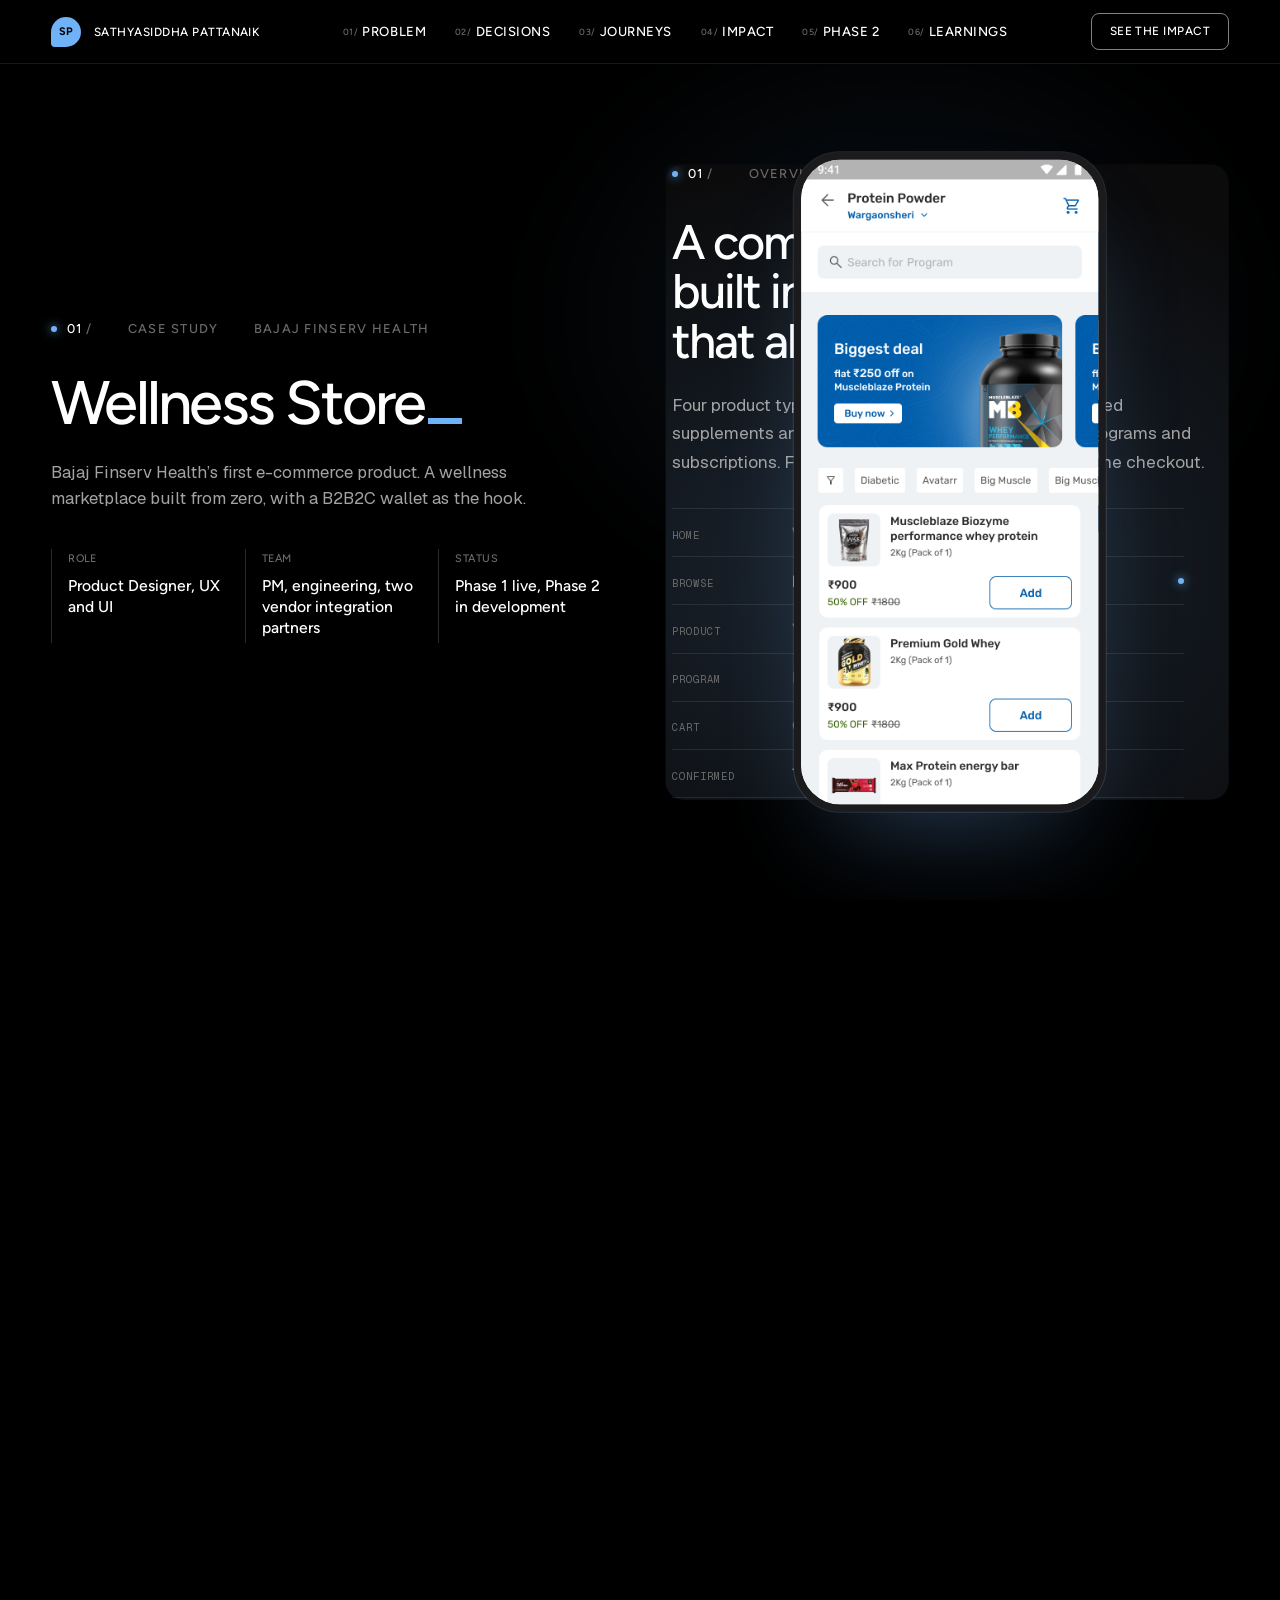
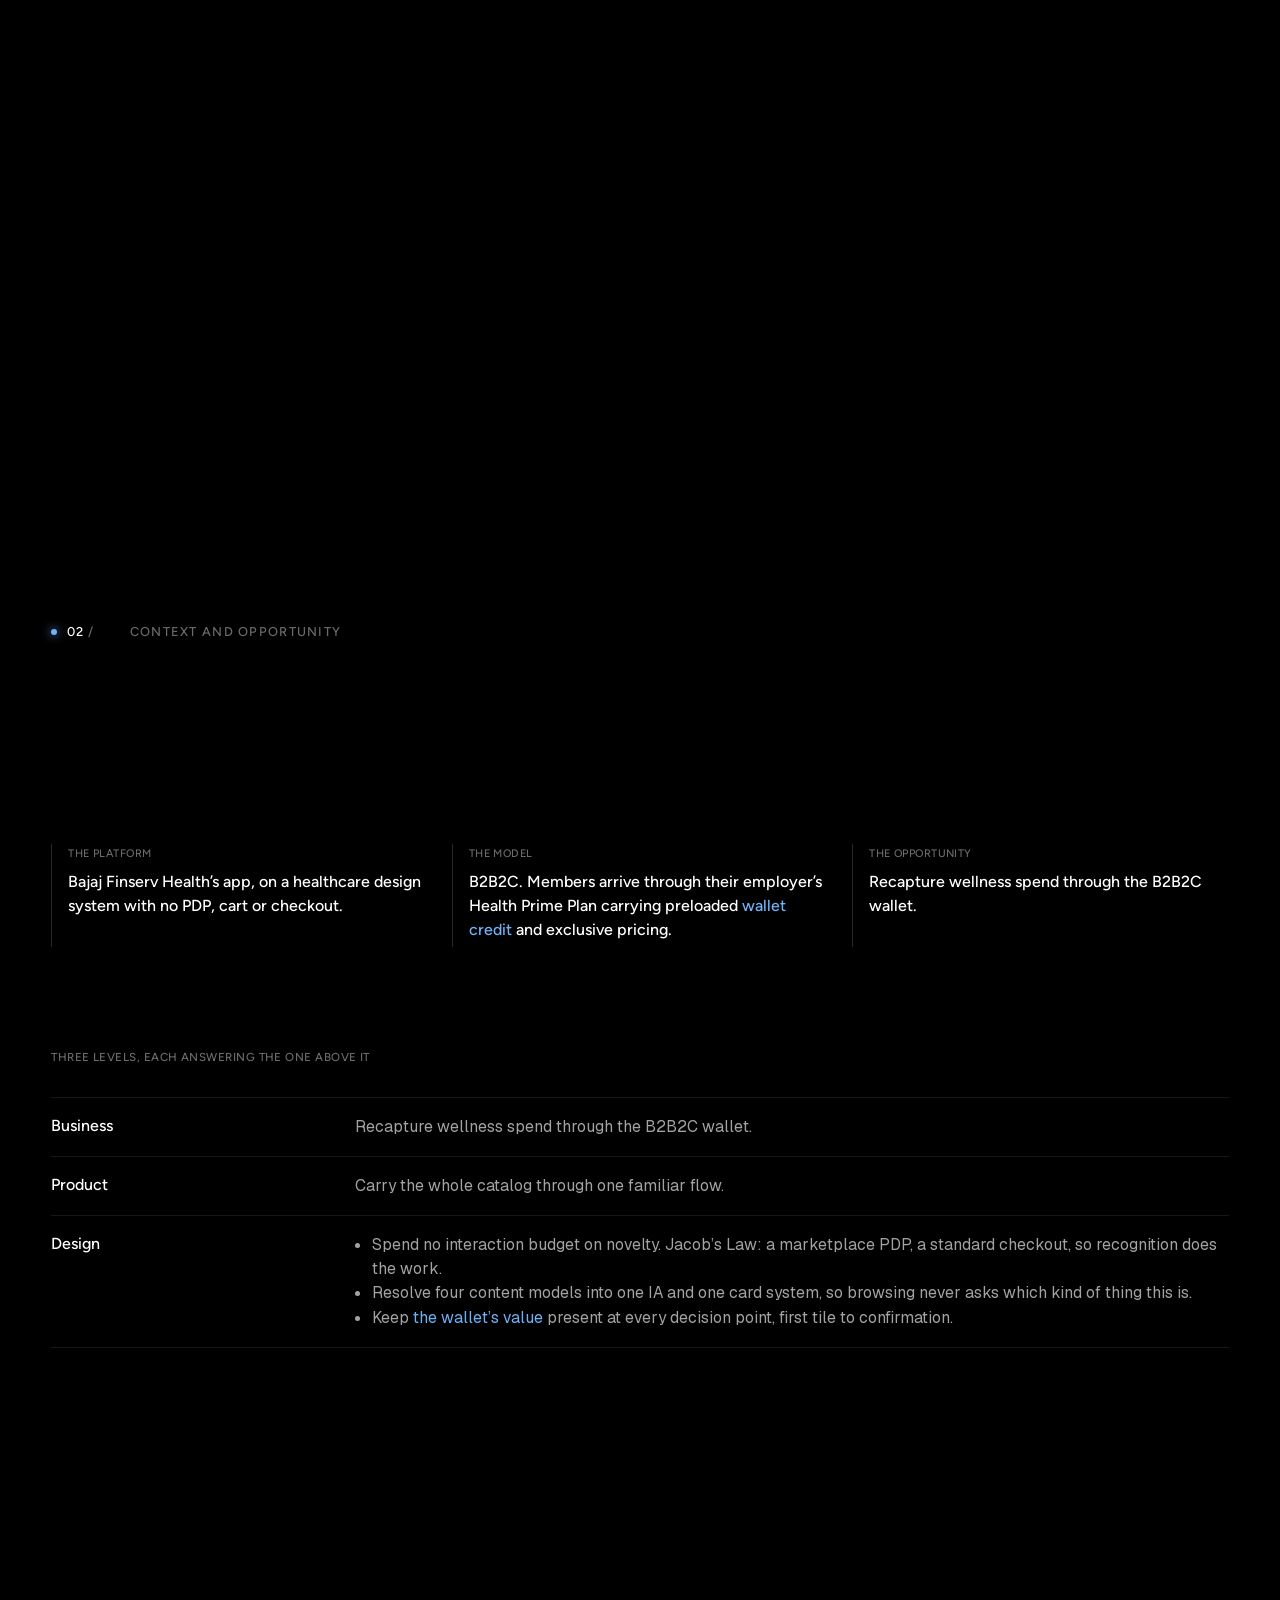
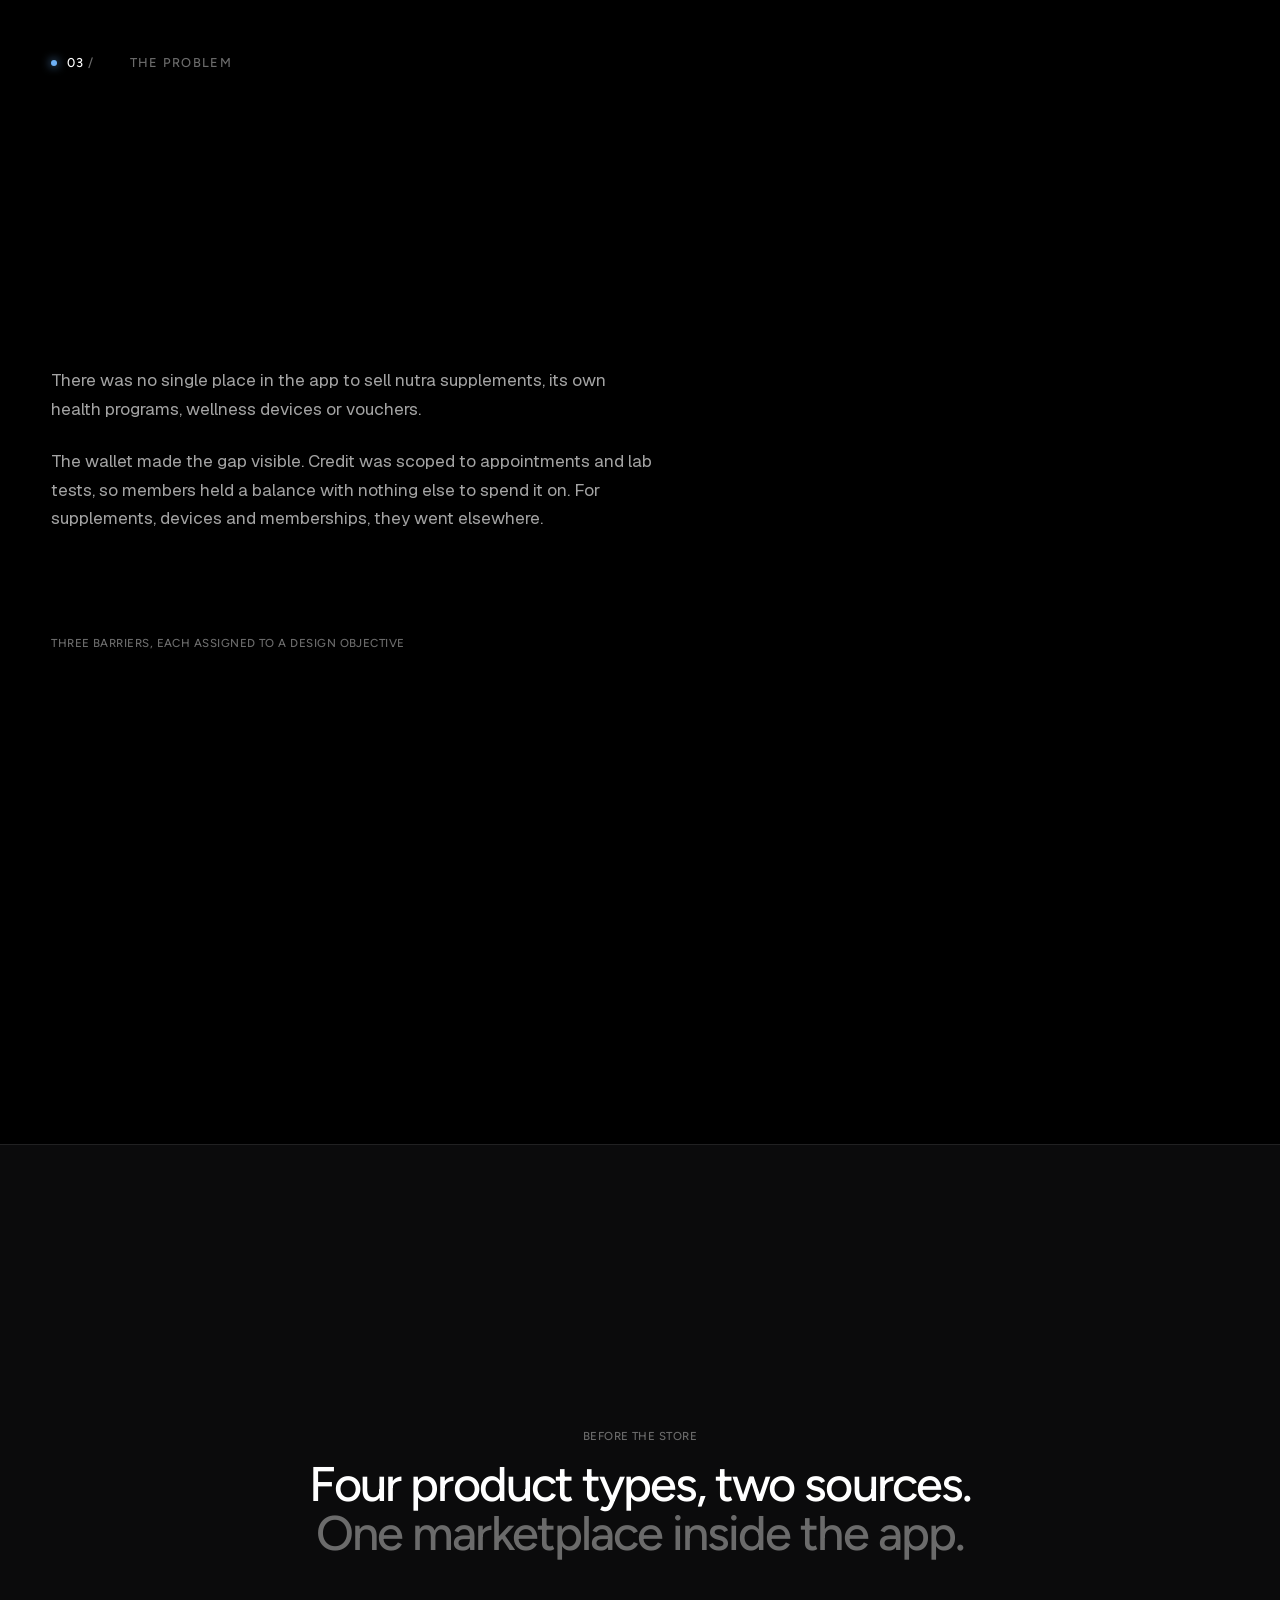
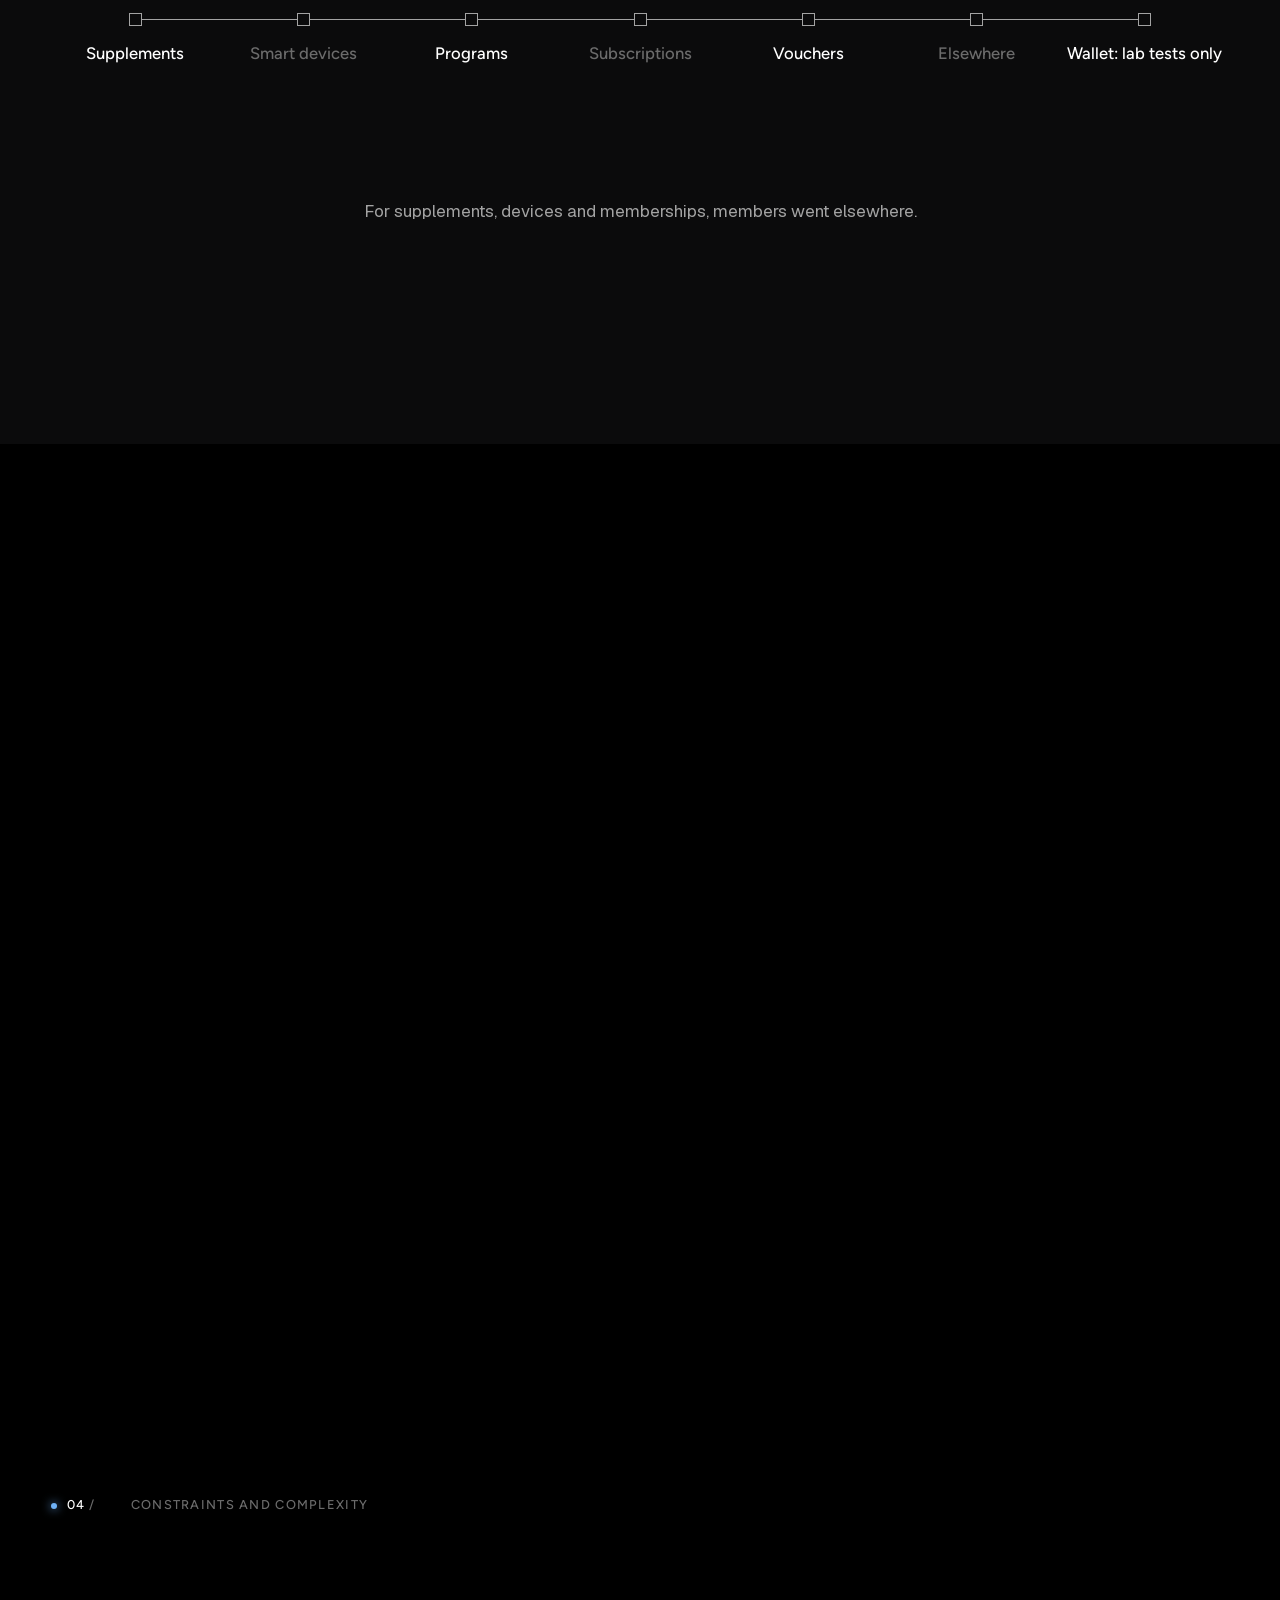
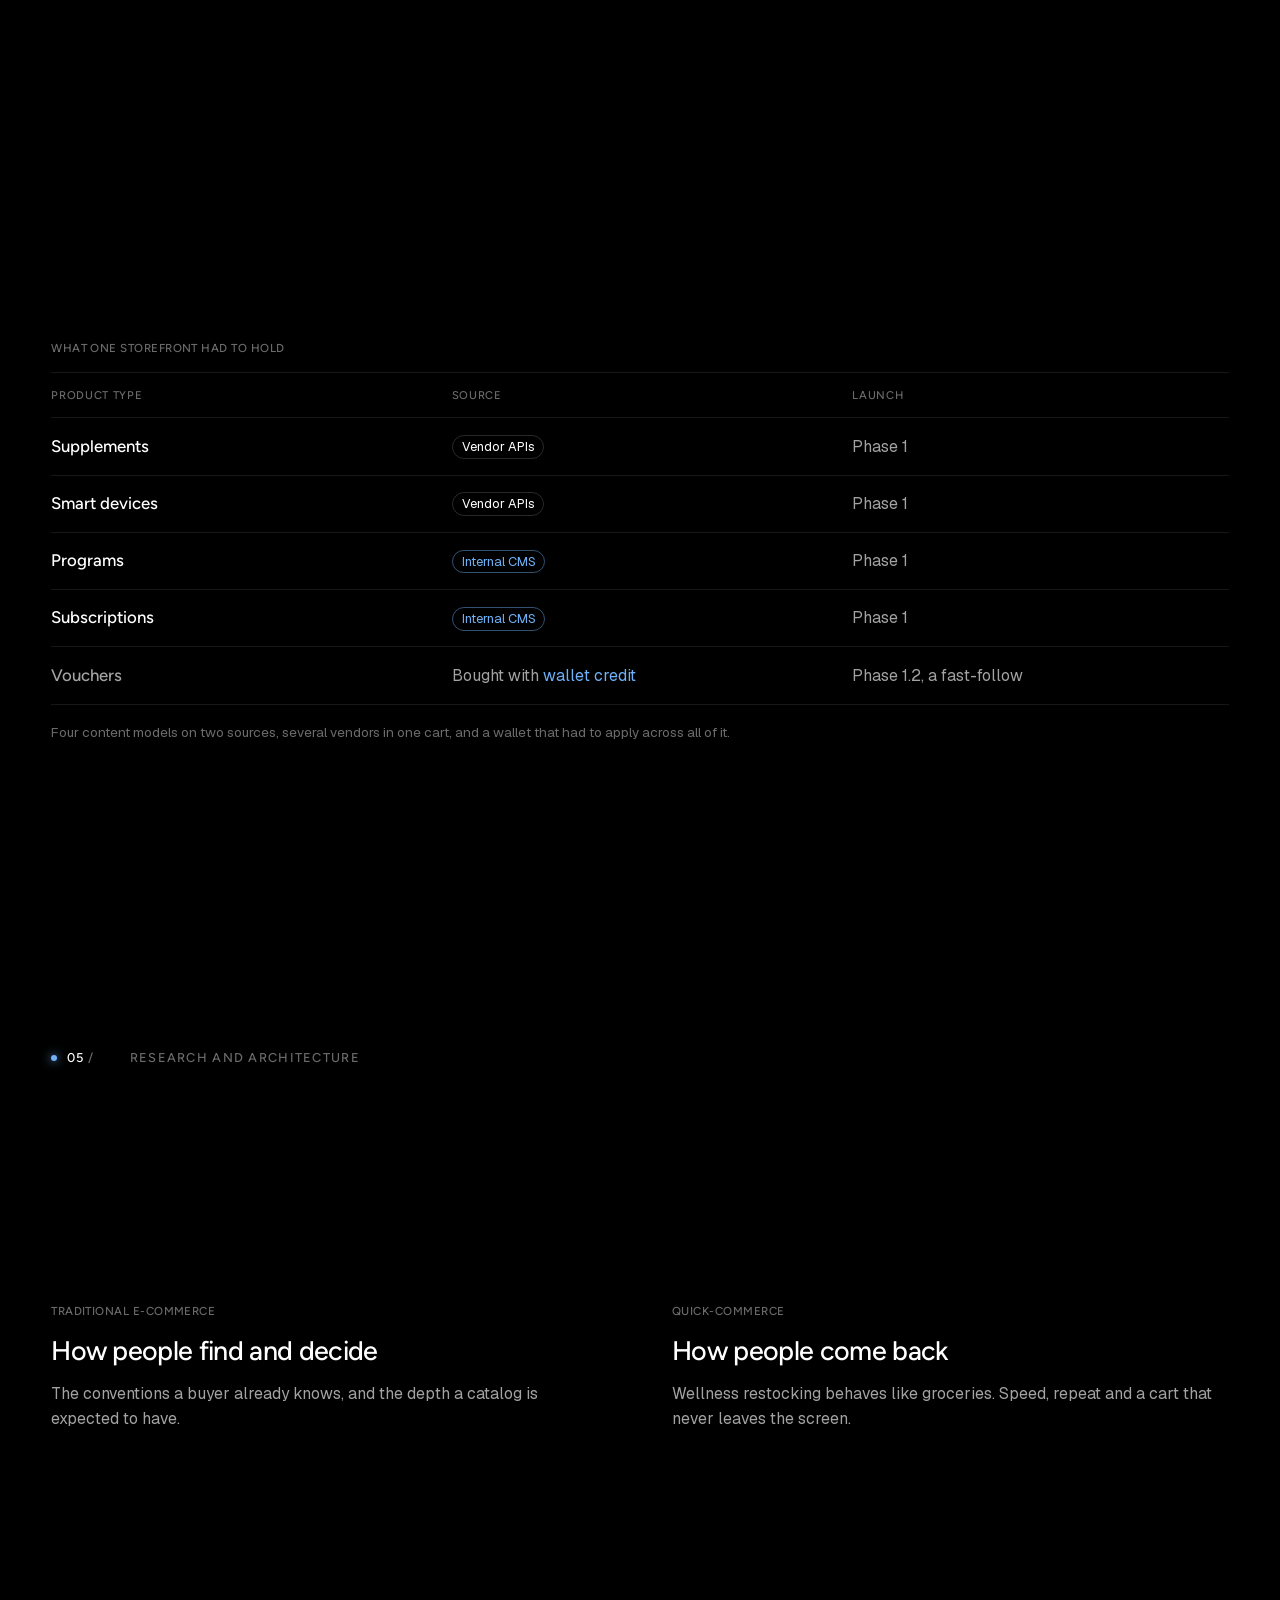
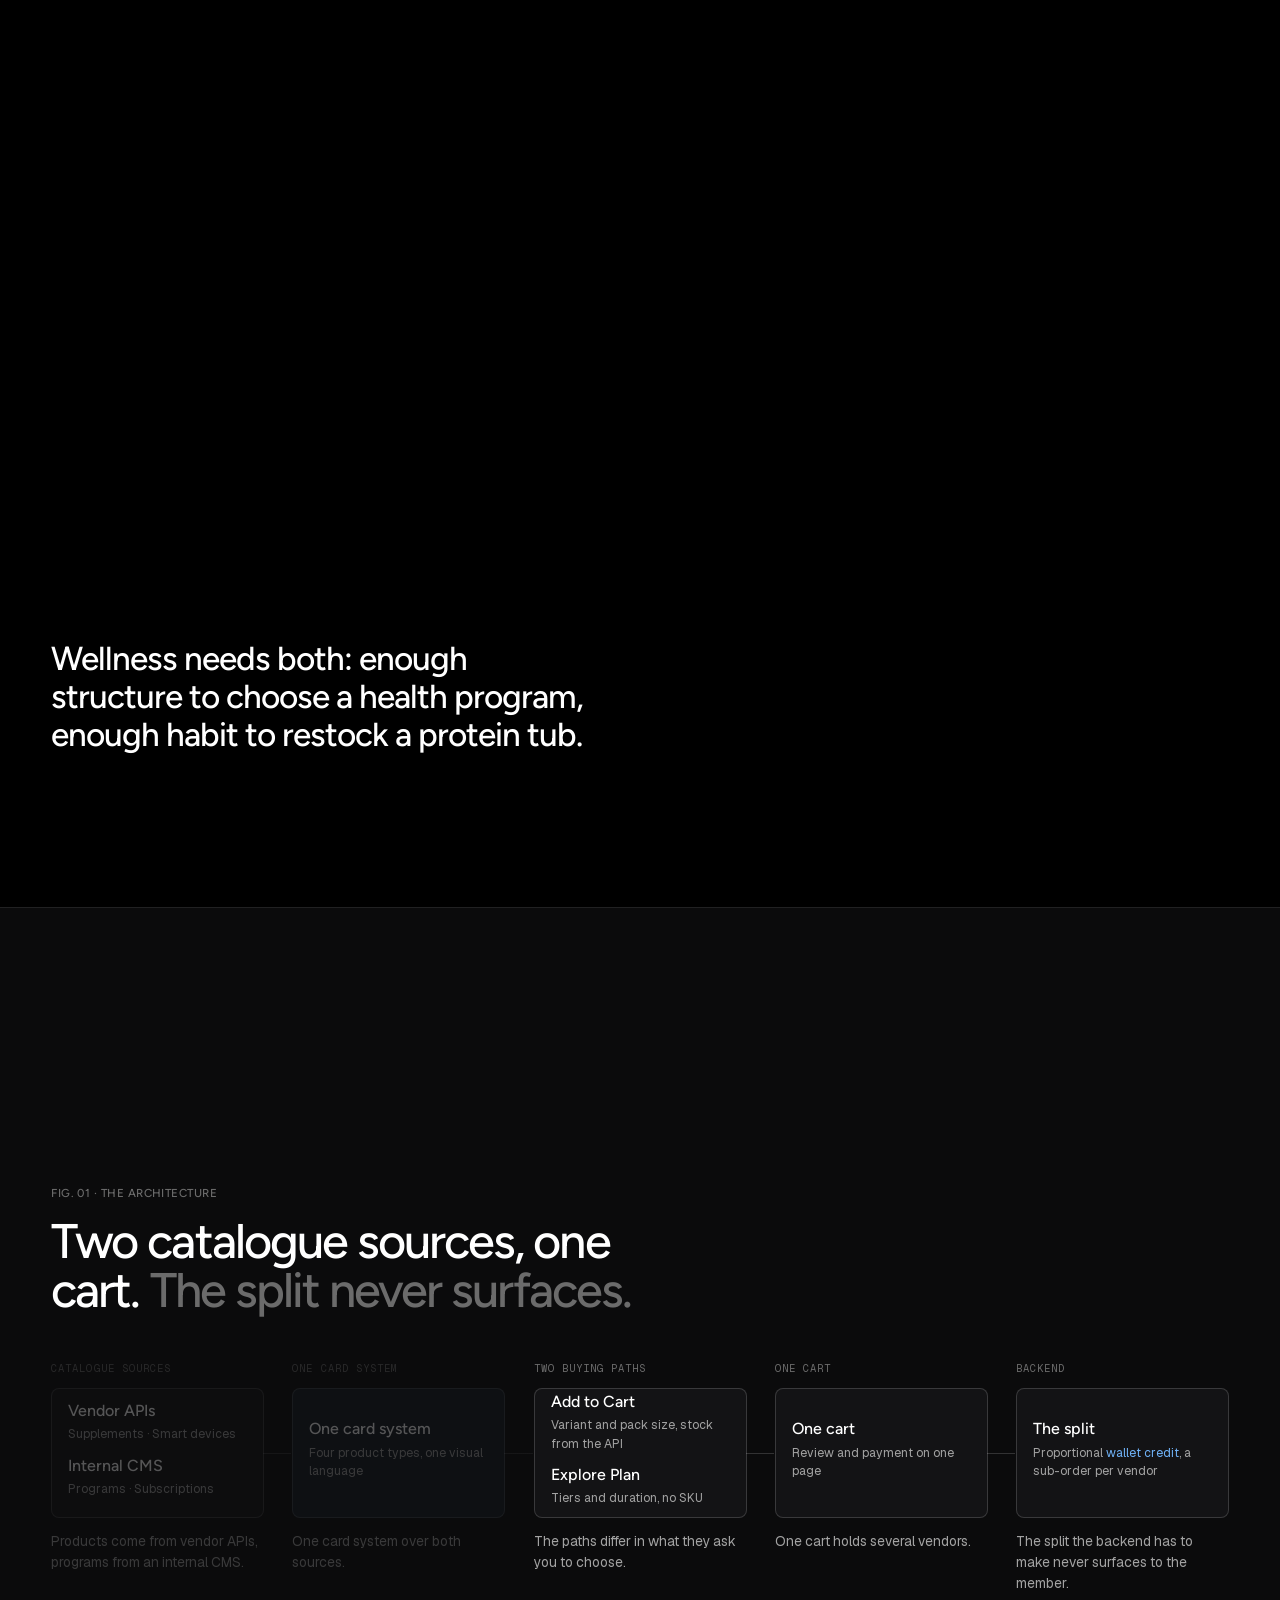
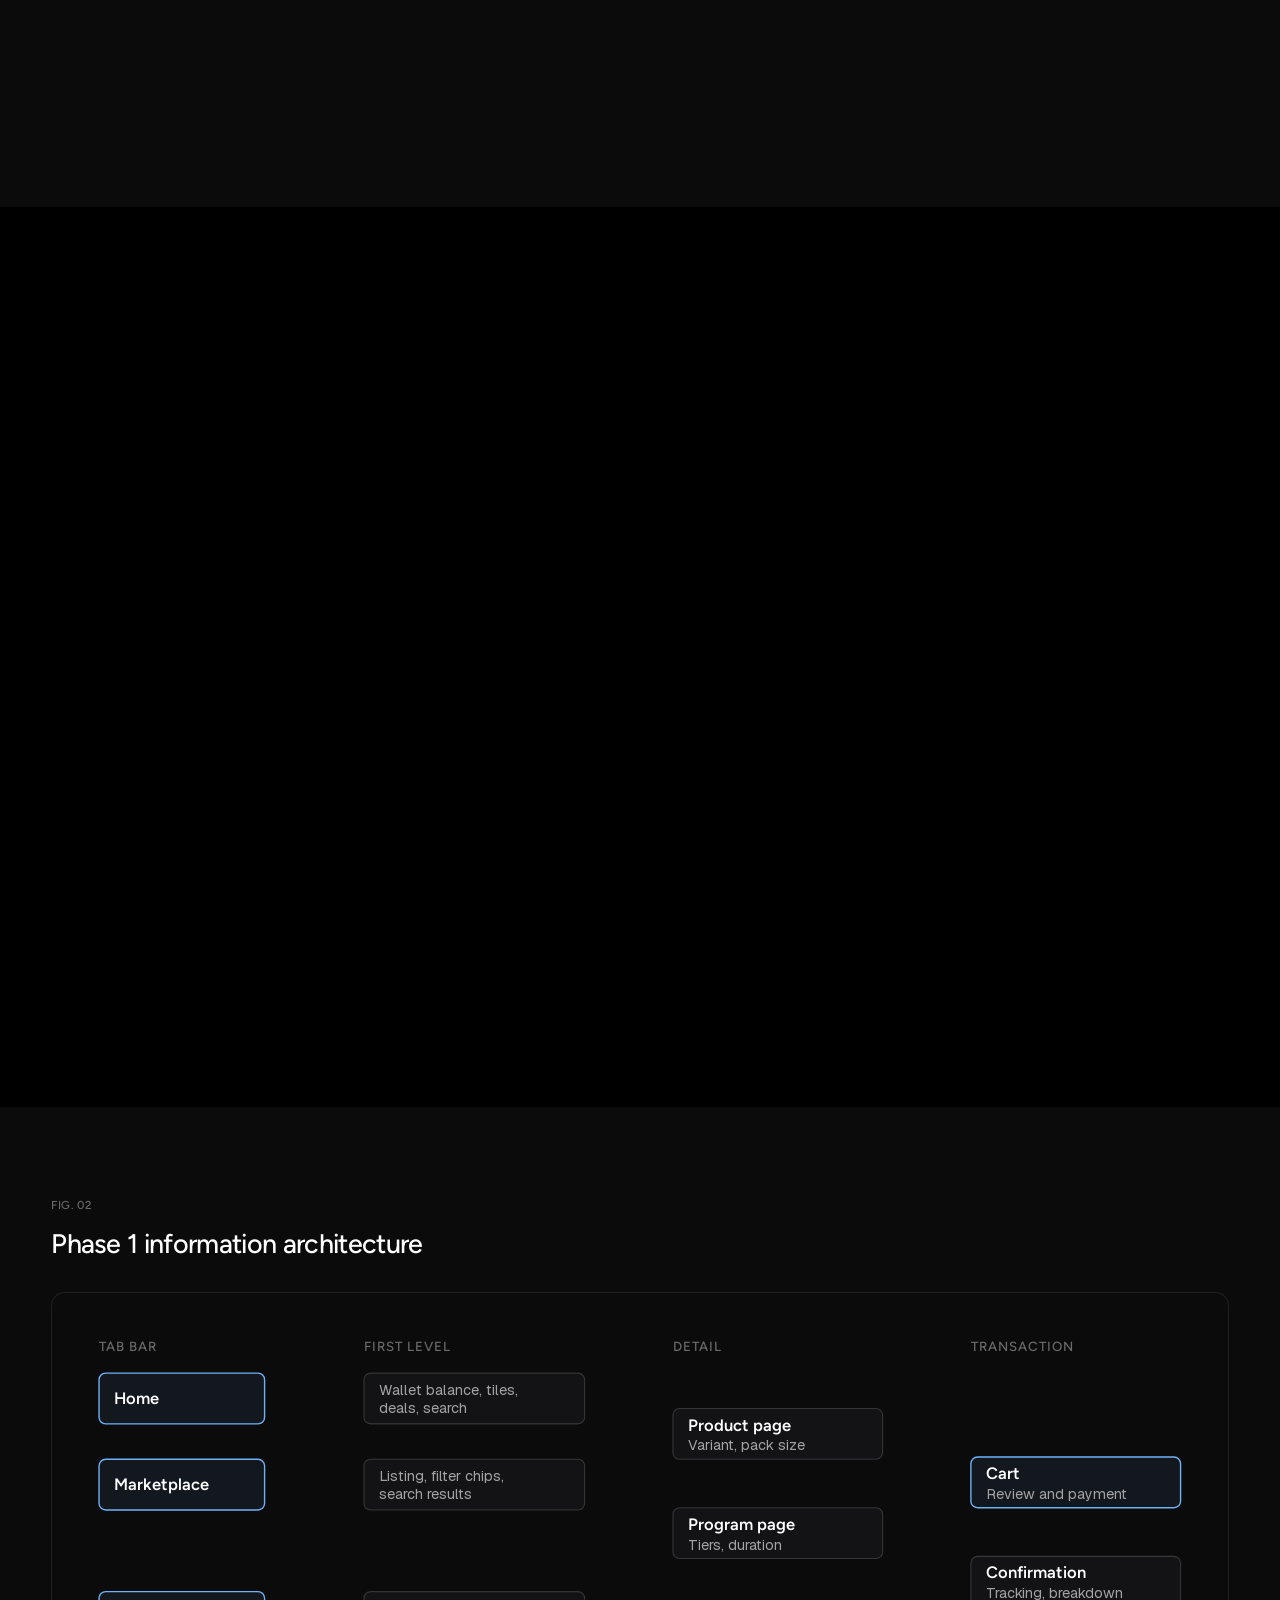
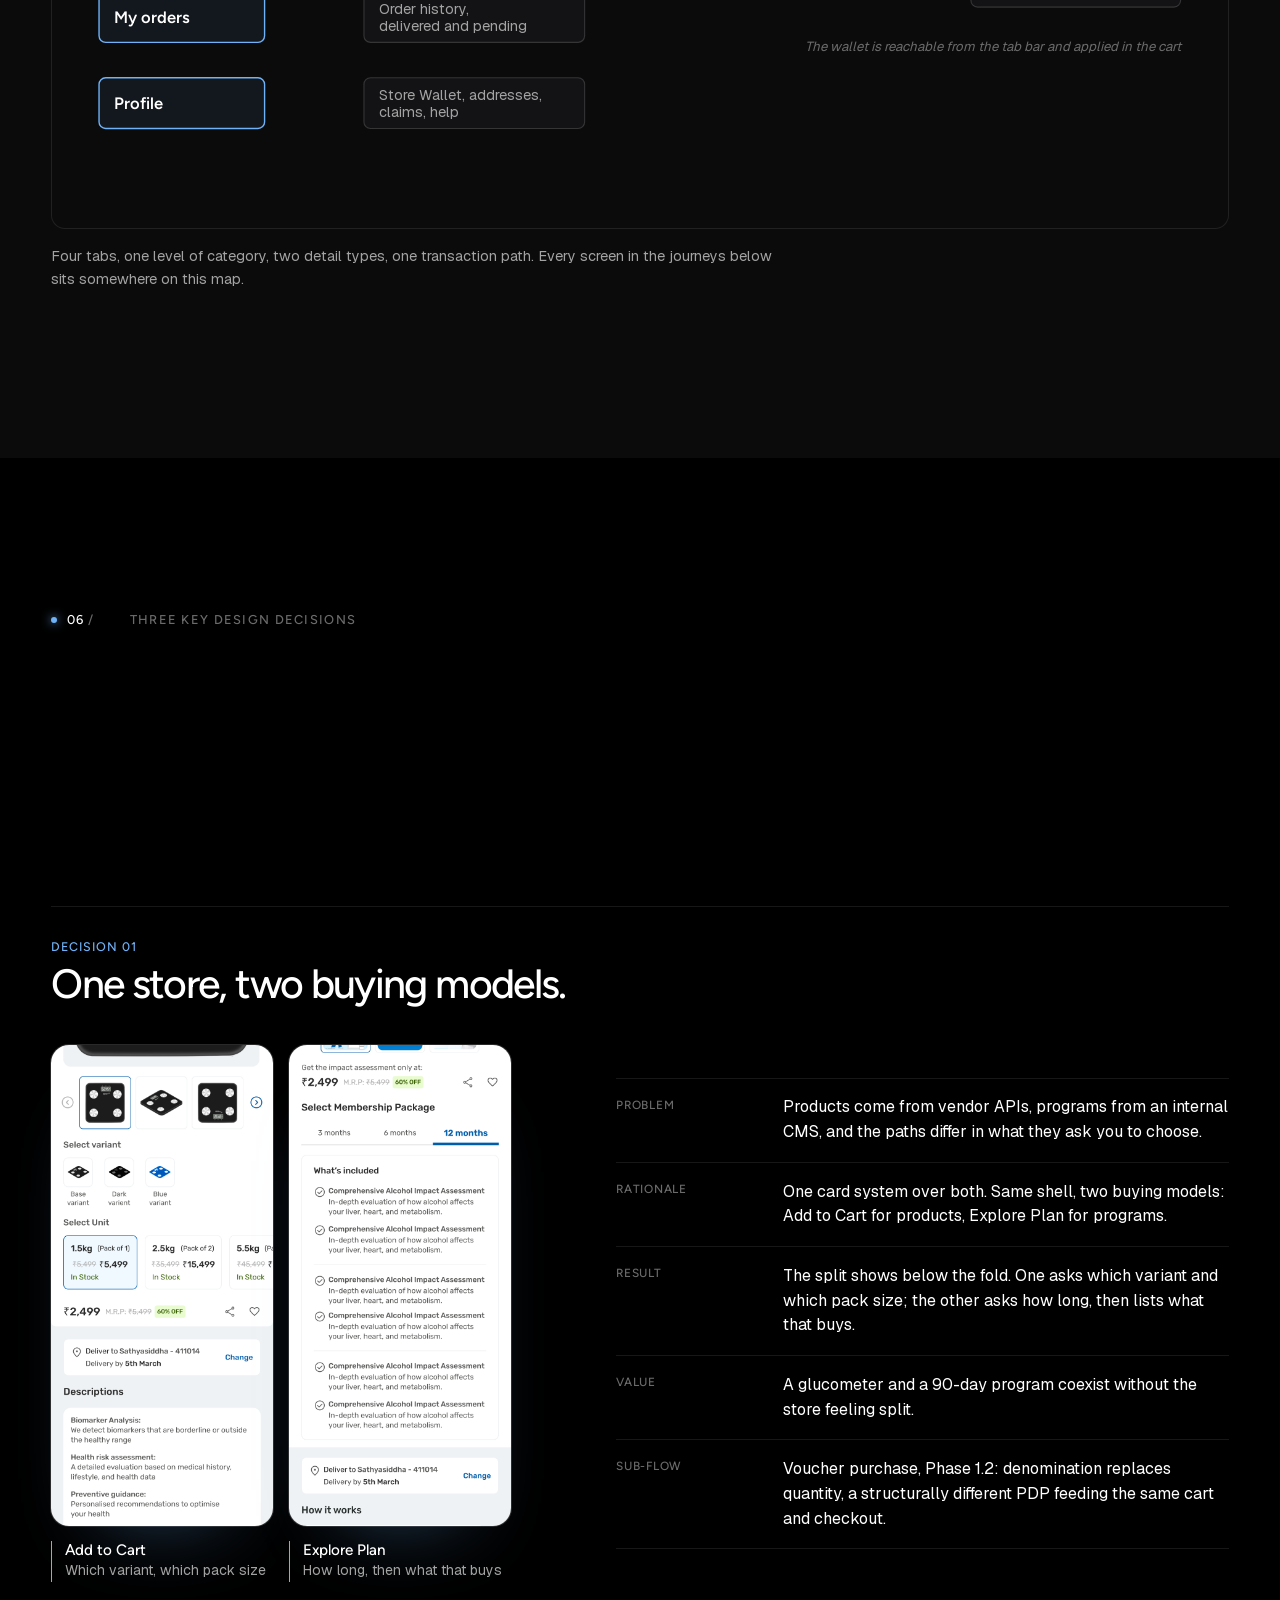
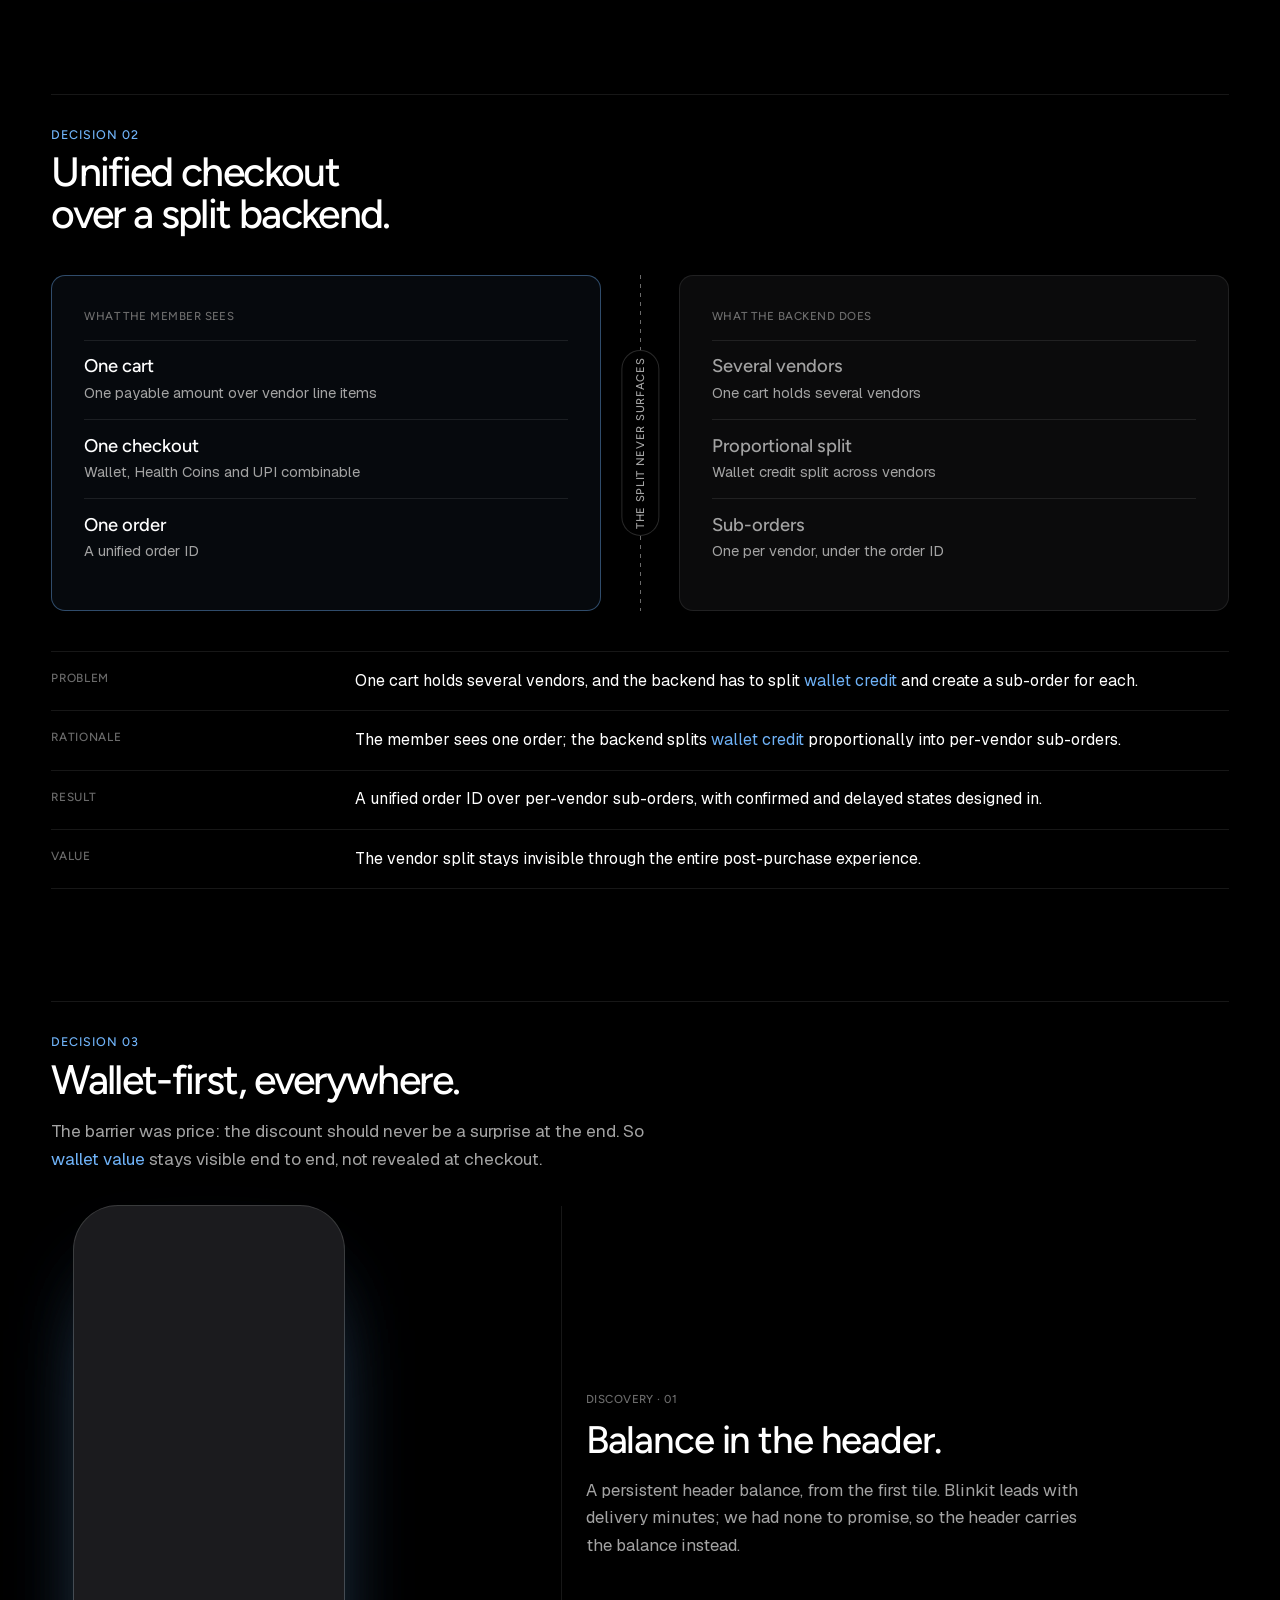
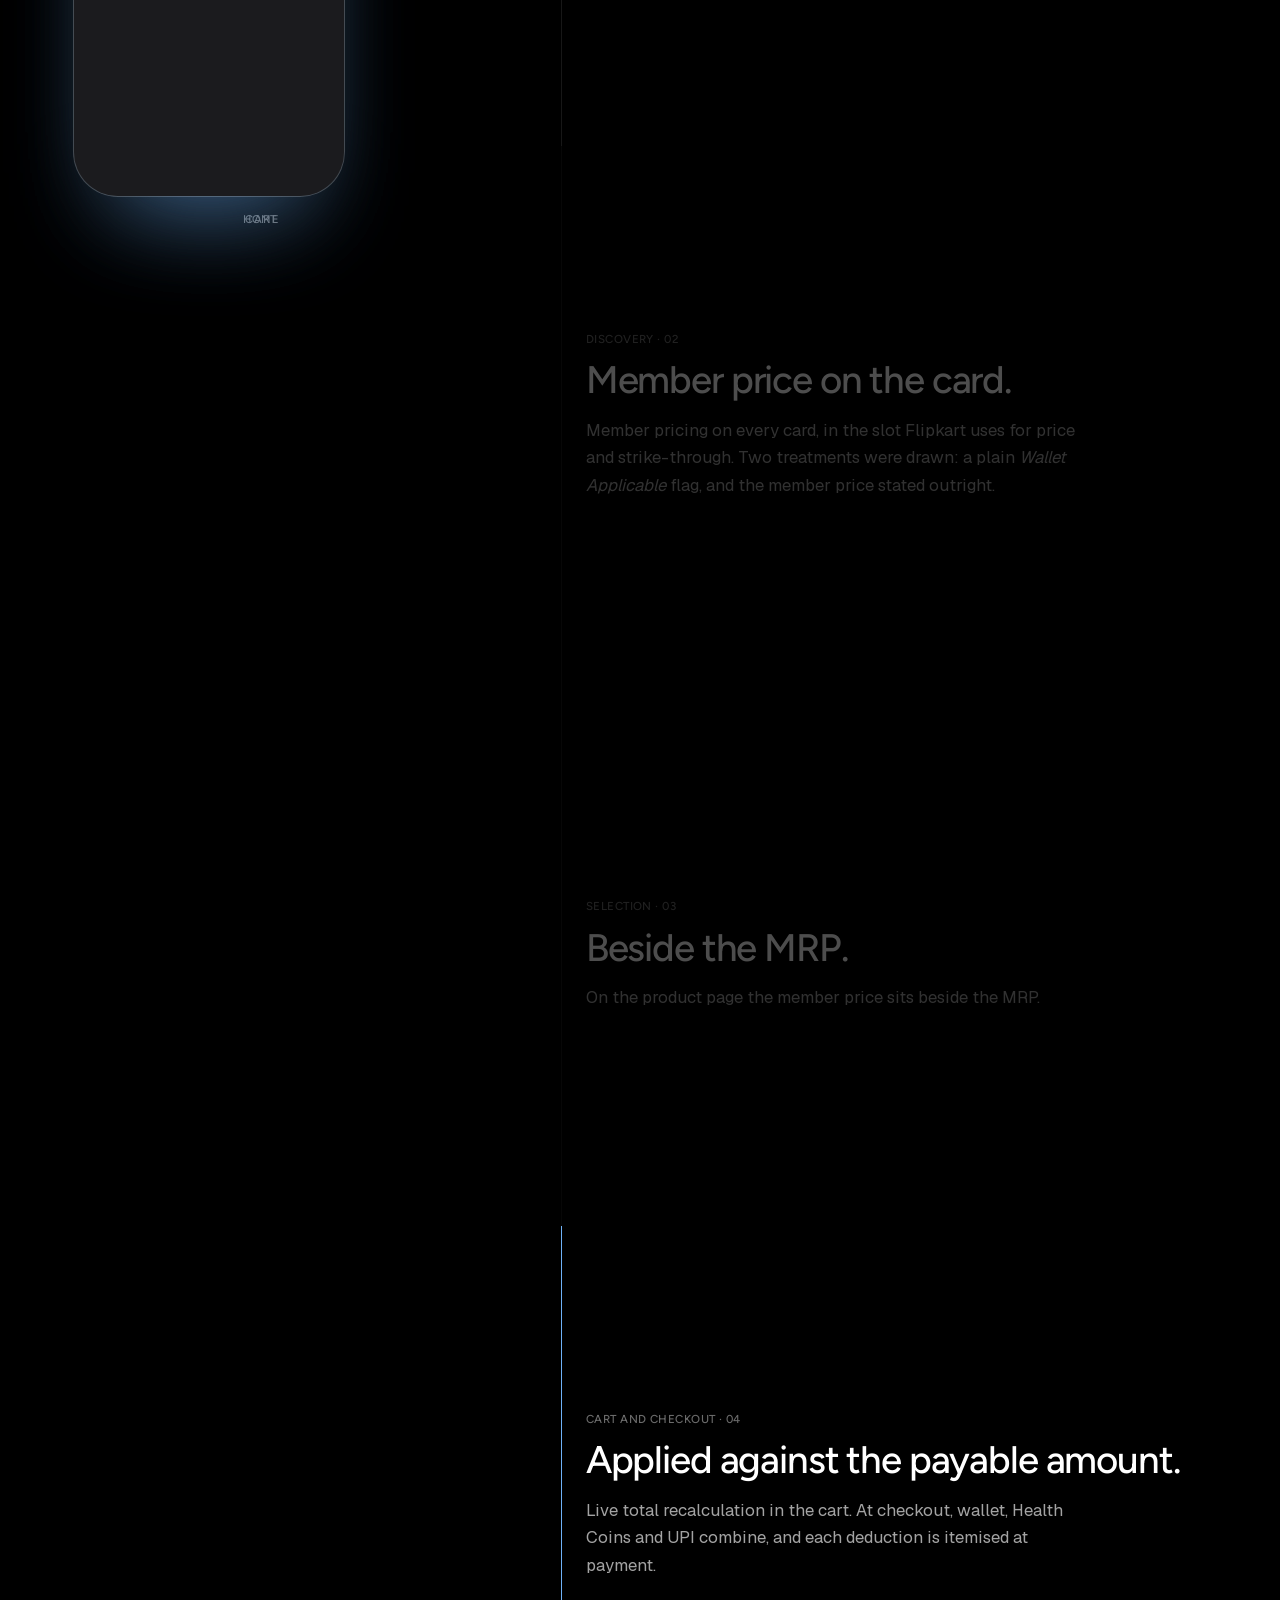
==== commit a8a06d7d: "Preview: Wellness story restructured; no drift on the research row Twelve chapters: context, problem" ====
--- a/preview/index.html
+++ b/preview/index.html
@@ -22,15 +22,15 @@
 <header class="bar" aria-label="Case study">
   <a class="bar-id" href="https://uxsiddha.github.io/home"><b>SP</b><span>Sathyasiddha Pattanaik</span></a>
   <nav class="bar-nav" aria-label="Chapters">
-    <a class="slink" href="#problem"><sup>01/</sup>Problem</a><a class="slink" href="#decisions"><sup>02/</sup>Decisions</a><a class="slink" href="#journeys"><sup>03/</sup>Journeys</a><a class="slink" href="#results"><sup>04/</sup>Results</a><a class="slink" href="#phase2"><sup>05/</sup>Phase 2</a><a class="slink" href="#learnings"><sup>06/</sup>Learnings</a>
+    <a class="slink" href="#problem"><sup>01/</sup>Problem</a><a class="slink" href="#decisions"><sup>02/</sup>Decisions</a><a class="slink" href="#journeys"><sup>03/</sup>Journeys</a><a class="slink" href="#impact"><sup>04/</sup>Impact</a><a class="slink" href="#phase2"><sup>05/</sup>Phase 2</a><a class="slink" href="#learnings"><sup>06/</sup>Learnings</a>
   </nav>
-  <a class="btn btn-solid" href="#results">See the results</a>
+  <a class="btn btn-solid" href="#impact">See the impact</a>
   <span class="bar-progress" aria-hidden="true"><i></i></span>
 </header>
 
 <main id="main">
 
-<!-- ================================================= 01 HERO -> 02 WHAT I BUILT
+<!-- ================================================= 01 HERO AND OVERVIEW
      One pinned stage, one phone. The headline gives way to the store as the
      phone crosses the stage; the screens step through the buying journey. -->
 <section class="act-a pin" id="top" data-pin data-span="0.7" aria-labelledby="hero-h">
@@ -60,9 +60,9 @@
         </figure>
       </div>
       <div class="a-built" id="built">
-        <div class="mark"><span>02</span><span>What I built</span><span>2025 to 2026</span></div>
+        <div class="mark"><span>01</span><span>Overview</span><span>2025 to 2026</span></div>
         <h2 class="h-sec" id="built-h" tabindex="-1">A commerce layer, built inside the app that already existed.</h2>
-        <p class="body">It holds four product types in one architecture: vendor-integrated supplements and smart devices alongside in-house programs and subscriptions. Four content models, one card system, one checkout.</p>
+        <p class="body">Four product types in one architecture: vendor-integrated supplements and smart devices alongside in-house programs and subscriptions. Four content models, one card system, one checkout.</p>
         <ol class="asks is-auto" id="built-asks" aria-label="The Phase 1 screens the phone is showing">
           <li><span>Home</span>Wallet balance above entitlement tiles</li>
           <li><span>Browse</span>Filter chips above product cards</li>
@@ -71,32 +71,62 @@
           <li><span>Cart</span>One payable amount over vendor lines</li>
           <li><span>Confirmed</span>Tracking and a payment breakdown</li>
         </ol>
-        <p class="fine">The primary user arrives through their employer&rsquo;s Health Prime Plan carrying preloaded <span class="wallet">wallet credit</span>. Every screen keeps the balance, and the price it changes, legible.</p>
-      </div>
-    </div>
-  </div>
-</section>
-
-<!-- ================================================= 03 WHY IT WAS BUILT -->
+      </div>
+    </div>
+  </div>
+</section>
+
+<!-- ================================================= 02 CONTEXT AND OPPORTUNITY -->
+<section class="sec context" id="context" aria-labelledby="ctx-h">
+  <div class="wrap">
+    <div class="mark"><span>02</span><span>Context and opportunity</span></div>
+    <h2 id="ctx-h" class="h-statement rv">A healthcare app <em>that had never sold anything.</em></h2>
+    <dl class="cols ctx-cols">
+      <div><dt>The platform</dt><dd>Bajaj Finserv Health&rsquo;s app, on a healthcare design system with no PDP, cart or checkout.</dd></div>
+      <div><dt>The model</dt><dd>B2B2C. Members arrive through their employer&rsquo;s Health Prime Plan carrying preloaded <span class="wallet">wallet credit</span> and exclusive pricing.</dd></div>
+      <div><dt>The opportunity</dt><dd>Recapture wellness spend through the B2B2C wallet.</dd></div>
+    </dl>
+    <div class="sec-gap">
+      <p class="kicker">Three levels, each answering the one above it</p>
+      <dl class="rows">
+        <div><dt>Business</dt><dd>Recapture wellness spend through the B2B2C wallet.</dd></div>
+        <div><dt>Product</dt><dd>Carry the whole catalog through one familiar flow.</dd></div>
+        <div><dt>Design</dt><dd><ul>
+          <li>Spend no interaction budget on novelty. Jacob&rsquo;s Law: a marketplace PDP, a standard checkout, so recognition does the work.</li>
+          <li>Resolve four content models into one IA and one card system, so browsing never asks which kind of thing this is.</li>
+          <li>Keep <span class="wallet">the wallet&rsquo;s value</span> present at every decision point, first tile to confirmation.</li>
+        </ul></dd></div>
+      </dl>
+    </div>
+  </div>
+</section>
+
+<!-- ================================================= 03 THE PROBLEM -->
 <section class="sec problem" id="problem" aria-labelledby="problem-h">
   <div class="wrap">
-    <div class="mark"><span>03</span><span>Why it was built</span></div>
+    <div class="mark"><span>03</span><span>The problem</span></div>
     <h2 id="problem-h" class="h-statement rv">Supplements, programs, devices, vouchers. <em>No one place to sell any of them.</em></h2>
     <div class="pb-row">
       <div>
-        <p class="body">Bajaj Finserv Health had no marketplace. There was no single place in the app to sell nutra supplements, its own health programs, wellness devices or vouchers.</p>
+        <p class="body">There was no single place in the app to sell nutra supplements, its own health programs, wellness devices or vouchers.</p>
         <p class="body">The wallet made the gap visible. Credit was scoped to appointments and lab tests, so members held a balance with nothing else to spend it on. For supplements, devices and memberships, they went elsewhere.</p>
       </div>
-      <dl class="figs">
-        <div><dt>Product types</dt><dd><span data-count="4">4</span></dd></div>
-        <div><dt>Content models</dt><dd><span data-count="4">4</span></dd></div>
-        <div><dt>Catalogue sources</dt><dd><span data-count="2">2</span></dd></div>
-      </dl>
-    </div>
-  </div>
-</section>
-
-<!-- four product types, scattered, collapse into one storefront -->
+      <div class="who who-1">
+        <div><p class="kicker">Primary &middot; B2B2C members</p><p>Employees on a Health Prime plan their employer bought. They arrive with preloaded <span class="wallet">wallet credit</span> and exclusive pricing.</p></div>
+        <div><p class="kicker">Also &middot; GMC groups</p><p>Members covered under Group Medical Coverage, reached through the same plan structure.</p></div>
+      </div>
+    </div>
+    <p class="kicker sec-gap">Three barriers, each assigned to a design objective</p>
+    <ol class="disc two">
+      <li class="disc-h" aria-hidden="true"><span>Barrier</span><span>Design objective</span></li>
+      <li><span>Too many options</span><span>Hold all four product types in one IA and one card system, so breadth never becomes noise.</span></li>
+      <li><span>Trust</span><span>Lean on patterns members already know, so nothing about the mechanics of buying asks to be learned.</span></li>
+      <li><span>Price</span><span>Keep <span class="wallet">the wallet&rsquo;s value</span> visible from home through confirmation, so the discount is never a surprise at the end.</span></li>
+    </ol>
+  </div>
+</section>
+
+<!-- problem -> solution: the scattered catalogue collapses into one storefront -->
 <section class="act-c pin" id="collapse" data-pin data-span="0.75" aria-labelledby="collapse-h">
   <div class="pin-stage">
     <div class="wrap c-wrap">
@@ -122,63 +152,49 @@
   </div>
 </section>
 
-<!-- ================================================= 04 CONSTRAINTS AND GOALS -->
-<section class="sec" id="goals" aria-labelledby="goals-h">
-  <div class="wrap">
-    <div class="mark"><span>04</span><span>Constraints and goals</span></div>
-    <h2 id="goals-h" class="h-statement rv">Two constraints shaped everything that followed.</h2>
+<!-- ================================================= 04 CONSTRAINTS AND COMPLEXITY -->
+<section class="sec" id="constraints" aria-labelledby="con-h">
+  <div class="wrap">
+    <div class="mark"><span>04</span><span>Constraints and complexity</span></div>
+    <h2 id="con-h" class="h-statement rv">Two constraints shaped <em>everything that followed.</em></h2>
     <dl class="cols facts two-up">
-      <div><dt>01 &middot; No platform, no commerce patterns</dt><dd>Nowhere to sell nutra supplements, health devices, memberships or programs. The healthcare design system had no PDP, cart or checkout, and no vocabulary for quick-commerce or traditional e-commerce. Iterated toward commerce, not forked into a second system.</dd></div>
+      <div><dt>01 &middot; No platform, no commerce patterns</dt><dd>The healthcare design system had no PDP, cart or checkout, and no vocabulary for quick-commerce or traditional e-commerce. Iterated toward commerce, not forked into a second system.</dd></div>
       <div><dt>02 &middot; An ASAP go-live</dt><dd>Reuse over custom builds. Vouchers as a fast-follow, not an MVP blocker. Personalization deferred. Designing to what engineering could ship was the job, not a compromise.</dd></div>
     </dl>
     <div class="sec-gap">
-      <p class="kicker">Three levels, each answering the one above it</p>
-      <dl class="rows">
-        <div><dt>Business</dt><dd>Recapture wellness spend through the B2B2C wallet.</dd></div>
-        <div><dt>Product</dt><dd>Carry the whole catalog through one familiar flow.</dd></div>
-        <div><dt>Design</dt><dd><ul>
-          <li>Spend no interaction budget on novelty. Jacob&rsquo;s Law: a marketplace PDP, a standard checkout, so recognition does the work.</li>
-          <li>Resolve four content models into one IA and one card system, so browsing never asks which kind of thing this is.</li>
-          <li>Keep <span class="wallet">the wallet&rsquo;s value</span> present at every decision point, first tile to confirmation.</li>
-        </ul></dd></div>
-      </dl>
-    </div>
-  </div>
-</section>
-
-<!-- ================================================= 05 WHO WE DESIGNED FOR -->
-<section class="sec" id="persona" aria-labelledby="persona-h">
-  <div class="wrap">
-    <div class="mark"><span>05</span><span>Who we designed for</span></div>
-    <h2 id="persona-h" class="h-sec rv">Two audiences, one storefront. <em>Both arrive with an entitlement.</em></h2>
-    <div class="who">
-      <div><p class="kicker">Primary &middot; B2B2C members</p><p>Employees on a Health Prime plan their employer bought. They arrive with preloaded <span class="wallet">wallet credit</span> and exclusive pricing. The primary audience.</p></div>
-      <div><p class="kicker">Also &middot; GMC groups</p><p>Members covered under Group Medical Coverage, reached through the same plan structure.</p></div>
-    </div>
-    <p class="body sec-gap">Three barriers stood in the way. Each was assigned to a design objective rather than left as background colour.</p>
-    <ol class="disc two">
-      <li class="disc-h" aria-hidden="true"><span>Barrier</span><span>Design objective</span></li>
-      <li><span>Too many options</span><span>Hold all four product types in one IA and one card system, so breadth never becomes noise.</span></li>
-      <li><span>Trust</span><span>Lean on patterns members already know, so nothing about the mechanics of buying asks to be learned.</span></li>
-      <li><span>Price</span><span>Keep <span class="wallet">the wallet&rsquo;s value</span> visible from home through confirmation, so the discount is never a surprise at the end.</span></li>
-    </ol>
-  </div>
-</section>
-
-<!-- ================================================= 06 APPROACH -->
-<section class="sec building" id="approach" aria-labelledby="approach-h">
-  <div class="wrap">
-    <div class="mark"><span>06</span><span>Approach</span></div>
-    <h2 id="approach-h" class="h-statement rv">Brief to shipped, <em>in one loop.</em></h2>
-    <ol class="loop loop-notes" aria-label="The approach">
-      <li><b>Problem statement</b><small>No one place to sell wellness</small></li>
-      <li><b>Secondary research</b><small>Traditional e-commerce and quick-commerce</small></li>
-      <li><b>Persona</b><small>One member, three barriers</small></li>
-      <li><b>Scenarios and edge cases</b><small>Empty, out of stock, delayed, no wallet</small></li>
-      <li class="is-loop"><b>Design and iterate</b><small>Reviewed against business and engineering</small></li>
-      <li><b>Final output</b><small>Shipped on the extended design system</small></li>
-    </ol>
-    <p class="fine">Step 05 ran as a loop, not a stage. Feedback went back into the UX before anything was committed to final design.</p>
+      <p class="kicker">What one storefront had to hold</p>
+      <div class="cx" role="table" aria-label="Product types, where each comes from, and when it launched">
+        <div class="cx-row cx-h" role="row"><span role="columnheader">Product type</span><span role="columnheader">Source</span><span role="columnheader">Launch</span></div>
+        <div class="cx-row" role="row"><span role="cell">Supplements</span><span role="cell"><i class="src">Vendor APIs</i></span><span role="cell">Phase 1</span></div>
+        <div class="cx-row" role="row"><span role="cell">Smart devices</span><span role="cell"><i class="src">Vendor APIs</i></span><span role="cell">Phase 1</span></div>
+        <div class="cx-row" role="row"><span role="cell">Programs</span><span role="cell"><i class="src cms">Internal CMS</i></span><span role="cell">Phase 1</span></div>
+        <div class="cx-row" role="row"><span role="cell">Subscriptions</span><span role="cell"><i class="src cms">Internal CMS</i></span><span role="cell">Phase 1</span></div>
+        <div class="cx-row cx-later" role="row"><span role="cell">Vouchers</span><span role="cell">Bought with <span class="wallet">wallet credit</span></span><span role="cell">Phase 1.2, a fast-follow</span></div>
+      </div>
+      <p class="fine">Four content models on two sources, several vendors in one cart, and a wallet that had to apply across all of it.</p>
+    </div>
+  </div>
+</section>
+
+<!-- ================================================= 05 RESEARCH AND ARCHITECTURE -->
+<section class="sec" id="research" aria-labelledby="research-h">
+  <div class="wrap">
+    <div class="mark"><span>05</span><span>Research and architecture</span></div>
+    <h2 id="research-h" class="h-sec rv">Two categories, <em>studied for two different questions.</em></h2>
+    <div class="split2 sec-gap">
+      <div><p class="kicker">Traditional e-commerce</p><h3 class="h-sub">How people find and decide</h3><p class="body-sm">The conventions a buyer already knows, and the depth a catalog is expected to have.</p></div>
+      <div><p class="kicker">Quick-commerce</p><h3 class="h-sub">How people come back</h3><p class="body-sm">Wellness restocking behaves like groceries. Speed, repeat and a cart that never leaves the screen.</p></div>
+    </div>
+  </div>
+  <div class="screens screens-5" data-still>
+    <figure class="scr"><img src="public/research/amazon.jpg" width="720" height="1561" alt="Amazon home: a search field with lens and voice input, a grid of category icons, a seasonal campaign row and a deals grid with discount and countdown labels." loading="lazy" decoding="async"><figcaption><span>Amazon &middot; took</span>A category grid, not a carousel. That fixed the fold: entitlement tiles above a banner.</figcaption></figure>
+    <figure class="scr"><img src="public/research/flipkart.jpg" width="720" height="1561" alt="Flipkart home: service tabs across the top, a search field, a category tab row, a personalised continue-browsing shelf and a suggested-for-you grid with ratings and struck-through prices." loading="lazy" decoding="async"><figcaption><span>Flipkart &middot; took</span>Price, strike-through and rating on the card itself. The member price sits in the same slot.</figcaption></figure>
+    <figure class="scr"><img src="public/research/zepto.jpg" width="720" height="1561" alt="Zepto home: a delivery-time promise, store tabs, emoji category tabs, a campaign banner, category tiles each carrying a starting price, a persistent cart pill and a Buy Again tab." loading="lazy" decoding="async"><figcaption><span>Zepto &middot; took</span>A price anchor on every tile and a Buy Again tab. Restocking is a different job from discovery.</figcaption></figure>
+    <figure class="scr"><img src="public/research/blinkit.jpg" width="720" height="1561" alt="Blinkit home: a store-proximity banner, a delivery time in minutes set as the largest thing on screen, a search field and a category tab row." loading="lazy" decoding="async"><figcaption><span>Blinkit &middot; adapted</span>Delivery time as the headline. We had no minutes to promise, so the header carries the balance instead.</figcaption></figure>
+    <figure class="scr"><img src="public/research/instamart.jpg" width="720" height="1561" alt="Swiggy Instamart: a mode switcher across Food, Instamart, Dineout and Scenes, a search field, and filter chips for store, offers and speed." loading="lazy" decoding="async"><figcaption><span>Instamart &middot; took</span>One app, several modes behind one switcher. The four product types sit under one card system for the same reason.</figcaption></figure>
+  </div>
+  <div class="wrap sec-gap">
+    <p class="pull">Wellness needs both: enough structure to choose a health program, enough habit to restock a protein tub.</p>
   </div>
 </section>
 
@@ -192,9 +208,9 @@
       </div>
       <ol class="sys" id="sys" aria-label="The architecture, from catalogue to cart">
         <li><span class="sys-k">Catalogue sources</span><div class="sys-node"><b>Vendor APIs</b><small>Supplements &middot; Smart devices</small><b>Internal CMS</b><small>Programs &middot; Subscriptions</small></div><p class="sys-p">Products come from vendor APIs, programs from an internal CMS.</p></li>
-        <li><span class="sys-k">One card system</span><div class="sys-node is-ai"><b>One card system</b><small>Four product types, one visual language</small></div><p class="sys-p">One card system over both sources, so browsing never asks which kind of thing this is.</p></li>
+        <li><span class="sys-k">One card system</span><div class="sys-node is-ai"><b>One card system</b><small>Four product types, one visual language</small></div><p class="sys-p">One card system over both sources.</p></li>
         <li><span class="sys-k">Two buying paths</span><div class="sys-node"><b>Add to Cart</b><small>Variant and pack size, stock from the API</small><b>Explore Plan</b><small>Tiers and duration, no SKU</small></div><p class="sys-p">The paths differ in what they ask you to choose.</p></li>
-        <li><span class="sys-k">One cart</span><div class="sys-node"><b>One cart</b><small>Review and payment on one page</small></div><p class="sys-p">One cart holds several vendors. The member sees one order.</p></li>
+        <li><span class="sys-k">One cart</span><div class="sys-node"><b>One cart</b><small>Review and payment on one page</small></div><p class="sys-p">One cart holds several vendors.</p></li>
         <li><span class="sys-k">Backend</span><div class="sys-node"><b>The split</b><small>Proportional <span class="wallet">wallet credit</span>, a sub-order per vendor</small></div><p class="sys-p">The split the backend has to make never surfaces to the member.</p></li>
       </ol>
     </div>
@@ -274,85 +290,118 @@
   </div>
 </section>
 
-<!-- ================================================= 07 SECONDARY RESEARCH -->
-<section class="sec" id="research" aria-labelledby="research-h">
-  <div class="wrap">
-    <div class="mark"><span>07</span><span>Secondary research</span></div>
-    <h2 id="research-h" class="h-sec rv">Two categories, <em>studied for two different questions.</em></h2>
-    <div class="split2 sec-gap">
-      <div><p class="kicker">Traditional e-commerce</p><h3 class="h-sub">How people find and decide</h3><p class="body-sm">The conventions a buyer already knows, and the depth a catalog is expected to have.</p></div>
-      <div><p class="kicker">Quick-commerce</p><h3 class="h-sub">How people come back</h3><p class="body-sm">Wellness restocking behaves like groceries. Speed, repeat and a cart that never leaves the screen.</p></div>
-    </div>
-  </div>
-  <div class="screens screens-5">
-    <figure class="scr"><img src="public/research/amazon.jpg" width="720" height="1561" alt="Amazon home: a search field with lens and voice input, a grid of category icons, a seasonal campaign row and a deals grid with discount and countdown labels." loading="lazy" decoding="async"><figcaption><span>Amazon</span>A category grid, not a carousel. That fixed the fold: entitlement tiles above a banner.</figcaption></figure>
-    <figure class="scr"><img src="public/research/flipkart.jpg" width="720" height="1561" alt="Flipkart home: service tabs across the top, a search field, a category tab row, a personalised continue-browsing shelf and a suggested-for-you grid with ratings and struck-through prices." loading="lazy" decoding="async"><figcaption><span>Flipkart</span>Price, strike-through and rating on the card itself. The member price sits in the same slot.</figcaption></figure>
-    <figure class="scr"><img src="public/research/zepto.jpg" width="720" height="1561" alt="Zepto home: a delivery-time promise, store tabs, emoji category tabs, a campaign banner, category tiles each carrying a starting price, a persistent cart pill and a Buy Again tab." loading="lazy" decoding="async"><figcaption><span>Zepto</span>A price anchor on every tile and a Buy Again tab. Restocking is a different job from discovery.</figcaption></figure>
-    <figure class="scr"><img src="public/research/blinkit.jpg" width="720" height="1561" alt="Blinkit home: a store-proximity banner, a delivery time in minutes set as the largest thing on screen, a search field and a category tab row." loading="lazy" decoding="async"><figcaption><span>Blinkit</span>Delivery time as the headline. We had no minutes to promise, so the header carries the balance instead.</figcaption></figure>
-    <figure class="scr"><img src="public/research/instamart.jpg" width="720" height="1561" alt="Swiggy Instamart: a mode switcher across Food, Instamart, Dineout and Scenes, a search field, and filter chips for store, offers and speed." loading="lazy" decoding="async"><figcaption><span>Instamart</span>One app, several modes behind one switcher. The four product types sit under one card system for the same reason.</figcaption></figure>
-  </div>
-  <div class="wrap sec-gap">
-    <p class="pull">Wellness needs both: enough structure to choose a health program, enough habit to restock a protein tub.</p>
-  </div>
-</section>
-
-<div class="band" aria-hidden="true"><div class="band-track"><span>Wallet credit with somewhere to go</span><i></i><span>Wallet credit with somewhere to go</span><i></i><span>Wallet credit with somewhere to go</span><i></i><span>Wallet credit with somewhere to go</span><i></i></div></div>
-
-<!-- ================================================= 08 KEY DESIGN DECISIONS: the sticky story -->
-<section class="sec" id="decisions" aria-labelledby="dec-h">
-  <div class="wrap">
-    <div class="mark"><span>08</span><span>Key design decisions</span></div>
+<!-- ================================================= 06 THREE KEY DESIGN DECISIONS -->
+<section class="sec decisions" id="decisions" aria-labelledby="dec-h">
+  <div class="wrap">
+    <div class="mark"><span>06</span><span>Three key design decisions</span></div>
     <h2 id="dec-h" class="h-statement rv">Three calls, <em>three consequences.</em></h2>
-  </div>
-  <div class="wrap story" id="dec-story">
+
+    <!-- a: two buying models, one store -->
+    <article class="dec dec-a" aria-labelledby="dec-a-h">
+      <div class="dec-head"><p class="dec-n">Decision 01</p><h3 id="dec-a-h" class="h-sec">One store, two buying models.</h3></div>
+      <div class="dec-body">
+        <figure class="dec-pdp">
+          <div class="pdp-pair">
+            <figure><img src="public/screens/pdp-product.png" width="720" height="1560" alt="Product page: variant swatches above a unit selector giving each pack size its own price and stock state." loading="lazy" decoding="async"><figcaption><b>Add to Cart</b>Which variant, which pack size</figcaption></figure>
+            <figure><img src="public/screens/pdp-program.png" width="720" height="1560" alt="Program page: a Select Membership Package tab row above a What&apos;s included checklist." loading="lazy" decoding="async"><figcaption><b>Explore Plan</b>How long, then what that buys</figcaption></figure>
+          </div>
+        </figure>
+        <dl class="rows dec-rows">
+          <div><dt>Problem</dt><dd>Products come from vendor APIs, programs from an internal CMS, and the paths differ in what they ask you to choose.</dd></div>
+          <div><dt>Rationale</dt><dd>One card system over both. Same shell, two buying models: Add to Cart for products, Explore Plan for programs.</dd></div>
+          <div><dt>Result</dt><dd>The split shows below the fold. One asks which variant and which pack size; the other asks how long, then lists what that buys.</dd></div>
+          <div><dt>Value</dt><dd>A glucometer and a 90-day program coexist without the store feeling split.</dd></div>
+          <div><dt>Sub-flow</dt><dd>Voucher purchase, Phase 1.2: denomination replaces quantity, a structurally different PDP feeding the same cart and checkout.</dd></div>
+        </dl>
+      </div>
+    </article>
+
+    <!-- b: many vendors, one cart -->
+    <article class="dec dec-b" aria-labelledby="dec-b-h">
+      <div class="dec-head"><p class="dec-n">Decision 02</p><h3 id="dec-b-h" class="h-sec">Unified checkout over a split backend.</h3></div>
+      <div class="split-view" role="img" aria-label="What the member sees: one cart, one checkout, one order ID. What the backend does: several vendors in the cart, wallet credit split proportionally, a sub-order per vendor.">
+        <div class="sv-col sv-member">
+          <p class="kicker">What the member sees</p>
+          <ol>
+            <li><b>One cart</b><span>One payable amount over vendor line items</span></li>
+            <li><b>One checkout</b><span>Wallet, Health Coins and UPI combinable</span></li>
+            <li><b>One order</b><span>A unified order ID</span></li>
+          </ol>
+        </div>
+        <div class="sv-seam" aria-hidden="true"><span>The split never surfaces</span></div>
+        <div class="sv-col sv-backend">
+          <p class="kicker">What the backend does</p>
+          <ol>
+            <li><b>Several vendors</b><span>One cart holds several vendors</span></li>
+            <li><b>Proportional split</b><span><span class="wallet">Wallet credit</span> split across vendors</span></li>
+            <li><b>Sub-orders</b><span>One per vendor, under the order ID</span></li>
+          </ol>
+        </div>
+      </div>
+      <dl class="rows dec-rows">
+        <div><dt>Problem</dt><dd>One cart holds several vendors, and the backend has to split <span class="wallet">wallet credit</span> and create a sub-order for each.</dd></div>
+        <div><dt>Rationale</dt><dd>The member sees one order; the backend splits <span class="wallet">wallet credit</span> proportionally into per-vendor sub-orders.</dd></div>
+        <div><dt>Result</dt><dd>A unified order ID over per-vendor sub-orders, with confirmed and delayed states designed in.</dd></div>
+        <div><dt>Value</dt><dd>The vendor split stays invisible through the entire post-purchase experience.</dd></div>
+      </dl>
+    </article>
+
+    <!-- c: the wallet, everywhere (the sticky story) -->
+    <article class="dec dec-c" aria-labelledby="dec-c-h">
+      <div class="dec-head"><p class="dec-n">Decision 03</p><h3 id="dec-c-h" class="h-sec">Wallet-first, everywhere.</h3>
+        <p class="body">The barrier was price: the discount should never be a surprise at the end. So <span class="wallet">wallet value</span> stays visible end to end, not revealed at checkout.</p></div>
+    </article>
+  </div>
+  <div class="wrap story wallet-story" id="wallet-story">
     <div class="story-side">
       <div class="story-media">
-        <figure class="pair"><img src="public/screens/pdp-product.png" width="720" height="1560" alt="Product page: variant swatches above a unit selector giving each pack size its own price and stock state." loading="lazy" decoding="async"><img src="public/screens/pdp-program.png" width="720" height="1560" alt="Program page: a Select Membership Package tab row above a What&apos;s included checklist." loading="lazy" decoding="async"><figcaption>Product PDP and program PDP</figcaption></figure>
-        <figure><div class="device"><img src="public/screens/journeys/cart.png" width="720" height="1560" alt="Cart: one payable amount over vendor line items with quantity steppers." loading="lazy" decoding="async"></div><figcaption>One cart, several vendors</figcaption></figure>
-        <figure><div class="device"><img src="public/screens/wallet-flow/3-store-wallet.png" width="360" height="810" alt="Store Wallet: available balance against total balance, total saved, and a dated transaction list." loading="lazy" decoding="async"></div><figcaption>The Store Wallet</figcaption></figure>
+        <figure><div class="device"><img src="public/screens/wallet-flow/1-home.png" width="360" height="810" alt="Home: balance in the header." loading="lazy" decoding="async"></div><figcaption>Home</figcaption></figure>
+        <figure><div class="device"><img src="public/screens/wallet-flow/4-listing.png" width="360" height="810" alt="Listing: member pricing on the card." loading="lazy" decoding="async"></div><figcaption>Listing</figcaption></figure>
+        <figure><div class="device"><img src="public/screens/wallet-flow/6-product.png" width="360" height="810" alt="Product page: member price beside the MRP." loading="lazy" decoding="async"></div><figcaption>Product page</figcaption></figure>
+        <figure><div class="device"><img src="public/screens/wallet-flow/7-cart.png" width="360" height="810" alt="Cart: applied against the payable amount." loading="lazy" decoding="async"></div><figcaption>Cart</figcaption></figure>
+        <figure><div class="device"><img src="public/screens/wallet-flow/3-store-wallet.png" width="360" height="810" alt="Store Wallet: available balance against total balance, total saved, and a dated transaction list." loading="lazy" decoding="async"></div><figcaption>Store Wallet</figcaption></figure>
       </div>
     </div>
     <ol class="story-steps">
-      <li><p class="st-k">Decision &middot; 01</p><h3>One store, two buying models</h3><p>Products come from vendor APIs, programs from an internal CMS. One card system over both. The split shows below the fold: variant and pack size on one, duration and inclusions on the other.</p></li>
-      <li><p class="st-k">Decision &middot; 02</p><h3>Unified checkout over a split backend</h3><p>One cart holds several vendors. The member sees one order; the backend splits <span class="wallet">wallet credit</span> proportionally into per-vendor sub-orders.</p></li>
-      <li><p class="st-k">Decision &middot; 03</p><h3>Wallet-first, everywhere</h3><p>Balance in the header, member price on the card, each deduction itemised at payment. Behind them a Store Wallet screen: balance against allocation, total saved, every transaction. An account the member can audit, not a discount that appears at the end.</p></li>
+      <li><p class="st-k">Discovery &middot; 01</p><h3>Balance in the header.</h3><p>A persistent header balance, from the first tile. Blinkit leads with delivery minutes; we had none to promise, so the header carries the balance instead.</p></li>
+      <li><p class="st-k">Discovery &middot; 02</p><h3>Member price on the card.</h3><p>Member pricing on every card, in the slot Flipkart uses for price and strike-through. Two treatments were drawn: a plain <em>Wallet Applicable</em> flag, and the member price stated outright.</p></li>
+      <li><p class="st-k">Selection &middot; 03</p><h3>Beside the MRP.</h3><p>On the product page the member price sits beside the MRP.</p></li>
+      <li><p class="st-k">Cart and checkout &middot; 04</p><h3>Applied against the payable amount.</h3><p>Live total recalculation in the cart. At checkout, wallet, Health Coins and UPI combine, and each deduction is itemised at payment.</p></li>
+      <li><p class="st-k">After purchase &middot; 05</p><h3>An account the member can audit.</h3><p>Behind them a Store Wallet screen: balance against allocation, total saved, every transaction. Not a discount that appears at the end.</p></li>
     </ol>
   </div>
-  <div class="wrap sec-gap">
-    <p class="kicker">Behind the scenes</p>
-    <div class="bts">
-      <figure class="open"><img src="public/bts/prototype-wiring.png" width="1350" height="810" alt="A Figma prototype view of the Phase 2 flow: frames laid out in a row with connection arrows running between them, several crossing back on themselves." loading="lazy" decoding="async"><figcaption class="cap">Prototype wiring for the Phase 2 flow. Every arrow is a route someone has to be able to take, and every one that crosses back is a dead end found before it cost anything.</figcaption></figure>
-      <figure class="open"><img src="public/bts/desk.jpg" width="1050" height="1400" alt="A desk: a monitor running Figma, a laptop beside it, and an open notebook of hand-drawn wireframes with a pen across the page." loading="lazy" decoding="async"><figcaption class="cap">The fold gets settled on paper first. It is cheaper to redraw a hierarchy in a notebook than to argue with it in Figma.</figcaption></figure>
-    </div>
-    <p class="body">Most of the work was smaller than a decision. Choosing a stepper over a chip. Extending a healthcare component instead of drawing a new one. Moving a balance eight pixels so it clears the wordmark. The three calls above are what survived; this is the middle they came out of.</p>
-  </div>
-</section>
-
-<!-- ================================================= 09 PHASES -->
-<section class="sec" id="phases" aria-labelledby="phases-h">
-  <div class="wrap">
-    <div class="mark"><span>09</span><span>Phases</span></div>
-    <h2 id="phases-h" class="h-sec rv">Two live, <em>one in development.</em></h2>
-    <ol class="disc phases">
-      <li class="disc-h" aria-hidden="true"><span>Phase</span><span>What shipped</span><span>The call</span></li>
-      <li><span><b>Phase 1</b> Marketplace <i class="chip is-live">Live</i></span><span><span class="wallet">Wallet balance</span> in the header, entitlement tiles above the fold, four product types under one card system.</span><span>The barrier was too many options, not too little inspiration, so the fold leads with entitlements, not a banner carousel.</span></li>
-      <li><span><b>Phase 1.2</b> Vouchers <i class="chip is-live">Live</i></span><span>Tiered vouchers bought with <span class="wallet">wallet credit</span>. The PDP swaps the quantity stepper for denomination chips. The thing being chosen is a value, not a count.</span><span>Adapt a gift-card pattern people already recognise, so the value is legible at a glance.</span></li>
-      <li><span><b>Phase 2</b> Rebuilding trust <i class="chip">In development</i></span><span>Brand Pages: hero banners and curated merchandising the design controls, replacing a trust signal it doesn&rsquo;t.</span><span>The diagnosis behind it, and the screens, are in Phase 2 below.</span></li>
-    </ol>
-  </div>
-</section>
-
-<!-- ================================================= 10 JOURNEYS -->
+  <div class="wrap">
+    <div class="dec-c-foot">
+      <figure class="card-close"><img src="public/screens/wallet-flow/card-detail.png" width="320" height="148" alt="A listing card carrying a Wallet Applicable label between the pack size and the price." loading="lazy" decoding="async"><figcaption class="cap"><span>Close up</span>The card, with the Wallet Applicable flag between pack size and price.</figcaption></figure>
+      <div>
+        <dl class="rows dec-rows">
+          <div><dt>Value</dt><dd>Reframes the visit from &ldquo;should I spend&rdquo; to &ldquo;I have credit to use&rdquo;.</dd></div>
+          <div><dt>Also on</dt><dd>Profile, through the My Wellness Wallet entry, and search, where member pricing carries into frequently bought.</dd></div>
+        </dl>
+        <div class="also-shots">
+          <figure><img src="public/screens/wallet-flow/2-profile.png" width="360" height="810" alt="Profile: the My Wellness Wallet entry." loading="lazy" decoding="async"><figcaption>Profile</figcaption></figure>
+          <figure><img src="public/screens/wallet-flow/5-search.png" width="360" height="810" alt="Search: member pricing carried into frequently bought." loading="lazy" decoding="async"><figcaption>Search</figcaption></figure>
+        </div>
+        <p class="caveat"><span class="tag-i">Interpretation</span> <span class="wallet">The wallet</span> is the B2B2C differentiator and the spine of the store&rsquo;s value proposition. It launched late in Phase 1 and remains early-volume, a strategic bet rather than a proven driver.</p>
+      </div>
+    </div>
+  </div>
+</section>
+
+<div class="band" aria-hidden="true"><div class="band-track"><span>Wallet credit with somewhere to go</span><i></i><span>Wallet credit with somewhere to go</span><i></i><span>Wallet credit with somewhere to go</span><i></i><span>Wallet credit with somewhere to go</span><i></i></div></div>
+
+<!-- ================================================= 07 END-TO-END JOURNEYS -->
 <section class="sec journeys" id="journeys" aria-labelledby="jr-h">
   <div class="wrap">
-    <div class="mark"><span>10</span><span>Journeys</span><span>Phase 1 and 1.2, live</span></div>
-    <h2 id="jr-h" class="h-statement rv">Three flows, <em>three jobs.</em></h2>
+    <div class="mark"><span>07</span><span>End-to-end journeys</span><span>Phase 1 and 1.2, live</span></div>
+    <h2 id="jr-h" class="h-statement rv">From the first tile <em>to the delivered order.</em></h2>
 
     <article class="journey">
       <div class="j-top"><h3 class="h-sub">Buying journey</h3><ol class="loop spine" aria-label="Buying journey steps"><li>Home</li><li>Browse</li><li>PDP</li><li>Cart</li><li>Checkout</li><li>Confirmation</li></ol></div>
       <div class="strip" tabindex="0" aria-label="Buying journey screens, scrollable">
         <figure><img src="public/screens/journeys/home.png" width="720" height="1560" alt="Home: wallet balance in the header above entitlement tiles." loading="lazy" decoding="async"><figcaption>Home</figcaption></figure>
         <figure><img src="public/screens/journeys/listing.png" width="720" height="1560" alt="Listing: filter chips above product cards." loading="lazy" decoding="async"><figcaption>Browse</figcaption></figure>
+        <figure class="ref"><a href="#dec-a-h"><span>PDP</span>Two models, in Decision 01</a></figure>
         <figure><img src="public/screens/journeys/cart.png" width="720" height="1560" alt="Cart: one payable amount over vendor line items." loading="lazy" decoding="async"><figcaption>Cart</figcaption></figure>
         <figure><img src="public/screens/journeys/checkout.png" width="720" height="1560" alt="Checkout: the combinable payment method list." loading="lazy" decoding="async"><figcaption>Checkout</figcaption></figure>
         <figure><img src="public/screens/journeys/confirmation.png" width="720" height="1560" alt="Confirmation: order placed, with tracking and a payment breakdown." loading="lazy" decoding="async"><figcaption>Confirmation</figcaption></figure>
@@ -360,40 +409,12 @@
       <dl class="rows">
         <div><dt>Designed</dt><dd>Four fixed entry tiles. One card system across product types. Two PDP models. Multi-vendor single cart. Combinable payment methods.</dd></div>
         <div><dt>Decision</dt><dd>Same shell, two buying models. Add to Cart for products, Explore Plan for programs.</dd></div>
-        <div><dt>Achieved</dt><dd>A glucometer and a 90-day program coexist without the store feeling split.</dd></div>
       </dl>
-      <div class="split2 j-pair">
-        <div class="pair2"><figure><img src="public/screens/pdp-product.png" width="720" height="1560" alt="Product page: variant swatches above a unit selector giving each pack size its own price and stock state." loading="lazy" decoding="async"><figcaption class="cap">Product PDP, Add to Cart</figcaption></figure><figure><img src="public/screens/pdp-program.png" width="720" height="1560" alt="Program page: a Select Membership Package tab row above a What&apos;s included checklist." loading="lazy" decoding="async"><figcaption class="cap">Program PDP, Explore Plan</figcaption></figure></div>
-        <div><p class="pull">The two PDP models, side by side.</p><p class="body">One asks which variant and which pack size; the other asks how long, then lists what that buys.</p><p class="body-sm"><i class="chip">Sub-flow</i> Voucher purchase, Phase 1.2: denomination replaces quantity, a structurally different PDP feeding the same cart and checkout.</p></div>
-      </div>
-    </article>
-
-    <article class="journey">
-      <div class="j-top"><h3 class="h-sub">Wallet journey</h3><ol class="loop spine is-wallet" aria-label="Wallet journey steps"><li>Balance in header</li><li>Applied at card level</li><li>Previewed in cart</li><li>Combined at checkout</li><li>Visible on confirmation</li></ol></div>
-      <div class="strip strip-7" tabindex="0" aria-label="Wallet journey screens, scrollable">
-        <figure><img src="public/screens/wallet-flow/1-home.png" width="360" height="810" alt="Home: balance in the header." loading="lazy" decoding="async"><figcaption>Header</figcaption></figure>
-        <figure><img src="public/screens/wallet-flow/2-profile.png" width="360" height="810" alt="Profile: the My Wellness Wallet entry." loading="lazy" decoding="async"><figcaption>Profile</figcaption></figure>
-        <figure><img src="public/screens/wallet-flow/3-store-wallet.png" width="360" height="810" alt="Store Wallet: balance against allocation, with a transaction list." loading="lazy" decoding="async"><figcaption>Store Wallet</figcaption></figure>
-        <figure><img src="public/screens/wallet-flow/4-listing.png" width="360" height="810" alt="Listing: member pricing on the card." loading="lazy" decoding="async"><figcaption>Card level</figcaption></figure>
-        <figure><img src="public/screens/wallet-flow/5-search.png" width="360" height="810" alt="Search: member pricing carried into frequently bought." loading="lazy" decoding="async"><figcaption>Search</figcaption></figure>
-        <figure><img src="public/screens/wallet-flow/6-product.png" width="360" height="810" alt="Product page: member price beside the MRP." loading="lazy" decoding="async"><figcaption>Product page</figcaption></figure>
-        <figure><img src="public/screens/wallet-flow/7-cart.png" width="360" height="810" alt="Cart: applied against the payable amount." loading="lazy" decoding="async"><figcaption>Cart</figcaption></figure>
-      </div>
-      <dl class="rows">
-        <div><dt>Designed</dt><dd>Persistent header balance. Member pricing on cards. Wallet, Health Coins and UPI combinable. Live total recalculation. Proportional split across vendors.</dd></div>
-        <div><dt>Decision</dt><dd>Wallet value stays visible end to end, not revealed at checkout.</dd></div>
-        <div><dt>Achieved</dt><dd>Reframes the visit from &ldquo;should I spend&rdquo; to &ldquo;I have credit to use&rdquo;.</dd></div>
-      </dl>
-      <div class="split2 j-card">
-        <figure class="card-close"><img src="public/screens/wallet-flow/card-detail.png" width="320" height="148" alt="A listing card carrying a Wallet Applicable label between the pack size and the price." loading="lazy" decoding="async"></figure>
-        <div><p class="body">The card, close up. Two treatments were drawn: a plain <em>Wallet Applicable</em> flag, and the member price stated outright.</p><p class="caveat"><span class="wallet">The wallet</span> is the B2B2C differentiator and the spine of the store&rsquo;s value proposition. It launched late in Phase 1 and remains early-volume, a strategic bet rather than a proven driver.</p></div>
-      </div>
     </article>
 
     <article class="journey">
       <div class="j-top"><h3 class="h-sub">Order and post-purchase journey</h3><ol class="loop spine" aria-label="Order journey steps"><li>Confirmation</li><li>Order summary</li><li>Delivery states</li><li>Saved addresses</li><li>Reorder</li></ol></div>
-      <div class="strip strip-3" tabindex="0" aria-label="Order and post-purchase journey screens, scrollable">
-        <figure><img src="public/screens/journeys/confirmation.png" width="720" height="1560" alt="Confirmation: order placed, tracking and a payment breakdown." loading="lazy" decoding="async"><figcaption>Confirmation</figcaption></figure>
+      <div class="strip" tabindex="0" aria-label="Order and post-purchase journey screens, scrollable">
         <figure><img src="public/screens/journeys/orders.png" width="720" height="1560" alt="My orders: history showing delivered, pending and cancelled states against unified order IDs." loading="lazy" decoding="async"><figcaption>Order history</figcaption></figure>
         <figure><img src="public/screens/journeys/address.png" width="720" height="1560" alt="Saved addresses with an edit and delete action sheet." loading="lazy" decoding="async"><figcaption>Saved addresses</figcaption></figure>
       </div>
@@ -406,18 +427,53 @@
   </div>
 </section>
 
-<!-- ================================================= 11 RESULTS -->
-<section class="sec testing" id="results" aria-labelledby="res-h">
-  <div class="wrap">
-    <div class="mark"><span>11</span><span>Results</span><span>July 2025 to June 2026</span></div>
+<!-- ================================================= 08 WHAT SHIPPED -->
+<section class="sec building" id="shipped" aria-labelledby="ship-h">
+  <div class="wrap">
+    <div class="mark"><span>08</span><span>What shipped</span></div>
+    <h2 id="ship-h" class="h-statement rv">Two live, <em>one in development.</em></h2>
+    <ol class="disc phases">
+      <li class="disc-h" aria-hidden="true"><span>Phase</span><span>What it is</span><span>The call</span></li>
+      <li><span><b>Phase 1</b> Marketplace <i class="chip is-live">Live</i></span><span><span class="wallet">Wallet balance</span> in the header, entitlement tiles above the fold, four product types under one card system.</span><span>The barrier was too many options, not too little inspiration, so the fold leads with entitlements, not a banner carousel.</span></li>
+      <li><span><b>Phase 1.2</b> Vouchers <i class="chip is-live">Live</i></span><span>Tiered vouchers bought with <span class="wallet">wallet credit</span>. The PDP swaps the quantity stepper for denomination chips. The thing being chosen is a value, not a count.</span><span>Adapt a gift-card pattern people already recognise, so the value is legible at a glance.</span></li>
+      <li><span><b>Phase 2</b> Rebuilding trust <i class="chip">In development</i></span><span>Brand Pages: hero banners and curated merchandising the design controls, replacing a trust signal it doesn&rsquo;t.</span><span>Not shipped. See Phase 2 below.</span></li>
+    </ol>
+    <div class="sec-gap">
+      <h3 class="h-sub">Brief to shipped, in one loop.</h3>
+      <ol class="loop loop-notes" aria-label="The approach">
+        <li><b>Problem statement</b><small>No one place to sell wellness</small></li>
+        <li><b>Secondary research</b><small>Traditional e-commerce and quick-commerce</small></li>
+        <li><b>Persona</b><small>One member, three barriers</small></li>
+        <li><b>Scenarios and edge cases</b><small>Empty, out of stock, delayed, no wallet</small></li>
+        <li class="is-loop"><b>Design and iterate</b><small>Reviewed against business and engineering</small></li>
+        <li><b>Final output</b><small>Shipped on the extended design system</small></li>
+      </ol>
+      <p class="fine">Step 05 ran as a loop, not a stage. Feedback went back into the UX before anything was committed to final design.</p>
+    </div>
+    <div class="sec-gap">
+      <p class="kicker">Behind the scenes</p>
+      <div class="bts">
+        <figure class="open"><img src="public/bts/prototype-wiring.png" width="1350" height="810" alt="A Figma prototype view of the Phase 2 flow: frames laid out in a row with connection arrows running between them, several crossing back on themselves." loading="lazy" decoding="async"><figcaption class="cap">Prototype wiring for the Phase 2 flow. Every arrow is a route someone has to be able to take, and every one that crosses back is a dead end found before it cost anything.</figcaption></figure>
+        <figure class="open"><img src="public/bts/desk.jpg" width="1050" height="1400" alt="A desk: a monitor running Figma, a laptop beside it, and an open notebook of hand-drawn wireframes with a pen across the page." loading="lazy" decoding="async"><figcaption class="cap">The fold gets settled on paper first. It is cheaper to redraw a hierarchy in a notebook than to argue with it in Figma.</figcaption></figure>
+      </div>
+      <p class="body">Most of the work was smaller than a decision. Choosing a stepper over a chip. Extending a healthcare component instead of drawing a new one. Moving a balance eight pixels so it clears the wordmark. The three calls above are what survived; this is the middle they came out of.</p>
+    </div>
+  </div>
+</section>
+
+<!-- ================================================= 09 BUSINESS IMPACT -->
+<section class="sec testing" id="impact" aria-labelledby="res-h">
+  <div class="wrap">
+    <div class="mark"><span>09</span><span>Business impact</span><span>July 2025 to June 2026</span></div>
     <h2 id="res-h" class="h-statement rv">What Phase 1 and 1.2 did, <em>July 2025 to June 2026.</em></h2>
+    <p class="legend"><span class="tag-m">Measured</span> a business figure for the period <span class="tag-i">Interpretation</span> a reading of what it means</p>
     <div class="metrics">
-      <div class="m-row"><p class="m-num"><small class="pre">~&#8377;</small><span data-count="66">66</span><small>L</small></p><div class="m-txt"><p class="m-k">Revenue in year one</p><p>Phase 1 and 1.2.</p></div></div>
-      <div class="m-row"><p class="m-num"><span data-count="26">26</span><small>%</small></p><div class="m-txt"><p class="m-k">Margin</p><p>On ~&#8377;17L profit.</p></div></div>
-      <div class="m-row"><p class="m-num"><small class="pre">~</small><span data-count="940">940</span></p><div class="m-txt"><p class="m-k">Orders</p><p>Spread across all four product types, the one-IA objective holding in practice, not only in Figma.</p></div></div>
+      <div class="m-row"><p class="m-num"><small class="pre">~&#8377;</small><span data-count="66">66</span><small>L</small></p><div class="m-txt"><p class="m-k">Revenue in year one <span class="tag-m">Measured</span></p><p>Phase 1 and 1.2.</p></div></div>
+      <div class="m-row"><p class="m-num"><span data-count="26">26</span><small>%</small></p><div class="m-txt"><p class="m-k">Margin <span class="tag-m">Measured</span></p><p>On ~&#8377;17L profit.</p></div></div>
+      <div class="m-row"><p class="m-num"><small class="pre">~</small><span data-count="940">940</span></p><div class="m-txt"><p class="m-k">Orders <span class="tag-m">Measured</span></p><p>Spread across all four product types.</p></div></div>
     </div>
     <figure class="chart-figure sec-gap">
-      <p class="kicker">Fig. 03 &middot; Monthly revenue, &#8377; lakh</p>
+      <p class="kicker">Fig. 03 &middot; Monthly revenue, &#8377; lakh <span class="tag-m">Measured</span></p>
       <div class="plate chart-scroll" data-trace><svg class="chart" viewBox="0 0 1200 470" role="img"
              aria-label="Line chart of monthly revenue for the Wellness Store, July 2025 to June 2026, in lakh rupees. It climbs from 0.4 in July 2025 to a peak of 11.6 in April 2026, then falls for three months to 4.2 in June 2026."
              preserveAspectRatio="xMidYMid meet">
@@ -487,30 +543,37 @@
     <dl class="rows sec-gap figures">
       <div><dt>Revenue <b>~&#8377;66L</b></dt><dd>Year one, Phase 1 and 1.2.</dd></div>
       <div><dt>Profit <b>~&#8377;17L</b></dt><dd>A 26% margin.</dd></div>
-      <div><dt>Orders <b>~940</b></dt><dd>Spread across all four product types, the one-IA objective holding in practice, not only in Figma.</dd></div>
+      <div><dt>Orders <b>~940</b></dt><dd>Spread across all four product types.</dd></div>
       <div><dt>Growth <b>~&#8377;44K &rarr; ~&#8377;11.6L</b></dt><dd>Month one to the April 2026 monthly peak.</dd></div>
       <div><dt>Top lines <b>~&#8377;37L / ~&#8377;19L</b></dt><dd>A fitness membership tie-up, then Diabetes Care. Programs and memberships were the strongest earners.</dd></div>
       <div><dt>Current pace <b>~34% ahead</b></dt><dd>Early July tracking ahead on GMV. A partial month, so it is not plotted on the curve.</dd></div>
     </dl>
-    <div class="split2 sec-gap">
-      <div><p class="kicker">On attribution</p><p class="pull">Revenue reflects catalog, pricing and marketing alongside design. Design supported this outcome; it did not solely cause it.</p></div>
-      <div><p class="body">The wallet remains the strategic bet, still early-volume, with today&rsquo;s performance overwhelmingly direct sales.</p><p class="body">These say the store works as a business. They do not isolate design. No design objective was instrumented, which is what the last section asks for.</p></div>
-    </div>
-  </div>
-</section>
-
-<!-- ================================================= 12 PHASE 2 -->
+    <div class="interp sec-gap">
+      <p class="kicker"><span class="tag-i">Interpretation</span> On attribution</p>
+      <p class="pull">Revenue reflects catalog, pricing and marketing alongside design. Design supported this outcome; it did not solely cause it.</p>
+      <ul class="interp-list">
+        <li>Orders spread across all four product types read as the one-IA objective holding in practice, not only in Figma.</li>
+        <li>The wallet remains the strategic bet, still early-volume, with today&rsquo;s performance overwhelmingly direct sales.</li>
+        <li>These say the store works as a business. They do not isolate design. No design objective was instrumented, which is what the last section asks for.</li>
+      </ul>
+    </div>
+  </div>
+</section>
+
+<!-- ================================================= 10 PHASE 2 -->
 <section class="sec" id="phase2" aria-labelledby="p2-h">
   <div class="wrap">
-    <div class="mark"><span>12</span><span>Phase 2</span><span>In development</span></div>
+    <div class="mark"><span>10</span><span>Phase 2</span><span>In development</span></div>
     <h2 id="p2-h" class="h-statement rv">When the input cannot be fixed, <em>change what carries the trust.</em></h2>
-    <div class="split2 sec-gap">
-      <div><p class="kicker">Why</p><p class="pull">Revenue peaked in April, then softened for three straight months.</p></div>
-      <p class="body">The likeliest cause was specific: inconsistent, low-quality vendor photography eroding trust at the point of decision. The catalog arrived through vendor tie-ups, so the imagery was never the design team&rsquo;s to control, and chasing vendors for better images was neither fast nor reliable.</p>
-    </div>
+    <ol class="p2-chain">
+      <li><p class="kicker"><span class="tag-m">Observed</span></p><p class="p2-t">Revenue peaked in April, then softened for three straight months.</p></li>
+      <li><p class="kicker"><span class="tag-h">Hypothesis</span></p><p class="p2-t">Inconsistent, low-quality vendor photography was eroding trust at the point of decision.</p><p class="body-sm">The catalog arrived through vendor tie-ups, so the imagery was never the design team&rsquo;s to control, and chasing vendors for better images was neither fast nor reliable.</p></li>
+      <li><p class="kicker"><span class="tag-p">Proposed</span></p><p class="p2-t">Brand Pages: brand-owned banners, curated collections, shop by concern, shop by product type.</p></li>
+      <li><p class="kicker"><span class="tag-h">Not yet validated</span></p><p class="p2-t">Ship Phase 2 and measure whether the trust fix reverses the softening.</p></li>
+    </ol>
     <article class="journey">
       <div class="j-top"><h3 class="h-sub">Trust and discovery <i class="chip">In development</i></h3><ol class="loop spine" aria-label="Trust and discovery steps"><li>Home</li><li>Category</li><li>Sub-category</li><li>Shop by concern</li></ol></div>
-      <div class="strip strip-4" tabindex="0" aria-label="Trust and discovery journey screens, scrollable">
+      <div class="strip" tabindex="0" aria-label="Trust and discovery journey screens, scrollable">
         <figure><img src="public/screens/phase2/home.png" width="360" height="810" alt="Phase 2 home: category tabs across the top, a brand banner, and a deals row beneath." loading="lazy" decoding="async"><figcaption>Home</figcaption></figure>
         <figure><img src="public/screens/phase2/category.png" width="360" height="810" alt="Categories: Health Devices and Diagnostics as a tile grid of BP monitors, glucometers, CGM devices and test kits, with Wearables and Smart Health Tech below." loading="lazy" decoding="async"><figcaption>Category</figcaption></figure>
         <figure><img src="public/screens/phase2/devices.png" width="360" height="810" alt="Devices category: a left-hand category rail beside a filtered product grid." loading="lazy" decoding="async"><figcaption>Sub-category</figcaption></figure>
@@ -524,35 +587,37 @@
         <p class="body">The banner, the product lineup and the discount bands are merchandising design controls, sitting where an unreliable vendor photograph used to carry the decision.</p>
         <p class="body">It doubles as a browse surface: shop by product type, top deals, curated rows. One page answering both trust and discovery.</p>
         <dl class="rows">
-          <div><dt>Designed</dt><dd>Brand-owned hero banners, shop by concern, shop by product type, curated brand collections, and category and sub-category pages.</dd></div>
           <div><dt>Intent</dt><dd>Brand identity carries the trust an unreliable photo cannot; the same pages double as browse surfaces.</dd></div>
+          <div><dt>Trade-off</dt><dd>Brand Pages add an IA layer, a real trade-off, in exchange for a fix that does not wait on vendors.</dd></div>
         </dl>
-        <p class="caveat">Brand Pages add an IA layer, a real trade-off, in exchange for a fix that does not wait on vendors. The org prioritised it into development. It has not shipped, so there is nothing here to claim.</p>
-      </div>
-      <figure class="brand-page"><img src="public/screens/phase2/brand-full.png" width="360" height="1724" alt="Brand page in full: an Accu-Chek hero banner with the product lineup, a Top deals row, Shop by Product type filters for glucometer, glucose strips and lancets, product cards with an Add action, an Explore more link, a 55% discount band and a 50% off row, above the bottom tab bar." loading="lazy" decoding="async"></figure>
-    </div>
-  </div>
-</section>
-
-<!-- ================================================= 13 WHAT I LEARNED -->
+        <p class="caveat">The org prioritised it into development. It has not shipped, so there is nothing here to claim.</p>
+      </div>
+      <figure class="brand-page device scrollshot"><img src="public/screens/phase2/brand-full.png" width="360" height="1724" alt="Brand page in full: an Accu-Chek hero banner with the product lineup, a Top deals row, Shop by Product type filters for glucometer, glucose strips and lancets, product cards with an Add action, an Explore more link, a 55% discount band and a 50% off row, above the bottom tab bar." loading="lazy" decoding="async"></figure>
+    </div>
+  </div>
+</section>
+
+<!-- ================================================= 11 WHAT I LEARNED -->
 <section class="sec learnings" id="learnings" aria-labelledby="learn-h">
   <div class="wrap">
-    <div class="mark"><span>13</span><span>What I learned</span></div>
-    <h2 id="learn-h" class="visually-hidden">What I learned</h2>
-    <ol class="learn">
+    <div class="mark"><span>11</span><span>What I learned</span></div>
+    <h2 id="learn-h" class="h-statement rv">What this project <em>changed in how I work.</em></h2>
+    <ol class="learn learn-big">
       <li><h3 class="rv">Deconstruct the design system before extending it.</h3><p>I had to take the DLS apart component by component to see what could carry commerce and what had to be rebuilt. Extending a system I had not pulled apart first would have been guesswork, and the guesses would have shipped.</p></li>
-      <li><h3 class="rv">Annotate, and hand over the assets with it.</h3><p>Annotating every screen and shipping an asset file alongside it did more for delivery than any handover meeting. It took most of the back and forth out of the build.</p></li>
-      <li><h3 class="rv">Iterate toward what people already know.</h3><p>User feedback kept pointing at familiarity rather than novelty, and the flow got simpler every time I listened to that.</p></li>
+      <li><h3 class="rv">Iterate toward what people already know.</h3><p>User feedback kept pointing at familiarity rather than novelty. Each round told me where people expected something they had seen before, and the flow got simpler every time I listened to that.</p></li>
+      <li><h3 class="rv">Keep the seams on the inside.</h3><p>Four content models, several vendors and a split payment were never the member&rsquo;s problem. One card system, one cart and one order ID kept the vendor split invisible through the entire post-purchase experience.</p></li>
+      <li><h3 class="rv">Annotate, and hand over the assets with it.</h3><p>Annotating every screen and shipping an asset file alongside it did more for delivery than any handover meeting. It made the work easier for me and for the dev team, and it took most of the back and forth out of the build.</p></li>
+      <li><h3 class="rv">Design to what can ship.</h3><p>The ASAP go-live made reuse the brief: vouchers as a fast-follow, personalization deferred. Designing to what engineering could ship was the job, not a compromise.</p></li>
     </ol>
   </div>
 </section>
 
-<!-- ================================================= 14 NEXT STEPS: back to the opening's stage -->
+<!-- ================================================= 12 NEXT STEPS: back to the opening's stage -->
 <section class="sec try" id="next" aria-labelledby="next-h">
   <div class="try-stage">
     <div class="wrap a-grid try-grid">
       <div class="try-copy">
-        <div class="mark"><span>14</span><span>Next steps</span></div>
+        <div class="mark"><span>12</span><span>Next steps</span></div>
         <h2 id="next-h" class="h-sec">What would settle it.</h2>
         <ol class="rows next-list">
           <li><span class="k">01</span><span class="v">Ship Phase 2 and measure whether the trust fix reverses the softening. That is the direct test of the diagnosis, and the only thing that will settle it.</span></li>
--- a/preview/kit.css
+++ b/preview/kit.css
@@ -213,10 +213,6 @@
 .scr-2 { margin-top: 4rem; }
 .scr figcaption { margin-top: 1.1rem; padding-left: 0.9rem; border-left: 1px solid var(--line-2); font-size: 0.9rem; color: var(--fg-2); }
 .scr figcaption span { display: block; margin-bottom: 0.3rem; font: 400 0.66rem var(--mono); letter-spacing: 0.1em; text-transform: uppercase; color: var(--fg-3); }
-.loop { list-style: none; margin: clamp(4rem, 8vw, 6rem) 0 0; padding: 1.4rem 0; display: flex; flex-wrap: wrap; gap: 0.5rem 0; border-block: 1px solid var(--line); }
-.loop li { font: 500 clamp(1.1rem, 1.9vw, 1.7rem)/1.2 var(--display); letter-spacing: -0.02em; color: var(--fg-3); transition: color 0.4s; }
-.loop li + li::before { content: '\2192'; margin: 0 0.75rem; color: var(--fg-3); }
-.loop li.is-lit { color: var(--fg); }
 .facts { margin-top: 3rem; }
 .facts dd { font: 400 0.98rem/1.55 var(--sans); color: var(--fg-2); }
 .facts .big { display: block; margin-bottom: 0.6rem; font: 400 clamp(3rem, 5.5vw, 5rem)/1 var(--display); letter-spacing: -0.05em; color: var(--fg); }
@@ -292,12 +288,6 @@
 /* tool and method lists in the reference's // style */
 .tools code::before { content: '// '; color: var(--fg-3); }
 .tools code { display: inline-block; margin-right: 0.9rem; }
-/* the build loop as a row of steps; the newest lit step glows */
-.loop { gap: 0.6rem; padding: 0; border: 0; }
-.loop li { flex: 1 1 8.5rem; min-height: 8rem; display: flex; align-items: flex-end; padding: 1rem; border: 1px solid var(--line); border-radius: var(--r); background: var(--bg-2); font-size: clamp(1rem, 1.4vw, 1.25rem) !important; transition: color 0.4s, border-color 0.4s, background 0.4s; }
-.loop li + li::before { content: none; }
-.loop li.is-lit { border-color: var(--line-2); }
-.loop li.is-lit:not(:has(+ li.is-lit)) { border-color: rgba(var(--accent-rgb), 0.55); background: radial-gradient(120% 90% at 50% 120%, rgba(var(--accent-rgb), 0.35), rgba(var(--accent-rgb), 0) 70%), var(--bg-2); }
 /* the scrolling band */
 .band { overflow: hidden; padding-block: clamp(2rem, 5vw, 4rem); border-block: 1px solid var(--line); }
 .band-track { display: flex; align-items: center; gap: clamp(1.5rem, 3vw, 3rem); width: max-content; animation: band 38s linear infinite; }
@@ -380,6 +370,33 @@
   .no-pin .c-steps .swap .b { position: static; }
 }
 
+
+/* a process, as a stepper: one line of dots, filled as each step lights;
+   the newest lit step glows in the project's colour */
+.loop { list-style: none; margin: clamp(3rem, 6vw, 4.5rem) 0 0; padding: 0; display: grid; grid-auto-flow: column; grid-auto-columns: minmax(0, 1fr); }
+.loop li { position: relative; display: grid; align-content: start; gap: 0.35rem; min-width: 0; padding: 1.9rem 1.25rem 0 0; font: 500 clamp(1rem, 1.35vw, 1.2rem)/1.25 var(--display); letter-spacing: -0.015em; color: var(--fg-3); transition: color 0.4s; }
+.loop li::before { content: ''; position: absolute; z-index: 1; top: 0; left: 0; width: 11px; height: 11px; border-radius: 50%; border: 1px solid var(--fg-3); background: var(--bg); transition: background 0.4s, border-color 0.4s, box-shadow 0.4s; }
+.loop li::after { content: ''; position: absolute; top: 5px; left: 11px; right: 0; height: 1px; background: var(--line-2); transition: background 0.4s; }
+.loop li:last-child::after { display: none; }
+.loop li.is-lit { color: var(--fg); }
+.loop li.is-lit::before { background: var(--fg); border-color: var(--fg); }
+.loop li.is-lit::after { background: var(--fg-3); }
+.loop li.is-lit:not(:has(+ li.is-lit))::before { background: var(--accent); border-color: var(--accent); box-shadow: 0 0 12px var(--accent); }
+.loop li b { font: inherit; color: inherit; }
+.loop li small { font: 400 0.84rem/1.45 var(--sans); letter-spacing: 0; color: var(--fg-3); }
+@media (max-width: 900px) {
+  .loop { grid-auto-flow: row; }
+  .loop li { padding: 0 0 1.4rem 1.9rem; }
+  .loop li::after { top: 11px; left: 5px; right: auto; bottom: 0; width: 1px; height: auto; }
+}
+
+/* a long screen in a phone frame, scrolled by the page */
+.scrollshot { overflow-y: auto; aspect-ratio: 9 / 19.5; max-height: min(680px, 80svh); scrollbar-width: none; }
+.scrollshot.is-driven { overflow: hidden; }
+.scrollshot img { aspect-ratio: auto !important; max-height: none !important; }
+/* every phone screen keeps one proportion */
+.device img, .strip img, .story-media .pair img { aspect-ratio: 9 / 19.5; object-fit: cover; object-position: top; }
+
 /* ============================================================= still layouts
    Narrow screens and reduced motion: each pinned sequence in its end state. */
 .no-pin .pin { height: auto !important; --p: 1 !important; }
--- a/preview/page.css
+++ b/preview/page.css
@@ -23,10 +23,7 @@
 .cols.two-up dt { font: 500 0.8rem/1.4 var(--display) !important; letter-spacing: 0.04em; color: var(--fg); }
 .cols.two-up dd { font: 400 1rem/1.6 var(--sans); color: var(--fg-2); }
 
-/* the approach loop, each step with its note */
-.loop-notes li { flex-direction: column; align-items: flex-start; justify-content: flex-end; gap: 0.4rem; min-height: 9.5rem; }
-.loop-notes b { font: 500 clamp(1rem, 1.35vw, 1.2rem)/1.2 var(--display); color: inherit; }
-.loop-notes small { font: 400 0.82rem/1.4 var(--sans); color: var(--fg-3); }
+/* the approach loop: step 05 is the loop itself */
 .loop-notes .is-loop b::after { content: ' \21BB'; color: var(--accent); }
 
 /* the information architecture diagram, on black */
@@ -45,16 +42,16 @@
 
 /* research: five screens in a row */
 .screens-5 { grid-template-columns: repeat(5, minmax(0, 1fr)); max-width: 1280px; }
-.screens-5 .scr img { border-radius: 18px; }
-.screens-5 .scr:nth-child(even) { margin-top: 3rem; }
+.screens-5 .scr img { border-radius: 18px; aspect-ratio: 720 / 1561; object-fit: cover; object-position: top; box-shadow: 0 0 0 1px var(--line-2); }
 
 /* behind the scenes */
 .bts { display: grid; grid-template-columns: minmax(0, 1.6fr) minmax(0, 1fr); gap: clamp(1rem, 2.5vw, 2rem); align-items: start; margin-bottom: 1rem; }
 .bts figure { margin: 0; }
-.bts img { width: 100%; border-radius: 14px; box-shadow: 0 0 0 1px var(--line-2); }
+.bts img { width: 100%; height: clamp(240px, 30vw, 420px); object-fit: cover; border-radius: 14px; box-shadow: 0 0 0 1px var(--line-2); }
 
 /* the story media on this page are phones */
-.story-media .device { width: min(280px, 100%); }
+.story-media .device { width: min(250px, 100%); }
+.story-media .pair { width: min(420px, 100%); }
 
 /* phases: the name carries its status */
 .disc.phases li > span:nth-child(1) { display: flex; flex-wrap: wrap; align-items: center; gap: 0.35rem 0.6rem; color: var(--fg); font: 500 1.05rem/1.4 var(--display); }
@@ -67,14 +64,12 @@
 .j-top { display: grid; grid-template-columns: minmax(0, 0.8fr) minmax(0, 2fr); gap: var(--gap); align-items: center; }
 .j-top .h-sub { display: flex; flex-wrap: wrap; align-items: center; gap: 0.75rem; }
 .loop.spine { margin: 0; }
-.loop.spine li { flex: 1 1 6rem; min-height: 4.2rem; padding: 0.7rem 0.8rem; font-size: clamp(0.85rem, 1.05vw, 0.98rem) !important; }
-.strip { grid-auto-columns: minmax(150px, 1fr); }
-.strip-7 { grid-auto-columns: minmax(140px, 1fr); }
-.strip-3 { grid-auto-columns: minmax(180px, 220px); }
-.strip-4 { grid-auto-columns: minmax(170px, 230px); }
+.loop.spine li { padding-right: 0.75rem; font-size: clamp(0.85rem, 1vw, 0.95rem); }
+.strip { grid-auto-columns: clamp(150px, 15.5vw, 206px); }
 .j-pair { margin-top: 3rem; align-items: center; }
+.j-pair .pair2 { max-width: 440px; }
 .j-pair .pair2 figure { margin: 0; }
-.j-pair .pair2 img { border-radius: 18px; }
+.j-pair .pair2 img { border-radius: 16px; aspect-ratio: 9 / 19.5; object-fit: cover; object-position: top; }
 .j-card { margin-top: 3rem; align-items: center; }
 .card-close { margin: 0; padding: clamp(1.5rem, 4vw, 3rem); border: 1px solid var(--line); border-radius: var(--r-lg); background: var(--bg-2); }
 .card-close img { width: 100%; max-width: 420px; margin: 0 auto; border-radius: 10px; }
@@ -105,8 +100,8 @@
 /* phase 2: the brand page scrolls past its own explanation */
 .brand { display: grid; grid-template-columns: minmax(0, 1.2fr) minmax(0, 1fr); gap: var(--gap); align-items: start; }
 .brand-text { position: sticky; top: calc(var(--bar) + 2rem); }
-.brand-page { margin: 0; justify-self: center; width: min(340px, 100%); }
-.brand-page img { width: 100%; border-radius: 26px; box-shadow: 0 0 0 1px var(--line-2), 0 50px 100px -50px rgba(var(--accent-rgb), 0.35); }
+.brand-page { justify-self: center; width: min(320px, 100%); }
+.brand-page img { width: 100%; border-radius: 0; }
 
 /* next steps, on the opening's stage */
 .next-list > li { grid-template-columns: 2.5rem minmax(0, 1fr); }
@@ -115,7 +110,6 @@
 
 @media (max-width: 1100px) {
   .screens-5 { grid-template-columns: repeat(3, minmax(0, 1fr)); }
-  .screens-5 .scr:nth-child(even) { margin-top: 0; }
 }
 @media (max-width: 900px) {
   .cols.two-up, .j-top, .bts, .brand { grid-template-columns: 1fr; }
@@ -136,3 +130,111 @@
   .chart .tick.x text:first-child, .chart .tick.x text:last-child { text-anchor: middle; }
   .chart-scroll { overflow: visible; }
 }
+
+/* =========================================================================
+   The restructured story, 2026-10-11: context, complexity, three decisions
+   with their own compositions, measured versus interpreted, Phase 2 as a
+   hypothesis, learnings with weight.
+   ========================================================================= */
+.ctx-cols dd { font-size: 1rem; line-height: 1.5; }
+.pb-row .who-1 { grid-template-columns: 1fr; gap: 1.5rem; margin: 0; }
+.pb-row .who-1 > div { padding-left: 1rem; border-left: 1px solid var(--line-2); }
+.pb-row .who-1 p:not(.kicker) { font-size: 0.98rem; color: var(--fg-2); }
+
+/* what one storefront had to hold */
+.cx { border-top: 1px solid var(--line); }
+.cx-row { display: grid; grid-template-columns: minmax(0, 1fr) minmax(0, 1fr) minmax(0, 1fr); gap: 1.5rem; padding: 0.95rem 0; border-bottom: 1px solid var(--line); align-items: baseline; }
+.cx-row > :first-child { font: 500 1.05rem var(--display); color: var(--fg); }
+.cx-row > span { color: var(--fg-2); font-size: 0.98rem; }
+.cx-h > span { font: 500 0.7rem var(--display) !important; letter-spacing: 0.06em; text-transform: uppercase; color: var(--fg-3) !important; }
+.src { font-style: normal; padding: 0.15rem 0.55rem; border: 1px solid var(--line-2); border-radius: 999px; font-size: 0.8rem; color: var(--fg); }
+.src.cms { border-color: rgba(var(--accent-rgb), 0.45); color: var(--accent); }
+.cx-later > :first-child { color: var(--fg-2); }
+
+/* the three decisions: one composition each */
+.dec { margin-top: clamp(4.5rem, 9vw, 7rem); padding-top: 2rem; border-top: 1px solid var(--line); }
+.dec-head { display: grid; gap: 0.6rem; max-width: 46rem; }
+.dec-n { margin: 0; font: 500 0.78rem var(--display); letter-spacing: 0.08em; text-transform: uppercase; color: var(--accent); }
+.dec-head .h-sec { font-size: clamp(1.8rem, 3.2vw, 3rem); }
+.dec-head .body { margin-top: 0.4rem; }
+.dec-body { display: grid; grid-template-columns: minmax(0, 0.9fr) minmax(0, 1.1fr); gap: var(--gap); align-items: center; margin-top: 2.5rem; }
+.dec-rows { margin-top: 0; }
+.dec-rows dt { font: 500 0.74rem var(--display) !important; letter-spacing: 0.06em; text-transform: uppercase; color: var(--fg-3) !important; padding-top: 0.15rem; }
+.dec-rows dd { color: var(--fg); font-size: 1rem; }
+.dec-pdp { margin: 0; }
+.pdp-pair { display: grid; grid-template-columns: 1fr 1fr; gap: 1rem; max-width: 460px; }
+.pdp-pair figure { margin: 0; }
+.pdp-pair img { width: 100%; border-radius: 18px; aspect-ratio: 9 / 19.5; object-fit: cover; object-position: top; box-shadow: 0 0 0 1px var(--line-2), 0 40px 80px -50px rgba(var(--accent-rgb), 0.4); }
+.pdp-pair figcaption { margin-top: 0.9rem; padding-left: 0.8rem; border-left: 1px solid var(--accent); font-size: 0.88rem; color: var(--fg-2); }
+.pdp-pair figcaption b { display: block; font: 500 0.95rem var(--display); color: var(--fg); }
+
+/* decision 02: the member's view and the backend's, split by one seam */
+.split-view { display: grid; grid-template-columns: minmax(0, 1fr) auto minmax(0, 1fr); gap: clamp(1rem, 3vw, 2.5rem); margin: 2.5rem 0; }
+.sv-col { padding: clamp(1.25rem, 2.5vw, 2rem); border: 1px solid var(--line); border-radius: var(--r-lg); background: var(--bg-2); }
+.sv-member { border-color: rgba(var(--accent-rgb), 0.4); background: rgba(var(--accent-rgb), 0.05); }
+.sv-col ol { list-style: none; margin: 0; padding: 0; display: grid; gap: 0; }
+.sv-col li { display: grid; gap: 0.2rem; padding: 0.9rem 0; border-top: 1px solid var(--line); }
+.sv-col li b { font: 500 1.15rem var(--display); color: var(--fg); }
+.sv-col li span { font-size: 0.92rem; color: var(--fg-2); }
+.sv-backend li b { color: var(--fg-2); }
+.sv-seam { position: relative; display: grid; place-items: center; width: 1px; background: repeating-linear-gradient(to bottom, var(--fg-3) 0 4px, transparent 4px 9px); }
+.sv-seam span { position: absolute; padding: 0.4rem 0.7rem; border: 1px solid var(--line-2); border-radius: 999px; background: var(--bg); font: 500 0.7rem var(--display); letter-spacing: 0.06em; text-transform: uppercase; color: var(--fg-2); white-space: nowrap; writing-mode: vertical-rl; transform: rotate(180deg); }
+
+/* decision 03: the wallet story keeps each screen whole */
+.wallet-story { margin-top: 2rem; }
+.wallet-story .story-media .device img { aspect-ratio: auto; }
+.wallet-story .story-media .device { width: min(270px, 100%); }
+.wallet-story .story-steps li { min-height: 60svh; }
+.dec-c-foot { display: grid; grid-template-columns: minmax(0, 0.9fr) minmax(0, 1.1fr); gap: var(--gap); align-items: start; margin-top: clamp(3rem, 6vw, 4.5rem); }
+.dec-c-foot .card-close { align-self: start; }
+.also-shots { display: grid; grid-template-columns: repeat(2, minmax(0, 150px)); gap: 1rem; margin-top: 1.5rem; }
+.also-shots figure { margin: 0; }
+.also-shots img { width: 100%; border-radius: 14px; box-shadow: 0 0 0 1px var(--line-2); }
+.also-shots figcaption { margin-top: 0.6rem; font: 500 0.68rem var(--display); letter-spacing: 0.06em; text-transform: uppercase; color: var(--fg-3); }
+
+/* the journeys: the PDP is a pointer, not a repeat */
+.strip figure.ref { display: grid; }
+.strip .ref a { display: grid; align-content: center; gap: 0.4rem; aspect-ratio: 9 / 19.5; padding: 1rem; border: 1px dashed var(--line-2); border-radius: 16px; text-decoration: none; font-size: 0.85rem; color: var(--fg-2); transition: border-color 0.3s, color 0.3s; }
+.strip .ref a span { font: 500 1rem var(--display); color: var(--fg); }
+.strip .ref a:hover { border-color: var(--accent); color: var(--fg); }
+
+/* measured versus interpretation */
+.tag-m, .tag-i, .tag-h, .tag-p { display: inline-flex; align-items: center; padding: 0.15rem 0.5rem; border-radius: 999px; font: 500 0.62rem/1.3 var(--display); letter-spacing: 0.06em; text-transform: uppercase; vertical-align: 0.15em; white-space: nowrap; }
+.tag-m { border: 1px solid rgba(143, 211, 167, 0.45); color: var(--ok); }
+.tag-i { border: 1px solid var(--line-2); color: var(--fg-2); }
+.tag-h { border: 1px dashed rgba(var(--accent-rgb), 0.6); color: var(--accent); }
+.tag-p { border: 1px solid rgba(var(--accent-rgb), 0.5); color: var(--accent); }
+.legend { display: flex; flex-wrap: wrap; align-items: center; gap: 0.5rem 0.8rem; margin: 1.5rem 0 0; font-size: 0.85rem; color: var(--fg-3); }
+.legend .tag-i { margin-left: 1rem; }
+.m-k .tag-m { margin-left: 0.5rem; }
+.interp { padding: clamp(1.5rem, 3vw, 2.5rem); border: 1px solid var(--line); border-radius: var(--r-lg); background: var(--bg-2); }
+.interp .kicker .tag-i { margin-right: 0.6rem; }
+.interp-list { margin: 1.5rem 0 0; padding: 0; list-style: none; display: grid; gap: 0.8rem; max-width: 46rem; }
+.interp-list li { padding-left: 1rem; border-left: 1px solid var(--line-2); font-size: 0.98rem; line-height: 1.55; color: var(--fg-2); }
+.caveat .tag-i { margin-right: 0.4rem; }
+
+/* phase 2: from what was seen to what would prove it */
+.p2-chain { list-style: none; margin: clamp(2.5rem, 5vw, 3.5rem) 0 0; padding: 0; display: grid; grid-template-columns: repeat(4, minmax(0, 1fr)); border-top: 1px solid var(--line); }
+.p2-chain li { position: relative; padding: 1.5rem 1.5rem 0 0; }
+.p2-chain li + li { padding-left: 1.5rem; border-left: 1px solid var(--line); }
+.p2-chain .kicker { margin-bottom: 0.8rem; }
+.p2-t { margin: 0; font: 500 clamp(1.05rem, 1.4vw, 1.25rem)/1.35 var(--display); letter-spacing: -0.01em; color: var(--fg); }
+.p2-chain .body-sm { margin-top: 0.7rem; font-size: 0.9rem; }
+
+/* learnings, with weight */
+.learn-big { margin-top: clamp(2.5rem, 5vw, 3.5rem); }
+.learn-big li { padding: clamp(1.75rem, 3.4vw, 2.6rem) 0; }
+.learn-big h3 { font-size: clamp(1.5rem, 2.6vw, 2.3rem); line-height: 1.1; letter-spacing: -0.03em; }
+.learn-big p { font-size: 1.02rem; }
+
+@media (max-width: 900px) {
+  .dec-body, .dec-c-foot { grid-template-columns: 1fr; }
+  .split-view { grid-template-columns: 1fr; }
+  .sv-seam { width: 100%; height: 1px; min-height: 2.5rem; background: none; }
+  .sv-seam span { writing-mode: horizontal-tb; transform: none; }
+  .p2-chain { grid-template-columns: 1fr; }
+  .p2-chain li + li { padding-left: 0; border-left: 0; border-top: 1px solid var(--line); }
+  .cx-row { grid-template-columns: 1fr 1fr; }
+  .cx-row > :last-child { grid-column: 1 / -1; font-size: 0.85rem; color: var(--fg-3); }
+  .wallet-story .story-steps li { min-height: 0; }
+}
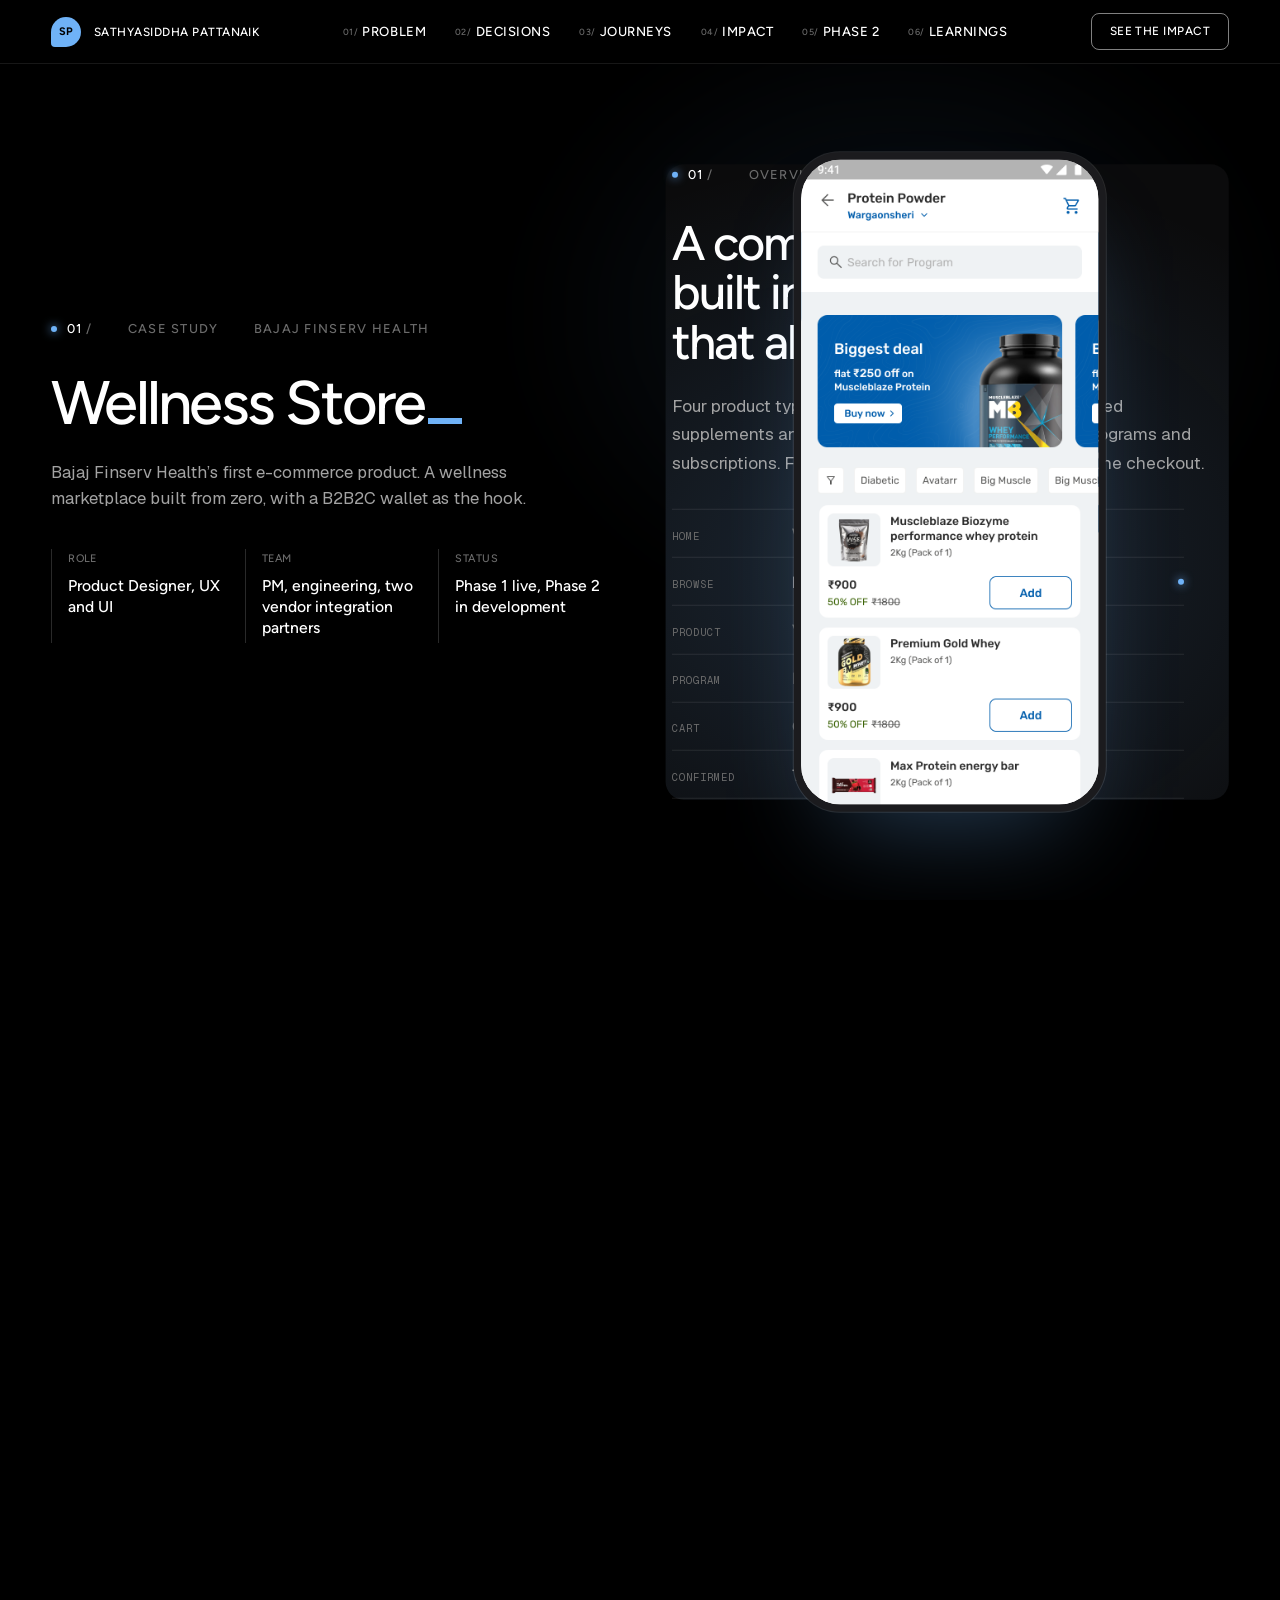
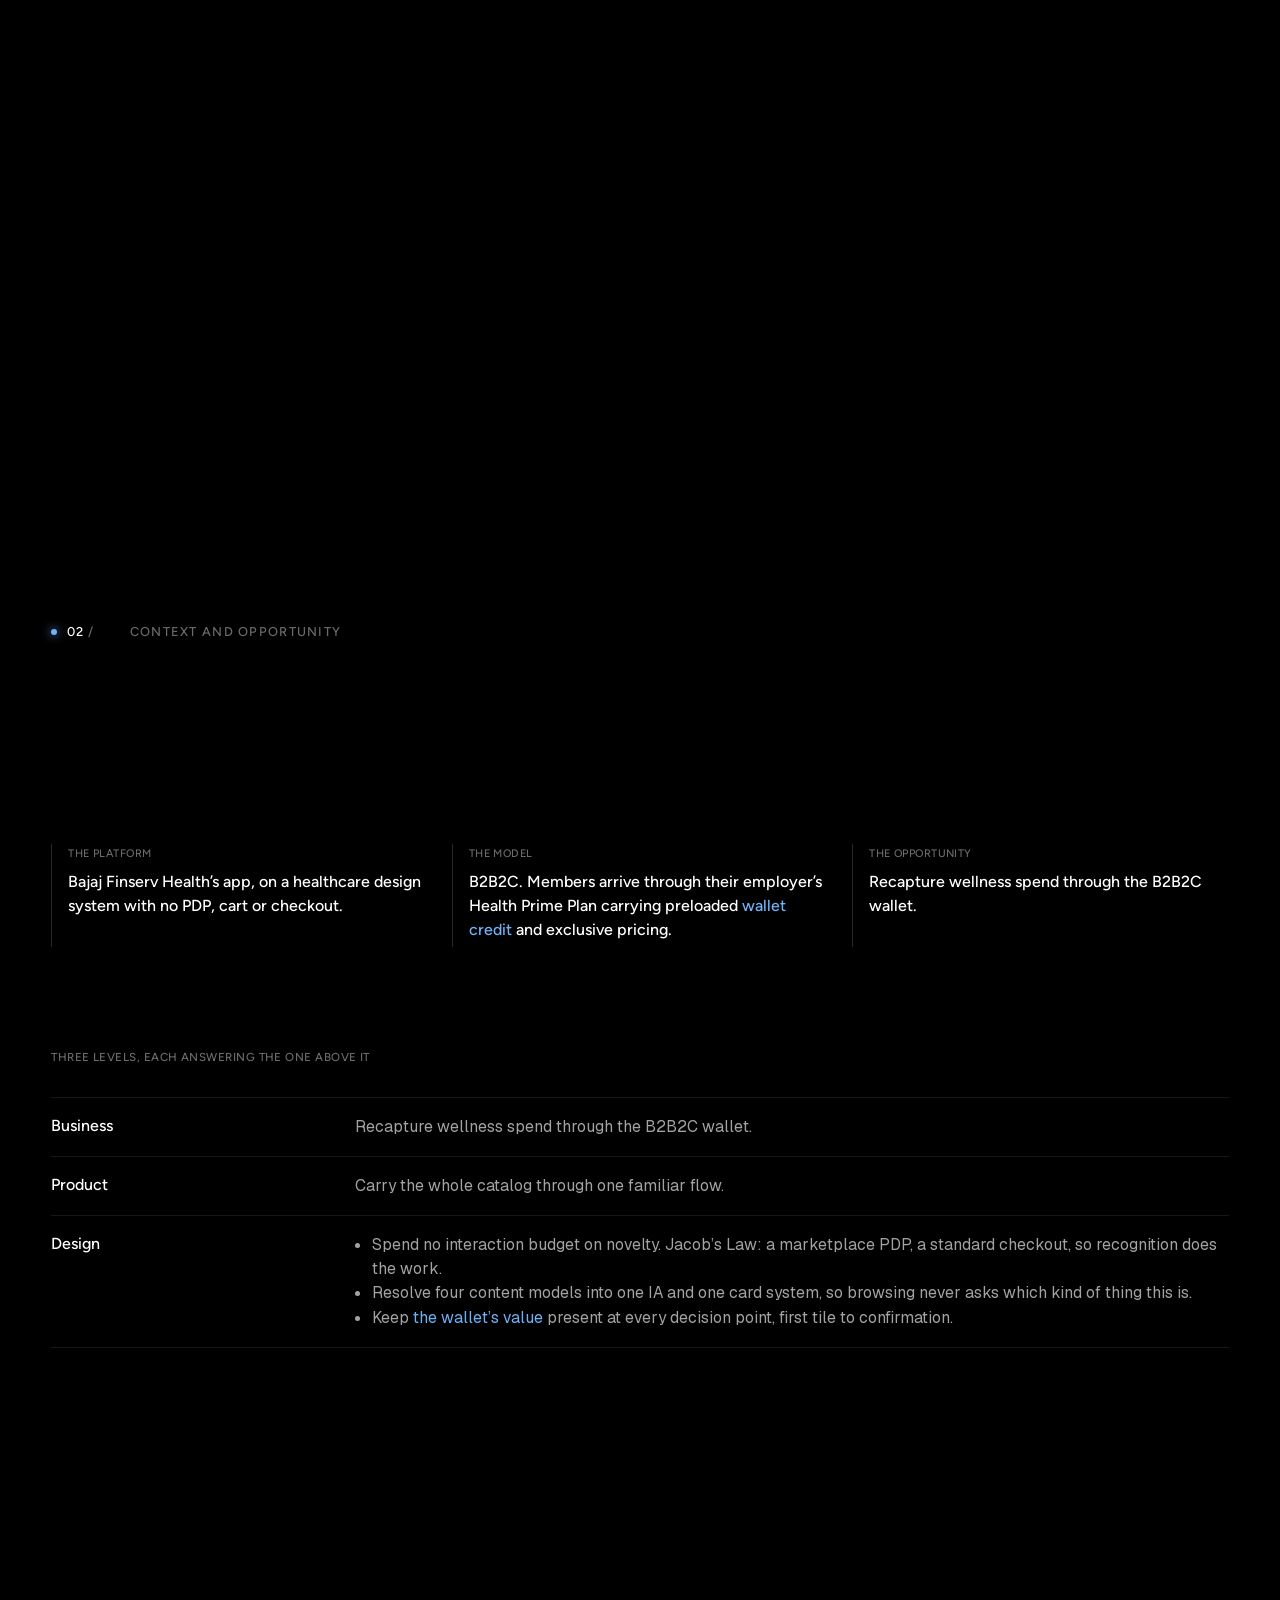
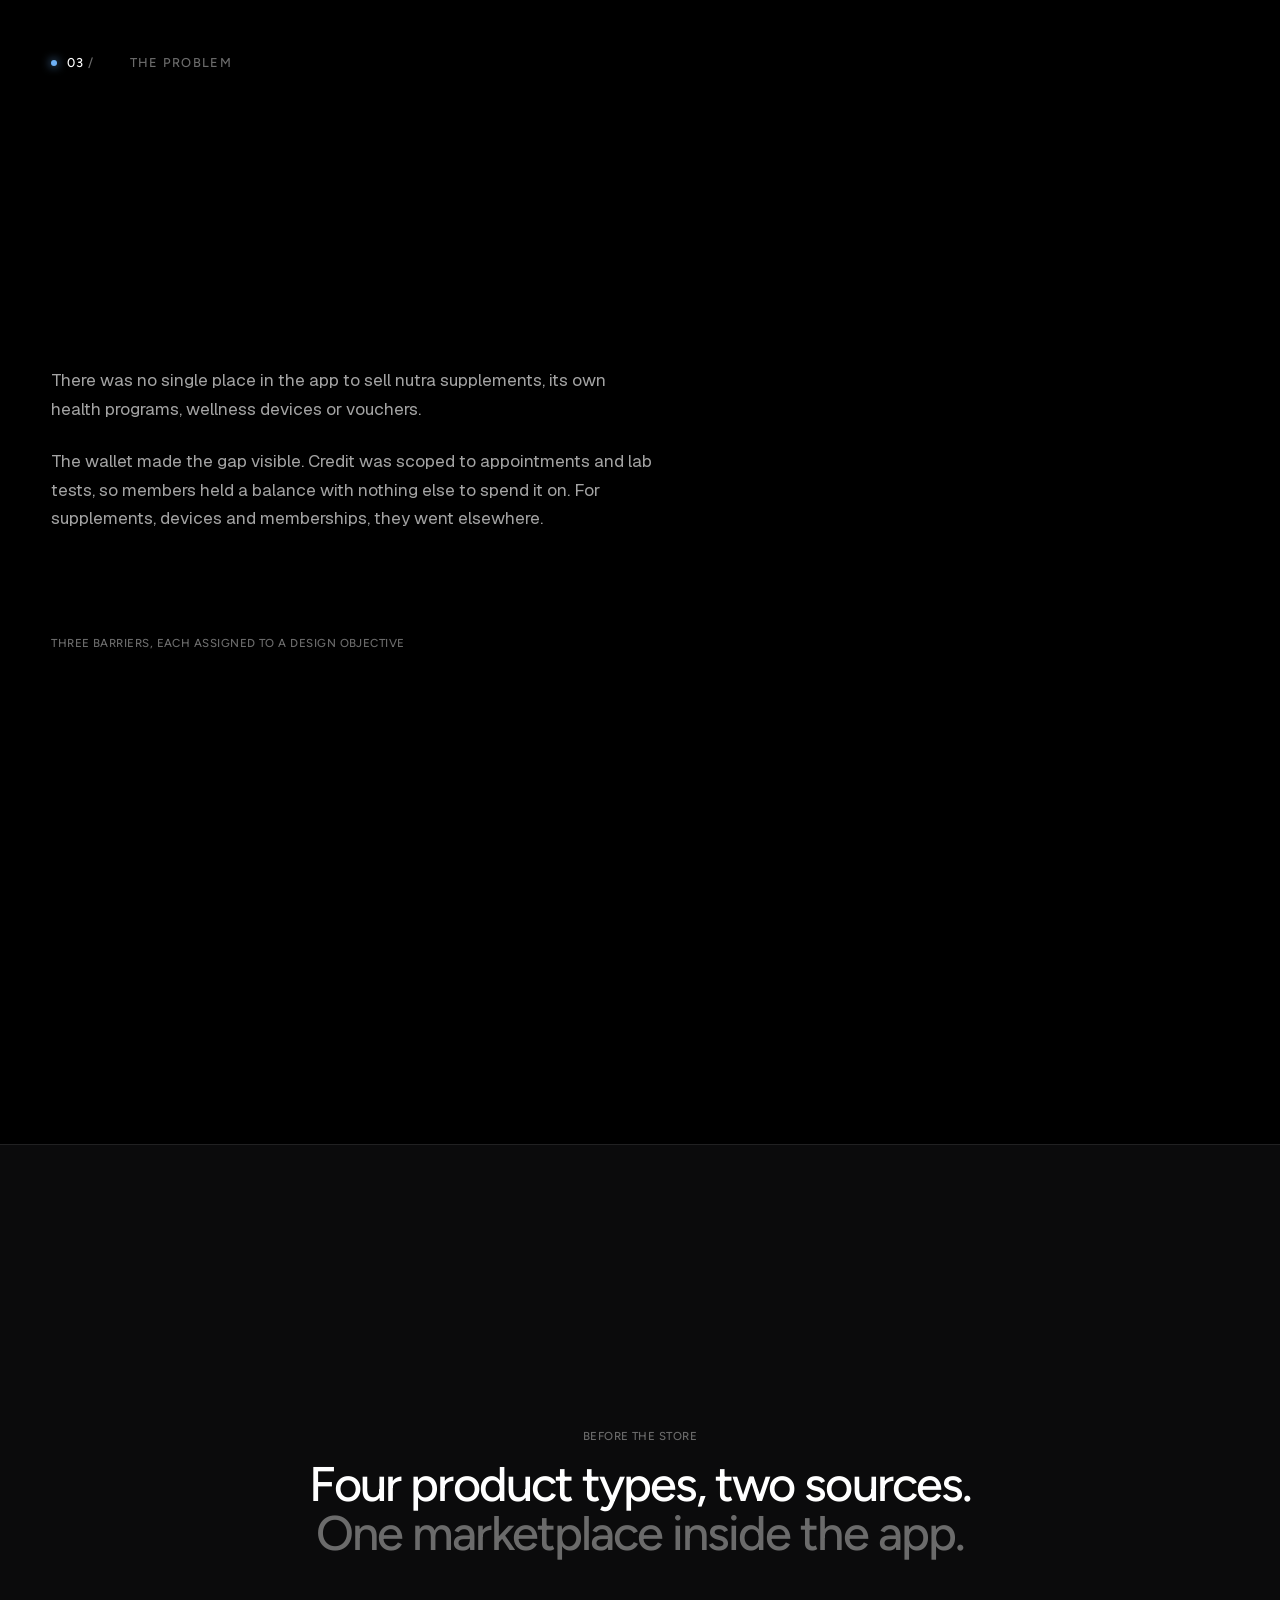
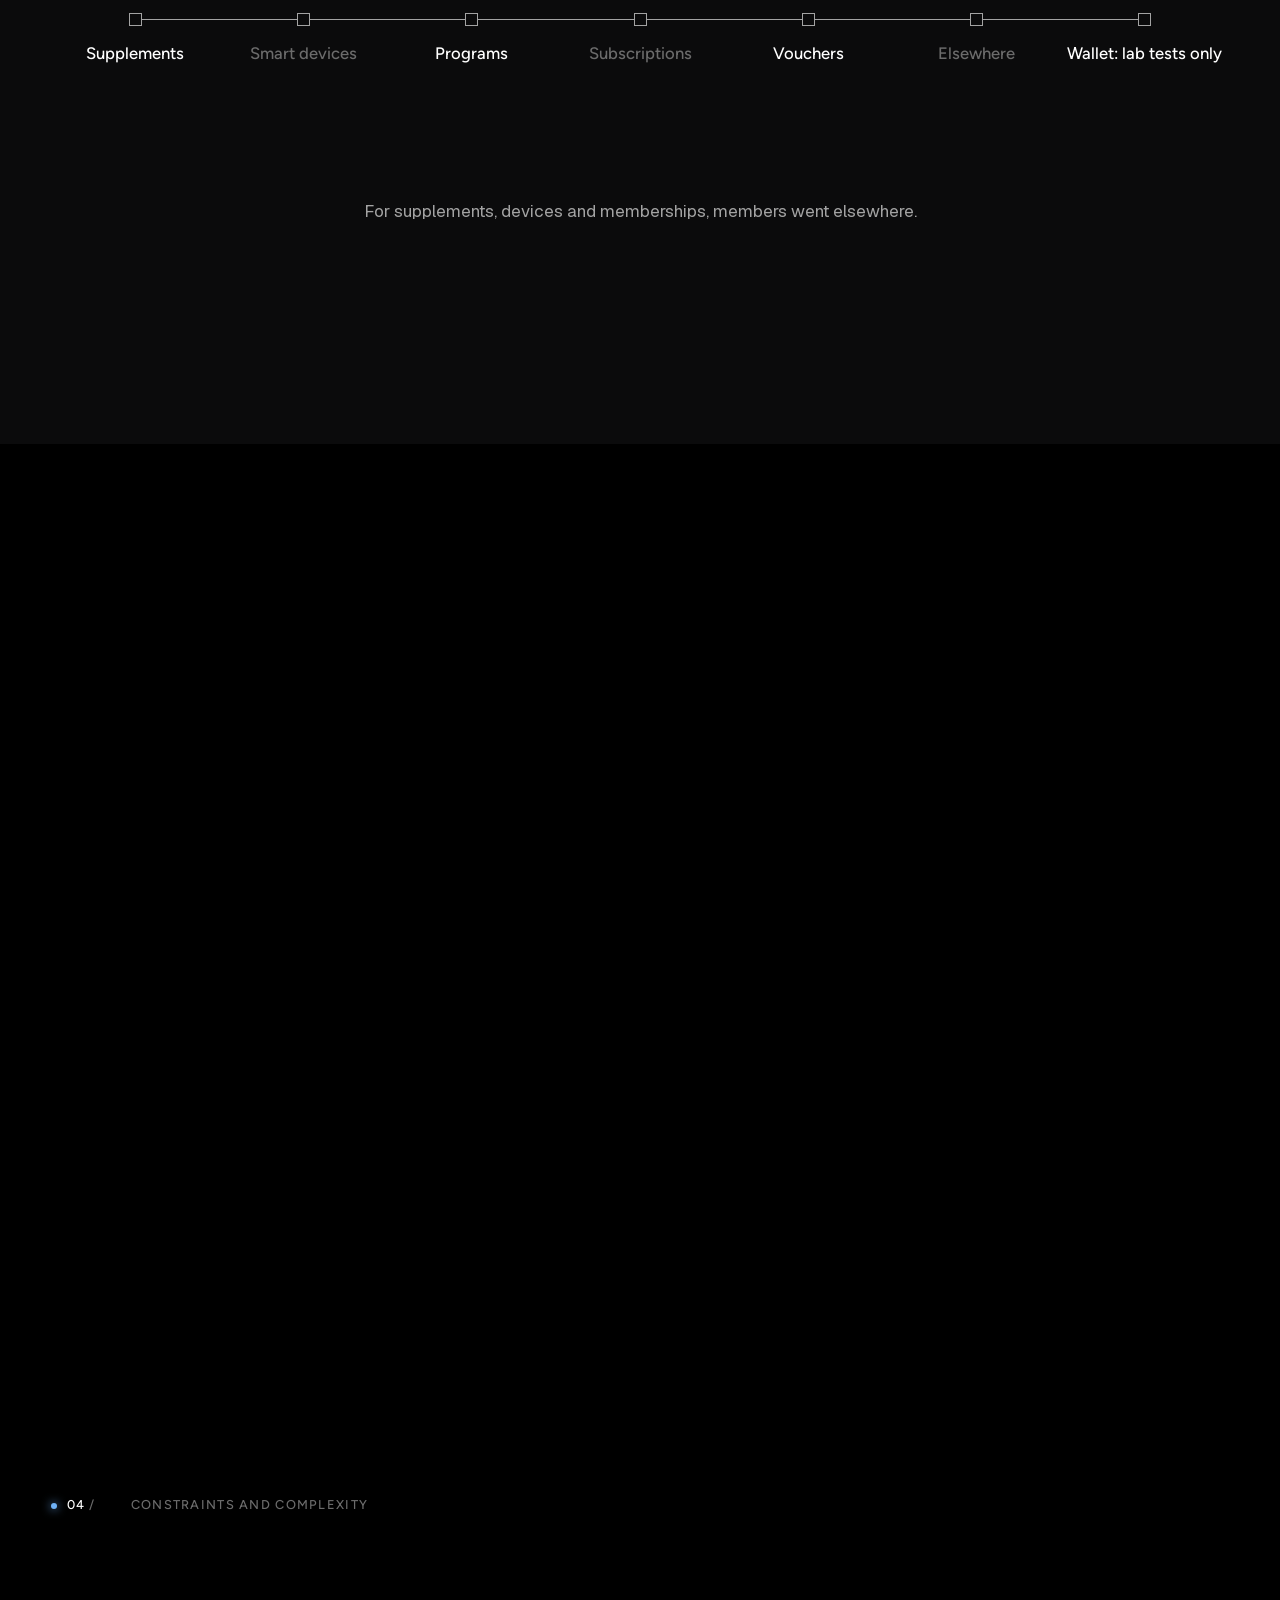
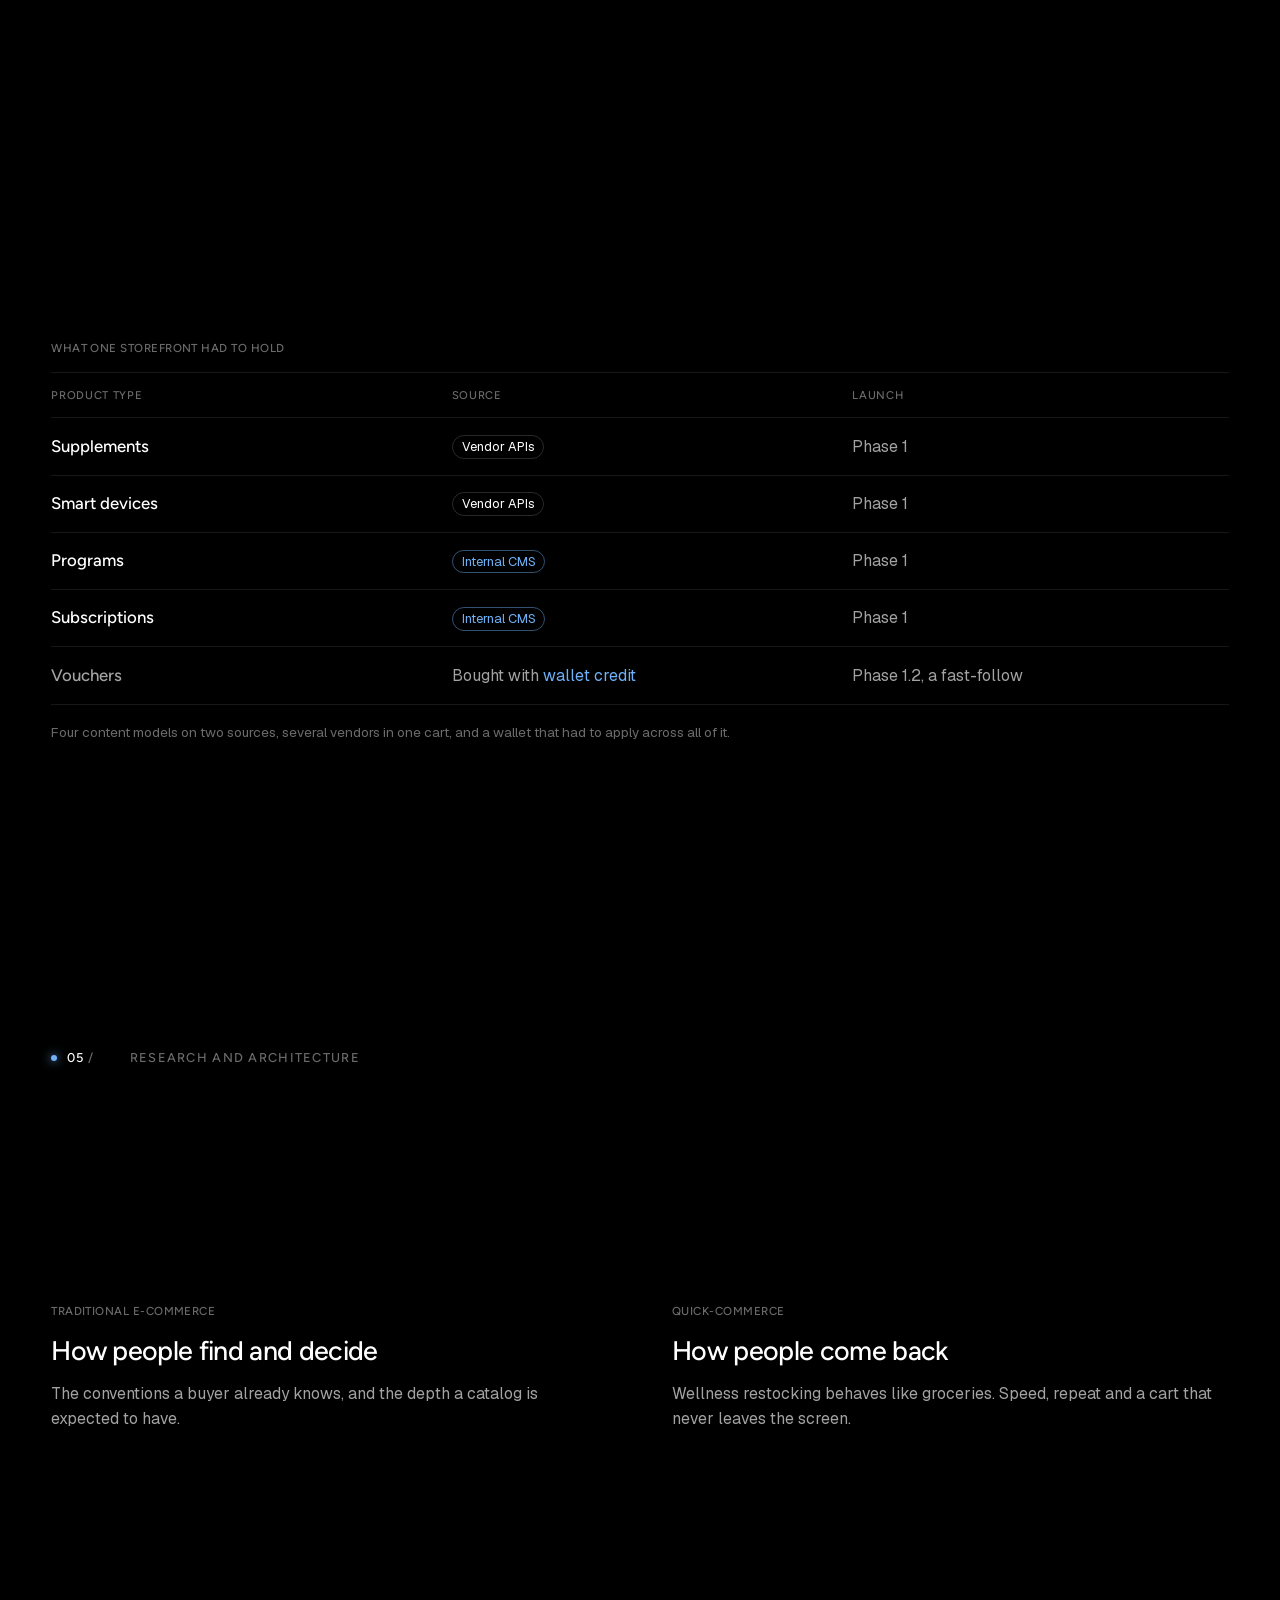
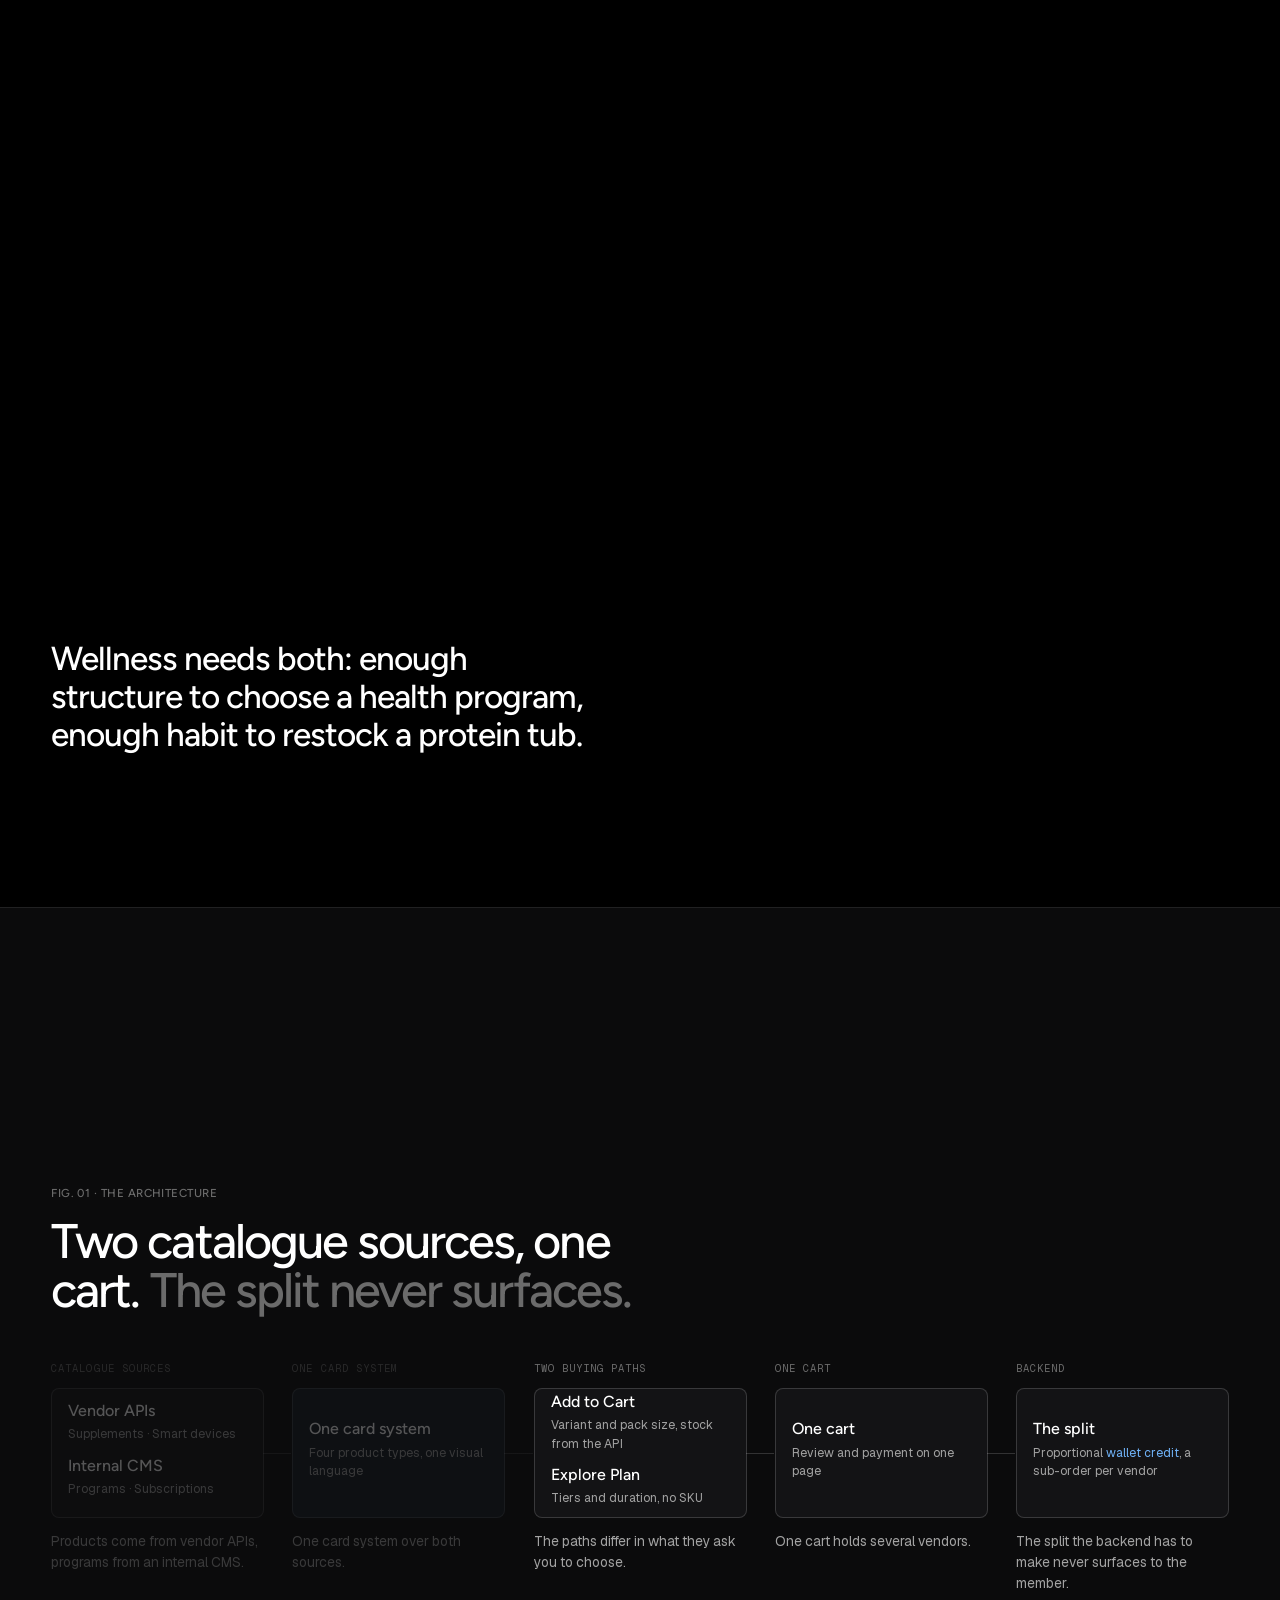
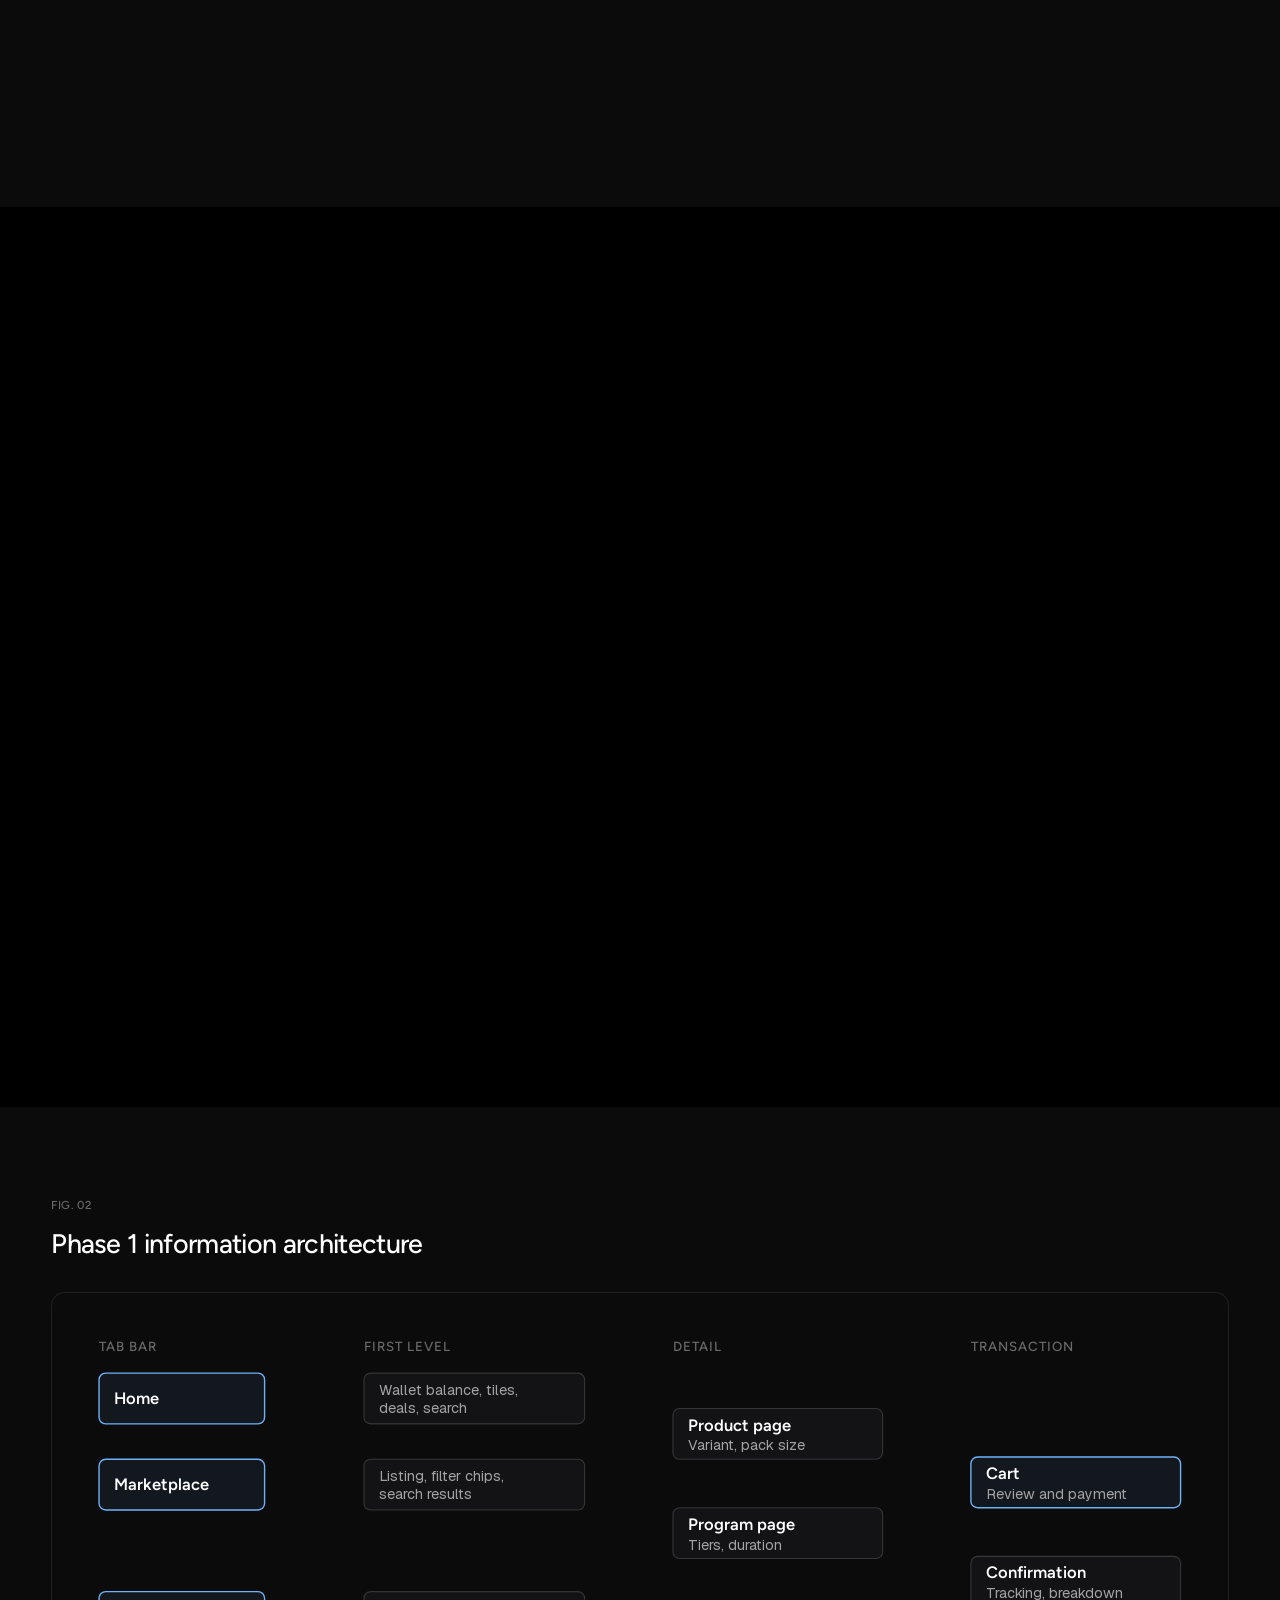
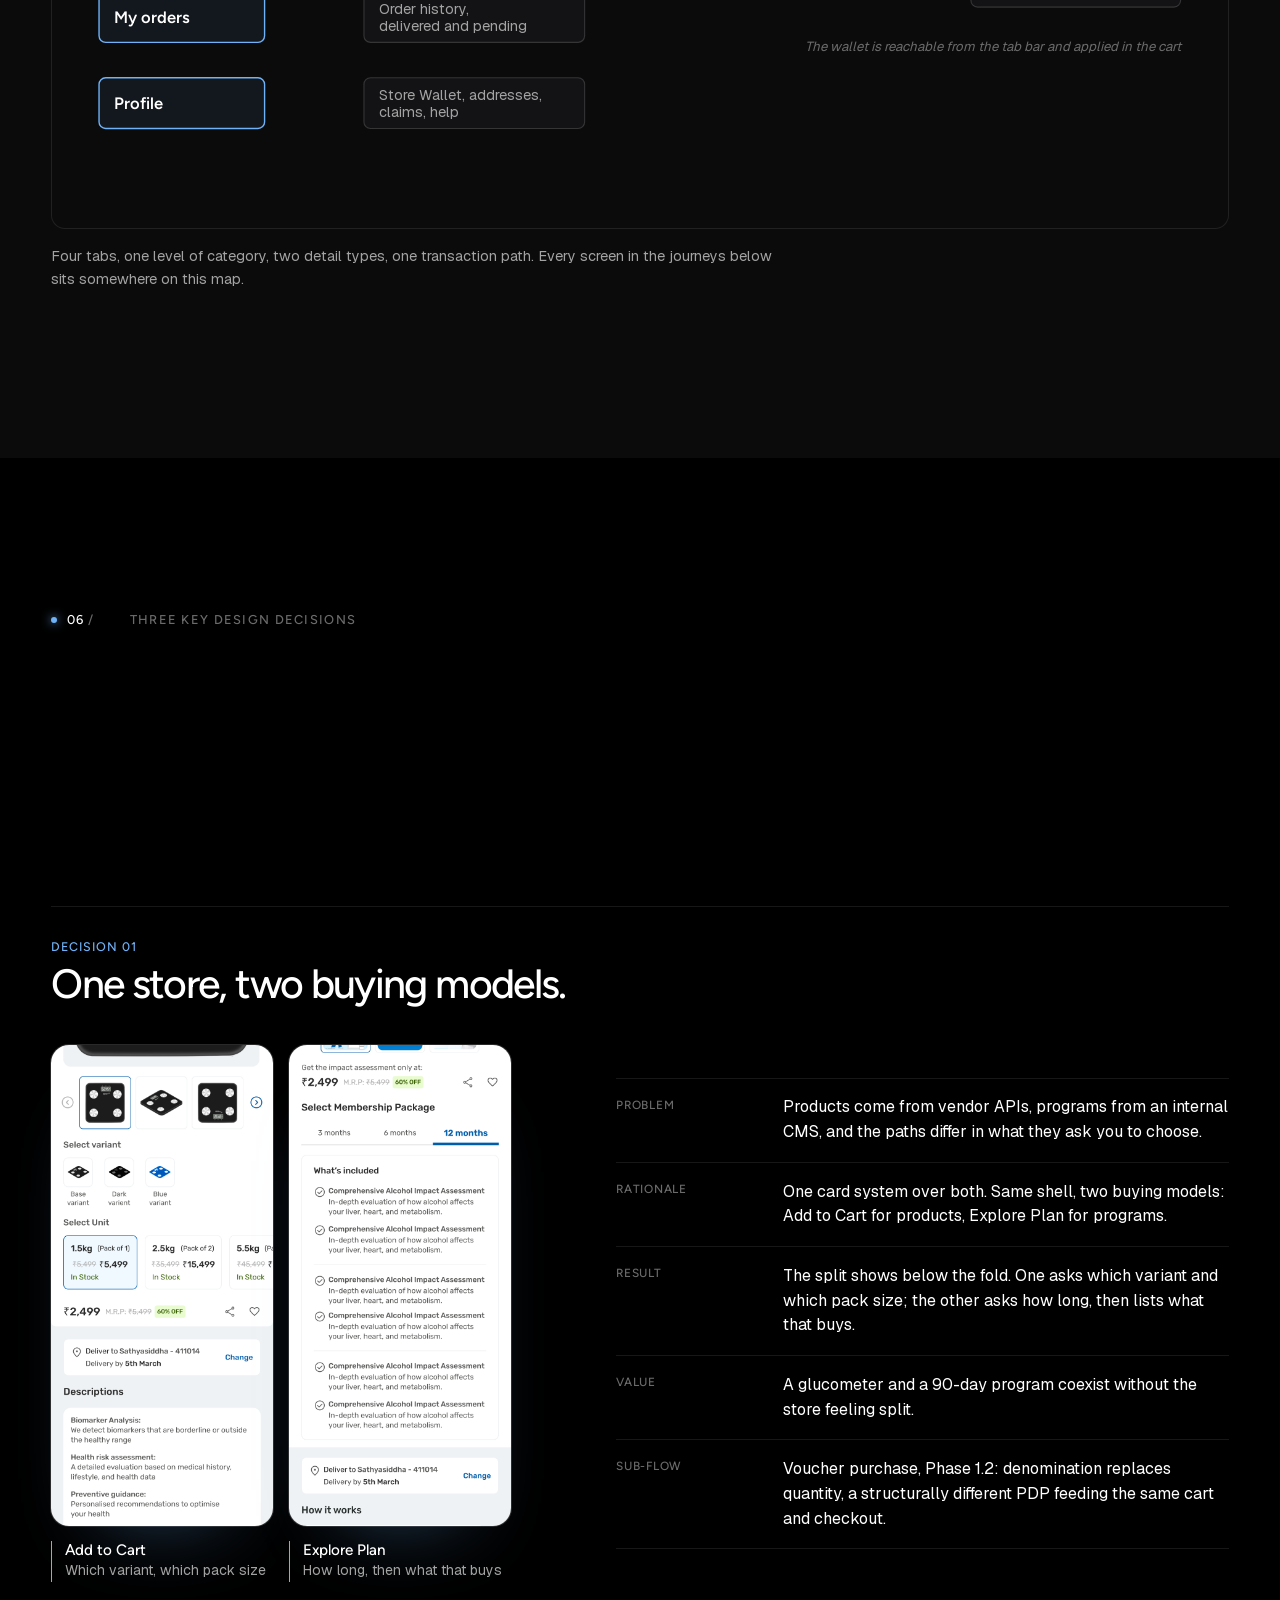
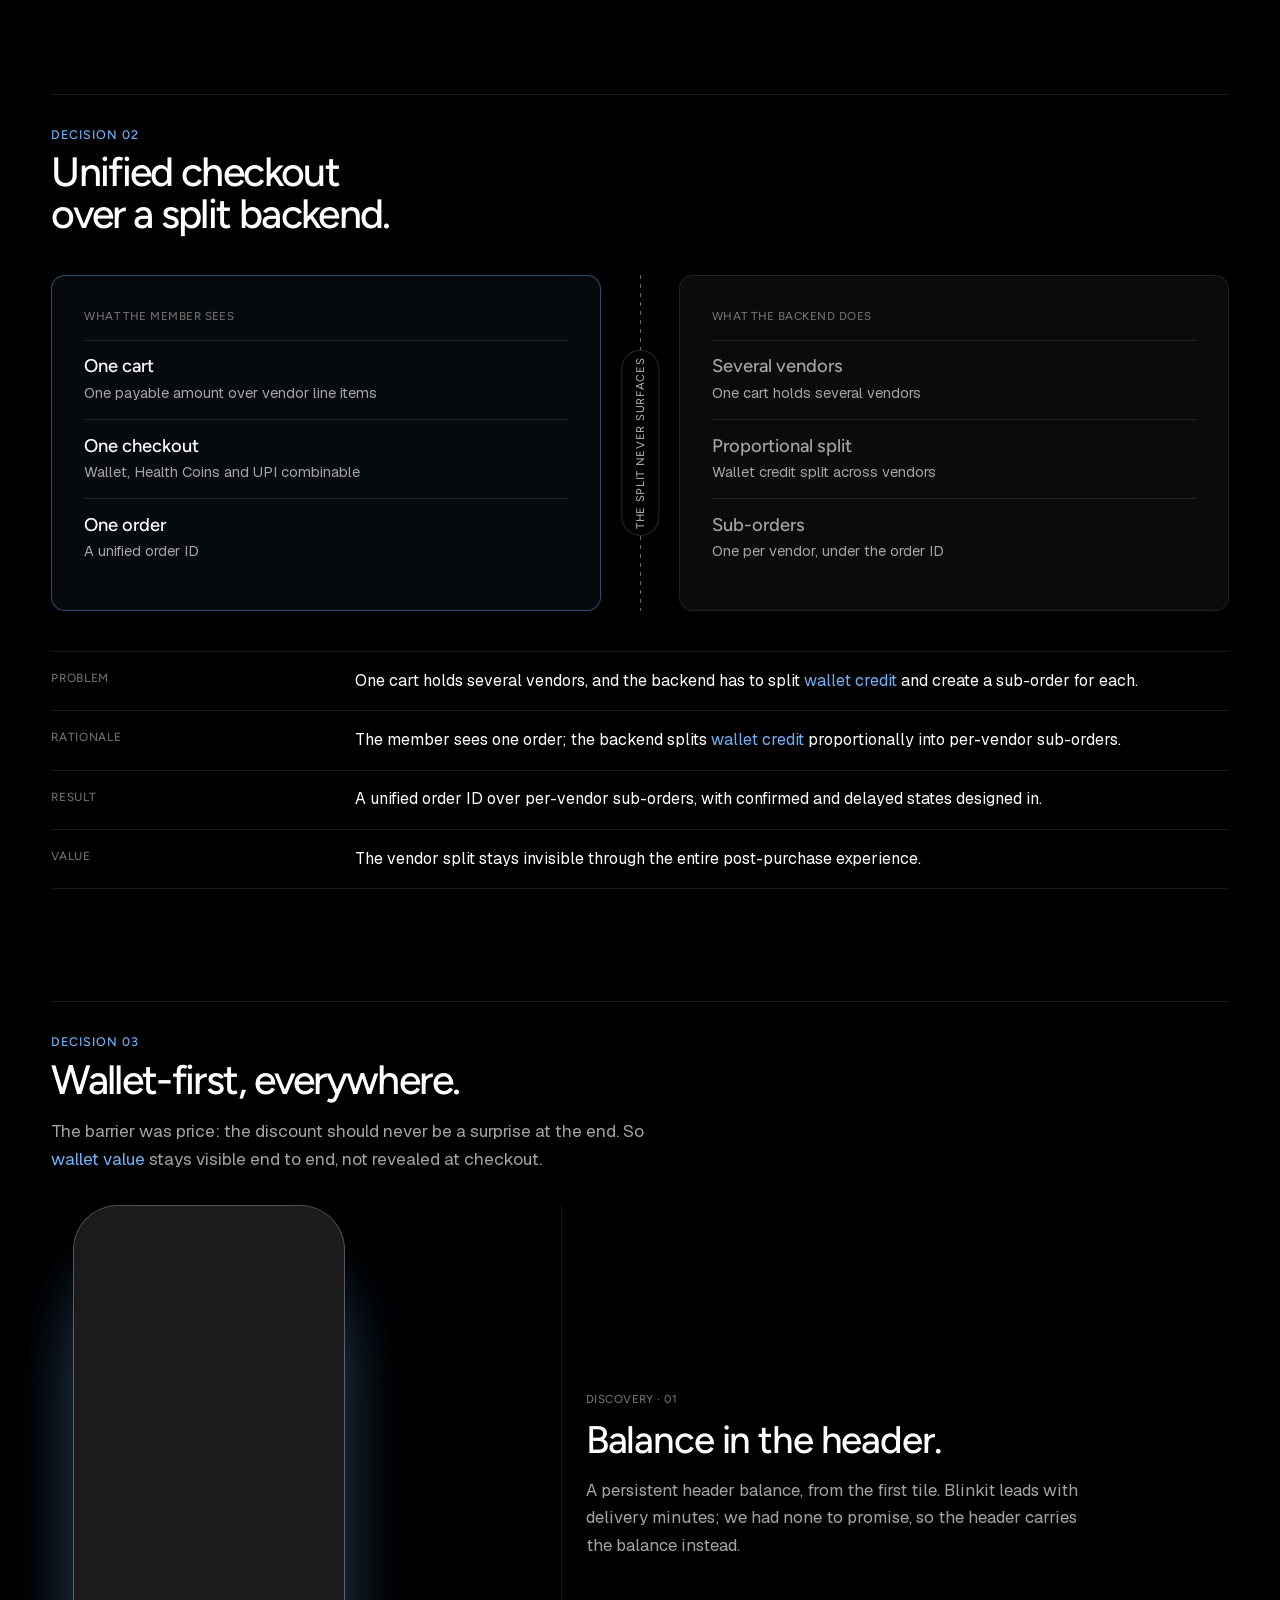
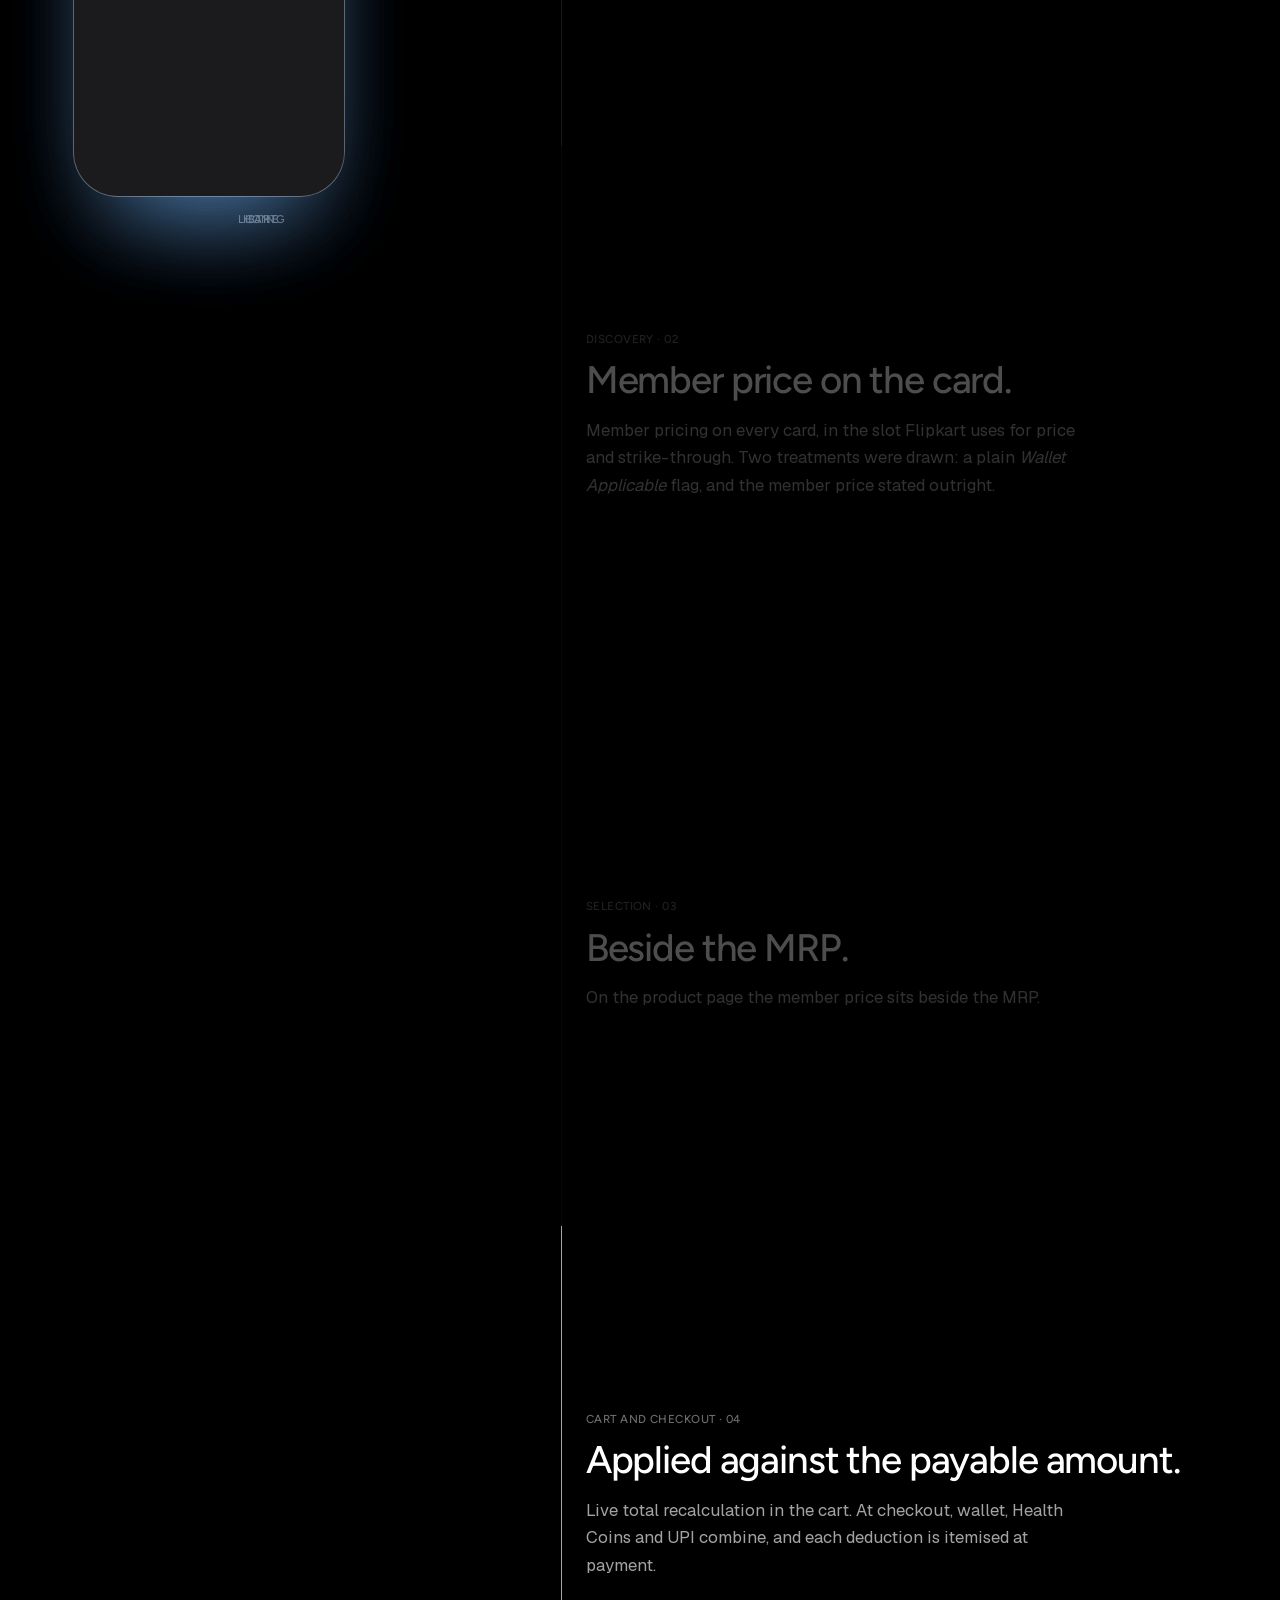
==== commit 08279b65: "Preview: PDP back in the buying journey; six screens fit one row Co-Authored-By: Claude Opus 5.5 (1M" ====
--- a/preview/index.html
+++ b/preview/index.html
@@ -401,7 +401,7 @@
       <div class="strip" tabindex="0" aria-label="Buying journey screens, scrollable">
         <figure><img src="public/screens/journeys/home.png" width="720" height="1560" alt="Home: wallet balance in the header above entitlement tiles." loading="lazy" decoding="async"><figcaption>Home</figcaption></figure>
         <figure><img src="public/screens/journeys/listing.png" width="720" height="1560" alt="Listing: filter chips above product cards." loading="lazy" decoding="async"><figcaption>Browse</figcaption></figure>
-        <figure class="ref"><a href="#dec-a-h"><span>PDP</span>Two models, in Decision 01</a></figure>
+        <figure><img src="public/screens/pdp-product.png" width="720" height="1560" alt="Product page: variant swatches above a unit selector giving each pack size its own price and stock state." loading="lazy" decoding="async"><figcaption>PDP</figcaption></figure>
         <figure><img src="public/screens/journeys/cart.png" width="720" height="1560" alt="Cart: one payable amount over vendor line items." loading="lazy" decoding="async"><figcaption>Cart</figcaption></figure>
         <figure><img src="public/screens/journeys/checkout.png" width="720" height="1560" alt="Checkout: the combinable payment method list." loading="lazy" decoding="async"><figcaption>Checkout</figcaption></figure>
         <figure><img src="public/screens/journeys/confirmation.png" width="720" height="1560" alt="Confirmation: order placed, with tracking and a payment breakdown." loading="lazy" decoding="async"><figcaption>Confirmation</figcaption></figure>
--- a/preview/page.css
+++ b/preview/page.css
@@ -65,7 +65,7 @@
 .j-top .h-sub { display: flex; flex-wrap: wrap; align-items: center; gap: 0.75rem; }
 .loop.spine { margin: 0; }
 .loop.spine li { padding-right: 0.75rem; font-size: clamp(0.85rem, 1vw, 0.95rem); }
-.strip { grid-auto-columns: clamp(150px, 15.5vw, 206px); }
+.strip { grid-auto-columns: clamp(140px, 12.4vw, 176px); }
 .j-pair { margin-top: 3rem; align-items: center; }
 .j-pair .pair2 { max-width: 440px; }
 .j-pair .pair2 figure { margin: 0; }
